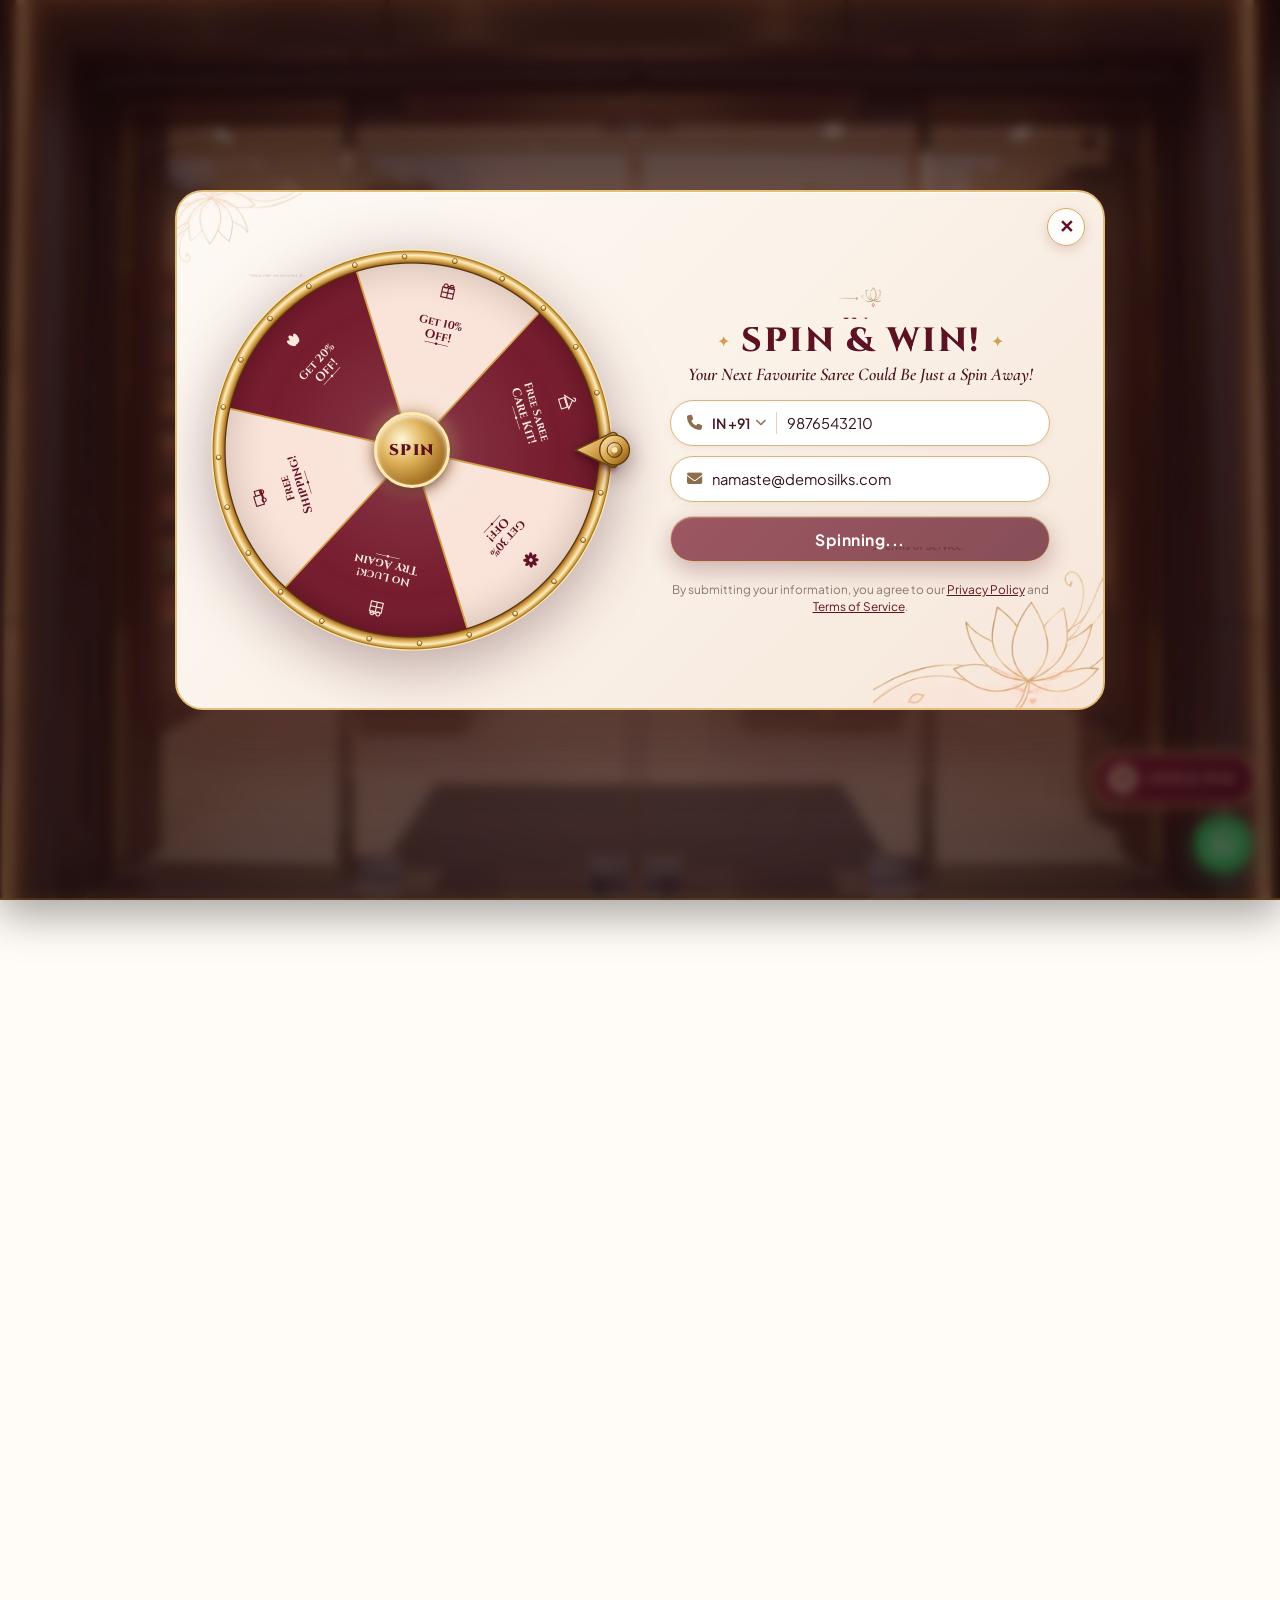
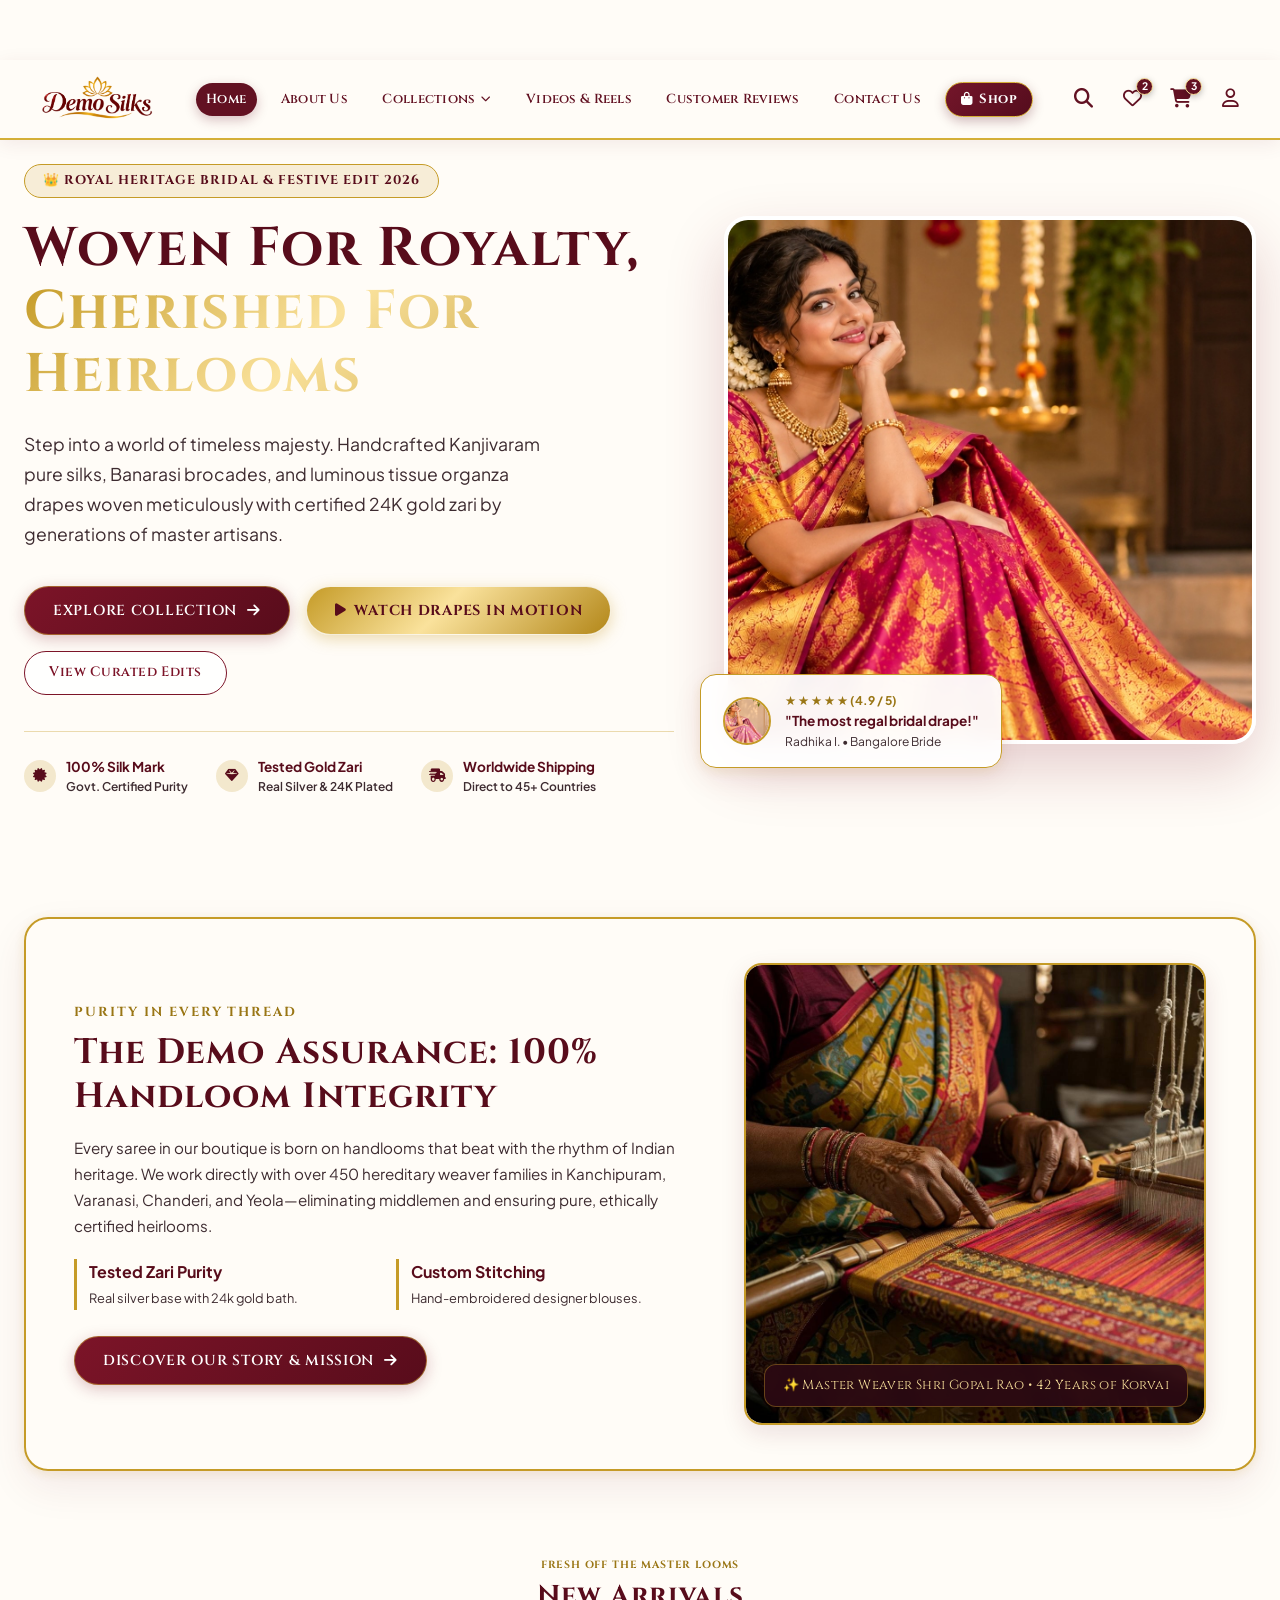
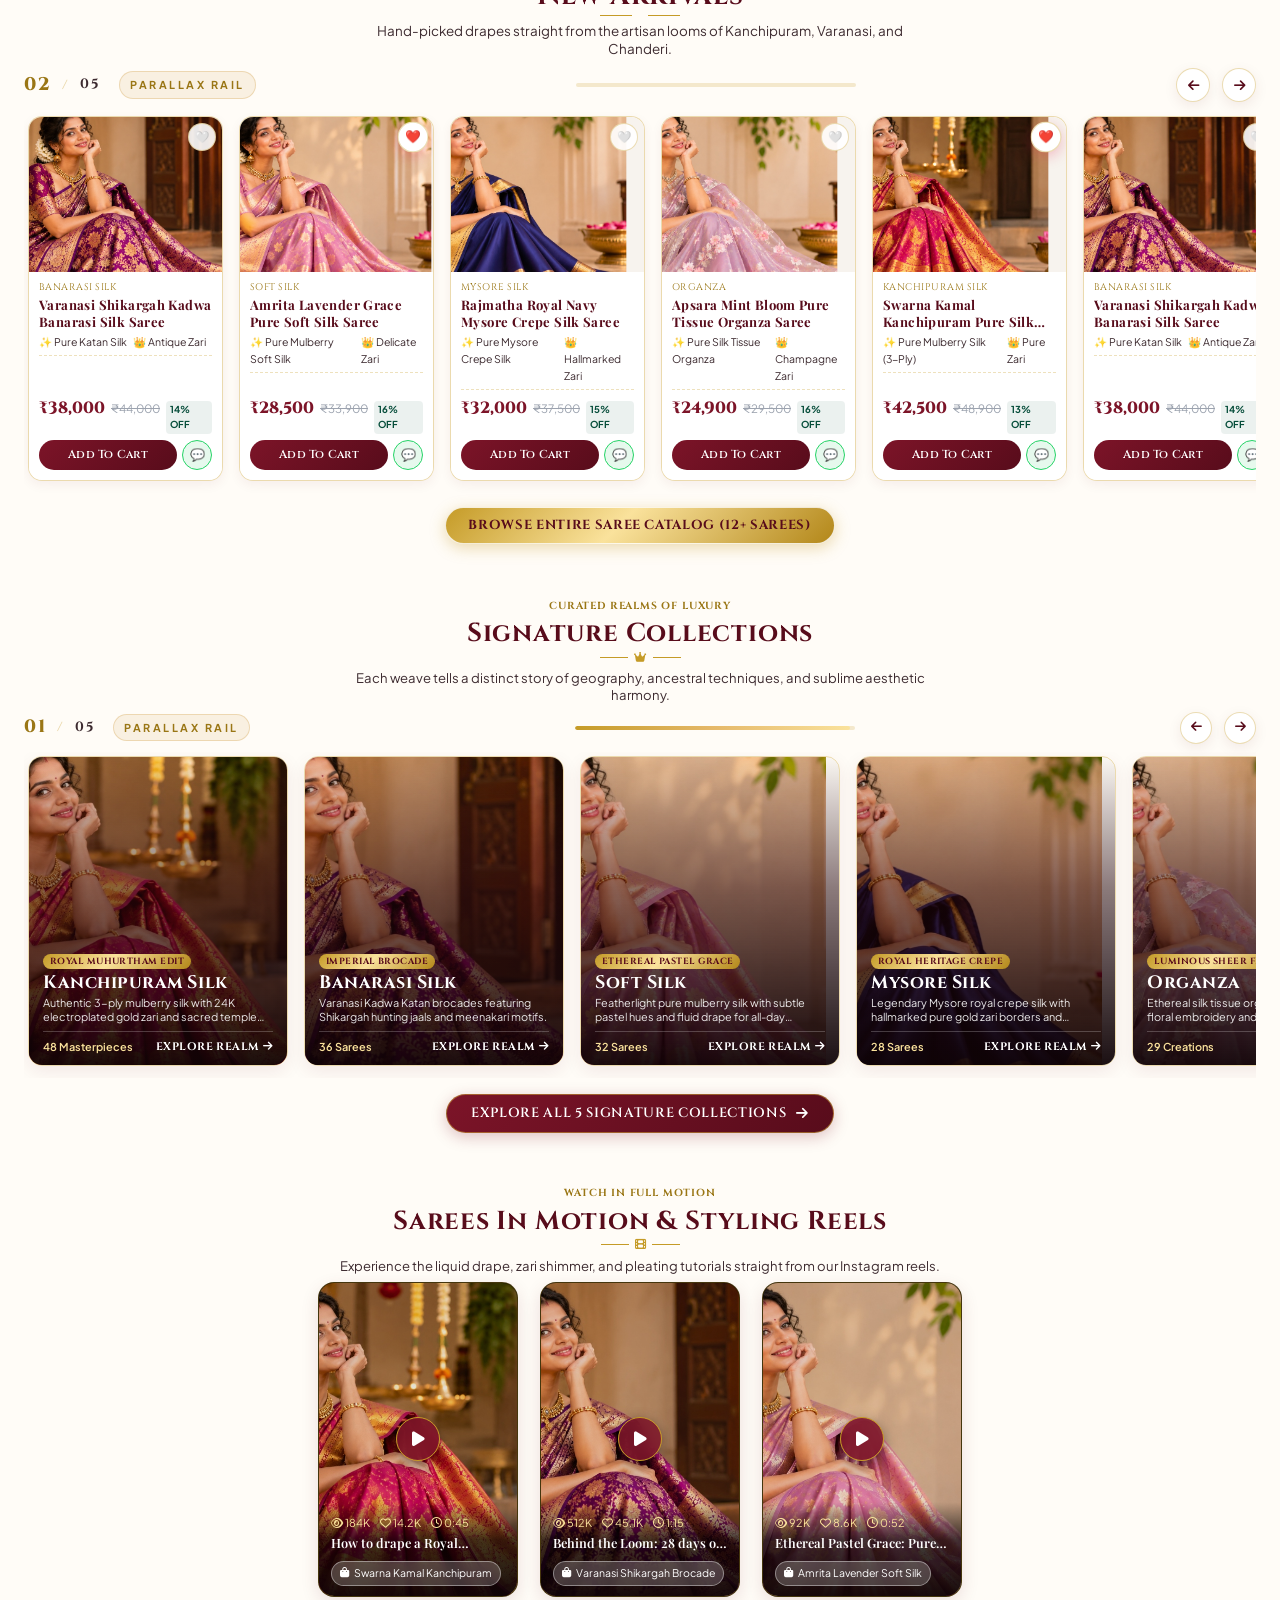
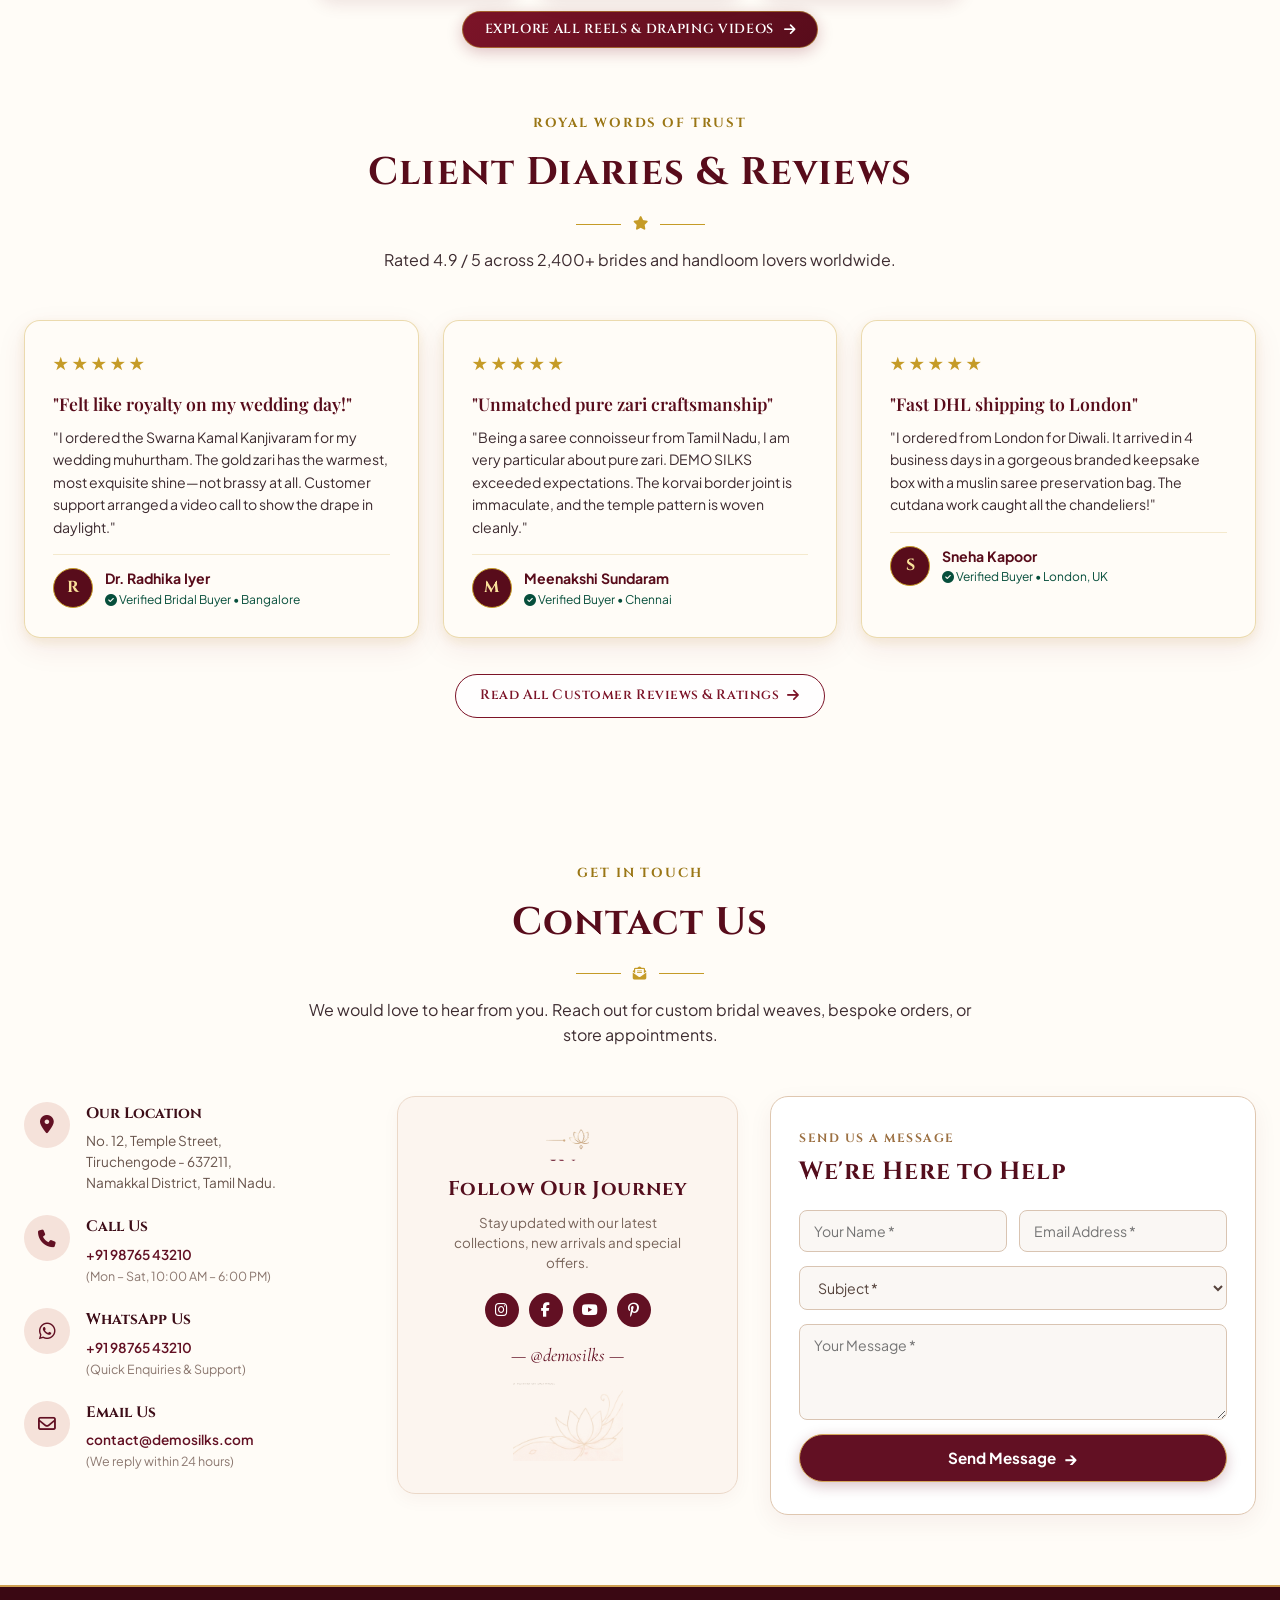
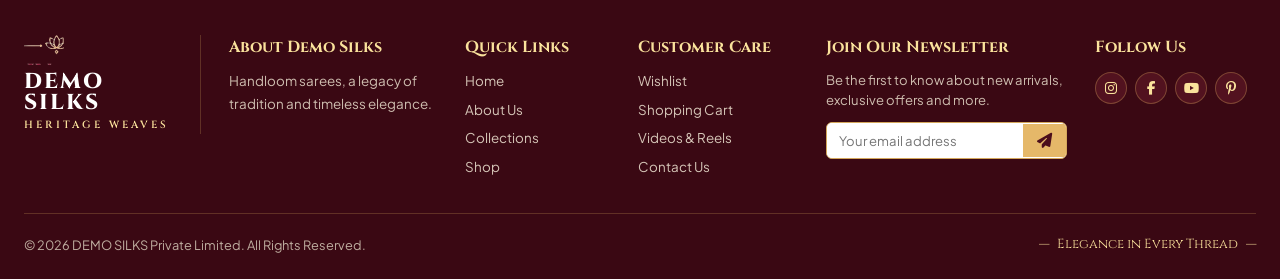
==== index.html @ 77903ec1 "Optimize Sarees In Motion section for single-viewport fit with compact reel cards" ====
<!DOCTYPE html>
<html lang="en">
<head>
  <meta charset="UTF-8">
  <meta name="viewport" content="width=device-width, initial-scale=1.0">
  <title>DEMO SILKS | Luxury Handloom Sarees, Kanjivaram & Banarasi Silk</title>
  <link rel="stylesheet" href="assets/css/style.css">
  <link rel="stylesheet" href="assets/css/spin-wheel.css">
  <!-- Preload Showroom Entrance Door Initial Frames for Instant Mobile Scrubbing -->
  <link rel="preload" as="image" href="assets/frames_showroom/frame_000.jpg">
  <link rel="preload" as="image" href="assets/frames_showroom/frame_016.jpg">
  <link rel="preload" as="image" href="assets/frames_showroom/frame_032.jpg">
  <!-- Google Fonts: Cinzel, Cormorant Garamond, Playfair Display & Plus Jakarta Sans -->
  <link rel="preconnect" href="https://fonts.googleapis.com">
  <link rel="preconnect" href="https://fonts.gstatic.com" crossorigin>
  <link href="https://fonts.googleapis.com/css2?family=Cinzel:wght@600;700;800;900&family=Cormorant+Garamond:ital,wght@1,500;1,600;1,700&family=Playfair+Display:ital,wght@0,600;0,700;1,600&family=Plus+Jakarta+Sans:wght@400;500;600;700&display=swap" rel="stylesheet">
  <link rel="stylesheet" href="https://cdnjs.cloudflare.com/ajax/libs/font-awesome/6.4.0/css/all.min.css">
</head>
<body style="background-image: url('assets/images/bg-luxury.jpg'); background-size: cover; background-position: center center; background-repeat: no-repeat; background-attachment: fixed; background-color: #fffcf7;">

  <!-- CINEMATIC SHOWROOM DOOR REVEAL SCROLL EXPERIENCE (PURE VIDEO ALONE - NO WORDS, NO BARS AT TOP) -->
  <section id="showroomScrollContainer" class="showroom-scroll-container">
    <div class="showroom-sticky-frame">
      <canvas id="showroomCanvas" class="showroom-video-bg"></canvas>
      <video id="showroomVideo" src="assets/videos/Silk_sarees_inside_shop_8653ac24_1080p.mp4" muted playsinline preload="none" class="showroom-video-element"></video>
    </div>
  </section>

        <!-- ROYAL LUXURY FULL-WIDTH NAVIGATION BAR (PURE CLEAN DESIGN - NO OVERLAYS) -->
    <!-- ROYAL LUXURY FULL-WIDTH NAVIGATION BAR -->
  <header class="main-header" id="mainHeader">
    <div class="nav-fullwidth-container">
      <!-- 1. Brand Logo -->
      <a href="index.html" class="nav-brand-logo" title="Demo Silks Royal Heritage Weaves">
        <img src="assets/images/navbar-logo-clean.png" alt="Demo Silks" class="nav-logo-img">
      </a>

      <!-- 2. Navigation Menu Items (Single Horizontal Row) -->
      <nav class="nav-menu-wrapper">
        <ul class="nav-menu-royal">
          <li class="nav-item-royal">
            <a href="index.html" class="nav-link-royal active-pill">Home</a>
          </li>
          <li class="nav-item-royal">
            <a href="about.html" class="nav-link-royal">About Us</a>
          </li>
          <li class="nav-item-royal has-dropdown">
            <a href="collections.html" class="nav-link-royal">Collections <i class="fa-solid fa-chevron-down nav-chevron"></i></a>
            <div class="nav-dropdown">
              <a href="collections.html#kanchipuram">Kanchipuram Silk</a>
              <a href="collections.html#banarasi">Banarasi Silk</a>
              <a href="collections.html#softsilk">Soft Silk</a>
              <a href="collections.html#mysoresilk">Mysore Silk</a>
              <a href="collections.html#organza">Organza</a>
              <div class="dropdown-divider"></div>
              <a href="collections.html" class="dropdown-highlight">Explore All Collections →</a>
            </div>
          </li>
          <li class="nav-item-royal">
            <a href="videos.html" class="nav-link-royal">Videos & Reels</a>
          </li>
          <li class="nav-item-royal">
            <a href="reviews.html" class="nav-link-royal">Customer Reviews</a>
          </li>
          <li class="nav-item-royal">
            <a href="contact.html" class="nav-link-royal">Contact Us</a>
          </li>
          <li class="nav-item-royal">
            <a href="shop.html" class="nav-btn-shop" title="Shop All Sarees">
              <i class="fa-solid fa-bag-shopping"></i> Shop
            </a>
          </li>
        </ul>
      </nav>

      <!-- 3. Right Action Icons -->
      <div class="nav-actions-royal">
        <button type="button" class="royal-icon-btn" onclick="openSearchModal()" title="Search Sarees">
          <i class="fa-solid fa-magnifying-glass"></i>
        </button>
        <a href="wishlist.html" class="royal-icon-btn" title="Saved Wishlist">
          <i class="fa-regular fa-heart"></i>
          <span class="badge-pill wish-badge">2</span>
        </a>
        <a href="cart.html" class="royal-icon-btn" title="Shopping Cart">
          <i class="fa-solid fa-cart-shopping"></i>
          <span class="badge-pill cart-badge">3</span>
        </a>
        <a href="contact.html" class="royal-icon-btn" title="Account / Concierge">
          <i class="fa-regular fa-user"></i>
        </a>
        <button type="button" class="mobile-menu-btn" onclick="toggleMobileNav()" aria-label="Toggle Navigation">
          <i class="fa-solid fa-bars"></i>
        </button>
      </div>
    </div>
  </header>

  <!-- Mobile Drawer Menu -->
  <div id="mobileMenu" class="mobile-nav-drawer" style="display:none;">
    <ul class="mobile-nav-list">
      <li><a href="index.html" class="active-mobile-link" onclick="closeMobileNav()">Home</a></li>
      <li><a href="about.html" onclick="closeMobileNav()">About Us</a></li>
      <li><a href="collections.html" onclick="closeMobileNav()">Collections</a></li>
      <li><a href="videos.html" onclick="closeMobileNav()">Videos & Reels</a></li>
      <li><a href="reviews.html" onclick="closeMobileNav()">Customer Reviews</a></li>
      <li><a href="contact.html" onclick="closeMobileNav()">Contact Us</a></li>
      <li style="margin-top:6px;">
        <a href="shop.html" class="nav-btn-shop mobile-shop-btn" onclick="closeMobileNav()">
          <i class="fa-solid fa-bag-shopping"></i> Shop All Sarees →
        </a>
      </li>
    </ul>
  </div>

  <!-- SECTION 1: HERO BANNER -->
  <section class="hero-section" id="heroMain">
    <div class="container hero-grid">
      <div>
        <div class="hero-tag">
          <span>👑 Royal Heritage Bridal & Festive Edit 2026</span>
        </div>
        <h1 class="hero-heading">
          <span class="hero-heading-line">Woven For Royalty,</span>
          <span class="hero-heading-line text-gold-gradient">Cherished For Heirlooms</span>
        </h1>
        <p class="hero-subheading">
          Step into a world of timeless majesty. Handcrafted Kanjivaram pure silks, Banarasi brocades, and luminous tissue organza drapes woven meticulously with certified 24K gold zari by generations of master artisans.
        </p>

        <div class="hero-cta-group">
          <a href="shop.html" class="btn-royal-primary">
            Explore Collection <i class="fa-solid fa-arrow-right"></i>
          </a>
          <a href="videos.html" class="btn-royal-gold">
            <i class="fa-solid fa-play"></i> Watch Drapes In Motion
          </a>
          <a href="collections.html" class="btn-royal-outline">
            View Curated Edits
          </a>
        </div>

        <div class="hero-badges-row">
          <div class="hero-badge-item">
            <div class="hero-badge-icon"><i class="fa-solid fa-certificate"></i></div>
            <div>
              <strong>100% Silk Mark</strong>
              <div style="font-size:0.75rem; color:var(--color-text-muted);">Govt. Certified Purity</div>
            </div>
          </div>
          <div class="hero-badge-item">
            <div class="hero-badge-icon"><i class="fa-solid fa-gem"></i></div>
            <div>
              <strong>Tested Gold Zari</strong>
              <div style="font-size:0.75rem; color:var(--color-text-muted);">Real Silver & 24K Plated</div>
            </div>
          </div>
          <div class="hero-badge-item">
            <div class="hero-badge-icon"><i class="fa-solid fa-truck-fast"></i></div>
            <div>
              <strong>Worldwide Shipping</strong>
              <div style="font-size:0.75rem; color:var(--color-text-muted);">Direct to 45+ Countries</div>
            </div>
          </div>
        </div>
      </div>

      <div class="hero-image-wrapper">
        <div class="hero-main-card">
          <img src="assets/images/collection-kanchipuram.jpg" alt="Royal Crimson Kanjivaram Bridal Saree">
        </div>
        <div class="hero-floating-card">
          <img src="assets/images/collection-softsilk.jpg" alt="Customer Drape" class="hero-floating-avatar">
          <div>
            <div style="font-size:0.75rem; color:var(--color-gold-dark); font-weight:700;">★ ★ ★ ★ ★ (4.9 / 5)</div>
            <div style="font-size:0.85rem; font-weight:700; color:var(--color-maroon-dark);">"The most regal bridal drape!"</div>
            <div style="font-size:0.75rem; color:var(--color-text-muted);">Radhika I. • Bangalore Bride</div>
          </div>
        </div>
      </div>
    </div>
  </section>

  <!-- SECTION 2: BRAND HERITAGE & MISSION (ABOUT US) -->
  <section id="aboutSection" style="padding: 60px 0;">
    <div class="container">
      <div class="royal-card home-about-card">
        <div class="home-about-grid">
          <div class="home-about-content">
            <span class="section-tag">Purity In Every Thread</span>
            <h2>
              The Demo Assurance: 100% Handloom Integrity
            </h2>
            <p style="color:var(--color-text-muted); font-size:0.95rem; line-height:1.7; margin-bottom:20px;">
              Every saree in our boutique is born on handlooms that beat with the rhythm of Indian heritage. We work directly with over 450 hereditary weaver families in Kanchipuram, Varanasi, Chanderi, and Yeola—eliminating middlemen and ensuring pure, ethically certified heirlooms.
            </p>
            <div class="home-about-features">
              <div style="border-left:3px solid var(--color-gold); padding-left:12px;">
                <strong style="color:var(--color-maroon-dark); display:block;">Tested Zari Purity</strong>
                <span style="font-size:0.8rem; color:var(--color-text-muted);">Real silver base with 24k gold bath.</span>
              </div>
              <div style="border-left:3px solid var(--color-gold); padding-left:12px;">
                <strong style="color:var(--color-maroon-dark); display:block;">Custom Stitching</strong>
                <span style="font-size:0.8rem; color:var(--color-text-muted);">Hand-embroidered designer blouses.</span>
              </div>
            </div>
            <a href="about.html" class="btn-royal-primary">
              Discover Our Story & Mission <i class="fa-solid fa-arrow-right"></i>
            </a>
          </div>

          <div class="home-about-media">
            <img src="assets/images/about-hero-pitloom.jpg" alt="Master Weaver at Work">
            <div class="home-about-badge">
              ✨ Master Weaver Shri Gopal Rao • 42 Years of Korvai
            </div>
          </div>
        </div>
      </div>
    </div>
  </section>

  <!-- SECTION 3: CURATED SHOP (NEW ARRIVALS & HEIRLOOMS) -->
  <section id="shopSection" style="padding: 18px 0 22px 0;">
    <div class="container">
      <div class="section-header">
        <span class="section-tag">Fresh Off The Master Looms</span>
        <h2 class="section-title">New Arrivals</h2>
        <div class="section-divider">
          <span></span><i class="fa-solid fa-sparkles"></i><span></span>
        </div>
        <p class="section-desc">Hand-picked drapes straight from the artisan looms of Kanchipuram, Varanasi, and Chanderi.</p>
      </div>

      <!-- Divan Raj Parallax Slider for New Arrivals -->
      <div class="divan-slider-wrapper" id="newArrivalsSlider">
        <div class="divan-slider-controls">
          <div class="divan-slider-counter">
            <span class="active-num" id="arrivalsActiveNum">01</span>
            <span class="sep">/</span>
            <span class="total-num" id="arrivalsTotalNum">12</span>
            <span class="divan-mode-label">PARALLAX RAIL</span>
          </div>
          <div class="divan-progress-rail">
            <div class="divan-progress-fill" id="arrivalsProgressFill"></div>
          </div>
          <div class="divan-slider-nav-btns">
            <button class="divan-nav-btn prev" id="arrivalsPrevBtn" title="Previous"><i class="fa-solid fa-arrow-left"></i></button>
            <button class="divan-nav-btn next" id="arrivalsNextBtn" title="Next"><i class="fa-solid fa-arrow-right"></i></button>
          </div>
        </div>

        <div class="divan-slider-viewport" id="arrivalsViewport">
          <div id="newArrivalsGrid" class="divan-slider-track">
            <!-- Rendered by JS -->
          </div>
        </div>
      </div>

      <div style="text-align: center; margin-top: 10px;">
        <a href="shop.html" class="btn-royal-gold" style="padding: 7px 22px; font-size: 0.82rem;">
          Browse Entire Saree Catalog (12+ Sarees)
        </a>
      </div>
    </div>
  </section>

  <!-- SECTION 4: SIGNATURE COLLECTIONS -->
  <section id="collectionsSection">
    <div class="container">
      <div class="section-header">
        <span class="section-tag">Curated Realms of Luxury</span>
        <h2 class="section-title">Signature Collections</h2>
        <div class="section-divider">
          <span></span><i class="fa-solid fa-crown"></i><span></span>
        </div>
        <p class="section-desc">Each weave tells a distinct story of geography, ancestral techniques, and sublime aesthetic harmony.</p>
      </div>

      <!-- Divan Raj Parallax Slider for Signature Collections -->
      <div class="divan-slider-wrapper" id="collectionsSlider">
        <div class="divan-slider-controls">
          <div class="divan-slider-counter">
            <span class="active-num" id="colActiveNum">01</span>
            <span class="sep">/</span>
            <span class="total-num" id="colTotalNum">05</span>
            <span class="divan-mode-label">PARALLAX RAIL</span>
          </div>
          <div class="divan-progress-rail">
            <div class="divan-progress-fill" id="colProgressFill"></div>
          </div>
          <div class="divan-slider-nav-btns">
            <button class="divan-nav-btn prev" id="colPrevBtn" title="Previous"><i class="fa-solid fa-arrow-left"></i></button>
            <button class="divan-nav-btn next" id="colNextBtn" title="Next"><i class="fa-solid fa-arrow-right"></i></button>
          </div>
        </div>

        <div class="divan-slider-viewport" id="colViewport">
          <div class="collections-grid divan-slider-track">
            <!-- Collection 1: Kanchipuram Silk -->
            <div class="collection-card" onclick="window.location.href='shop.html?category=kanjivaram'">
              <img src="assets/images/collection-kanchipuram.jpg" alt="Kanchipuram Silk" class="collection-bg">
              <div class="collection-overlay">
                <span class="collection-tag">Royal Muhurtham Edit</span>
                <h3 class="collection-title">Kanchipuram Silk</h3>
                <p class="collection-tagline">Authentic 3-ply mulberry silk with 24K electroplated gold zari and sacred temple spires.</p>
                <div class="collection-link-row">
                  <span class="collection-count">48 Masterpieces</span>
                  <span class="collection-explore">Explore Realm <i class="fa-solid fa-arrow-right"></i></span>
                </div>
              </div>
            </div>

            <!-- Collection 2: Banarasi Silk -->
            <div class="collection-card" onclick="window.location.href='shop.html?category=banarasi'">
              <img src="assets/images/collection-banarasi.jpg" alt="Banarasi Silk" class="collection-bg">
              <div class="collection-overlay">
                <span class="collection-tag">Imperial Brocade</span>
                <h3 class="collection-title">Banarasi Silk</h3>
                <p class="collection-tagline">Varanasi Kadwa Katan brocades featuring Shikargah hunting jaals and meenakari motifs.</p>
                <div class="collection-link-row">
                  <span class="collection-count">36 Sarees</span>
                  <span class="collection-explore">Explore Realm <i class="fa-solid fa-arrow-right"></i></span>
                </div>
              </div>
            </div>

            <!-- Collection 3: Soft Silk -->
            <div class="collection-card" onclick="window.location.href='shop.html?category=softsilk'">
              <img src="assets/images/collection-softsilk.jpg" alt="Soft Silk" class="collection-bg">
              <div class="collection-overlay">
                <span class="collection-tag">Ethereal Pastel Grace</span>
                <h3 class="collection-title">Soft Silk</h3>
                <p class="collection-tagline">Featherlight pure mulberry silk with subtle pastel hues and fluid drape for all-day comfort.</p>
                <div class="collection-link-row">
                  <span class="collection-count">32 Sarees</span>
                  <span class="collection-explore">Explore Realm <i class="fa-solid fa-arrow-right"></i></span>
                </div>
              </div>
            </div>

            <!-- Collection 4: Mysore Silk -->
            <div class="collection-card" onclick="window.location.href='shop.html?category=mysoresilk'">
              <img src="assets/images/collection-mysoresilk.jpg" alt="Mysore Silk" class="collection-bg">
              <div class="collection-overlay">
                <span class="collection-tag">Royal Heritage Crepe</span>
                <h3 class="collection-title">Mysore Silk</h3>
                <p class="collection-tagline">Legendary Mysore royal crepe silk with hallmarked pure gold zari borders and lustrous sheen.</p>
                <div class="collection-link-row">
                  <span class="collection-count">28 Sarees</span>
                  <span class="collection-explore">Explore Realm <i class="fa-solid fa-arrow-right"></i></span>
                </div>
              </div>
            </div>

            <!-- Collection 5: Organza -->
            <div class="collection-card" onclick="window.location.href='shop.html?category=organza'">
              <img src="assets/images/collection-organza.jpg" alt="Organza" class="collection-bg">
              <div class="collection-overlay">
                <span class="collection-tag">Luminous Sheer Flora</span>
                <h3 class="collection-title">Organza</h3>
                <p class="collection-tagline">Ethereal silk tissue organza with delicate floral embroidery and modern scalloped borders.</p>
                <div class="collection-link-row">
                  <span class="collection-count">29 Creations</span>
                  <span class="collection-explore">Explore Realm <i class="fa-solid fa-arrow-right"></i></span>
                </div>
              </div>
            </div>
          </div>
        </div>
      </div>

      <div style="text-align: center; margin-top: 16px;">
        <a href="collections.html" class="btn-royal-primary" style="padding: 8px 24px; font-size: 0.84rem;">
          Explore All 5 Signature Collections <i class="fa-solid fa-arrow-right"></i>
        </a>
      </div>
    </div>
  </section>

  <!-- SECTION 5: SAREES IN MOTION & STYLING REELS -->
  <section id="videosSection">
    <div class="container">
      <div class="section-header">
        <span class="section-tag">Watch In Full Motion</span>
        <h2 class="section-title">Sarees In Motion & Styling Reels</h2>
        <div class="section-divider">
          <span></span><i class="fa-solid fa-film"></i><span></span>
        </div>
        <p class="section-desc">Experience the liquid drape, zari shimmer, and pleating tutorials straight from our Instagram reels.</p>
      </div>

      <div class="reels-grid" id="homeReelsGrid">
        <!-- Rendered by JS -->
      </div>

      <div style="text-align: center; margin-top: 14px;">
        <a href="videos.html" class="btn-royal-primary" style="padding: 7px 22px; font-size: 0.82rem;">
          Explore All Reels & Draping Videos <i class="fa-solid fa-arrow-right"></i>
        </a>
      </div>
    </div>
  </section>

  <!-- SECTION 6: CLIENT DIARIES & REVIEWS -->
  <section id="reviewsSection" style="padding: 40px 0 80px 0;">
    <div class="container">
      <div class="section-header">
        <span class="section-tag">Royal Words of Trust</span>
        <h2 class="section-title">Client Diaries & Reviews</h2>
        <div class="section-divider">
          <span></span><i class="fa-solid fa-star"></i><span></span>
        </div>
        <p class="section-desc">Rated 4.9 / 5 across 2,400+ brides and handloom lovers worldwide.</p>
      </div>

      <div class="home-reviews-grid">
        <div class="royal-card" style="padding:28px;">
          <div style="color:var(--color-gold); font-size:1.1rem; margin-bottom:12px;">★ ★ ★ ★ ★</div>
          <h4 style="font-size:1.1rem; margin-bottom:8px;">"Felt like royalty on my wedding day!"</h4>
          <p style="color:var(--color-text-muted); font-size:0.88rem; line-height:1.6; margin-bottom:16px;">
            "I ordered the Swarna Kamal Kanjivaram for my wedding muhurtham. The gold zari has the warmest, most exquisite shine—not brassy at all. Customer support arranged a video call to show the drape in daylight."
          </p>
          <div style="display:flex; align-items:center; gap:12px; border-top:1px solid rgba(197, 155, 39, 0.2); padding-top:12px;">
            <div style="width:40px; height:40px; border-radius:50%; background:var(--color-maroon-dark); color:#fae29c; display:flex; align-items:center; justify-content:center; font-weight:700; font-family:var(--font-royal); border:1.5px solid var(--color-gold);">R</div>
            <div>
              <div style="font-weight:700; font-size:0.88rem; color:var(--color-maroon-dark);">Dr. Radhika Iyer</div>
              <div style="font-size:0.75rem; color:var(--color-emerald);"><i class="fa-solid fa-circle-check"></i> Verified Bridal Buyer • Bangalore</div>
            </div>
          </div>
        </div>

        <div class="royal-card" style="padding:28px;">
          <div style="color:var(--color-gold); font-size:1.1rem; margin-bottom:12px;">★ ★ ★ ★ ★</div>
          <h4 style="font-size:1.1rem; margin-bottom:8px;">"Unmatched pure zari craftsmanship"</h4>
          <p style="color:var(--color-text-muted); font-size:0.88rem; line-height:1.6; margin-bottom:16px;">
            "Being a saree connoisseur from Tamil Nadu, I am very particular about pure zari. DEMO SILKS exceeded expectations. The korvai border joint is immaculate, and the temple pattern is woven cleanly."
          </p>
          <div style="display:flex; align-items:center; gap:12px; border-top:1px solid rgba(197, 155, 39, 0.2); padding-top:12px;">
            <div style="width:40px; height:40px; border-radius:50%; background:var(--color-maroon-dark); color:#fae29c; display:flex; align-items:center; justify-content:center; font-weight:700; font-family:var(--font-royal); border:1.5px solid var(--color-gold);">M</div>
            <div>
              <div style="font-weight:700; font-size:0.88rem; color:var(--color-maroon-dark);">Meenakshi Sundaram</div>
              <div style="font-size:0.75rem; color:var(--color-emerald);"><i class="fa-solid fa-circle-check"></i> Verified Buyer • Chennai</div>
            </div>
          </div>
        </div>

        <div class="royal-card" style="padding:28px;">
          <div style="color:var(--color-gold); font-size:1.1rem; margin-bottom:12px;">★ ★ ★ ★ ★</div>
          <h4 style="font-size:1.1rem; margin-bottom:8px;">"Fast DHL shipping to London"</h4>
          <p style="color:var(--color-text-muted); font-size:0.88rem; line-height:1.6; margin-bottom:16px;">
            "I ordered from London for Diwali. It arrived in 4 business days in a gorgeous branded keepsake box with a muslin saree preservation bag. The cutdana work caught all the chandeliers!"
          </p>
          <div style="display:flex; align-items:center; gap:12px; border-top:1px solid rgba(197, 155, 39, 0.2); padding-top:12px;">
            <div style="width:40px; height:40px; border-radius:50%; background:var(--color-maroon-dark); color:#fae29c; display:flex; align-items:center; justify-content:center; font-weight:700; font-family:var(--font-royal); border:1.5px solid var(--color-gold);">S</div>
            <div>
              <div style="font-weight:700; font-size:0.88rem; color:var(--color-maroon-dark);">Sneha Kapoor</div>
              <div style="font-size:0.75rem; color:var(--color-emerald);"><i class="fa-solid fa-circle-check"></i> Verified Buyer • London, UK</div>
            </div>
          </div>
        </div>
      </div>

      <div style="text-align:center; margin-top:36px;">
        <a href="reviews.html" class="btn-royal-outline">
          Read All Customer Reviews & Ratings <i class="fa-solid fa-arrow-right"></i>
        </a>
      </div>
    </div>
  </section>

  <!-- LAST SECTION: CONTACT US -->
  <section id="contactSection" class="vnila-contact-section" style="padding: 60px 0 70px 0; background: #fffcf7;">
    <div class="container">
      <div class="section-header">
        <span class="section-tag">Get In Touch</span>
        <h2 class="section-title">Contact Us</h2>
        <div class="section-divider">
          <span></span><i class="fa-solid fa-envelope-open-text"></i><span></span>
        </div>
        <p class="section-desc">
          We would love to hear from you. Reach out for custom bridal weaves, bespoke orders, or store appointments.
        </p>
      </div>

      <!-- 3-Column Grid matching reference image -->
      <div class="vnila-contact-grid">
        <!-- Col 1: 4 Contact Info Items -->
        <div style="display:flex; flex-direction:column; gap:22px; padding-top:6px;">
          <!-- Item 1: Our Location -->
          <div style="display:flex; gap:16px; align-items:flex-start;">
            <div style="width:46px; height:46px; border-radius:50%; background:#f5e2da; display:flex; align-items:center; justify-content:center; color:#621023; font-size:1.15rem; flex-shrink:0;">
              <i class="fa-solid fa-location-dot"></i>
            </div>
            <div>
              <h4 style="font-family:'Cinzel', serif; font-size:0.95rem; font-weight:700; color:#3d0d18; margin:0 0 4px;">Our Location</h4>
              <p style="font-size:0.85rem; color:#68544c; line-height:1.55; margin:0;">
                No. 12, Temple Street,<br>
                Tiruchengode - 637211,<br>
                Namakkal District, Tamil Nadu.
              </p>
            </div>
          </div>

          <!-- Item 2: Call Us -->
          <div style="display:flex; gap:16px; align-items:flex-start;">
            <div style="width:46px; height:46px; border-radius:50%; background:#f5e2da; display:flex; align-items:center; justify-content:center; color:#621023; font-size:1.1rem; flex-shrink:0;">
              <i class="fa-solid fa-phone"></i>
            </div>
            <div>
              <h4 style="font-family:'Cinzel', serif; font-size:0.95rem; font-weight:700; color:#3d0d18; margin:0 0 4px;">Call Us</h4>
              <p style="font-size:0.85rem; color:#68544c; line-height:1.55; margin:0;">
                <a href="tel:+919876543210" style="color:#621023; font-weight:600; text-decoration:none;">+91 98765 43210</a><br>
                <span style="font-size:0.78rem; color:#8c7870;">(Mon – Sat, 10:00 AM – 6:00 PM)</span>
              </p>
            </div>
          </div>

          <!-- Item 3: WhatsApp Us -->
          <div style="display:flex; gap:16px; align-items:flex-start;">
            <div style="width:46px; height:46px; border-radius:50%; background:#f5e2da; display:flex; align-items:center; justify-content:center; color:#621023; font-size:1.2rem; flex-shrink:0;">
              <i class="fa-brands fa-whatsapp"></i>
            </div>
            <div>
              <h4 style="font-family:'Cinzel', serif; font-size:0.95rem; font-weight:700; color:#3d0d18; margin:0 0 4px;">WhatsApp Us</h4>
              <p style="font-size:0.85rem; color:#68544c; line-height:1.55; margin:0;">
                <a href="javascript:void(0)" onclick="DemoStore.openWhatsApp()" style="color:#621023; font-weight:600; text-decoration:none;">+91 98765 43210</a><br>
                <span style="font-size:0.78rem; color:#8c7870;">(Quick Enquiries & Support)</span>
              </p>
            </div>
          </div>

          <!-- Item 4: Email Us -->
          <div style="display:flex; gap:16px; align-items:flex-start;">
            <div style="width:46px; height:46px; border-radius:50%; background:#f5e2da; display:flex; align-items:center; justify-content:center; color:#621023; font-size:1.1rem; flex-shrink:0;">
              <i class="fa-regular fa-envelope"></i>
            </div>
            <div>
              <h4 style="font-family:'Cinzel', serif; font-size:0.95rem; font-weight:700; color:#3d0d18; margin:0 0 4px;">Email Us</h4>
              <p style="font-size:0.85rem; color:#68544c; line-height:1.55; margin:0;">
                <a href="mailto:contact@demosilks.com" style="color:#621023; font-weight:600; text-decoration:none;">contact@demosilks.com</a><br>
                <span style="font-size:0.78rem; color:#8c7870;">(We reply within 24 hours)</span>
              </p>
            </div>
          </div>
        </div>

        <!-- Col 2: Follow Our Journey Card -->
        <div style="background:#fcf5ef; border:1px solid #ebd8c8; border-radius:18px; padding:32px 22px; text-align:center; display:flex; flex-direction:column; align-items:center; justify-content:center; box-shadow:0 6px 18px rgba(99, 17, 36, 0.04); position:relative; overflow:hidden;">
          <img src="assets/images/spin-win-top-lotus-clean.png" alt="Lotus Motif" style="height:32px; margin-bottom:12px; opacity:0.85;">
          
          <h3 style="font-family:'Cinzel', serif; font-size:1.25rem; font-weight:700; color:#540e1d; margin:0 0 8px;">Follow Our Journey</h3>
          <p style="font-family:'Plus Jakarta Sans', sans-serif; font-size:0.84rem; color:#78645a; line-height:1.5; margin:0 0 20px; max-width:230px;">
            Stay updated with our latest collections, new arrivals and special offers.
          </p>

          <!-- Social Buttons in Burgundy Circles -->
          <div style="display:flex; justify-content:center; gap:10px; margin-bottom:14px;">
            <a href="https://instagram.com" target="_blank" style="width:34px; height:34px; border-radius:50%; background:#621023; color:#fff; display:flex; align-items:center; justify-content:center; font-size:0.9rem; text-decoration:none; transition:all 0.2s;" onmouseover="this.style.background='#d4a75b'" onmouseout="this.style.background='#621023'"><i class="fa-brands fa-instagram"></i></a>
            <a href="https://facebook.com" target="_blank" style="width:34px; height:34px; border-radius:50%; background:#621023; color:#fff; display:flex; align-items:center; justify-content:center; font-size:0.9rem; text-decoration:none; transition:all 0.2s;" onmouseover="this.style.background='#d4a75b'" onmouseout="this.style.background='#621023'"><i class="fa-brands fa-facebook-f"></i></a>
            <a href="https://youtube.com" target="_blank" style="width:34px; height:34px; border-radius:50%; background:#621023; color:#fff; display:flex; align-items:center; justify-content:center; font-size:0.9rem; text-decoration:none; transition:all 0.2s;" onmouseover="this.style.background='#d4a75b'" onmouseout="this.style.background='#621023'"><i class="fa-brands fa-youtube"></i></a>
            <a href="https://pinterest.com" target="_blank" style="width:34px; height:34px; border-radius:50%; background:#621023; color:#fff; display:flex; align-items:center; justify-content:center; font-size:0.9rem; text-decoration:none; transition:all 0.2s;" onmouseover="this.style.background='#d4a75b'" onmouseout="this.style.background='#621023'"><i class="fa-brands fa-pinterest-p"></i></a>
          </div>

          <div style="font-family:'Cormorant Garamond', Georgia, serif; font-style:italic; font-size:1.15rem; color:#621023; margin-bottom:10px;">
            — @demosilks —
          </div>

          <img src="assets/images/spin-win-lotus-br.png" alt="Lotus Flourish" style="width:110px; opacity:0.35; margin-top:2px;">
        </div>

        <!-- Col 3: We're Here to Help Form Card -->
        <div class="vnila-contact-form-col" style="background:#ffffff; border:1px solid #dfc7b0; border-radius:18px; padding:32px 28px; box-shadow:0 8px 24px rgba(99, 17, 36, 0.06);">
          <div style="font-family:'Cinzel', serif; font-size:0.75rem; font-weight:700; letter-spacing:1.5px; color:#9c7042; text-transform:uppercase; margin-bottom:4px;">
            SEND US A MESSAGE
          </div>
          <h3 style="font-family:'Cinzel', serif; font-size:1.55rem; font-weight:700; color:#540e1d; margin:0 0 18px;">
            We're Here to Help
          </h3>

          <form onsubmit="event.preventDefault(); DemoStore.showToast('✨ Thank you! Your message has been sent to our concierge team.'); this.reset();" style="display:flex; flex-direction:column; gap:14px;">
            <div class="vnila-contact-inputs-row">
              <input type="text" placeholder="Your Name *" required style="padding:11px 14px; border:1px solid #d9c4b2; border-radius:8px; font-size:0.88rem; outline:none; background:#faf7f4; font-family:'Plus Jakarta Sans', sans-serif;">
              <input type="email" placeholder="Email Address *" required style="padding:11px 14px; border:1px solid #d9c4b2; border-radius:8px; font-size:0.88rem; outline:none; background:#faf7f4; font-family:'Plus Jakarta Sans', sans-serif;">
            </div>

            <select required style="padding:11px 14px; border:1px solid #d9c4b2; border-radius:8px; font-size:0.88rem; outline:none; background:#faf7f4; color:#55433c; font-family:'Plus Jakarta Sans', sans-serif; cursor:pointer;">
              <option value="" disabled selected>Subject *</option>
              <option value="Bridal Saree Consultation">Bridal Saree Consultation</option>
              <option value="Custom Blouse Stitching">Custom Blouse Stitching</option>
              <option value="Live Video Call Enquiry">Live Video Call Enquiry</option>
              <option value="Order Tracking & Shipping">Order Tracking & Shipping</option>
              <option value="General Query">General Query</option>
            </select>

            <textarea rows="4" placeholder="Your Message *" required style="padding:11px 14px; border:1px solid #d9c4b2; border-radius:8px; font-size:0.88rem; outline:none; background:#faf7f4; font-family:'Plus Jakarta Sans', sans-serif; resize:vertical;"></textarea>

            <button type="submit" style="background:#621023; color:#ffffff; border:1px solid #d4a75b; border-radius:50px; padding:12px 28px; font-family:'Plus Jakarta Sans', sans-serif; font-size:0.95rem; font-weight:700; cursor:pointer; display:inline-flex; align-items:center; justify-content:center; gap:8px; width:100%; transition:all 0.25s; box-shadow:0 4px 14px rgba(98, 16, 35, 0.25);" onmouseover="this.style.background='#7b172f'" onmouseout="this.style.background='#621023'">
              <span>Send Message</span>
              <span style="font-size:1.1rem;">→</span>
            </button>
          </form>
        </div>
      </div>
    </div>
  </section>

  <!-- FOOTER (Exact Match to Reference Image) -->
  <footer class="vnila-site-footer" style="background: #3a0813; color: #d6c6b8; padding: 48px 0 24px; border-top: 2px solid #cfa052;">
    <div class="container">
      <div class="vnila-footer-grid">
        
        <!-- Col 1: Brand Logo -->
        <div class="vnila-footer-brand-col" style="padding-right: 18px; border-right: 1px solid rgba(212, 167, 91, 0.25); display: flex; flex-direction: column; align-items: flex-start;">
          <img src="assets/images/spin-win-top-lotus-clean.png" alt="Lotus Logo" style="height: 30px; margin-bottom: 6px; filter: brightness(1.2);">
          <div style="font-family:'Cinzel', serif; font-size:1.35rem; font-weight:800; letter-spacing:2px; color:#ffffff; line-height:1;">DEMO SILKS</div>
          <div style="font-family:'Cinzel', serif; font-size:0.65rem; font-weight:600; letter-spacing:3px; color:#fae29c; margin-top:3px;">HERITAGE WEAVES</div>
        </div>

        <!-- Col 2: Brand Tagline -->
        <div>
          <h4 style="font-family:'Cinzel', serif; font-size:1rem; font-weight:700; color:#fae29c; margin:0 0 10px;">About Demo Silks</h4>
          <p style="font-size:0.84rem; color:#cfbeb0; line-height:1.65; margin:0;">
            Handloom sarees, a legacy of tradition and timeless elegance.
          </p>
        </div>

        <!-- Col 3: Quick Links -->
        <div>
          <h4 style="font-family:'Cinzel', serif; font-size:1rem; font-weight:700; color:#fae29c; margin:0 0 10px;">Quick Links</h4>
          <ul style="list-style:none; padding:0; margin:0; display:flex; flex-direction:column; gap:7px; font-size:0.84rem;">
            <li><a href="index.html" style="color:#d6c6b8; text-decoration:none;" onmouseover="this.style.color='#fae29c'" onmouseout="this.style.color='#d6c6b8'">Home</a></li>
            <li><a href="about.html" style="color:#d6c6b8; text-decoration:none;" onmouseover="this.style.color='#fae29c'" onmouseout="this.style.color='#d6c6b8'">About Us</a></li>
            <li><a href="collections.html" style="color:#d6c6b8; text-decoration:none;" onmouseover="this.style.color='#fae29c'" onmouseout="this.style.color='#d6c6b8'">Collections</a></li>
            <li><a href="shop.html" style="color:#d6c6b8; text-decoration:none;" onmouseover="this.style.color='#fae29c'" onmouseout="this.style.color='#d6c6b8'">Shop</a></li>
          </ul>
        </div>

        <!-- Col 4: Customer Care -->
        <div>
          <h4 style="font-family:'Cinzel', serif; font-size:1rem; font-weight:700; color:#fae29c; margin:0 0 10px;">Customer Care</h4>
          <ul style="list-style:none; padding:0; margin:0; display:flex; flex-direction:column; gap:7px; font-size:0.84rem;">
            <li><a href="wishlist.html" style="color:#d6c6b8; text-decoration:none;" onmouseover="this.style.color='#fae29c'" onmouseout="this.style.color='#d6c6b8'">Wishlist</a></li>
            <li><a href="cart.html" style="color:#d6c6b8; text-decoration:none;" onmouseover="this.style.color='#fae29c'" onmouseout="this.style.color='#d6c6b8'">Shopping Cart</a></li>
            <li><a href="videos.html" style="color:#d6c6b8; text-decoration:none;" onmouseover="this.style.color='#fae29c'" onmouseout="this.style.color='#d6c6b8'">Videos & Reels</a></li>
            <li><a href="contact.html" style="color:#d6c6b8; text-decoration:none;" onmouseover="this.style.color='#fae29c'" onmouseout="this.style.color='#d6c6b8'">Contact Us</a></li>
          </ul>
        </div>

        <!-- Col 5: Join Our Newsletter -->
        <div>
          <h4 style="font-family:'Cinzel', serif; font-size:1rem; font-weight:700; color:#fae29c; margin:0 0 10px;">Join Our Newsletter</h4>
          <p style="font-size:0.82rem; color:#cfbeb0; line-height:1.5; margin:0 0 12px;">
            Be the first to know about new arrivals, exclusive offers and more.
          </p>
          <form onsubmit="event.preventDefault(); DemoStore.showToast('✨ Thank you for subscribing to DEMO SILKS!'); this.reset();" style="display:flex; align-items:center; background:#ffffff; border-radius:6px; overflow:hidden; border:1px solid #d4a75b;">
            <input type="email" placeholder="Your email address" required style="flex:1; border:none; outline:none; padding:9px 12px; font-size:0.82rem; font-family:'Plus Jakarta Sans', sans-serif; color:#333;">
            <button type="submit" style="background:#e5b869; border:none; color:#4a0e1c; padding:9px 14px; font-size:0.95rem; cursor:pointer; display:flex; align-items:center; justify-content:center; transition:background 0.2s;" onmouseover="this.style.background='#f3c97e'" onmouseout="this.style.background='#e5b869'">
              <i class="fa-solid fa-paper-plane"></i>
            </button>
          </form>
        </div>

        <!-- Col 6: Follow Us -->
        <div>
          <h4 style="font-family:'Cinzel', serif; font-size:1rem; font-weight:700; color:#fae29c; margin:0 0 12px;">Follow Us</h4>
          <div style="display:flex; gap:8px;">
            <a href="https://instagram.com" target="_blank" style="width:32px; height:32px; border-radius:50%; background:#52121f; border:1px solid rgba(212, 167, 91, 0.35); color:#fae29c; display:flex; align-items:center; justify-content:center; font-size:0.85rem; text-decoration:none; transition:all 0.2s;" onmouseover="this.style.background='#e5b869'; this.style.color='#4a0e1c';" onmouseout="this.style.background='#52121f'; this.style.color='#fae29c';"><i class="fa-brands fa-instagram"></i></a>
            <a href="https://facebook.com" target="_blank" style="width:32px; height:32px; border-radius:50%; background:#52121f; border:1px solid rgba(212, 167, 91, 0.35); color:#fae29c; display:flex; align-items:center; justify-content:center; font-size:0.85rem; text-decoration:none; transition:all 0.2s;" onmouseover="this.style.background='#e5b869'; this.style.color='#4a0e1c';" onmouseout="this.style.background='#52121f'; this.style.color='#fae29c';"><i class="fa-brands fa-facebook-f"></i></a>
            <a href="https://youtube.com" target="_blank" style="width:32px; height:32px; border-radius:50%; background:#52121f; border:1px solid rgba(212, 167, 91, 0.35); color:#fae29c; display:flex; align-items:center; justify-content:center; font-size:0.85rem; text-decoration:none; transition:all 0.2s;" onmouseover="this.style.background='#e5b869'; this.style.color='#4a0e1c';" onmouseout="this.style.background='#52121f'; this.style.color='#fae29c';"><i class="fa-brands fa-youtube"></i></a>
            <a href="https://pinterest.com" target="_blank" style="width:32px; height:32px; border-radius:50%; background:#52121f; border:1px solid rgba(212, 167, 91, 0.35); color:#fae29c; display:flex; align-items:center; justify-content:center; font-size:0.85rem; text-decoration:none; transition:all 0.2s;" onmouseover="this.style.background='#e5b869'; this.style.color='#4a0e1c';" onmouseout="this.style.background='#52121f'; this.style.color='#fae29c';"><i class="fa-brands fa-pinterest-p"></i></a>
          </div>
        </div>

      </div>

      <!-- Bottom Bar -->
      <div style="display:flex; justify-content:space-between; align-items:center; padding-top:20px; font-size:0.8rem; color:#bfaea0; flex-wrap:wrap; gap:12px;">
        <div>© 2026 DEMO SILKS Private Limited. All Rights Reserved.</div>
        <div style="display:flex; align-items:center; gap:8px; color:#fae29c; font-family:'Cinzel', serif; font-size:0.82rem;">
          <span>—</span>
          <span>Elegance in Every Thread</span>
          <span>—</span>
        </div>
      </div>
    </div>
  </footer>

  <script src="assets/js/products-data.js"></script>
  <script src="assets/js/main.js"></script>
  <script src="assets/js/spin-wheel.js"></script>
  <script src="assets/js/divan-parallax-slider.js"></script>
  <script>
    document.addEventListener('DOMContentLoaded', () => {
      renderGlobalComponents('home');

      // Populate New Arrivals (All authentic signature sarees)
      const newArrivalsGrid = document.getElementById('newArrivalsGrid');
      if (newArrivalsGrid) newArrivalsGrid.innerHTML = SAREE_PRODUCTS.map(p => createSareeCardHTML(p)).join('');

      // Initialize Divan Raj Parallel/Parallax Card Sliders
      if (window.initDivanParallaxSliders) {
        window.initDivanParallaxSliders();
      }

      // Populate Home Reels Preview (First 3 reels)
      const homeReelsGrid = document.getElementById('homeReelsGrid');
      homeReelsGrid.innerHTML = REELS_DATA.slice(0, 3).map(reel => `
        <div class="reel-card" onclick="window.location.href='videos.html'">
          <img src="${reel.videoPoster}" alt="${reel.title}" class="reel-poster">
          <div class="reel-play-btn"><i class="fa-solid fa-play"></i></div>
          <div class="reel-overlay-bottom">
            <div class="reel-stats-bar">
              <span><i class="fa-regular fa-eye"></i> ${reel.views}</span>
              <span><i class="fa-regular fa-heart"></i> ${reel.likes}</span>
              <span><i class="fa-regular fa-clock"></i> ${reel.duration}</span>
            </div>
            <h4 class="reel-title">${reel.title}</h4>
            <div class="reel-product-pill">
              <i class="fa-solid fa-bag-shopping"></i> ${reel.productName}
            </div>
          </div>
        </div>
      `).join('');


      // Cinematic Showroom Video Scroll Reveal (Instant Zero-Timelag Canvas Engine)
      initShowroomVideoScroll();

      // Real-Time Dynamic Navbar ScrollSpy & Smooth Glide
      initScrollSpy();
    });

    // Real-Time Dynamic Navbar ScrollSpy
    function initScrollSpy() {
      const sections = [
        { id: 'heroMain', key: 'heroMain' },
        { id: 'aboutSection', key: 'aboutSection' },
        { id: 'shopSection', key: 'shopSection' },
        { id: 'collectionsSection', key: 'collectionsSection' },
        { id: 'videosSection', key: 'videosSection' },
        { id: 'reviewsSection', key: 'reviewsSection' },
        { id: 'contactSection', key: 'contactSection' }
      ];

      const navLinks = document.querySelectorAll('.nav-menu-royal .nav-link-royal[data-section]');
      if (!navLinks.length) return;

      // Smooth scroll on link click
      navLinks.forEach(link => {
        link.addEventListener('click', function(e) {
          const href = this.getAttribute('href');
          if (href && href.startsWith('#')) {
            e.preventDefault();
            const target = document.getElementById(href.substring(1));
            if (target) {
              target.scrollIntoView({ behavior: 'smooth' });
              setActive(this.getAttribute('data-section'));
            }
          }
        });
      });

      function setActive(sectionKey) {
        navLinks.forEach(link => {
          if (link.getAttribute('data-section') === sectionKey) {
            link.classList.add('active-pill');
          } else {
            link.classList.remove('active-pill');
          }
        });
      }

      function onScrollSpy() {
        const scrollPos = window.scrollY + 140;
        const windowHeight = window.innerHeight;
        const docHeight = document.documentElement.scrollHeight;

        // Near bottom of page -> activate Contact Us
        if (window.scrollY + windowHeight >= docHeight - 120) {
          setActive('contactSection');
          return;
        }

        let currentKey = 'heroMain';
        for (let i = 0; i < sections.length; i++) {
          const el = document.getElementById(sections[i].id);
          if (el) {
            const top = el.offsetTop;
            if (scrollPos >= top) {
              currentKey = sections[i].key;
            }
          }
        }
        setActive(currentKey);
      }

      window.addEventListener('scroll', onScrollSpy, { passive: true });
      onScrollSpy();
    }

    function initShowroomVideoScroll() {
      const scrollContainer = document.getElementById('showroomScrollContainer');
      const canvas = document.getElementById('showroomCanvas');
      if (!scrollContainer || !canvas) return;

      const ctx = canvas.getContext('2d');
      const totalFrames = 119;
      const frames = new Array(totalFrames);
      const loadingFrames = new Set();
      let currentTargetFrame = 0;
      let currentDrawnFrame = -1;
      let isFirstFrameDrawn = false;
      let rafId = null;

      function getFrameSrc(idx) {
        return `assets/frames_showroom/frame_${String(idx).padStart(3, '0')}.jpg`;
      }

      function resizeCanvas() {
        const dpr = Math.min(window.devicePixelRatio || 1, 2);
        let targetW, targetH;
        if (window.innerWidth <= 768) {
          // Mobile: Always use full viewport dimensions directly with zero gaps or cutoffs
          const vpW = window.innerWidth || document.documentElement.clientWidth;
          const vpH = window.innerHeight || document.documentElement.clientHeight;
          targetW = Math.round(vpW * dpr);
          targetH = Math.round(vpH * dpr);
        } else {
          // Desktop: exactly keep the original desktop sizing logic
          const parent = canvas.parentElement || scrollContainer;
          targetW = Math.round(parent.clientWidth * dpr);
          targetH = Math.round(parent.clientHeight * dpr);
        }
        if (canvas.width !== targetW || canvas.height !== targetH) {
          canvas.width = targetW;
          canvas.height = targetH;
          if (currentDrawnFrame >= 0 && frames[currentDrawnFrame]) {
            renderFrame(frames[currentDrawnFrame], currentDrawnFrame);
          } else {
            drawFrame(currentTargetFrame);
          }
        }
      }

      function renderFrame(image, actualIdx) {
        if (!image || !image.complete || image.naturalWidth <= 0) return false;

        if (window.innerWidth <= 768) {
          // Mobile: proportional centered cover with zero stretch, distortion, or blank gaps
          const imgRatio = image.naturalWidth / image.naturalHeight;
          const canvasRatio = canvas.width / canvas.height;
          let renderW, renderH, offsetX, offsetY;

          if (canvasRatio > imgRatio) {
            renderW = canvas.width;
            renderH = Math.ceil(canvas.width / imgRatio);
            offsetX = 0;
            offsetY = Math.round((canvas.height - renderH) / 2);
          } else {
            renderH = canvas.height;
            renderW = Math.ceil(canvas.height * imgRatio);
            offsetX = Math.round((canvas.width - renderW) / 2);
            offsetY = 0;
          }

          ctx.imageSmoothingEnabled = true;
          ctx.imageSmoothingQuality = 'high';
          ctx.clearRect(0, 0, canvas.width, canvas.height);
          ctx.drawImage(image, offsetX, offsetY, renderW, renderH);
        } else {
          // Desktop: exactly keep the original desktop draw call
          ctx.drawImage(image, 0, 0, canvas.width, canvas.height);
        }
        currentDrawnFrame = actualIdx;
        return true;
      }

      function findNearestLoadedFrame(targetIdx) {
        if (frames[targetIdx] && frames[targetIdx].complete && frames[targetIdx].naturalWidth > 0) {
          return targetIdx;
        }
        for (let dist = 1; dist < totalFrames; dist++) {
          const prev = targetIdx - dist;
          if (prev >= 0 && frames[prev] && frames[prev].complete && frames[prev].naturalWidth > 0) {
            return prev;
          }
          const next = targetIdx + dist;
          if (next < totalFrames && frames[next] && frames[next].complete && frames[next].naturalWidth > 0) {
            return next;
          }
        }
        return -1;
      }

      function drawFrame(targetIdx) {
        targetIdx = Math.max(0, Math.min(totalFrames - 1, targetIdx));
        const nearestIdx = findNearestLoadedFrame(targetIdx);
        if (nearestIdx >= 0) {
          renderFrame(frames[nearestIdx], nearestIdx);
        }
      }

      function onFrameLoaded(frameNum, img) {
        loadingFrames.delete(frameNum);
        frames[frameNum] = img;

        if (frameNum === 0 && !isFirstFrameDrawn) {
          isFirstFrameDrawn = true;
          resizeCanvas();
          drawFrame(0);
        }

        // If this newly loaded frame brings the canvas closer to currentTargetFrame, redraw immediately!
        const currentDiff = currentDrawnFrame >= 0 ? Math.abs(currentTargetFrame - currentDrawnFrame) : 9999;
        const newDiff = Math.abs(currentTargetFrame - frameNum);
        if (newDiff < currentDiff) {
          drawFrame(currentTargetFrame);
        }
      }

      function loadSingleFrame(frameNum) {
        if (frames[frameNum] || loadingFrames.has(frameNum)) return;
        loadingFrames.add(frameNum);
        const img = new Image();
        img.onload = () => onFrameLoaded(frameNum, img);
        img.onerror = () => loadingFrames.delete(frameNum);
        img.src = getFrameSrc(frameNum);
      }

      // Priority Ladder:
      // Tier 1: Every 4th frame (31 keyframes ~2.8MB) for immediate ultra-responsive scrubbing
      const tier1 = [];
      for (let i = 0; i < totalFrames; i += 4) tier1.push(i);
      if (!tier1.includes(totalFrames - 1)) tier1.push(totalFrames - 1);

      // Tier 2: Every 2nd frame (30 frames)
      const tier2 = [];
      for (let i = 2; i < totalFrames; i += 4) tier2.push(i);

      // Tier 3: All remaining odd frames (58 frames)
      const tier3 = [];
      for (let i = 0; i < totalFrames; i++) {
        if (!tier1.includes(i) && !tier2.includes(i)) tier3.push(i);
      }

      const allPriority = [...tier1, ...tier2, ...tier3];
      let queueIdx = 0;

      function loadNextBatch() {
        const batchSize = 6;
        for (let b = 0; b < batchSize && queueIdx < allPriority.length; b++) {
          loadSingleFrame(allPriority[queueIdx++]);
        }
        if (queueIdx < allPriority.length) {
          setTimeout(loadNextBatch, 35);
        }
      }

      // 1. Immediately load frame 0 for instant visual display
      loadSingleFrame(0);
      // 2. Start background progressive ladder loading
      setTimeout(loadNextBatch, 25);

      // 3. Scroll & Touch Scrubbing Handler (Direct 60fps tracking)
      function onScroll() {
        const rect = scrollContainer.getBoundingClientRect();
        const totalScrollable = scrollContainer.offsetHeight - window.innerHeight;
        if (totalScrollable <= 0) return;

        // Skip calculations if completely out of view
        if (rect.bottom < -50 || rect.top > window.innerHeight + 50) return;

        const scrolledDistance = -rect.top;
        const progress = Math.max(0, Math.min(1, scrolledDistance / totalScrollable));
        const targetFrame = Math.min(totalFrames - 1, Math.max(0, Math.floor(progress * totalFrames)));
        currentTargetFrame = targetFrame;

        // Demand-driven prefetch: prioritize loading the frame directly under the user's thumb
        if (!frames[targetFrame]) {
          loadSingleFrame(targetFrame);
        }

        if (targetFrame !== currentDrawnFrame) {
          if (!rafId) {
            rafId = requestAnimationFrame(() => {
              rafId = null;
              drawFrame(currentTargetFrame);
            });
          }
        }
      }

      window.addEventListener('resize', resizeCanvas, { passive: true });
      window.addEventListener('orientationchange', resizeCanvas, { passive: true });
      if (window.visualViewport) {
        window.visualViewport.addEventListener('resize', resizeCanvas, { passive: true });
      }
      window.addEventListener('scroll', onScroll, { passive: true });
      window.addEventListener('touchmove', onScroll, { passive: true });
      window.addEventListener('touchstart', onScroll, { passive: true });

      resizeCanvas();
      onScroll();
    }

    function toggleMobileNav() {
      const menu = document.getElementById('mobileMenu');
      const btn = document.querySelector('.mobile-menu-btn i');
      if (menu) {
        const isHidden = window.getComputedStyle(menu).display === 'none';
        menu.style.display = isHidden ? 'block' : 'none';
        if (btn) {
          if (isHidden) {
            btn.classList.remove('fa-bars');
            btn.classList.add('fa-xmark');
          } else {
            btn.classList.remove('fa-xmark');
            btn.classList.add('fa-bars');
          }
        }
      }
    }

    function closeMobileNav() {
      const menu = document.getElementById('mobileMenu');
      const btn = document.querySelector('.mobile-menu-btn i');
      if (menu) menu.style.display = 'none';
      if (btn) {
        btn.classList.remove('fa-xmark');
        btn.classList.add('fa-bars');
      }
    }
  </script>
</body>
</html>
---- assets/css/style.css ----
/* ==========================================================================
   DEMO SILKS - LUXURY HANDLOOM SAREES MASTER STYLESHEET
   Royal Heritage Indian Aesthetic with Fixed Luxury Background
   ========================================================================== */

@import url('https://fonts.googleapis.com/css2?family=Cinzel:wght@400;600;700;800;900&family=Playfair+Display:ital,wght@0,400;0,600;0,700;1,400&family=Plus+Jakarta+Sans:wght@300;400;500;600;700&display=swap');

:root {
  --font-royal: 'Cinzel', 'Playfair Display', Georgia, serif;
  --font-serif: 'Playfair Display', Georgia, serif;
  --font-sans: 'Plus Jakarta Sans', -apple-system, BlinkMacSystemFont, "Segoe UI", Roboto, sans-serif;

  --color-primary-maroon: #7c1428;
  --color-maroon-dark: #580c1b;
  --color-maroon-light: #9e223a;
  
  --color-gold: #c59b27;
  --color-gold-light: #dfb84b;
  --color-gold-dark: #9a7615;
  --color-gold-shimmer: linear-gradient(135deg, #c59b27 0%, #fae29c 45%, #b38719 100%);
  --color-gold-border: rgba(197, 155, 39, 0.35);

  --color-emerald: #064e3b;
  --color-emerald-light: #0d7358;

  --color-cream-bg: #fbf5f7;
  --color-pearl-white: #ffffff;
  --color-card-bg: rgba(255, 252, 247, 0.96);
  --color-text-dark: #1f1215;
  --color-text-muted: #3d2b30;

  --shadow-royal: 0 10px 30px rgba(124, 20, 40, 0.08), 0 4px 12px rgba(197, 155, 39, 0.12);
  --shadow-hover: 0 18px 40px rgba(124, 20, 40, 0.15), 0 8px 20px rgba(197, 155, 39, 0.2);
  --radius-royal: 16px;
  --transition: all 0.3s cubic-bezier(0.25, 0.8, 0.25, 1);
}

/* Reset & Base */
*, *::before, *::after {
  box-sizing: border-box;
  margin: 0;
  padding: 0;
}

html {
  scroll-behavior: smooth;
  font-size: 16px;
  width: 100%;
  max-width: 100%;
  box-sizing: border-box;
}

body {
  font-family: var(--font-sans);
  color: var(--color-text-dark);
  line-height: 1.6;
  background-color: #fffcf7;
  /* User-uploaded Luxury Royal Diya, Jasmine & Silk Zari Background - Full HD 16:9 */
  background-image: url('../images/bg-luxury.jpg');
  background-size: cover;
  background-position: center center;
  background-repeat: no-repeat;
  background-attachment: fixed;
  min-height: 100vh;
  display: flex;
  flex-direction: column;
  overflow-x: clip;
  width: 100%;
  max-width: 100%;
  position: relative;
  box-sizing: border-box;
}

/* Typography Utilities */
h1, h2, h3, .font-royal {
  font-family: var(--font-royal);
  letter-spacing: 0.03em;
  font-weight: 700;
  color: var(--color-maroon-dark);
}

h4, h5, h6, .font-serif {
  font-family: var(--font-serif);
  font-weight: 600;
  color: var(--color-maroon-dark);
}

a {
  color: inherit;
  text-decoration: none;
  transition: var(--transition);
}

img {
  max-width: 100%;
  height: auto;
  display: block;
}

/* Luxury Container */
.container {
  width: 100%;
  max-width: 1280px;
  margin: 0 auto;
  padding: 0 24px;
}

/* Gold Text Gradient */
.text-gold-gradient {
  background: var(--color-gold-shimmer);
  -webkit-background-clip: text;
  -webkit-text-fill-color: transparent;
  display: inline-block;
}

/* Glassmorphism Luxury Cards */
.royal-card {
  background: var(--color-card-bg);
  backdrop-filter: blur(14px);
  -webkit-backdrop-filter: blur(14px);
  border: 1px solid var(--color-gold-border);
  border-radius: var(--radius-royal);
  box-shadow: var(--shadow-royal);
  transition: var(--transition);
}

.royal-card:hover {
  border-color: rgba(197, 155, 39, 0.65);
  box-shadow: var(--shadow-hover);
}

/* Buttons */
.btn-royal-primary {
  display: inline-flex;
  align-items: center;
  justify-content: center;
  gap: 10px;
  background: linear-gradient(135deg, var(--color-primary-maroon) 0%, var(--color-maroon-dark) 100%);
  color: #fff;
  padding: 12px 28px;
  border-radius: 9999px;
  font-family: var(--font-royal);
  font-size: 0.9rem;
  font-weight: 600;
  letter-spacing: 0.05em;
  text-transform: uppercase;
  border: 1px solid rgba(212, 175, 55, 0.5);
  box-shadow: 0 4px 15px rgba(124, 20, 40, 0.25);
  cursor: pointer;
  transition: var(--transition);
}

.btn-royal-primary:hover {
  transform: translateY(-2px);
  background: linear-gradient(135deg, var(--color-maroon-light) 0%, var(--color-primary-maroon) 100%);
  box-shadow: 0 8px 25px rgba(124, 20, 40, 0.35);
  color: #fff;
}

.btn-royal-gold {
  display: inline-flex;
  align-items: center;
  justify-content: center;
  gap: 8px;
  background: var(--color-gold-shimmer);
  color: var(--color-maroon-dark);
  padding: 12px 28px;
  border-radius: 9999px;
  font-family: var(--font-royal);
  font-size: 0.9rem;
  font-weight: 700;
  letter-spacing: 0.05em;
  text-transform: uppercase;
  border: 1px solid rgba(255, 255, 255, 0.8);
  box-shadow: 0 4px 15px rgba(197, 155, 39, 0.35);
  cursor: pointer;
  transition: var(--transition);
}

.btn-royal-gold:hover {
  transform: translateY(-2px);
  box-shadow: 0 8px 25px rgba(197, 155, 39, 0.5);
  filter: brightness(1.05);
}

.btn-royal-outline {
  display: inline-flex;
  align-items: center;
  justify-content: center;
  gap: 8px;
  background: rgba(255, 255, 255, 0.85);
  color: var(--color-primary-maroon);
  padding: 10px 24px;
  border-radius: 9999px;
  font-family: var(--font-royal);
  font-size: 0.85rem;
  font-weight: 600;
  letter-spacing: 0.04em;
  border: 1.5px solid var(--color-primary-maroon);
  cursor: pointer;
  transition: var(--transition);
}

.btn-royal-outline:hover {
  background: var(--color-primary-maroon);
  color: #fff;
}

/* ==========================================================================
   TOP ANNOUNCEMENT BAR
   ========================================================================== */
.top-bar {
  background: linear-gradient(90deg, #580c1b, #7c1428, #580c1b);
  color: #fae29c;
  font-size: 0.8rem;
  padding: 8px 0;
  border-bottom: 1px solid rgba(197, 155, 39, 0.4);
  letter-spacing: 0.05em;
  font-weight: 500;
}

.top-bar-inner {
  display: flex;
  align-items: center;
  justify-content: space-between;
}

.top-bar-links {
  display: flex;
  gap: 20px;
}

.top-bar-links a:hover {
  color: #fff;
}

/* ==========================================================================
   ROYAL LUXURY FULL-WIDTH NAVIGATION BAR (100% WIDTH, SINGLE HORIZONTAL ROW)
   ========================================================================== */
.main-header {
  position: -webkit-sticky;
  position: sticky;
  top: 0;
  z-index: 1200;
  background: #fffcf7;
  width: 100%;
  max-width: 100% !important;
  box-sizing: border-box;
  box-shadow: 0 4px 18px rgba(98, 17, 34, 0.08);
  border-bottom: 2px solid #d4af37;
  transition: box-shadow 0.25s ease;
}

/* Sticky Pinned State: guarantees navbar stays pinned at top while moving to next next stages */
.main-header.nav-sticky-pinned {
  position: fixed !important;
  top: 0 !important;
  left: 0 !important;
  right: 0 !important;
  width: 100% !important;
  max-width: 100% !important;
  z-index: 1200 !important;
  box-shadow: 0 6px 22px rgba(98, 17, 34, 0.12) !important;
}

/* Full Width Flexbox Container */
.nav-fullwidth-container {
  width: 100% !important;
  max-width: 100% !important;
  box-sizing: border-box !important;
  display: flex !important;
  flex-direction: row !important;
  align-items: center !important;
  justify-content: space-between !important;
  height: 78px;
  padding: 0 clamp(16px, 2.5vw, 36px);
  position: relative;
  z-index: 5;
}

/* Brand Logo (Original Aspect Ratio) */
.nav-brand-logo {
  display: flex !important;
  align-items: center !important;
  text-decoration: none;
  cursor: pointer;
  flex-shrink: 0 !important;
  transition: transform 0.2s ease;
  padding: 0;
  margin: 0;
}

.nav-brand-logo:hover {
  transform: scale(1.02);
}

.nav-logo-img {
  height: 52px;
  width: auto !important;
  max-width: 180px;
  object-fit: contain !important;
  display: block;
}

/* Navigation Menu Wrapper */
.nav-menu-wrapper {
  display: flex !important;
  align-items: center !important;
  justify-content: center !important;
  flex: 1 1 auto;
  margin: 0 12px;
  min-width: 0;
}

/* All Links in a Single Horizontal Row */
.nav-menu-royal {
  display: flex !important;
  flex-direction: row !important;
  align-items: center !important;
  list-style: none !important;
  margin: 0 !important;
  padding: 0 !important;
  gap: clamp(6px, 1.1vw, 18px) !important;
  flex-wrap: nowrap !important;
  white-space: nowrap !important;
}

.nav-item-royal {
  position: relative;
  display: flex !important;
  align-items: center !important;
  flex-shrink: 0 !important;
  margin: 0;
  padding: 0;
}

/* Smooth Scroll & Sticky Navbar Offset */
html {
  scroll-behavior: smooth;
}

section[id], footer[id] {
  scroll-margin-top: 88px;
}

/* Links & Typography */
.nav-link-royal {
  font-family: 'Cinzel', 'Playfair Display', Georgia, serif;
  font-size: clamp(0.82rem, 0.9vw, 0.96rem);
  font-weight: 600;
  color: #621122;
  text-decoration: none;
  padding: 6px clamp(6px, 0.8vw, 14px);
  border-radius: 20px;
  transition: background-color 0.2s ease, color 0.2s ease, box-shadow 0.2s ease;
  display: inline-flex !important;
  align-items: center !important;
  gap: 4px;
  white-space: nowrap !important;
  letter-spacing: 0.02em;
}

.nav-link-royal:hover {
  color: #c59b27;
  background: rgba(197, 155, 39, 0.08);
}

.nav-chevron {
  font-size: 0.62rem;
  margin-left: 2px;
  transition: transform 0.2s ease;
}

.nav-item-royal:hover .nav-chevron {
  transform: rotate(180deg);
}

/* Active Burgundy Pill */
.nav-link-royal.active-pill {
  background: #621122;
  color: #ffffff !important;
  box-shadow: 0 4px 12px rgba(98, 17, 34, 0.25);
}

.nav-link-royal.active-pill:hover {
  background: #7a152b;
  color: #ffffff !important;
}

/* Shop CTA Button (Item 7) */
.nav-btn-shop {
  font-family: 'Cinzel', 'Playfair Display', Georgia, serif;
  font-size: clamp(0.82rem, 0.88vw, 0.92rem);
  font-weight: 700;
  letter-spacing: 0.04em;
  color: #ffffff !important;
  background: linear-gradient(135deg, #74162a 0%, #540c1d 100%);
  border: 1.5px solid #d4af37;
  padding: 6px clamp(12px, 1.2vw, 18px);
  border-radius: 50px;
  text-decoration: none;
  white-space: nowrap !important;
  display: inline-flex !important;
  align-items: center !important;
  gap: 6px;
  box-shadow: 0 4px 12px rgba(84, 12, 29, 0.28);
  transition: all 0.25s cubic-bezier(0.2, 0.8, 0.3, 1);
  flex-shrink: 0 !important;
}

.nav-btn-shop:hover {
  background: linear-gradient(135deg, #871a32 0%, #681124 100%);
  transform: translateY(-1px);
  box-shadow: 0 6px 16px rgba(84, 12, 29, 0.4), 0 0 10px rgba(212, 175, 55, 0.35);
  color: #fae29c !important;
  border-color: #fae29c;
}

.nav-btn-shop.active-pill {
  border-color: #ffffff;
  box-shadow: 0 0 14px rgba(212, 175, 55, 0.5);
}

/* Dropdown Menus */
.nav-item-royal.has-dropdown {
  cursor: pointer;
}

.nav-dropdown {
  position: absolute;
  top: 100%;
  left: 50%;
  transform: translateX(-50%) translateY(10px);
  background: rgba(255, 255, 255, 0.98);
  backdrop-filter: blur(18px);
  border: 1.5px solid #d4af37;
  border-radius: 14px;
  box-shadow: 0 16px 36px rgba(98, 17, 34, 0.16);
  min-width: 220px;
  padding: 8px 0;
  opacity: 0;
  visibility: hidden;
  pointer-events: none;
  transition: opacity 0.2s ease, transform 0.2s ease, visibility 0.2s;
  z-index: 1050;
  white-space: nowrap !important;
}

.nav-item-royal:hover .nav-dropdown {
  opacity: 1;
  visibility: visible;
  pointer-events: auto;
  transform: translateX(-50%) translateY(4px);
}

.nav-dropdown a {
  display: block;
  padding: 9px 18px;
  font-size: 0.86rem;
  color: #621122;
  font-family: var(--font-royal);
  font-weight: 600;
  text-decoration: none;
  transition: all 0.2s;
  border-left: 3px solid transparent;
  white-space: nowrap !important;
}

.nav-dropdown a:hover {
  background: rgba(197, 155, 39, 0.08);
  color: #c59b27;
  border-left-color: #d4af37;
  padding-left: 22px;
}

.dropdown-divider {
  height: 1px;
  background: rgba(197, 155, 39, 0.25);
  margin: 5px 0;
}

.dropdown-highlight {
  color: #621122 !important;
  font-weight: 700 !important;
}

/* Right Action Icons */
.nav-actions-royal {
  display: flex !important;
  align-items: center !important;
  gap: clamp(8px, 1vw, 14px);
  flex-shrink: 0 !important;
}

.royal-icon-btn {
  background: none;
  border: none;
  color: #621122;
  font-size: 1.15rem;
  cursor: pointer;
  position: relative;
  width: 36px;
  height: 36px;
  border-radius: 50%;
  display: flex !important;
  align-items: center !important;
  justify-content: center !important;
  text-decoration: none;
  transition: all 0.2s ease;
  padding: 0;
  margin: 0;
}

.royal-icon-btn:hover {
  color: #c59b27;
  background: rgba(197, 155, 39, 0.1);
  transform: translateY(-1px);
}

.mobile-menu-btn {
  display: none;
  background: none;
  border: 1.5px solid #d4af37;
  border-radius: 8px;
  color: #621122;
  font-size: 1.15rem;
  width: 38px;
  height: 38px;
  align-items: center;
  justify-content: center;
  cursor: pointer;
  transition: all 0.2s ease;
}

.mobile-menu-btn:hover {
  background: #621122;
  color: #ffffff;
}

.royal-icon-btn {
  background: none;
  border: none;
  color: #621122;
  font-size: 1.2rem;
  cursor: pointer;
  position: relative;
  display: flex;
  align-items: center;
  justify-content: center;
  text-decoration: none;
  padding: 4px;
  transition: color 0.2s, transform 0.2s;
}

.royal-icon-btn:hover {
  color: #c59b27;
  transform: scale(1.12);
}

.royal-icon-btn .badge-pill {
  position: absolute;
  top: -3px;
  right: -3px;
  background: #621122;
  color: #ffffff;
  font-size: 0.65rem;
  font-weight: 700;
  min-width: 17px;
  height: 17px;
  border-radius: 10px;
  display: flex;
  align-items: center;
  justify-content: center;
  padding: 0 4px;
  box-shadow: 0 2px 6px rgba(0, 0, 0, 0.25);
  border: 1px solid #fae29c;
  pointer-events: none;
}

.mobile-menu-btn {
  display: none;
  background: none;
  border: none;
  font-size: 1.45rem;
  color: #621122;
  cursor: pointer;
}


.badge-count {
  position: absolute;
  top: -4px;
  right: -4px;
  background: var(--color-primary-maroon);
  color: #fff;
  font-size: 0.65rem;
  font-weight: 700;
  width: 18px;
  height: 18px;
  border-radius: 50%;
  display: flex;
  align-items: center;
  justify-content: center;
  border: 2px solid #fff;
}

.mobile-menu-btn {
  display: none;
  background: none;
  border: none;
  font-size: 1.5rem;
  color: var(--color-primary-maroon);
  cursor: pointer;
}

/* ==========================================================================
   PAGE NAVIGATOR DRAWER / JUMP PILL (For fast page browsing)
   ========================================================================== */
.demo-pages-pill {
  background: linear-gradient(90deg, #580c1b, #1f1d1a);
  color: #fae29c;
  padding: 6px 14px;
  border-radius: 30px;
  font-size: 0.78rem;
  display: flex;
  align-items: center;
  gap: 10px;
  border: 1px solid var(--color-gold);
  cursor: pointer;
  box-shadow: 0 4px 12px rgba(0,0,0,0.2);
}

.demo-pages-pill:hover {
  background: var(--color-primary-maroon);
}

/* ==========================================================================
   HERO BANNER
   ========================================================================== */
.hero-section {
  position: relative;
  padding: 24px 0 60px 0;
  overflow: hidden;
}

.hero-grid {
  display: grid;
  grid-template-columns: 1.1fr 0.9fr;
  gap: 50px;
  align-items: center;
}

.hero-tag {
  display: inline-flex;
  align-items: center;
  gap: 8px;
  background: rgba(197, 155, 39, 0.15);
  border: 1px solid var(--color-gold);
  color: var(--color-maroon-dark);
  padding: 6px 18px;
  border-radius: 30px;
  font-family: var(--font-royal);
  font-size: 0.8rem;
  font-weight: 700;
  letter-spacing: 0.08em;
  text-transform: uppercase;
  margin-bottom: 20px;
}

.hero-heading {
  font-size: 3.4rem;
  line-height: 1.15;
  margin-bottom: 24px;
  color: var(--color-maroon-dark);
}

.hero-subheading {
  font-size: 1.1rem;
  color: var(--color-text-muted);
  margin-bottom: 36px;
  max-width: 540px;
  font-weight: 400;
  line-height: 1.7;
}

.hero-cta-group {
  display: flex;
  flex-wrap: wrap;
  gap: 16px;
  margin-bottom: 36px;
}

.hero-badges-row {
  display: flex;
  gap: 28px;
  border-top: 1px solid var(--color-gold-border);
  padding-top: 24px;
}

.hero-badge-item {
  display: flex;
  align-items: center;
  gap: 10px;
  font-size: 0.85rem;
  font-weight: 600;
  color: var(--color-maroon-dark);
}

.hero-badge-icon {
  width: 32px;
  height: 32px;
  background: rgba(197, 155, 39, 0.2);
  border-radius: 50%;
  display: flex;
  align-items: center;
  justify-content: center;
  color: var(--color-maroon-dark);
  flex-shrink: 0;
}

.hero-image-wrapper {
  position: relative;
}

.hero-main-card {
  position: relative;
  border-radius: 24px;
  overflow: hidden;
  box-shadow: 0 25px 60px rgba(124, 20, 40, 0.2);
  border: 4px solid #fff;
}

.hero-main-card img {
  width: 100%;
  height: 520px;
  object-fit: cover;
  transition: transform 0.6s ease;
}

.hero-main-card:hover img {
  transform: scale(1.03);
}

.hero-floating-card {
  position: absolute;
  bottom: -24px;
  left: -24px;
  background: rgba(255, 255, 255, 0.95);
  backdrop-filter: blur(12px);
  border: 1px solid var(--color-gold);
  padding: 16px 22px;
  border-radius: 16px;
  box-shadow: var(--shadow-royal);
  display: flex;
  align-items: center;
  gap: 14px;
}

.hero-floating-avatar {
  width: 48px;
  height: 48px;
  border-radius: 50%;
  border: 2px solid var(--color-gold);
  object-fit: cover;
}

/* ==========================================================================
   SECTION HEADERS
   ========================================================================== */
.section-header {
  text-align: center;
  max-width: 680px;
  margin: 0 auto 48px auto;
}

.section-tag {
  display: inline-block;
  color: var(--color-gold-dark);
  font-family: var(--font-royal);
  font-size: 0.82rem;
  font-weight: 700;
  letter-spacing: 0.15em;
  text-transform: uppercase;
  margin-bottom: 8px;
}

.section-title {
  font-size: 2.4rem;
  color: var(--color-maroon-dark);
  margin-bottom: 14px;
}

.section-desc {
  color: var(--color-text-muted);
  font-size: 1rem;
}

.section-divider {
  display: flex;
  align-items: center;
  justify-content: center;
  gap: 12px;
  margin: 12px 0 16px 0;
}

.section-divider span {
  height: 1px;
  width: 45px;
  background: var(--color-gold);
}

.section-divider i {
  color: var(--color-gold);
  font-size: 0.85rem;
}

/* ==========================================================================
   PRODUCT CARDS & GRIDS
   ========================================================================== */
.products-grid {
  display: grid;
  grid-template-columns: repeat(auto-fill, minmax(280px, 1fr));
  gap: 28px;
}

.saree-card {
  background: var(--color-card-bg);
  backdrop-filter: blur(12px);
  border: 1px solid var(--color-gold-border);
  border-radius: var(--radius-royal);
  overflow: hidden;
  transition: var(--transition);
  display: flex;
  flex-direction: column;
  position: relative;
}

.saree-card:hover {
  transform: translateY(-6px);
  border-color: rgba(197, 155, 39, 0.7);
  box-shadow: var(--shadow-hover);
}

.saree-thumb-wrapper {
  position: relative;
  aspect-ratio: 3/4;
  overflow: hidden;
  background: #f0eae1;
}

.saree-thumb {
  width: 100%;
  height: 100%;
  object-fit: cover;
  transition: transform 0.6s ease;
}

.saree-card:hover .saree-thumb {
  transform: scale(1.06);
}

.saree-badges {
  position: absolute;
  top: 12px;
  left: 12px;
  display: flex;
  flex-direction: column;
  gap: 6px;
  z-index: 2;
}

.badge-tag {
  font-size: 0.68rem;
  font-weight: 700;
  letter-spacing: 0.05em;
  text-transform: uppercase;
  padding: 4px 10px;
  border-radius: 9999px;
  font-family: var(--font-royal);
}

.badge-bestseller {
  background: var(--color-primary-maroon);
  color: #fff;
  border: 1px solid rgba(255,255,255,0.3);
}

.badge-new {
  background: var(--color-emerald);
  color: #fff;
}

.badge-silkmark {
  background: #fff;
  color: var(--color-maroon-dark);
  border: 1px solid var(--color-gold);
  display: flex;
  align-items: center;
  gap: 4px;
}

.saree-wish-btn {
  position: absolute;
  top: 12px;
  right: 12px;
  width: 36px;
  height: 36px;
  border-radius: 50%;
  background: rgba(255, 255, 255, 0.9);
  border: 1px solid var(--color-gold-border);
  color: var(--color-text-muted);
  display: flex;
  align-items: center;
  justify-content: center;
  cursor: pointer;
  transition: var(--transition);
  z-index: 2;
}

.saree-wish-btn:hover, .saree-wish-btn.active {
  background: #fff;
  color: #e11d48;
  transform: scale(1.1);
  box-shadow: 0 4px 12px rgba(225, 29, 72, 0.25);
}

.saree-quick-view {
  position: absolute;
  bottom: 12px;
  left: 50%;
  transform: translateX(-50%) translateY(20px);
  opacity: 0;
  background: rgba(255, 255, 255, 0.95);
  border: 1px solid var(--color-gold);
  color: var(--color-maroon-dark);
  font-family: var(--font-royal);
  font-size: 0.75rem;
  font-weight: 700;
  padding: 8px 18px;
  border-radius: 30px;
  white-space: nowrap;
  box-shadow: 0 4px 15px rgba(0,0,0,0.15);
  transition: var(--transition);
  cursor: pointer;
}

.saree-card:hover .saree-quick-view {
  opacity: 1;
  transform: translateX(-50%) translateY(0);
}

.saree-content {
  padding: 18px 20px 20px 20px;
  display: flex;
  flex-direction: column;
  flex-grow: 1;
  background: #fff;
}

.saree-category {
  font-size: 0.72rem;
  font-family: var(--font-royal);
  color: var(--color-gold-dark);
  letter-spacing: 0.08em;
  text-transform: uppercase;
  margin-bottom: 4px;
}

.saree-title {
  font-family: var(--font-serif);
  font-size: 1.05rem;
  font-weight: 700;
  color: var(--color-maroon-dark);
  margin-bottom: 8px;
  line-height: 1.35;
  display: -webkit-box;
  -webkit-line-clamp: 2;
  -webkit-box-orient: vertical;
  overflow: hidden;
  height: 2.7em;
}

.saree-specs-mini {
  font-size: 0.78rem;
  color: var(--color-text-muted);
  margin-bottom: 12px;
  display: flex;
  gap: 12px;
  border-bottom: 1px dashed rgba(197, 155, 39, 0.3);
  padding-bottom: 8px;
}

.saree-price-row {
  display: flex;
  align-items: baseline;
  gap: 10px;
  margin-top: auto;
  margin-bottom: 14px;
}

.saree-current-price {
  font-family: var(--font-royal);
  font-size: 1.25rem;
  font-weight: 800;
  color: var(--color-primary-maroon);
}

.saree-original-price {
  font-size: 0.85rem;
  color: #9ca3af;
  text-decoration: line-through;
}

.saree-discount-badge {
  font-size: 0.72rem;
  color: var(--color-emerald);
  font-weight: 700;
  background: rgba(6, 78, 59, 0.08);
  padding: 2px 6px;
  border-radius: 4px;
}

.saree-actions {
  display: grid;
  grid-template-columns: 1fr auto;
  gap: 8px;
}

.btn-add-cart {
  background: linear-gradient(135deg, var(--color-primary-maroon), var(--color-maroon-dark));
  color: #fff;
  border: none;
  border-radius: 8px;
  padding: 10px;
  font-family: var(--font-royal);
  font-size: 0.8rem;
  font-weight: 700;
  letter-spacing: 0.04em;
  cursor: pointer;
  display: flex;
  align-items: center;
  justify-content: center;
  gap: 6px;
  transition: var(--transition);
}

.btn-add-cart:hover {
  background: var(--color-maroon-light);
}

.btn-wa-inquire {
  background: #25d366;
  color: #fff;
  border: none;
  border-radius: 8px;
  padding: 10px 14px;
  cursor: pointer;
  display: flex;
  align-items: center;
  justify-content: center;
  transition: var(--transition);
}

.btn-wa-inquire:hover {
  background: #1eb956;
}

/* ==========================================================================
   COLLECTIONS GRID
   ========================================================================== */
.collections-grid {
  display: grid;
  grid-template-columns: repeat(auto-fill, minmax(360px, 1fr));
  gap: 30px;
}

.collection-card {
  position: relative;
  height: 440px;
  border-radius: 20px;
  overflow: hidden;
  border: 1px solid var(--color-gold-border);
  box-shadow: var(--shadow-royal);
  transition: var(--transition);
  cursor: pointer;
}

.collection-card:hover {
  transform: translateY(-8px);
  box-shadow: var(--shadow-hover);
  border-color: var(--color-gold);
}

.collection-bg {
  width: 100%;
  height: 100%;
  object-fit: cover;
  transition: transform 0.7s ease;
}

.collection-card:hover .collection-bg {
  transform: scale(1.08);
}

.collection-overlay {
  position: absolute;
  inset: 0;
  background: linear-gradient(180deg, rgba(0,0,0,0.1) 0%, rgba(88, 12, 27, 0.4) 50%, rgba(20, 10, 12, 0.9) 100%);
  display: flex;
  flex-direction: column;
  justify-content: flex-end;
  padding: 32px;
  color: #fff;
}

.collection-tag {
  align-self: flex-start;
  background: var(--color-gold-shimmer);
  color: var(--color-maroon-dark);
  font-family: var(--font-royal);
  font-size: 0.7rem;
  font-weight: 800;
  text-transform: uppercase;
  letter-spacing: 0.08em;
  padding: 4px 12px;
  border-radius: 20px;
  margin-bottom: 12px;
}

.collection-title {
  font-family: var(--font-royal);
  font-size: 1.8rem;
  font-weight: 700;
  color: #fff;
  margin-bottom: 8px;
}

.collection-tagline {
  font-size: 0.9rem;
  color: rgba(255, 255, 255, 0.85);
  margin-bottom: 18px;
  line-height: 1.4;
}

.collection-link-row {
  display: flex;
  align-items: center;
  justify-content: space-between;
  border-top: 1px solid rgba(255, 255, 255, 0.2);
  padding-top: 14px;
}

.collection-count {
  font-size: 0.8rem;
  color: #fae29c;
  font-weight: 600;
}

.collection-explore {
  display: inline-flex;
  align-items: center;
  gap: 8px;
  font-family: var(--font-royal);
  font-size: 0.8rem;
  font-weight: 700;
  color: #fff;
  letter-spacing: 0.06em;
  text-transform: uppercase;
}

.collection-card:hover .collection-explore {
  color: #fae29c;
}

/* ==========================================================================
   OFFERS BANNER SECTION
   ========================================================================== */
.offers-section {
  margin: 60px 0;
}

.offers-card {
  background: linear-gradient(135deg, #580c1b 0%, #7c1428 50%, #400612 100%);
  border: 2px solid var(--color-gold);
  border-radius: 24px;
  padding: 48px;
  position: relative;
  overflow: hidden;
  box-shadow: 0 20px 50px rgba(88, 12, 27, 0.35);
  color: #fff;
  display: grid;
  grid-template-columns: 1.2fr 0.8fr;
  gap: 40px;
  align-items: center;
}

.offers-badge {
  background: var(--color-gold-shimmer);
  color: var(--color-maroon-dark);
  font-family: var(--font-royal);
  font-size: 0.75rem;
  font-weight: 800;
  letter-spacing: 0.1em;
  padding: 6px 16px;
  border-radius: 20px;
  display: inline-block;
  margin-bottom: 16px;
}

.offers-title {
  font-size: 2.6rem;
  color: #fff;
  margin-bottom: 16px;
  line-height: 1.2;
}

.offers-desc {
  font-size: 1rem;
  color: rgba(255, 255, 255, 0.85);
  margin-bottom: 24px;
}

.coupon-box {
  display: inline-flex;
  align-items: center;
  gap: 12px;
  background: rgba(0, 0, 0, 0.3);
  border: 1.5px dashed var(--color-gold);
  padding: 10px 20px;
  border-radius: 12px;
  margin-bottom: 24px;
}

.coupon-code {
  font-family: monospace;
  font-size: 1.3rem;
  font-weight: 700;
  color: #fae29c;
  letter-spacing: 0.1em;
}

/* ==========================================================================
   SHOP PAGE (FILTERS & CONTROLS)
   ========================================================================== */
.shop-layout {
  display: grid;
  grid-template-columns: 280px 1fr;
  gap: 36px;
  margin-top: 30px;
  margin-bottom: 60px;
}

.filter-sidebar {
  background: rgba(255, 255, 255, 0.94);
  backdrop-filter: blur(12px);
  border: 1px solid var(--color-gold-border);
  border-radius: var(--radius-royal);
  padding: 24px;
  height: fit-content;
  position: sticky;
  top: 104px;
  box-shadow: var(--shadow-royal);
}

.filter-header {
  display: flex;
  align-items: center;
  justify-content: space-between;
  padding-bottom: 16px;
  border-bottom: 1px solid var(--color-gold-border);
  margin-bottom: 20px;
}

.filter-reset-btn {
  background: none;
  border: none;
  color: var(--color-primary-maroon);
  font-size: 0.78rem;
  font-weight: 600;
  text-decoration: underline;
  cursor: pointer;
}

.filter-group {
  margin-bottom: 24px;
}

.filter-title {
  font-family: var(--font-royal);
  font-size: 0.95rem;
  font-weight: 700;
  color: var(--color-maroon-dark);
  margin-bottom: 12px;
}

.filter-options {
  display: flex;
  flex-direction: column;
  gap: 10px;
}

.filter-option {
  display: flex;
  align-items: center;
  gap: 10px;
  font-size: 0.88rem;
  color: var(--color-text-dark);
  cursor: pointer;
}

.filter-option input[type="checkbox"],
.filter-option input[type="radio"] {
  accent-color: var(--color-primary-maroon);
  width: 16px;
  height: 16px;
  cursor: pointer;
}

.color-swatches {
  display: flex;
  flex-wrap: wrap;
  gap: 10px;
}

.color-swatch-btn {
  width: 28px;
  height: 28px;
  border-radius: 50%;
  border: 2px solid #fff;
  box-shadow: 0 0 0 1px #d1d5db;
  cursor: pointer;
  transition: transform 0.2s ease;
}

.color-swatch-btn:hover, .color-swatch-btn.active {
  transform: scale(1.2);
  box-shadow: 0 0 0 2px var(--color-primary-maroon);
}

.shop-top-controls {
  display: flex;
  align-items: center;
  justify-content: space-between;
  flex-wrap: wrap;
  gap: 16px;
  background: rgba(255, 255, 255, 0.92);
  backdrop-filter: blur(12px);
  border: 1px solid var(--color-gold-border);
  border-radius: var(--radius-royal);
  padding: 16px 24px;
  margin-bottom: 28px;
}

.search-box-wrap {
  position: relative;
  min-width: 280px;
  flex: 1;
}

.search-input {
  width: 100%;
  padding: 10px 16px 10px 40px;
  border-radius: 30px;
  border: 1px solid var(--color-gold-border);
  background: #fff;
  font-family: var(--font-sans);
  font-size: 0.9rem;
  outline: none;
}

.search-input:focus {
  border-color: var(--color-primary-maroon);
  box-shadow: 0 0 0 3px rgba(124, 20, 40, 0.1);
}

.search-icon {
  position: absolute;
  left: 14px;
  top: 50%;
  transform: translateY(-50%);
  color: var(--color-text-muted);
}

.sort-select {
  padding: 10px 18px;
  border-radius: 30px;
  border: 1px solid var(--color-gold-border);
  background: #fff;
  font-family: var(--font-sans);
  font-size: 0.88rem;
  outline: none;
  cursor: pointer;
}

/* ==========================================================================
   PRODUCT DETAILS PAGE
   ========================================================================== */
.product-details-grid {
  display: grid;
  grid-template-columns: 1.05fr 0.95fr;
  gap: 48px;
  align-items: start;
  position: relative;
  margin-top: 24px;
  margin-bottom: 48px;
  width: 100%;
}

.product-gallery {
  position: sticky;
  top: 96px;
  align-self: start;
  display: flex;
  gap: 16px;
  max-height: calc(100vh - 120px);
  height: fit-content;
}

.thumbnail-column {
  display: flex;
  flex-direction: column;
  gap: 12px;
  width: 90px;
  flex-shrink: 0;
  max-height: calc(100vh - 120px);
  overflow-y: auto;
  scrollbar-width: thin;
}

.thumb-item {
  width: 80px;
  height: 105px;
  border-radius: 10px;
  overflow: hidden;
  border: 2px solid transparent;
  cursor: pointer;
  transition: var(--transition);
  flex-shrink: 0;
}

.thumb-item.active, .thumb-item:hover {
  border-color: var(--color-gold);
  transform: scale(1.04);
}

.thumb-item img {
  width: 100%;
  height: 100%;
  object-fit: cover;
  display: block;
}

.main-preview-frame {
  flex: 1;
  border-radius: 20px;
  overflow: hidden;
  border: 1px solid var(--color-gold-border);
  box-shadow: var(--shadow-royal);
  background: #fff;
  aspect-ratio: 3/4;
  max-height: calc(100vh - 120px);
  position: relative;
  display: flex;
  align-items: center;
  justify-content: center;
}

.main-preview-image {
  width: 100%;
  height: 100%;
  object-fit: cover;
  display: block;
  transition: transform 0.4s ease;
}

.main-preview-frame:hover .main-preview-image {
  transform: scale(1.08);
}

.product-info-panel {
  display: flex;
  flex-direction: column;
  gap: 20px;
  min-width: 0;
  width: 100%;
}

/* Tabbed Specifications Section */
.product-specs-section {
  width: 100%;
  clear: both;
  display: block;
  position: relative;
  z-index: 1;
  margin-top: 40px;
  margin-bottom: 60px;
  box-sizing: border-box;
}

.product-specs-tabs-header {
  display: flex;
  gap: 16px;
  border-bottom: 2px solid var(--color-gold-border);
  padding-bottom: 12px;
  margin-bottom: 28px;
  flex-wrap: wrap;
}

.product-spec-tab-btn {
  background: none;
  border: none;
  cursor: pointer;
  font-family: var(--font-royal);
  font-size: 1.05rem;
  font-weight: 600;
  color: var(--color-text-muted);
  padding: 8px 18px;
  border-radius: 30px;
  transition: var(--transition);
  position: relative;
}

.product-spec-tab-btn:hover {
  color: var(--color-primary-maroon);
  background: rgba(197, 155, 39, 0.08);
}

.product-spec-tab-btn.active {
  color: #fff !important;
  background: linear-gradient(135deg, #74162a 0%, #540c1d 100%);
  border: 1.5px solid var(--color-gold);
  box-shadow: 0 4px 14px rgba(98, 17, 34, 0.28);
  font-weight: 700;
}

.product-specs-table {
  width: 100%;
  border-collapse: collapse;
  font-size: 0.92rem;
  margin-top: 16px;
}

.product-specs-table tr {
  border-bottom: 1px solid rgba(197, 155, 39, 0.2);
}

.product-specs-table td {
  padding: 12px 16px;
  line-height: 1.6;
}

.product-specs-table td:first-child {
  font-weight: 600;
  color: var(--color-maroon-dark);
  width: 32%;
  background: rgba(197, 155, 39, 0.05);
  border-radius: 6px 0 0 6px;
}

/* ==========================================================================
   VIDEOS & REELS PAGE
   ========================================================================== */
.reels-grid {
  display: grid;
  grid-template-columns: repeat(auto-fill, minmax(290px, 1fr));
  gap: 28px;
  margin-bottom: 60px;
}

.reel-card {
  position: relative;
  aspect-ratio: 9/16;
  border-radius: 22px;
  overflow: hidden;
  border: 2px solid var(--color-gold-border);
  box-shadow: var(--shadow-royal);
  background: #000;
  cursor: pointer;
  transition: var(--transition);
}

.reel-card:hover {
  transform: translateY(-8px);
  border-color: var(--color-gold);
  box-shadow: var(--shadow-hover);
}

.reel-poster {
  width: 100%;
  height: 100%;
  object-fit: cover;
  opacity: 0.9;
  transition: transform 0.6s ease;
}

.reel-card:hover .reel-poster {
  transform: scale(1.05);
  opacity: 1;
}

.reel-play-btn {
  position: absolute;
  top: 50%;
  left: 50%;
  transform: translate(-50%, -50%);
  width: 60px;
  height: 60px;
  border-radius: 50%;
  background: rgba(124, 20, 40, 0.85);
  border: 2px solid var(--color-gold);
  color: #fff;
  display: flex;
  align-items: center;
  justify-content: center;
  font-size: 1.4rem;
  backdrop-filter: blur(8px);
  box-shadow: 0 4px 20px rgba(0,0,0,0.4);
  transition: var(--transition);
}

.reel-card:hover .reel-play-btn {
  transform: translate(-50%, -50%) scale(1.15);
  background: var(--color-primary-maroon);
}

.reel-overlay-bottom {
  position: absolute;
  bottom: 0;
  left: 0;
  right: 0;
  background: linear-gradient(180deg, transparent 0%, rgba(0,0,0,0.85) 50%, rgba(0,0,0,0.98) 100%);
  padding: 24px 18px 18px 18px;
  color: #fff;
}

.reel-stats-bar {
  display: flex;
  gap: 16px;
  font-size: 0.8rem;
  color: #fae29c;
  margin-bottom: 8px;
}

.reel-title {
  font-size: 0.95rem;
  font-weight: 600;
  line-height: 1.35;
  margin-bottom: 12px;
  color: #fff;
}

.reel-product-pill {
  display: inline-flex;
  align-items: center;
  gap: 8px;
  background: rgba(255, 255, 255, 0.2);
  backdrop-filter: blur(6px);
  border: 1px solid rgba(255, 255, 255, 0.4);
  padding: 6px 12px;
  border-radius: 20px;
  font-size: 0.75rem;
  color: #fff;
  transition: var(--transition);
}

.reel-product-pill:hover {
  background: var(--color-gold-shimmer);
  color: var(--color-maroon-dark);
}

/* ==========================================================================
   CART & WISHLIST TABLES
   ========================================================================== */
.cart-layout {
  display: grid;
  grid-template-columns: 1.4fr 0.6fr;
  gap: 36px;
  margin: 36px 0 60px 0;
}

.cart-item-row {
  display: grid;
  grid-template-columns: 100px 1fr auto;
  gap: 20px;
  align-items: center;
  padding: 18px 0;
  border-bottom: 1px solid var(--color-gold-border);
}

.cart-item-thumb {
  width: 90px;
  height: 110px;
  border-radius: 10px;
  overflow: hidden;
  object-fit: cover;
  border: 1px solid var(--color-gold-border);
}

.qty-control {
  display: inline-flex;
  align-items: center;
  border: 1px solid var(--color-gold-border);
  border-radius: 8px;
  overflow: hidden;
  background: #fff;
}

.qty-btn {
  background: none;
  border: none;
  width: 32px;
  height: 32px;
  font-weight: 700;
  color: var(--color-maroon-dark);
  cursor: pointer;
}

.qty-val {
  width: 32px;
  text-align: center;
  font-size: 0.88rem;
  font-weight: 600;
}

/* ==========================================================================
   FOOTER
   ========================================================================== */
.site-footer {
  margin-top: auto;
  background: linear-gradient(180deg, #32060f 0%, #1e0308 100%);
  color: #f3e8d9;
  border-top: 3px solid var(--color-gold);
  padding: 64px 0 28px 0;
}

.footer-grid {
  display: grid;
  grid-template-columns: 1.4fr 1fr 1fr 1.2fr;
  gap: 40px;
  margin-bottom: 48px;
}

.footer-title {
  font-family: var(--font-royal);
  font-size: 1.15rem;
  color: #fae29c;
  margin-bottom: 20px;
  letter-spacing: 0.06em;
}

.footer-links {
  list-style: none;
  display: flex;
  flex-direction: column;
  gap: 12px;
  font-size: 0.9rem;
}

.footer-links a:hover {
  color: #fae29c;
  padding-left: 6px;
}

.footer-social-row {
  display: flex;
  gap: 12px;
  margin-top: 20px;
}

.social-icon-circle {
  width: 40px;
  height: 40px;
  border-radius: 50%;
  background: rgba(255, 255, 255, 0.08);
  border: 1px solid var(--color-gold-border);
  display: flex;
  align-items: center;
  justify-content: center;
  color: #fae29c;
  transition: var(--transition);
}

.social-icon-circle:hover {
  background: var(--color-gold);
  color: var(--color-maroon-dark);
  transform: translateY(-3px);
}

.footer-bottom {
  border-top: 1px solid rgba(197, 155, 39, 0.25);
  padding-top: 24px;
  display: flex;
  align-items: center;
  justify-content: space-between;
  flex-wrap: wrap;
  gap: 16px;
  font-size: 0.82rem;
  color: #a39585;
}

/* ==========================================================================
   EDGE-TO-EDGE 100vw FULL-WIDTH CONTACT US BANNER (Zero Gaps, Zero Cropping)
   ========================================================================== */
.contact-banner-fullbleed {
  width: 100vw;
  position: relative;
  left: 50%;
  right: 50%;
  margin-left: -50vw;
  margin-right: -50vw;
  max-width: 100vw;
  box-sizing: border-box;
  height: 340px;
  background-image: url('../images/contact-banner-exact.jpg?v=2');
  background-repeat: no-repeat;
  background-position: center center;
  background-size: 100% 100%;
  margin-top: 0;
  margin-bottom: 44px;
  padding: 0;
  display: block;
  border-top: 1px solid rgba(212, 167, 91, 0.35);
  border-bottom: 1px solid rgba(212, 167, 91, 0.35);
  box-shadow: 0 4px 20px rgba(58, 8, 19, 0.06);
}

@media (max-width: 991px) {
  .contact-banner-fullbleed {
    width: 100% !important;
    max-width: 100% !important;
    left: auto !important;
    right: auto !important;
    margin-left: 0 !important;
    margin-right: 0 !important;
    height: 290px;
    background-size: 100% 100%;
    margin-bottom: 32px;
  }
}

@media (max-width: 600px) {
  .contact-banner-fullbleed {
    width: 100% !important;
    max-width: 100% !important;
    left: auto !important;
    right: auto !important;
    margin-left: 0 !important;
    margin-right: 0 !important;
    height: 230px;
    background-size: 100% 100%;
    background-position: center center;
    margin-bottom: 24px;
  }
}

/* ==========================================================================
   VNILA CONTACT SECTION & FOOTER (Matches Reference Image)
   ========================================================================== */
.vnila-contact-hero-banner {
  background: #fdf5ee url('../images/contact-banner-luxury.jpg') no-repeat right 20%;
  background-size: cover;
  min-height: 210px;
  display: flex;
  align-items: center;
  border-top: 1px solid #ebd9c8;
  border-bottom: 1px solid #ebd9c8;
  position: relative;
  overflow: hidden;
}

.vnila-contact-grid {
  display: grid;
  grid-template-columns: 1fr 1fr 1.35fr;
  gap: 32px;
  align-items: start;
}

.vnila-contact-inputs-row {
  display: grid;
  grid-template-columns: 1fr 1fr;
  gap: 12px;
}

.vnila-footer-grid {
  display: grid;
  grid-template-columns: 1.1fr 1.3fr 0.9fr 1fr 1.5fr 1fr;
  gap: 28px;
  align-items: flex-start;
  padding-bottom: 36px;
  border-bottom: 1px solid rgba(212, 167, 91, 0.25);
}

@media (max-width: 1024px) {
  .vnila-contact-grid {
    grid-template-columns: 1fr 1fr;
  }
  .vnila-contact-form-col {
    grid-column: span 2;
  }
  .vnila-footer-grid {
    grid-template-columns: repeat(3, 1fr);
    gap: 30px;
  }
}

@media (max-width: 768px) {
  .vnila-contact-grid {
    grid-template-columns: 1fr;
    gap: 24px;
  }
  .vnila-contact-form-col {
    grid-column: span 1;
  }
  .vnila-contact-inputs-row {
    grid-template-columns: 1fr !important;
  }
  .vnila-footer-grid {
    grid-template-columns: 1fr;
    gap: 28px;
  }
  .vnila-contact-hero-banner {
    min-height: 190px;
    background-position: right 18%;
  }
}

/* ==========================================================================
   FLOATING WHATSAPP & TOAST NOTIFICATION
   ========================================================================== */
.floating-wa-btn {
  position: fixed;
  bottom: 28px;
  right: 28px;
  background: #25d366;
  color: #fff;
  width: 58px;
  height: 58px;
  border-radius: 50%;
  display: flex;
  align-items: center;
  justify-content: center;
  font-size: 1.8rem;
  box-shadow: 0 8px 25px rgba(37, 211, 102, 0.45);
  z-index: 999;
  transition: var(--transition);
}

.floating-wa-btn:hover {
  transform: scale(1.12);
}

.toast-box {
  position: fixed;
  bottom: 30px;
  left: 50%;
  transform: translateX(-50%) translateY(100px);
  background: linear-gradient(135deg, #580c1b, #1f1d1a);
  color: #fff;
  border: 1px solid var(--color-gold);
  padding: 14px 26px;
  border-radius: 40px;
  font-family: var(--font-royal);
  font-size: 0.9rem;
  box-shadow: 0 10px 30px rgba(0,0,0,0.35);
  z-index: 2000;
  display: flex;
  align-items: center;
  gap: 10px;
  opacity: 0;
  transition: all 0.4s cubic-bezier(0.175, 0.885, 0.32, 1.275);
}

.toast-box.show {
  transform: translateX(-50%) translateY(0);
  opacity: 1;
}

/* ==========================================================================
   MODAL DIALOGS
   ========================================================================== */
.modal-overlay {
  position: fixed;
  inset: 0;
  background: rgba(15, 7, 9, 0.75);
  backdrop-filter: blur(8px);
  z-index: 2500;
  display: flex;
  align-items: center;
  justify-content: center;
  padding: 20px;
  opacity: 0;
  pointer-events: none;
  transition: opacity 0.3s ease;
}

.modal-overlay.active {
  opacity: 1;
  pointer-events: auto;
}

.modal-content {
  background: rgba(255, 255, 255, 0.98);
  border: 2px solid var(--color-gold);
  border-radius: 20px;
  max-width: 780px;
  width: 100%;
  max-height: 90vh;
  overflow-y: auto;
  padding: 32px;
  position: relative;
  box-shadow: 0 25px 60px rgba(0,0,0,0.4);
  transform: translateY(20px);
  transition: transform 0.3s ease;
}

.modal-overlay.active .modal-content {
  transform: translateY(0);
}

.modal-close-btn {
  position: absolute;
  top: 16px;
  right: 16px;
  background: none;
  border: none;
  font-size: 1.4rem;
  color: var(--color-text-muted);
  cursor: pointer;
  transition: var(--transition);
}

.modal-close-btn:hover {
  color: var(--color-primary-maroon);
}

/* ==========================================================================
   PAGE NAVIGATOR BAR (Evaluation Toolbar)
   ========================================================================== */
.eval-toolbar {
  background: linear-gradient(90deg, #400612, #181214);
  border-bottom: 2px solid var(--color-gold);
  padding: 8px 16px;
  color: #fff;
  font-size: 0.82rem;
  position: sticky;
  top: 0;
  z-index: 1200;
}

.eval-toolbar-inner {
  display: flex;
  align-items: center;
  justify-content: space-between;
  max-width: 1380px;
  margin: 0 auto;
  gap: 12px;
  flex-wrap: wrap;
}

.eval-pill-group {
  display: flex;
  align-items: center;
  gap: 6px;
  flex-wrap: wrap;
}

.eval-pill {
  padding: 3px 10px;
  border-radius: 14px;
  background: rgba(255, 255, 255, 0.12);
  border: 1px solid rgba(197, 155, 39, 0.4);
  color: #fae29c;
  font-size: 0.74rem;
  font-weight: 500;
  transition: var(--transition);
  white-space: nowrap;
}

.eval-pill:hover, .eval-pill.active {
  background: var(--color-gold);
  color: #380710;
  font-weight: 700;
}

/* ==========================================================================
   RESPONSIVE QUERIES
   ========================================================================== */
@media (max-width: 1024px) {
  .hero-grid {
    grid-template-columns: 1fr;
    text-align: center;
  }
  .hero-cta-group {
    justify-content: center;
  }
  .hero-badges-row {
    justify-content: center;
  }
  .shop-layout {
    grid-template-columns: 1fr;
  }
  .filter-sidebar {
    position: static;
  }
  .product-details-grid {
    grid-template-columns: 1fr;
    gap: 36px;
  }
  .product-gallery {
    position: static !important;
    max-height: none !important;
    width: 100%;
    max-width: 620px;
    margin: 0 auto;
  }
  .main-preview-frame {
    max-height: 600px;
  }
  .cart-layout {
    grid-template-columns: 1fr;
  }
  .footer-grid {
    grid-template-columns: 1fr 1fr;
  }
}

@media (max-width: 768px) {
  .product-gallery {
    flex-direction: column-reverse;
  }
  .thumbnail-column {
    flex-direction: row;
    width: 100%;
    overflow-x: auto;
  }
  .thumb-item {
    width: 64px;
    height: 84px;
  }
  .product-specs-section {
    padding: 24px 18px !important;
  }
  .product-specs-tabs-header {
    gap: 8px;
  }
  .product-spec-tab-btn {
    font-size: 0.88rem;
    padding: 6px 12px;
  }
  .nav-menu {
    display: none;
  }
  .mobile-menu-btn {
    display: block;
  }
  .hero-heading {
    font-size: 2.2rem;
  }
  .offers-card {
    grid-template-columns: 1fr;
    padding: 28px;
  }
  .footer-grid {
    grid-template-columns: 1fr;
  }
}



/* ==========================================================================
   MINI CART SLIDE-OVER DRAWER
   ========================================================================== */
.cart-drawer-overlay {
  position: fixed;
  inset: 0;
  background: rgba(15, 7, 9, 0.65);
  backdrop-filter: blur(6px);
  z-index: 3000;
  opacity: 0;
  pointer-events: none;
  transition: opacity 0.35s ease;
}

.cart-drawer-overlay.active {
  opacity: 1;
  pointer-events: auto;
}

.cart-drawer-panel {
  position: fixed;
  top: 0;
  right: 0;
  bottom: 0;
  width: 100%;
  max-width: 440px;
  background: rgba(255, 255, 255, 0.98);
  backdrop-filter: blur(16px);
  border-left: 2px solid var(--color-gold);
  box-shadow: -10px 0 40px rgba(0, 0, 0, 0.25);
  display: flex;
  flex-direction: column;
  transform: translateX(100%);
  transition: transform 0.35s cubic-bezier(0.16, 1, 0.3, 1);
  z-index: 3001;
}

.cart-drawer-overlay.active .cart-drawer-panel {
  transform: translateX(0);
}

.cart-drawer-header {
  padding: 20px 24px;
  border-bottom: 1px solid var(--color-gold-border);
  display: flex;
  align-items: center;
  justify-content: space-between;
  background: rgba(197, 155, 39, 0.06);
}

.cart-drawer-title {
  font-family: var(--font-royal);
  font-size: 1.15rem;
  color: var(--color-maroon-dark);
  font-weight: 700;
  display: flex;
  align-items: center;
  gap: 8px;
}

.cart-drawer-body {
  flex: 1;
  overflow-y: auto;
  padding: 20px 24px;
  display: flex;
  flex-direction: column;
  gap: 16px;
}

.cart-drawer-item {
  display: grid;
  grid-template-columns: 70px 1fr auto;
  gap: 14px;
  align-items: center;
  padding-bottom: 14px;
  border-bottom: 1px solid rgba(197, 155, 39, 0.2);
}

.cart-drawer-item img {
  width: 70px;
  height: 90px;
  object-fit: cover;
  border-radius: 8px;
  border: 1px solid var(--color-gold-border);
}

.cart-drawer-footer {
  padding: 20px 24px;
  border-top: 1px solid var(--color-gold-border);
  background: rgba(255, 255, 255, 0.95);
  display: flex;
  flex-direction: column;
  gap: 12px;
}

/* ==========================================================================
   LIVE SEARCH MODAL OVERLAY
   ========================================================================== */
.search-modal-overlay {
  position: fixed;
  inset: 0;
  background: rgba(15, 7, 9, 0.8);
  backdrop-filter: blur(10px);
  z-index: 3000;
  opacity: 0;
  pointer-events: none;
  transition: opacity 0.3s ease;
  display: flex;
  align-items: flex-start;
  justify-content: center;
  padding-top: 80px;
}

.search-modal-overlay.active {
  opacity: 1;
  pointer-events: auto;
}

.search-modal-box {
  width: 100%;
  max-width: 680px;
  background: #ffffff;
  border: 2px solid var(--color-gold);
  border-radius: 20px;
  overflow: hidden;
  box-shadow: 0 20px 60px rgba(0, 0, 0, 0.4);
  transform: translateY(-20px);
  transition: transform 0.3s ease;
}

.search-modal-overlay.active .search-modal-box {
  transform: translateY(0);
}

.search-modal-header {
  position: relative;
  border-bottom: 1px solid var(--color-gold-border);
  padding: 16px 20px;
  display: flex;
  align-items: center;
}

.search-modal-input {
  width: 100%;
  border: none;
  outline: none;
  font-family: var(--font-sans);
  font-size: 1.1rem;
  padding-left: 36px;
  color: var(--color-text-dark);
}

.search-modal-results {
  max-height: 420px;
  overflow-y: auto;
  padding: 16px 20px;
  display: flex;
  flex-direction: column;
  gap: 12px;
}

.search-result-item {
  display: flex;
  align-items: center;
  gap: 14px;
  padding: 10px;
  border-radius: 10px;
  transition: var(--transition);
  cursor: pointer;
}

.search-result-item:hover {
  background: rgba(197, 155, 39, 0.1);
}

.search-result-item img {
  width: 50px;
  height: 65px;
  object-fit: cover;
  border-radius: 6px;
}

/* ==========================================================================
   CURRENCY SELECTOR
   ========================================================================== */
.currency-selector {
  background: rgba(0, 0, 0, 0.35);
  border: 1px solid rgba(197, 155, 39, 0.5);
  color: #fae29c;
  padding: 3px 8px;
  border-radius: 6px;
  font-size: 0.75rem;
  font-weight: 600;
  cursor: pointer;
  outline: none;
}

.currency-selector option {
  background: #380710;
  color: #fff;
}

/* ==========================================================================
   BLOUSE CUSTOMIZATION CARDS
   ========================================================================== */
.blouse-options-grid {
  display: grid;
  grid-template-columns: repeat(auto-fit, minmax(180px, 1fr));
  gap: 12px;
  margin-top: 10px;
}

.blouse-option-card {
  border: 1.5px solid var(--color-gold-border);
  border-radius: 12px;
  padding: 14px;
  cursor: pointer;
  background: #fff;
  transition: var(--transition);
  position: relative;
}

.blouse-option-card:hover, .blouse-option-card.selected {
  border-color: var(--color-primary-maroon);
  background: rgba(124, 20, 40, 0.04);
  box-shadow: 0 4px 12px rgba(124, 20, 40, 0.1);
}

.blouse-option-card.selected::after {
  content: '✓';
  position: absolute;
  top: 8px;
  right: 8px;
  background: var(--color-primary-maroon);
  color: #fff;
  font-size: 0.7rem;
  font-weight: bold;
  width: 18px;
  height: 18px;
  border-radius: 50%;
  display: flex;
  align-items: center;
  justify-content: center;
}


/* ==========================================================================
   SHOWROOM DOOR REVEAL SCROLL EXPERIENCE
   ========================================================================== */
.showroom-scroll-container {
  position: relative;
  height: 180vh;
  margin-bottom: 40px;
}

.showroom-sticky-frame {
  position: -webkit-sticky;
  position: sticky;
  top: 0;
  height: 100vh;
  height: 100dvh;
  width: 100%;
  overflow: hidden;
  background: #0d0608;
  border-bottom: 2px solid var(--color-gold);
  box-shadow: 0 15px 40px rgba(0, 0, 0, 0.35);
  cursor: default;
}

.showroom-video-bg {
  width: 100%;
  height: 100%;
  object-fit: cover;
  display: block;
  transform: scale(1.12) translateZ(0);
  transform-origin: center center;
  filter: brightness(0.92) contrast(1.05);
  will-change: transform;
  backface-visibility: hidden;
  -webkit-backface-visibility: hidden;
}

.showroom-video-element {
  position: absolute;
  width: 1px;
  height: 1px;
  opacity: 0;
  pointer-events: none;
}

.showroom-video-overlay {
  position: absolute;
  inset: 0;
  background: radial-gradient(circle at center, rgba(0,0,0,0.18) 0%, rgba(20,5,10,0.6) 70%, rgba(10,2,5,0.85) 100%);
  display: flex;
  flex-direction: column;
  align-items: center;
  justify-content: center;
  text-align: center;
  padding: 30px;
  color: #fff;
  transition: opacity 0.4s ease;
}

.showroom-text-stage {
  max-width: 820px;
  transition: all 0.5s ease;
}

.showroom-scroll-title {
  font-family: var(--font-royal);
  font-size: 3.2rem;
  line-height: 1.15;
  color: #fff;
  text-shadow: 0 4px 20px rgba(0,0,0,0.6);
  margin-bottom: 16px;
}

.showroom-scroll-subtitle {
  font-size: 1.15rem;
  color: #fae29c;
  line-height: 1.6;
  margin-bottom: 28px;
  text-shadow: 0 2px 10px rgba(0,0,0,0.7);
}

.showroom-brand-seal {
  position: absolute;
  bottom: 24px;
  right: 28px;
  background: rgba(20, 5, 10, 0.9);
  backdrop-filter: blur(12px);
  border: 1.5px solid var(--color-gold);
  color: #fae29c;
  padding: 9px 18px;
  border-radius: 30px;
  font-family: var(--font-royal);
  font-size: 0.8rem;
  font-weight: 700;
  letter-spacing: 0.08em;
  box-shadow: 0 6px 25px rgba(0,0,0,0.6);
  display: flex;
  align-items: center;
  gap: 10px;
  z-index: 10;
}

.showroom-sound-btn {
  position: absolute;
  top: 24px;
  right: 28px;
  background: rgba(0, 0, 0, 0.65);
  backdrop-filter: blur(8px);
  border: 1px solid var(--color-gold-border);
  color: #fff;
  width: 42px;
  height: 42px;
  border-radius: 50%;
  display: flex;
  align-items: center;
  justify-content: center;
  font-size: 1rem;
  cursor: pointer;
  z-index: 10;
  transition: var(--transition);
}

.showroom-sound-btn:hover {
  background: var(--color-primary-maroon);
  border-color: var(--color-gold);
}

.scroll-indicator-mouse {
  position: absolute;
  bottom: 24px;
  left: 50%;
  transform: translateX(-50%);
  display: flex;
  flex-direction: column;
  align-items: center;
  gap: 8px;
  color: #fae29c;
  font-family: var(--font-royal);
  font-size: 0.72rem;
  letter-spacing: 0.12em;
  text-transform: uppercase;
  cursor: pointer;
  z-index: 10;
  animation: pulse 2s infinite;
}

.mouse-box {
  width: 22px;
  height: 36px;
  border: 2px solid #fae29c;
  border-radius: 18px;
  position: relative;
}

.mouse-wheel {
  position: absolute;
  top: 6px;
  left: 50%;
  transform: translateX(-50%);
  width: 3px;
  height: 6px;
  background: #fae29c;
  border-radius: 2px;
  animation: mouseWheelMove 1.8s infinite;
}

@keyframes mouseWheelMove {
  0% { top: 6px; opacity: 1; }
  100% { top: 20px; opacity: 0; }
}

/* Responsive Breakpoints for Navbar */
@media (max-width: 1200px) {
  .nav-fullwidth-container {
    padding: 0 16px;
  }
  .nav-logo-img {
    height: 46px;
    max-width: 135px;
  }
  .nav-menu-wrapper {
    margin: 0 6px;
  }
  .nav-menu-royal {
    gap: 6px !important;
  }
  .nav-link-royal {
    font-size: 0.83rem;
    padding: 5px 8px;
    letter-spacing: 0.01em;
  }
  .nav-btn-shop {
    font-size: 0.82rem;
    padding: 5px 12px;
  }
  .nav-actions-royal {
    gap: 6px;
  }
  .royal-icon-btn {
    width: 34px;
    height: 34px;
    font-size: 1.05rem;
  }
}

@media (max-width: 992px) {
  .nav-menu-wrapper {
    display: none !important;
  }
  .mobile-menu-btn {
    display: flex !important;
  }
  .nav-actions-royal {
    gap: 8px;
  }
  .nav-fullwidth-container {
    height: 70px;
    padding: 0 16px;
  }
}

@media (max-width: 768px) {
  .nav-logo-img {
    height: 46px;
    max-width: 140px;
  }
  .royal-icon-btn {
    width: 34px;
    height: 34px;
    font-size: 1.05rem;
  }
  /* Mobile Responsive Full-Viewport Hero Scrolling Effect */
  .showroom-scroll-container {
    width: 100% !important;
    height: 240vh !important; /* Ample thumb-scroll travel for smooth 60fps scrubbing */
    position: relative !important;
    margin: 0 !important;
    padding: 0 !important;
    background: #0d0608 !important;
    touch-action: pan-y !important;
  }
  .showroom-sticky-frame {
    position: -webkit-sticky !important;
    position: sticky !important;
    top: 0 !important;
    left: 0 !important;
    width: 100% !important;
    max-width: 100% !important;
    box-sizing: border-box !important;
    height: 100vh !important;
    height: 100svh !important;
    height: 100dvh !important;
    min-height: 100vh !important;
    margin: 0 !important;
    padding: 0 !important;
    border: none !important;
    box-shadow: none !important;
    overflow: hidden !important;
    background: #0d0608 !important;
    z-index: 2 !important;
    touch-action: pan-y !important;
  }
  #showroomCanvas {
    display: block !important;
    position: absolute !important;
    inset: 0 !important;
    top: 0 !important;
    left: 0 !important;
    width: 100% !important;
    max-width: 100% !important;
    box-sizing: border-box !important;
    height: 100% !important;
    height: 100vh !important;
    height: 100svh !important;
    height: 100dvh !important;
    min-height: 100vh !important;
    object-fit: cover !important;
    margin: 0 !important;
    padding: 0 !important;
    transform: none !important;
    touch-action: pan-y !important;
  }
  .showroom-video-element,
  #showroomVideo {
    display: none !important;
  }
  .showroom-scroll-title {
    font-size: 2rem;
  }
  .showroom-scroll-subtitle {
    font-size: 0.95rem;
  }
}

@media (max-width: 480px) {
  .nav-logo-img {
    height: 40px;
    max-width: 120px;
  }
  .royal-icon-btn {
    width: 30px;
    height: 30px;
    font-size: 0.95rem;
  }
  .nav-actions-royal {
    gap: 4px;
  }
  .mobile-menu-btn {
    width: 34px;
    height: 34px;
    font-size: 1rem;
  }
}

/* Mobile Navigation Drawer */
.mobile-nav-drawer {
  background: #fffcf7;
  border-bottom: 2px solid #d4af37;
  box-shadow: 0 12px 28px rgba(98, 17, 34, 0.14);
  padding: 18px 20px 24px;
  animation: mobileNavFade 0.25s ease-out;
}

@keyframes mobileNavFade {
  from { opacity: 0; transform: translateY(-8px); }
  to { opacity: 1; transform: translateY(0); }
}

.mobile-nav-list {
  list-style: none;
  padding: 0;
  margin: 0;
  display: flex;
  flex-direction: column;
  gap: 10px;
  font-family: 'Cinzel', serif;
  font-size: 1rem;
  font-weight: 600;
}

.mobile-nav-list a {
  color: #621122;
  text-decoration: none;
  display: block;
  padding: 8px 12px;
  border-radius: 8px;
  transition: all 0.2s ease;
}

.mobile-nav-list a:hover {
  background: rgba(197, 155, 39, 0.1);
  color: #c59b27;
  padding-left: 16px;
}

.mobile-shop-btn {
  text-align: center;
  justify-content: center;
  margin-top: 6px;
  padding: 10px 20px;
  font-size: 0.95rem;
}

/* ==========================================================================
   STICKY STACKING CARDS SCROLL EXPERIENCE (ABOUT PAGE)
   Adapted from modern scroll-driven stacked cards (PGNexa style with Royal Silk Heritage)
   ========================================================================== */

.stacking-cards-section {
  position: relative;
  padding: 40px 0 90px 0;
  width: 100%;
}

.stacking-cards-header {
  text-align: center;
  max-width: 760px;
  margin: 0 auto 40px auto;
}

.stacking-cards-container {
  position: relative;
  display: flex;
  flex-direction: column;
  gap: 0;
  max-width: 1140px;
  margin: 0 auto;
}

/* Card Outer Shell with Sticky Stacking */
.stack-card {
  position: sticky;
  width: 100%;
  min-height: 520px;
  border-radius: 36px;
  box-sizing: border-box;
  margin-bottom: 70px;
  transform-origin: center top;
  transition: transform 0.25s cubic-bezier(0.16, 1, 0.3, 1), 
              filter 0.25s ease, 
              box-shadow 0.25s ease;
  will-change: transform, filter;
  overflow: hidden;
}

/* 1st Card: Pure Ivory Silk Theme */
.stack-card:nth-child(1),
.stack-card.stack-card-1 {
  top: 92px;
  z-index: 10;
  background: linear-gradient(145deg, #fffcf7 0%, #fcf5ea 55%, #f6ece0 100%);
  border: 1.8px solid rgba(212, 175, 55, 0.65);
  box-shadow: 0 20px 50px rgba(98, 17, 34, 0.10), 0 2px 10px rgba(0, 0, 0, 0.04);
}

/* 2nd Card: Warm Champagne Blush Silk Theme */
.stack-card:nth-child(2),
.stack-card.stack-card-2 {
  top: 114px;
  z-index: 20;
  background: linear-gradient(145deg, #faf2e6 0%, #f6e7d4 55%, #eedcc7 100%);
  border: 1.8px solid rgba(184, 134, 11, 0.7);
  box-shadow: 0 24px 60px rgba(98, 17, 34, 0.15), 0 4px 14px rgba(0, 0, 0, 0.06);
}

/* 3rd Card: Deep Imperial Maroon / Obsidian Silk Theme (Dark Showcase Card) */
.stack-card:nth-child(3),
.stack-card.stack-card-3 {
  top: 136px;
  z-index: 30;
  background: linear-gradient(145deg, #24050e 0%, #1a030a 55%, #100105 100%);
  border: 2px solid #d4af37;
  box-shadow: 0 30px 80px rgba(0, 0, 0, 0.5), 0 0 30px rgba(212, 175, 55, 0.15);
  color: #fff9f0;
}

/* Internal Card 2-Column Grid */
.stack-card-inner {
  display: grid;
  grid-template-columns: 1.18fr 0.82fr;
  gap: 46px;
  align-items: center;
  padding: 48px 54px;
  min-height: 520px;
  box-sizing: border-box;
}

/* Left Content Column */
.stack-card-content {
  display: flex;
  flex-direction: column;
}

.stack-badge-row {
  display: flex;
  align-items: center;
  gap: 14px;
  margin-bottom: 16px;
}

.stack-card-step {
  font-family: 'Cinzel', serif;
  font-size: 0.95rem;
  font-weight: 800;
  letter-spacing: 0.12em;
  color: #8c6810;
}
.stack-card-step-dark {
  color: #fae29c;
}

.stack-card-pill {
  display: inline-flex;
  align-items: center;
  gap: 6px;
  padding: 5px 16px;
  border-radius: 30px;
  font-family: 'Cinzel', serif;
  font-size: 0.74rem;
  font-weight: 700;
  letter-spacing: 0.08em;
  text-transform: uppercase;
  background: rgba(255, 252, 247, 0.94);
  border: 1.2px solid #b8860b;
  color: #560a18;
  box-shadow: 0 2px 8px rgba(0, 0, 0, 0.04);
}

.stack-card-pill-dark {
  background: rgba(212, 175, 55, 0.15);
  border-color: #d4af37;
  color: #fae29c;
  box-shadow: 0 2px 12px rgba(0, 0, 0, 0.35);
}

.stack-card-title {
  font-family: 'Cinzel', serif;
  font-size: 2.25rem;
  line-height: 1.22;
  margin: 0 0 16px 0;
  color: #560a18;
  font-weight: 700;
  letter-spacing: -0.01em;
}

.stack-card-title-dark {
  color: #ffffff;
  text-shadow: 0 2px 14px rgba(0,0,0,0.5);
}

.stack-title-highlight {
  background: linear-gradient(135deg, #b8860b 0%, #e6ca65 50%, #9d7306 100%);
  -webkit-background-clip: text;
  -webkit-text-fill-color: transparent;
  display: inline;
}

.stack-title-highlight-gold {
  background: linear-gradient(135deg, #fae29c 0%, #ffd700 50%, #d4af37 100%);
  -webkit-background-clip: text;
  -webkit-text-fill-color: transparent;
  display: inline;
}

.stack-card-desc {
  font-size: 0.98rem;
  line-height: 1.7;
  color: #3b2228;
  font-weight: 500;
  margin: 0 0 24px 0;
}

.stack-card-desc-dark {
  color: #e8d7c8;
}

/* Feature Checklist (3 items with rounded checkmark icons) */
.stack-features-list {
  display: flex;
  flex-direction: column;
  gap: 14px;
  margin-bottom: 28px;
}

.stack-feature-item {
  display: flex;
  align-items: flex-start;
  gap: 14px;
}

.stack-feature-icon {
  width: 26px;
  height: 26px;
  border-radius: 50%;
  background: #621122;
  color: #fae29c;
  display: flex;
  align-items: center;
  justify-content: center;
  font-size: 0.72rem;
  flex-shrink: 0;
  margin-top: 2px;
  box-shadow: 0 2px 8px rgba(98, 17, 34, 0.25);
}

.stack-feature-icon-gold {
  background: linear-gradient(135deg, #fae29c 0%, #d4af37 100%);
  color: #3e0712;
  box-shadow: 0 2px 10px rgba(212, 175, 55, 0.4);
}

.stack-feature-text {
  font-size: 0.9rem;
  line-height: 1.55;
  color: #2b171c;
  font-weight: 500;
}

.stack-feature-text strong {
  color: #560a18;
  font-weight: 700;
}

.stack-feature-text-dark {
  color: #f2e6dc;
}

.stack-feature-text-dark strong {
  color: #fae29c;
  font-weight: 700;
}

.btn-stack-action {
  display: inline-flex;
  align-items: center;
  gap: 8px;
  padding: 11px 26px;
  border-radius: 30px;
  font-family: 'Cinzel', serif;
  font-size: 0.85rem;
  font-weight: 700;
  letter-spacing: 0.04em;
  background: #621122;
  color: #ffffff;
  text-decoration: none;
  border: 1.2px solid #b8860b;
  box-shadow: 0 6px 18px rgba(98, 17, 34, 0.22);
  transition: all 0.25s ease;
  width: fit-content;
}

.btn-stack-action:hover {
  background: #7a152b;
  transform: translateY(-2px);
  box-shadow: 0 10px 24px rgba(98, 17, 34, 0.32);
  color: #fae29c;
}

.btn-stack-action-gold {
  background: linear-gradient(135deg, #d4af37 0%, #b8860b 100%);
  color: #22050b;
  border: 1.2px solid #fae29c;
  box-shadow: 0 6px 20px rgba(212, 175, 55, 0.35);
}

.btn-stack-action-gold:hover {
  background: linear-gradient(135deg, #e6ca65 0%, #c99712 100%);
  transform: translateY(-2px);
  color: #120205;
  box-shadow: 0 10px 28px rgba(212, 175, 55, 0.45);
}

/* Right Visual Showcase Column */
.stack-card-visual {
  position: relative;
  display: flex;
  align-items: center;
  justify-content: center;
}

.stack-visual-frame {
  position: relative;
  width: 100%;
  max-width: 440px;
  height: 400px;
  border-radius: 28px;
  overflow: hidden;
  border: 2px solid #d4af37;
  box-shadow: 0 18px 45px rgba(98, 17, 34, 0.16);
  background: #ffffff;
}

.stack-visual-frame-dark {
  border: 2px solid #d4af37;
  box-shadow: 0 22px 55px rgba(0, 0, 0, 0.55);
  background: #140308;
}

.stack-visual-img {
  width: 100%;
  height: 100%;
  object-fit: cover;
  display: block;
  transition: transform 0.6s cubic-bezier(0.16, 1, 0.3, 1);
}

.stack-card:hover .stack-visual-img {
  transform: scale(1.05);
}

.stack-floating-badge-top {
  position: absolute;
  top: 16px;
  right: 16px;
  background: rgba(255, 252, 247, 0.94);
  backdrop-filter: blur(8px);
  border: 1.2px solid #d4af37;
  border-radius: 30px;
  padding: 6px 14px;
  font-family: 'Cinzel', serif;
  font-size: 0.72rem;
  font-weight: 700;
  color: #560a18;
  display: flex;
  align-items: center;
  gap: 6px;
  box-shadow: 0 4px 14px rgba(0, 0, 0, 0.12);
  z-index: 2;
}

.stack-floating-badge-top-dark {
  background: rgba(30, 6, 13, 0.92);
  color: #fae29c;
  border-color: #d4af37;
  box-shadow: 0 4px 16px rgba(0, 0, 0, 0.45);
}

.stack-floating-badge-bottom {
  position: absolute;
  bottom: 16px;
  left: 16px;
  right: 16px;
  background: rgba(30, 6, 13, 0.88);
  backdrop-filter: blur(8px);
  border: 1.2px solid #d4af37;
  border-radius: 14px;
  padding: 10px 14px;
  color: #fae29c;
  font-family: 'Cinzel', serif;
  font-size: 0.76rem;
  font-weight: 600;
  display: flex;
  align-items: center;
  gap: 8px;
  box-shadow: 0 6px 20px rgba(0, 0, 0, 0.25);
  z-index: 2;
}

.stack-floating-badge-bottom-dark {
  background: rgba(18, 3, 7, 0.95);
  border-color: #d4af37;
  flex-direction: column;
  align-items: flex-start;
  gap: 3px;
}

.stack-review-stars {
  color: #ffd700;
  font-size: 0.82rem;
  letter-spacing: 1px;
}
.stack-review-score {
  color: #fae29c;
  font-size: 0.72rem;
  font-weight: 700;
}
.stack-review-quote {
  font-family: 'Playfair Display', serif;
  font-style: italic;
  font-size: 0.84rem;
  color: #ffffff;
}
.stack-review-author {
  font-family: 'Plus Jakarta Sans', sans-serif;
  font-size: 0.72rem;
  color: #d6c6b4;
}

/* Responsive adjustments */
@media (max-width: 992px) {
  .stack-card-inner {
    grid-template-columns: 1fr;
    gap: 30px;
    padding: 36px 30px;
  }
  .stack-card-title {
    font-size: 1.85rem;
  }
  .stack-visual-frame {
    max-width: 100%;
    height: 300px;
  }
  .stack-card {
    min-height: auto;
  }
}

@media (max-width: 600px) {
  .stack-card {
    border-radius: 24px;
    margin-bottom: 40px;
  }
  .stack-card:nth-child(1) { top: 76px; }
  .stack-card:nth-child(2) { top: 92px; }
  .stack-card:nth-child(3) { top: 108px; }
  .stack-card-inner {
    padding: 24px 18px;
    gap: 20px;
  }
  .stack-card-title {
    font-size: 1.45rem;
  }
  .stack-card-desc {
    font-size: 0.88rem;
  }
  .stack-feature-text {
    font-size: 0.82rem;
  }
  .stack-visual-frame {
    height: 230px;
    border-radius: 18px;
  }
}


/* ==========================================================================
   DIVAN RAJ PARALLAX SLIDER ANIMATION (Dribbble Reference)
   ========================================================================== */

.divan-slider-wrapper {
  position: relative;
  width: 100%;
  margin-top: 28px;
}

.divan-slider-controls {
  display: flex;
  align-items: center;
  justify-content: space-between;
  margin-bottom: 24px;
  gap: 20px;
  flex-wrap: wrap;
}

.divan-slider-counter {
  font-family: var(--font-royal);
  font-size: 0.92rem;
  letter-spacing: 2px;
  color: var(--color-maroon-dark);
  font-weight: 700;
  display: flex;
  align-items: center;
  gap: 10px;
}

.divan-slider-counter .active-num {
  color: var(--color-gold-dark);
  font-size: 1.35rem;
  font-weight: 800;
  min-width: 28px;
}

.divan-slider-counter .sep {
  color: rgba(197, 155, 39, 0.4);
}

.divan-slider-counter .total-num {
  color: var(--color-text-muted);
  font-size: 0.95rem;
}

.divan-mode-label {
  font-size: 0.68rem;
  font-family: 'Plus Jakarta Sans', sans-serif;
  letter-spacing: 2.5px;
  font-weight: 700;
  color: var(--color-gold-dark);
  background: rgba(212, 167, 91, 0.14);
  padding: 4px 10px;
  border-radius: 999px;
  border: 1px solid rgba(212, 167, 91, 0.35);
  margin-left: 8px;
  text-transform: uppercase;
}

.divan-progress-rail {
  flex: 1;
  max-width: 280px;
  height: 4px;
  background: rgba(197, 155, 39, 0.2);
  border-radius: 999px;
  overflow: hidden;
  position: relative;
}

.divan-progress-fill {
  height: 100%;
  width: 0%;
  background: linear-gradient(90deg, #c59b27, #e5b869, #fae29c);
  border-radius: 999px;
  transition: width 0.08s linear;
}

.divan-slider-nav-btns {
  display: flex;
  gap: 12px;
}

.divan-nav-btn {
  width: 44px;
  height: 44px;
  border-radius: 50%;
  background: #ffffff;
  border: 1.5px solid var(--color-gold-border);
  color: var(--color-maroon-dark);
  display: flex;
  align-items: center;
  justify-content: center;
  cursor: pointer;
  box-shadow: 0 4px 14px rgba(88, 12, 27, 0.08);
  transition: all 0.3s cubic-bezier(0.25, 1, 0.5, 1);
  font-size: 0.95rem;
}

.divan-nav-btn:hover {
  background: var(--color-maroon-dark);
  color: #fae29c;
  border-color: var(--color-gold);
  transform: translateY(-2px);
  box-shadow: 0 6px 20px rgba(88, 12, 27, 0.18);
}

.divan-slider-viewport {
  overflow: hidden;
  position: relative;
  width: 100%;
  padding: 14px 4px 28px 4px;
  cursor: grab;
}

.divan-slider-viewport:active {
  cursor: grabbing;
}

/* Track layout */
.divan-slider-track {
  display: flex !important;
  gap: 26px !important;
  transition: transform 1.15s cubic-bezier(0.25, 1, 0.35, 1);
  will-change: transform;
  width: max-content;
}

/* ==========================================================================
   NEW ARRIVALS (#shopSection) & PRODUCT CAROUSEL OPTIMIZATION
   ========================================================================== */

#shopSection {
  padding: 18px 0 22px 0 !important;
  box-sizing: border-box;
}

#shopSection .section-header {
  margin: 0 auto 10px auto !important;
  max-width: 580px;
}

#shopSection .section-tag {
  margin-bottom: 4px !important;
  font-size: 0.65rem !important;
  padding: 2px 10px !important;
  letter-spacing: 0.08em !important;
}

#shopSection .section-title {
  font-size: 1.7rem !important;
  margin-bottom: 4px !important;
  line-height: 1.15 !important;
}

#shopSection .section-divider {
  margin: 4px auto 6px auto !important;
  gap: 8px !important;
}

#shopSection .section-divider span {
  width: 32px !important;
}

#shopSection .section-divider i {
  font-size: 0.72rem !important;
}

#shopSection .section-desc {
  font-size: 0.84rem !important;
  line-height: 1.35 !important;
  margin-bottom: 0 !important;
}

#shopSection .divan-slider-wrapper {
  margin-top: 6px !important;
}

#shopSection .divan-slider-controls {
  margin-bottom: 8px !important;
  gap: 12px;
}

#shopSection .divan-slider-counter {
  font-size: 0.82rem !important;
}

#shopSection .divan-slider-counter .active-num {
  font-size: 1.15rem !important;
  min-width: 22px !important;
}

#shopSection .divan-slider-counter .total-num {
  font-size: 0.85rem !important;
}

#shopSection .divan-nav-btn {
  width: 34px !important;
  height: 34px !important;
  font-size: 0.82rem !important;
}

#shopSection .divan-slider-viewport {
  padding: 6px 4px 16px 4px !important;
  overflow: hidden !important;
  box-sizing: border-box !important;
}

/* Card sizing inside New Arrivals track */
#newArrivalsGrid.divan-slider-track {
  gap: 16px !important;
  align-items: stretch !important;
}

#newArrivalsGrid.divan-slider-track .saree-card {
  flex: 0 0 195px !important;
  width: 195px !important;
  margin: 0 !important;
  box-sizing: border-box !important;
  display: flex !important;
  flex-direction: column !important;
  border-radius: 14px !important;
  background: var(--color-card-bg) !important;
  border: 1px solid var(--color-gold-border) !important;
  overflow: hidden !important;
  box-shadow: 0 4px 12px rgba(98, 17, 34, 0.06);
  transition: transform 0.3s ease, box-shadow 0.3s ease, border-color 0.3s ease;
}

#newArrivalsGrid.divan-slider-track .saree-card:hover {
  transform: translateY(-4px) !important;
  border-color: rgba(197, 155, 39, 0.75) !important;
  box-shadow: 0 8px 18px rgba(98, 17, 34, 0.12) !important;
}

/* Thumbnail wrapper & image in New Arrivals */
#newArrivalsGrid .saree-thumb-wrapper {
  position: relative !important;
  width: 100% !important;
  height: 155px !important;
  aspect-ratio: unset !important;
  overflow: hidden !important;
  background: #f7f3ee !important;
  flex-shrink: 0 !important;
}

#newArrivalsGrid .saree-thumb {
  width: 100% !important;
  height: 100% !important;
  object-fit: cover !important;
  display: block !important;
  transform: scale(1.15) translateX(var(--divan-img-parallax, 0px));
  transition: transform 1.15s cubic-bezier(0.25, 1, 0.35, 1);
  will-change: transform;
}

#newArrivalsGrid .saree-card:hover .saree-thumb {
  transform: scale(1.18) translateX(var(--divan-img-parallax, 0px)) !important;
}

/* Badges inside Slider Card - Hidden in New Arrivals */
#newArrivalsGrid .saree-badges {
  display: none !important;
}

/* Wishlist Button inside Slider Card */
#newArrivalsGrid .saree-wish-btn {
  top: 6px !important;
  right: 6px !important;
  width: 28px !important;
  height: 28px !important;
  font-size: 0.72rem !important;
}

/* Quick View Button inside Slider Card */
#newArrivalsGrid .saree-quick-view {
  font-size: 0.62rem !important;
  padding: 4px 10px !important;
  bottom: 6px !important;
}

/* Card Content Area inside Slider Card */
#newArrivalsGrid .saree-content {
  padding: 8px 10px 10px 10px !important;
  display: flex !important;
  flex-direction: column !important;
  justify-content: space-between !important;
  flex: 1 1 auto !important;
  background: #fff !important;
  box-sizing: border-box !important;
}

#newArrivalsGrid .saree-category {
  font-size: 0.60rem !important;
  letter-spacing: 0.05em !important;
  margin-bottom: 2px !important;
}

#newArrivalsGrid .saree-title {
  font-size: 0.82rem !important;
  line-height: 1.25 !important;
  margin-bottom: 4px !important;
  height: 2.5em !important;
  display: -webkit-box !important;
  -webkit-line-clamp: 2 !important;
  -webkit-box-orient: vertical !important;
  overflow: hidden !important;
}

#newArrivalsGrid .saree-specs-mini {
  font-size: 0.66rem !important;
  margin-bottom: 5px !important;
  padding-bottom: 4px !important;
  gap: 6px !important;
}

#newArrivalsGrid .saree-price-row {
  margin-top: auto !important;
  margin-bottom: 6px !important;
  gap: 6px !important;
  align-items: baseline !important;
}

#newArrivalsGrid .saree-current-price {
  font-size: 1.02rem !important;
  font-weight: 800 !important;
}

#newArrivalsGrid .saree-original-price {
  font-size: 0.72rem !important;
}

#newArrivalsGrid .saree-discount-badge {
  font-size: 0.60rem !important;
  padding: 1px 4px !important;
}

#newArrivalsGrid .saree-actions {
  display: grid !important;
  grid-template-columns: 1fr auto !important;
  gap: 5px !important;
}

#newArrivalsGrid .btn-add-cart {
  padding: 6px 10px !important;
  font-size: 0.72rem !important;
  font-weight: 600 !important;
  letter-spacing: 0.02em !important;
  border-radius: 9999px !important;
  white-space: nowrap !important;
}

#newArrivalsGrid .btn-wa-inquire {
  width: 30px !important;
  height: 30px !important;
  font-size: 0.76rem !important;
  border-radius: 50% !important;
  display: flex !important;
  align-items: center !important;
  justify-content: center !important;
  background: #e6f9ed !important;
  border: 1px solid #25d366 !important;
}

/* ==========================================================================
   SIGNATURE COLLECTIONS (#collectionsSection) SINGLE-VIEWPORT OPTIMIZATION
   ========================================================================== */

#collectionsSection {
  padding: 24px 0 28px 0 !important;
  box-sizing: border-box !important;
  position: relative !important;
}

#collectionsSection > .container {
  width: 100%;
}

#collectionsSection .section-header {
  margin: 0 auto 8px auto !important;
  max-width: 600px;
}

#collectionsSection .section-tag {
  margin-bottom: 3px !important;
  font-size: 0.64rem !important;
  padding: 2px 9px !important;
  letter-spacing: 0.08em !important;
}

#collectionsSection .section-title {
  font-size: 1.62rem !important;
  margin-bottom: 3px !important;
  line-height: 1.15 !important;
}

#collectionsSection .section-divider {
  margin: 3px auto 6px auto !important;
  gap: 6px !important;
}

#collectionsSection .section-divider span {
  width: 28px !important;
}

#collectionsSection .section-divider i {
  font-size: 0.70rem !important;
}

#collectionsSection .section-desc {
  font-size: 0.82rem !important;
  line-height: 1.32 !important;
  margin-bottom: 0 !important;
}

#collectionsSection .divan-slider-wrapper {
  margin-top: 6px !important;
}

#collectionsSection .divan-slider-controls {
  margin-bottom: 8px !important;
  gap: 10px;
}

#collectionsSection .divan-slider-counter {
  font-size: 0.82rem !important;
}

#collectionsSection .divan-slider-counter .active-num {
  font-size: 1.12rem !important;
  min-width: 20px !important;
}

#collectionsSection .divan-slider-counter .total-num {
  font-size: 0.84rem !important;
}

#collectionsSection .divan-nav-btn {
  width: 32px !important;
  height: 32px !important;
  font-size: 0.78rem !important;
}

#collectionsSection .divan-slider-viewport {
  padding: 4px 4px 12px 4px !important;
  overflow: hidden !important;
  box-sizing: border-box !important;
}

/* Card sizing inside Collections track */
.collections-grid.divan-slider-track {
  gap: 16px !important;
  align-items: stretch !important;
}

.collections-grid.divan-slider-track .collection-card {
  flex: 0 0 260px !important;
  width: 260px !important;
  height: 310px !important;
  margin: 0 !important;
  box-sizing: border-box !important;
  border-radius: 14px !important;
  overflow: hidden !important;
  border: 1px solid var(--color-gold-border) !important;
  box-shadow: 0 6px 18px rgba(98, 17, 34, 0.08) !important;
  position: relative !important;
  transition: transform 0.3s ease, box-shadow 0.3s ease, border-color 0.3s ease;
}

.collections-grid.divan-slider-track .collection-card:hover {
  transform: translateY(-4px) !important;
  border-color: rgba(197, 155, 39, 0.8) !important;
  box-shadow: 0 10px 22px rgba(98, 17, 34, 0.14) !important;
}

/* Parallax Layer for Collection Card Bg */
.divan-slider-track .collection-card {
  overflow: hidden !important;
}

.divan-slider-track .collection-bg {
  width: 100% !important;
  height: 100% !important;
  object-fit: cover !important;
  transform: scale(1.15) translateX(var(--divan-img-parallax, 0px)) !important;
  transition: transform 1.15s cubic-bezier(0.25, 1, 0.35, 1);
  will-change: transform;
}

.collections-grid.divan-slider-track .collection-card:hover .collection-bg {
  transform: scale(1.18) translateX(var(--divan-img-parallax, 0px)) !important;
}

.collections-grid .collection-overlay {
  padding: 12px 14px 10px 14px !important;
  background: linear-gradient(180deg, rgba(0, 0, 0, 0.02) 0%, rgba(35, 5, 12, 0.52) 42%, rgba(15, 3, 6, 0.95) 100%) !important;
  display: flex !important;
  flex-direction: column !important;
  justify-content: flex-end !important;
  box-sizing: border-box !important;
}

.collections-grid .collection-tag {
  font-size: 0.56rem !important;
  padding: 2px 7px !important;
  margin-bottom: 4px !important;
  border-radius: 999px !important;
  letter-spacing: 0.05em !important;
  align-self: flex-start !important;
  font-weight: 700 !important;
  background: var(--color-gold-shimmer) !important;
  color: var(--color-maroon-dark) !important;
  line-height: 1.2 !important;
  white-space: nowrap !important;
}

.collections-grid .collection-title {
  font-size: 1.12rem !important;
  font-weight: 700 !important;
  color: #fff !important;
  margin-bottom: 3px !important;
  line-height: 1.15 !important;
  font-family: var(--font-royal) !important;
  white-space: nowrap !important;
}

.collections-grid .collection-tagline {
  font-size: 0.68rem !important;
  line-height: 1.3 !important;
  margin-bottom: 6px !important;
  display: -webkit-box !important;
  -webkit-line-clamp: 2 !important;
  -webkit-box-orient: vertical !important;
  overflow: hidden !important;
  color: rgba(255, 255, 255, 0.9) !important;
}

.collections-grid .collection-link-row {
  display: flex !important;
  align-items: center !important;
  justify-content: space-between !important;
  border-top: 1px solid rgba(255, 255, 255, 0.22) !important;
  padding-top: 6px !important;
  gap: 6px !important;
  white-space: nowrap !important;
}

.collections-grid .collection-count {
  font-size: 0.68rem !important;
  color: #fae29c !important;
  font-weight: 600 !important;
  white-space: nowrap !important;
}

.collections-grid .collection-explore {
  font-size: 0.68rem !important;
  color: #fff !important;
  font-weight: 700 !important;
  letter-spacing: 0.04em !important;
  text-transform: uppercase !important;
  display: inline-flex !important;
  align-items: center !important;
  gap: 4px !important;
  white-space: nowrap !important;
}

/* Parallax Layer for Saree Card Thumb */
.divan-slider-track .saree-thumb-wrapper {
  overflow: hidden !important;
  position: relative;
}

.divan-slider-track .saree-thumb {
  width: 100%;
  height: 100%;
  object-fit: cover;
  transform: scale(1.18) translateX(var(--divan-img-parallax, 0px));
  transition: transform 1.15s cubic-bezier(0.25, 1, 0.35, 1);
  will-change: transform;
}

/* ==========================================================================
   SAREES IN MOTION & STYLING REELS (#videosSection) SINGLE-VIEWPORT OPTIMIZATION
   ========================================================================== */

#videosSection {
  padding: 16px 0 20px 0 !important;
  box-sizing: border-box !important;
  position: relative !important;
}

#videosSection .section-header {
  margin: 0 auto 8px auto !important;
  max-width: 620px;
}

#videosSection .section-tag {
  margin-bottom: 3px !important;
  font-size: 0.64rem !important;
  padding: 2px 9px !important;
  letter-spacing: 0.08em !important;
}

#videosSection .section-title {
  font-size: 1.62rem !important;
  margin-bottom: 3px !important;
  line-height: 1.15 !important;
}

#videosSection .section-divider {
  margin: 3px auto 6px auto !important;
  gap: 6px !important;
}

#videosSection .section-divider span {
  width: 28px !important;
}

#videosSection .section-divider i {
  font-size: 0.70rem !important;
}

#videosSection .section-desc {
  font-size: 0.82rem !important;
  line-height: 1.32 !important;
  margin-bottom: 0 !important;
}

/* Home Reels Grid & Card Sizing */
#videosSection .reels-grid,
#homeReelsGrid {
  display: flex !important;
  justify-content: center !important;
  align-items: center !important;
  gap: 22px !important;
  margin-top: 6px !important;
  margin-bottom: 0 !important;
  flex-wrap: nowrap !important;
}

#videosSection .reel-card,
#homeReelsGrid .reel-card {
  flex: 0 0 200px !important;
  width: 200px !important;
  height: 315px !important;
  aspect-ratio: unset !important;
  border-radius: 16px !important;
  overflow: hidden !important;
  border: 1.5px solid var(--color-gold-border) !important;
  box-shadow: 0 6px 18px rgba(98, 17, 34, 0.12) !important;
  position: relative !important;
  cursor: pointer !important;
  transition: transform 0.3s ease, box-shadow 0.3s ease, border-color 0.3s ease !important;
}

#videosSection .reel-card:hover,
#homeReelsGrid .reel-card:hover {
  transform: translateY(-4px) !important;
  border-color: rgba(197, 155, 39, 0.9) !important;
  box-shadow: 0 10px 24px rgba(98, 17, 34, 0.2) !important;
}

#videosSection .reel-poster,
#homeReelsGrid .reel-poster {
  width: 100% !important;
  height: 100% !important;
  object-fit: cover !important;
  display: block !important;
}

#videosSection .reel-play-btn,
#homeReelsGrid .reel-play-btn {
  width: 44px !important;
  height: 44px !important;
  font-size: 1.05rem !important;
  border: 1.5px solid var(--color-gold) !important;
  box-shadow: 0 4px 14px rgba(0, 0, 0, 0.4) !important;
}

#videosSection .reel-overlay-bottom,
#homeReelsGrid .reel-overlay-bottom {
  padding: 12px 12px 10px 12px !important;
  background: linear-gradient(180deg, transparent 0%, rgba(0, 0, 0, 0.7) 40%, rgba(15, 3, 6, 0.96) 100%) !important;
}

#videosSection .reel-stats-bar,
#homeReelsGrid .reel-stats-bar {
  gap: 10px !important;
  font-size: 0.68rem !important;
  margin-bottom: 4px !important;
}

#videosSection .reel-title,
#homeReelsGrid .reel-title {
  font-size: 0.80rem !important;
  font-weight: 600 !important;
  line-height: 1.25 !important;
  margin-bottom: 6px !important;
  color: #fff !important;
  display: -webkit-box !important;
  -webkit-line-clamp: 1 !important;
  -webkit-box-orient: vertical !important;
  overflow: hidden !important;
  white-space: normal !important;
}

#videosSection .reel-product-pill,
#homeReelsGrid .reel-product-pill {
  padding: 3px 8px !important;
  font-size: 0.66rem !important;
  gap: 5px !important;
  border-radius: 999px !important;
  white-space: nowrap !important;
  display: inline-flex !important;
}

/* Laptop Screens (1024px - 1200px) */
@media (max-width: 1200px) {
  #newArrivalsGrid.divan-slider-track .saree-card {
    flex: 0 0 190px !important;
    width: 190px !important;
  }
  #newArrivalsGrid .saree-thumb-wrapper {
    height: 150px !important;
  }
  #newArrivalsGrid .saree-title {
    font-size: 0.80rem !important;
  }
  .collections-grid.divan-slider-track .collection-card {
    flex: 0 0 240px !important;
    width: 240px !important;
    height: 275px !important;
  }
  #videosSection .reel-card,
  #homeReelsGrid .reel-card {
    flex: 0 0 190px !important;
    width: 190px !important;
    height: 300px !important;
  }
}

/* Tablet Screens (769px - 992px) */
@media (max-width: 992px) {
  #shopSection,
  #collectionsSection,
  #videosSection {
    padding: 14px 0 18px 0 !important;
  }
  #shopSection .section-title,
  #collectionsSection .section-title,
  #videosSection .section-title {
    font-size: 1.45rem !important;
  }
  #newArrivalsGrid.divan-slider-track,
  .collections-grid.divan-slider-track {
    gap: 12px !important;
  }
  #newArrivalsGrid.divan-slider-track .saree-card {
    flex: 0 0 185px !important;
    width: 185px !important;
  }
  #newArrivalsGrid .saree-thumb-wrapper {
    height: 145px !important;
  }
  #newArrivalsGrid .saree-content {
    padding: 8px 9px 9px 9px !important;
  }
  .collections-grid.divan-slider-track .collection-card {
    flex: 0 0 225px !important;
    width: 225px !important;
    height: 270px !important;
  }
  #videosSection .reels-grid,
  #homeReelsGrid {
    gap: 16px !important;
  }
  #videosSection .reel-card,
  #homeReelsGrid .reel-card {
    flex: 0 0 180px !important;
    width: 180px !important;
    height: 285px !important;
  }
}

/* Mobile & Phablet Screens (max-width: 768px) */
@media (max-width: 768px) {
  #shopSection,
  #collectionsSection,
  #videosSection {
    padding: 16px 0 20px 0 !important;
  }
  #shopSection .section-header,
  #collectionsSection .section-header,
  #videosSection .section-header {
    margin-bottom: 6px !important;
  }
  #shopSection .section-title,
  #collectionsSection .section-title,
  #videosSection .section-title {
    font-size: 1.35rem !important;
    margin-bottom: 2px !important;
  }
  #shopSection .section-desc,
  #collectionsSection .section-desc,
  #videosSection .section-desc {
    font-size: 0.78rem !important;
  }
  #shopSection .divan-slider-controls,
  #collectionsSection .divan-slider-controls {
    margin-bottom: 6px !important;
    gap: 8px !important;
  }
  #newArrivalsGrid.divan-slider-track,
  .collections-grid.divan-slider-track {
    gap: 10px !important;
  }
  #newArrivalsGrid.divan-slider-track .saree-card {
    flex: 0 0 180px !important;
    width: 180px !important;
  }
  #newArrivalsGrid .saree-thumb-wrapper {
    height: 140px !important;
  }
  .collections-grid.divan-slider-track .collection-card {
    flex: 0 0 215px !important;
    width: 215px !important;
    height: 265px !important;
  }
  .divan-progress-rail {
    max-width: 160px;
  }
  #videosSection .reels-grid,
  #homeReelsGrid {
    display: flex !important;
    justify-content: flex-start !important;
    overflow-x: auto !important;
    scroll-snap-type: x mandatory !important;
    gap: 12px !important;
    padding: 4px 16px 12px 16px !important;
    -webkit-overflow-scrolling: touch !important;
  }
  #videosSection .reel-card,
  #homeReelsGrid .reel-card {
    flex: 0 0 min(68vw, 210px) !important;
    width: min(68vw, 210px) !important;
    height: 300px !important;
    scroll-snap-align: center !important;
  }
}

/* ==========================================================================
   COMPREHENSIVE MOBILE RESPONSIVE MASTER STYLES (Tablets, Mobiles, Foldables)
   ========================================================================== */

/* Containers & Base */
@media (max-width: 768px) {
  .container {
    padding: 0 16px;
  }

  .section-header {
    margin-bottom: 32px;
  }

  .section-title {
    font-size: 1.85rem;
  }

  .section-desc {
    font-size: 0.92rem;
  }

  /* Universal button touch sizing */
  .btn-royal-primary,
  .btn-royal-gold,
  .btn-royal-outline {
    padding: 10px 18px;
    font-size: 0.85rem;
    min-height: 44px;
    display: inline-flex;
    align-items: center;
    justify-content: center;
    text-align: center;
  }
}

/* ==========================================================================
   HEADER & MOBILE NAVIGATION (Full Width, Perfect Alignment, No Overlaps)
   ========================================================================== */
@media (max-width: 992px) {
  .main-header {
    width: 100% !important;
    max-width: 100% !important;
    box-sizing: border-box !important;
  }

  .nav-fullwidth-container {
    width: 100% !important;
    max-width: 100% !important;
    height: 68px !important;
    padding: 0 16px !important;
    box-sizing: border-box !important;
    display: flex !important;
    align-items: center !important;
    justify-content: space-between !important;
  }

  .nav-brand-logo {
    display: flex !important;
    align-items: center !important;
    flex-shrink: 0 !important;
    margin: 0 !important;
    padding: 0 !important;
  }

  .nav-logo-img {
    height: 42px !important;
    width: auto !important;
    max-width: 140px !important;
    object-fit: contain !important;
  }

  .nav-actions-royal {
    display: flex !important;
    align-items: center !important;
    gap: 8px !important;
    flex-shrink: 0 !important;
    margin: 0 !important;
    padding: 0 !important;
  }

  .royal-icon-btn {
    width: 36px !important;
    height: 36px !important;
    font-size: 1.1rem !important;
    display: inline-flex !important;
    align-items: center !important;
    justify-content: center !important;
    position: relative !important;
    flex-shrink: 0 !important;
    padding: 0 !important;
    border-radius: 50% !important;
  }

  .royal-icon-btn .badge-pill {
    position: absolute !important;
    top: -2px !important;
    right: -2px !important;
    background: #621122 !important;
    color: #ffffff !important;
    font-size: 0.62rem !important;
    font-weight: 700 !important;
    min-width: 16px !important;
    height: 16px !important;
    line-height: 16px !important;
    border-radius: 50% !important;
    display: flex !important;
    align-items: center !important;
    justify-content: center !important;
    padding: 0 3px !important;
    border: 1px solid #fae29c !important;
    box-shadow: 0 1px 4px rgba(0,0,0,0.3) !important;
    pointer-events: none !important;
    z-index: 2 !important;
  }

  .mobile-menu-btn {
    display: inline-flex !important;
    align-items: center !important;
    justify-content: center !important;
    width: 38px !important;
    height: 38px !important;
    background: #621023 !important;
    color: #ffffff !important;
    border: none !important;
    border-radius: 9px !important;
    font-size: 1.1rem !important;
    cursor: pointer !important;
    flex-shrink: 0 !important;
    box-shadow: 0 2px 6px rgba(98, 16, 35, 0.2) !important;
    transition: background 0.2s ease !important;
  }

  .mobile-nav-drawer {
    position: fixed !important;
    top: 68px !important;
    left: 0 !important;
    right: 0 !important;
    z-index: 2500 !important;
    max-height: calc(100vh - 68px) !important;
    max-height: calc(100dvh - 68px) !important;
    overflow-y: auto !important;
    -webkit-overflow-scrolling: touch !important;
    width: 100% !important;
    max-width: 100% !important;
    box-sizing: border-box !important;
    background: #fffcf7 !important;
    border-bottom: 2px solid #d4af37 !important;
    box-shadow: 0 8px 24px rgba(98, 17, 34, 0.15) !important;
  }

  .mobile-nav-list a {
    min-height: 44px;
    display: flex;
    align-items: center;
    font-size: 0.95rem;
  }
}

@media (max-width: 480px) {
  .nav-fullwidth-container {
    height: 64px !important;
    padding: 0 12px !important;
  }

  .mobile-nav-drawer {
    top: 64px !important;
    max-height: calc(100vh - 64px) !important;
    max-height: calc(100dvh - 64px) !important;
  }

  .nav-logo-img {
    height: 38px !important;
    max-width: 120px !important;
  }

  .nav-actions-royal {
    gap: 7px !important;
  }

  .royal-icon-btn {
    width: 33px !important;
    height: 33px !important;
    font-size: 1.02rem !important;
  }

  .mobile-menu-btn {
    width: 35px !important;
    height: 35px !important;
    font-size: 1.02rem !important;
  }
}

@media (max-width: 390px) {
  .nav-fullwidth-container {
    height: 62px !important;
    padding: 0 10px !important;
  }

  .mobile-nav-drawer {
    top: 62px !important;
    max-height: calc(100vh - 62px) !important;
    max-height: calc(100dvh - 62px) !important;
  }

  .nav-logo-img {
    height: 36px !important;
    max-width: 110px !important;
  }

  .nav-actions-royal {
    gap: 6px !important;
  }

  .royal-icon-btn {
    width: 31px !important;
    height: 31px !important;
    font-size: 0.96rem !important;
  }

  .mobile-menu-btn {
    width: 33px !important;
    height: 33px !important;
  }
}

@media (max-width: 350px) {
  .nav-fullwidth-container {
    height: 58px !important;
    padding: 0 8px !important;
  }

  .mobile-nav-drawer {
    top: 58px !important;
    max-height: calc(100vh - 58px) !important;
    max-height: calc(100dvh - 58px) !important;
  }

  .nav-logo-img {
    height: 32px !important;
    max-width: 95px !important;
  }

  .nav-actions-royal {
    gap: 4px !important;
  }

  .royal-icon-btn {
    width: 28px !important;
    height: 28px !important;
    font-size: 0.88rem !important;
  }

  .mobile-menu-btn {
    width: 31px !important;
    height: 31px !important;
    font-size: 0.95rem !important;
  }
}

/* ==========================================================================
   HERO SECTION & FEATURES (Centering, Full-Width CTAs, Zero Overflow)
   ========================================================================== */
@media (max-width: 768px) {
  .hero-section {
    padding: 30px 0 36px 0 !important;
    width: 100% !important;
    max-width: 100% !important;
    box-sizing: border-box !important;
    overflow: hidden !important;
  }

  .hero-grid {
    grid-template-columns: 1fr !important;
    gap: 28px !important;
    width: 100% !important;
    max-width: 100% !important;
    margin: 0 auto !important;
    text-align: center !important;
    box-sizing: border-box !important;
  }

  .hero-grid > div:first-child {
    display: flex !important;
    flex-direction: column !important;
    align-items: center !important;
    justify-content: center !important;
    width: 100% !important;
    max-width: 100% !important;
    margin: 0 auto !important;
    text-align: center !important;
    box-sizing: border-box !important;
  }

  .hero-tag {
    display: inline-flex !important;
    align-items: center !important;
    justify-content: center !important;
    margin: 0 auto 16px auto !important;
    text-align: center !important;
    max-width: 100% !important;
    font-size: 0.74rem !important;
    padding: 6px 14px !important;
    box-sizing: border-box !important;
  }

  .hero-heading {
    font-size: clamp(1.55rem, 6.2vw, 2.2rem) !important;
    line-height: 1.26 !important;
    text-align: center !important;
    width: 100% !important;
    max-width: 100% !important;
    margin: 0 auto 16px auto !important;
    word-wrap: break-word !important;
    overflow-wrap: break-word !important;
    hyphens: auto !important;
    box-sizing: border-box !important;
  }

  .hero-heading .hero-heading-line {
    display: block !important;
    text-align: center !important;
    width: 100% !important;
  }

  .hero-subheading {
    font-size: 0.92rem !important;
    line-height: 1.65 !important;
    text-align: center !important;
    width: 100% !important;
    max-width: 540px !important;
    margin: 0 auto 24px auto !important;
    box-sizing: border-box !important;
  }

  .hero-cta-group {
    display: flex !important;
    flex-direction: column !important;
    align-items: center !important;
    justify-content: center !important;
    width: 100% !important;
    max-width: 360px !important;
    margin: 0 auto 24px auto !important;
    gap: 10px !important;
    box-sizing: border-box !important;
  }

  .hero-cta-group a {
    width: 100% !important;
    max-width: 100% !important;
    box-sizing: border-box !important;
    display: flex !important;
    align-items: center !important;
    justify-content: center !important;
    text-align: center !important;
    padding: 12px 20px !important;
    min-height: 46px !important;
    font-size: 0.88rem !important;
  }

  /* 4. Fix Feature Section (100% Silk Mark, Tested Gold Zari, Worldwide Shipping) */
  .hero-badges-row {
    display: flex !important;
    flex-direction: column !important;
    align-items: center !important;
    justify-content: center !important;
    width: 100% !important;
    max-width: 320px !important;
    margin: 0 auto !important;
    gap: 12px !important;
    padding-top: 20px !important;
    border-top: 1px solid var(--color-gold-border) !important;
    box-sizing: border-box !important;
  }

  .hero-badge-item {
    display: flex !important;
    align-items: center !important;
    justify-content: flex-start !important;
    width: 100% !important;
    max-width: 260px !important;
    margin: 0 auto !important;
    gap: 12px !important;
    text-align: left !important;
    box-sizing: border-box !important;
  }

  .hero-image-wrapper {
    width: 100% !important;
    max-width: 440px !important;
    margin: 20px auto 0 auto !important;
    box-sizing: border-box !important;
  }

  .hero-main-card img {
    height: 320px !important;
    width: 100% !important;
    object-fit: cover !important;
  }

  .hero-floating-card {
    position: static !important;
    margin-top: 14px !important;
    width: 100% !important;
    box-sizing: border-box !important;
    left: 0 !important;
    bottom: 0 !important;
  }
}

/* Homepage Brand Heritage / Assurance (#aboutSection) */
.home-about-card {
  padding: 44px 48px !important;
  background: rgba(255, 252, 247, 0.96) !important;
  border: 2px solid var(--color-gold) !important;
  border-radius: 24px !important;
  box-shadow: 0 16px 40px rgba(98, 17, 34, 0.08), 0 2px 12px rgba(197, 155, 39, 0.15) !important;
  box-sizing: border-box !important;
  position: relative;
  overflow: hidden;
}

.home-about-grid {
  display: grid;
  grid-template-columns: 1.15fr 0.85fr;
  gap: 44px;
  align-items: center;
  box-sizing: border-box;
}

.home-about-content {
  display: flex;
  flex-direction: column;
  justify-content: center;
  align-items: flex-start;
  box-sizing: border-box;
}

.home-about-card h2 {
  font-size: 2.2rem;
  color: var(--color-maroon-dark);
  margin-bottom: 16px;
  line-height: 1.25;
}

.home-about-features {
  display: grid;
  grid-template-columns: 1fr 1fr;
  gap: 18px;
  margin-bottom: 26px;
  width: 100%;
}

.home-about-media {
  position: relative;
  width: 100%;
  height: 100%;
  min-height: 380px;
  border-radius: 18px;
  overflow: hidden;
  border: 2px solid var(--color-gold);
  box-shadow: 0 8px 24px rgba(98, 17, 34, 0.12);
  display: flex;
}

.home-about-media img,
.home-about-grid img {
  width: 100%;
  height: 100%;
  min-height: 380px;
  object-fit: cover;
  display: block;
  border-radius: 16px;
}

.home-about-badge {
  position: absolute;
  bottom: 16px;
  right: 16px;
  background: rgba(45, 10, 20, 0.88);
  backdrop-filter: blur(8px);
  -webkit-backdrop-filter: blur(8px);
  color: #fae29c;
  padding: 10px 18px;
  border-radius: 12px;
  font-size: 0.82rem;
  font-family: var(--font-royal);
  border: 1px solid rgba(197, 155, 39, 0.4);
  letter-spacing: 0.4px;
  z-index: 2;
}

@media (max-width: 992px) {
  .home-about-card {
    padding: 32px 24px !important;
    border-radius: 20px !important;
  }

  .home-about-grid {
    grid-template-columns: 1fr !important;
    gap: 28px !important;
  }

  .home-about-card h2 {
    font-size: 1.8rem;
  }

  .home-about-media {
    min-height: auto;
  }

  .home-about-media img,
  .home-about-grid img {
    min-height: auto;
    height: 280px !important;
  }
}

@media (max-width: 576px) {
  .home-about-card {
    padding: 24px 18px !important;
    border-radius: 16px !important;
  }

  .home-about-card h2 {
    font-size: 1.45rem;
    margin-bottom: 12px;
  }

  .home-about-features {
    grid-template-columns: 1fr !important;
    gap: 12px !important;
    margin-bottom: 22px;
  }

  .home-about-media img,
  .home-about-grid img {
    height: 220px !important;
  }

  .home-about-badge {
    bottom: 10px !important;
    right: 10px !important;
    left: 10px !important;
    text-align: center;
    font-size: 0.74rem !important;
    padding: 8px 12px !important;
  }

  .home-about-card .btn-royal-primary {
    width: 100%;
    text-align: center;
    justify-content: center;
  }
}

/* Divan Card Parallax Sliders Controls & Sizing */
@media (max-width: 768px) {
  .divan-slider-controls {
    gap: 10px;
    margin-bottom: 8px !important;
  }

  .divan-progress-rail {
    max-width: 110px;
  }

  #newArrivalsGrid.divan-slider-track {
    gap: 12px !important;
  }

  #newArrivalsGrid.divan-slider-track .saree-card {
    flex: 0 0 180px !important;
    width: 180px !important;
  }

  #newArrivalsGrid .saree-thumb-wrapper {
    height: 140px !important;
  }

  .collections-grid.divan-slider-track .collection-card {
    flex: 0 0 215px !important;
    width: 215px !important;
    height: 265px !important;
  }
}

@media (max-width: 480px) {
  .divan-slider-controls {
    justify-content: space-between;
    margin-bottom: 6px !important;
  }

  .divan-mode-label {
    display: none;
  }

  .divan-progress-rail {
    display: none;
  }

  #newArrivalsGrid.divan-slider-track,
  .collections-grid.divan-slider-track {
    gap: 10px !important;
  }

  #newArrivalsGrid.divan-slider-track .saree-card {
    flex: 0 0 min(76vw, 220px) !important;
    width: min(76vw, 220px) !important;
  }

  #newArrivalsGrid .saree-thumb-wrapper {
    height: 155px !important;
  }

  .collections-grid.divan-slider-track .collection-card {
    flex: 0 0 min(78vw, 250px) !important;
    width: min(78vw, 250px) !important;
    height: 275px !important;
  }
}

/* Client Diaries / Reviews on Homepage & Reviews Page */
.home-reviews-grid {
  display: grid;
  grid-template-columns: repeat(auto-fill, minmax(300px, 1fr));
  gap: 24px;
}

@media (max-width: 600px) {
  .home-reviews-grid {
    grid-template-columns: 1fr !important;
    gap: 16px !important;
  }
}

/* Reviews Page Specific */
.reviews-overview-grid {
  display: grid;
  grid-template-columns: 280px 1fr 220px;
  gap: 40px;
  align-items: center;
}

.reviews-score-box {
  text-align: center;
  border-right: 1px solid var(--color-gold-border);
  padding-right: 20px;
}

.reviews-page-grid {
  display: grid;
  grid-template-columns: repeat(auto-fill, minmax(320px, 1fr));
  gap: 28px;
  margin-bottom: 60px;
}

.review-form-row {
  display: grid;
  grid-template-columns: 1fr 1fr;
  gap: 14px;
  margin-bottom: 14px;
}

@media (max-width: 900px) {
  .reviews-overview-card {
    padding: 28px 18px !important;
  }

  .reviews-overview-grid {
    grid-template-columns: 1fr !important;
    gap: 24px !important;
  }

  .reviews-score-box {
    border-right: none !important;
    border-bottom: 1px solid var(--color-gold-border);
    padding-right: 0 !important;
    padding-bottom: 18px !important;
  }
}

@media (max-width: 600px) {
  .reviews-page-grid {
    grid-template-columns: 1fr !important;
    gap: 16px !important;
  }

  .review-form-row {
    grid-template-columns: 1fr !important;
  }
}

/* Reels & Videos */
@media (max-width: 768px) {
  .reels-grid {
    grid-template-columns: repeat(auto-fill, minmax(240px, 1fr));
    gap: 18px;
    margin-bottom: 40px;
  }
}

@media (max-width: 500px) {
  .reels-grid {
    grid-template-columns: 1fr;
    gap: 16px;
  }
}

/* Drape Estimator on videos.html */
.drape-estimator-grid {
  display: grid;
  grid-template-columns: 1fr 1fr;
  gap: 36px;
  align-items: start;
}

.drape-results-grid {
  display: grid;
  grid-template-columns: 1fr 1fr;
  gap: 14px;
  margin-bottom: 18px;
}

.documentary-spotlight-grid {
  display: grid;
  grid-template-columns: 1.1fr 0.9fr;
  gap: 40px;
  align-items: center;
}

@media (max-width: 992px) {
  .drape-estimator-grid {
    grid-template-columns: 1fr !important;
    gap: 24px !important;
  }

  .documentary-spotlight-card {
    padding: 28px 18px !important;
  }

  .documentary-spotlight-grid {
    grid-template-columns: 1fr !important;
    gap: 24px !important;
  }
}

@media (max-width: 540px) {
  .drape-results-grid {
    grid-template-columns: 1fr !important;
    gap: 10px !important;
  }

  .documentary-spotlight-grid div[style*="display:flex"] {
    flex-direction: column;
    gap: 10px;
  }

  .documentary-spotlight-grid .btn-royal-primary,
  .documentary-spotlight-grid .btn-royal-outline {
    width: 100%;
  }
}

/* Shop Page Layout & Mobile Filters */
.mobile-filter-bar {
  display: none;
  margin-bottom: 20px;
  gap: 12px;
}

.btn-mobile-filter-toggle {
  flex: 1;
  background: #fffcf7;
  border: 1.5px solid var(--color-gold);
  border-radius: 10px;
  padding: 10px 16px;
  font-family: var(--font-royal);
  font-size: 0.88rem;
  font-weight: 700;
  color: var(--color-maroon-dark);
  cursor: pointer;
  display: flex;
  align-items: center;
  justify-content: center;
  gap: 8px;
  box-shadow: 0 4px 12px rgba(98, 17, 34, 0.06);
}

.sort-select-mobile {
  padding: 10px 12px;
  border-radius: 10px;
  border: 1.5px solid var(--color-gold);
  background: #fffcf7;
  color: var(--color-maroon-dark);
  font-family: var(--font-sans);
  font-size: 0.84rem;
  font-weight: 600;
  outline: none;
}

@media (max-width: 992px) {
  .mobile-filter-bar {
    display: flex;
  }

  .filter-sidebar {
    display: none;
    margin-bottom: 24px;
    animation: mobileNavFade 0.25s ease-out;
  }

  .filter-sidebar.mobile-open {
    display: block !important;
  }

  .shop-toolbar {
    margin-bottom: 16px;
  }
}

@media (max-width: 600px) {
  .products-grid {
    grid-template-columns: repeat(auto-fill, minmax(260px, 1fr));
    gap: 16px;
  }
}

/* Product Details Page Responsive Overhaul */
.product-info-card {
  padding: 32px;
}

.p-price-row {
  display: flex;
  align-items: baseline;
  gap: 14px;
  margin-bottom: 20px;
  border-bottom: 1px solid var(--color-gold-border);
  padding-bottom: 18px;
  flex-wrap: wrap;
}

.p-highlights-grid {
  background: rgba(197, 155, 39, 0.08);
  border: 1px solid var(--color-gold-border);
  border-radius: 12px;
  padding: 16px;
  margin-bottom: 20px;
  display: grid;
  grid-template-columns: 1fr 1fr;
  gap: 12px;
  font-size: 0.88rem;
}

.p-action-row {
  display: flex;
  align-items: center;
  gap: 16px;
  margin-bottom: 24px;
}

.p-enquiry-row {
  display: grid;
  grid-template-columns: 1fr 1fr;
  gap: 12px;
  margin-bottom: 24px;
}

.p-trust-badges {
  border-top: 1px solid var(--color-gold-border);
  padding-top: 18px;
  display: flex;
  justify-content: space-between;
  font-size: 0.78rem;
  color: var(--color-text-muted);
}

.delivery-tab-grid {
  display: grid;
  grid-template-columns: 1fr 1fr;
  gap: 24px;
  color: var(--color-text-muted);
  font-size: 0.95rem;
  line-height: 1.7;
}

@media (max-width: 768px) {
  .product-info-card {
    padding: 22px 16px !important;
  }

  #pTitle {
    font-size: 1.5rem !important;
  }

  .p-action-row {
    flex-direction: column;
    align-items: stretch;
    gap: 12px;
  }

  .p-action-row .qty-control,
  .p-action-row div[style*="border-radius:30px"] {
    align-self: center;
  }

  .p-action-row #btnAddToCartMain {
    width: 100%;
    min-height: 48px;
    font-size: 0.92rem;
  }

  .p-action-row #btnWishlistMain {
    position: absolute;
    top: 16px;
    right: 16px;
  }

  .p-enquiry-row {
    grid-template-columns: 1fr !important;
    gap: 10px !important;
  }

  .p-trust-badges {
    flex-direction: column;
    gap: 8px;
  }

  .product-specs-tabs-header {
    display: flex;
    overflow-x: auto;
    white-space: nowrap;
    -webkit-overflow-scrolling: touch;
    scrollbar-width: none;
    padding-bottom: 8px;
    gap: 8px;
  }

  .product-specs-tabs-header::-webkit-scrollbar {
    display: none;
  }

  .product-spec-tab-btn {
    flex-shrink: 0;
    padding: 8px 14px;
    font-size: 0.82rem;
  }

  .delivery-tab-grid {
    grid-template-columns: 1fr !important;
  }

  .product-specs-table {
    display: block;
    width: 100%;
    overflow-x: auto;
    -webkit-overflow-scrolling: touch;
  }
}

@media (max-width: 480px) {
  .p-highlights-grid {
    grid-template-columns: 1fr !important;
    gap: 8px !important;
  }
}

/* Cart Page Responsive */
.cart-summary-card {
  padding: 32px;
}

.checkout-form-row {
  display: grid;
  grid-template-columns: 1fr 1fr;
  gap: 14px;
  margin-bottom: 14px;
}

@media (max-width: 992px) {
  .cart-summary-card {
    position: static !important;
    top: auto !important;
    margin-top: 24px;
    padding: 24px 18px !important;
  }
}

@media (max-width: 600px) {
  .cart-layout .royal-card {
    padding: 20px 14px !important;
  }

  .cart-item-row {
    grid-template-columns: 75px 1fr !important;
    gap: 14px !important;
    position: relative;
    padding: 16px 0 !important;
  }

  .cart-item-thumb {
    width: 75px !important;
    height: 95px !important;
  }

  .cart-item-row > div:last-child {
    grid-column: 1 / -1;
    flex-direction: row !important;
    justify-content: space-between !important;
    align-items: center !important;
    padding-top: 8px;
    border-top: 1px dashed rgba(197, 155, 39, 0.25);
  }

  .checkout-form-row {
    grid-template-columns: 1fr !important;
  }

  .modal-content {
    padding: 20px 14px !important;
    border-radius: 16px !important;
  }
}

/* Wishlist Page Responsive */
.wishlist-actions-bar {
  display: flex;
  justify-content: space-between;
  align-items: center;
  background: rgba(255, 255, 255, 0.92);
  border: 1px solid var(--color-gold-border);
  border-radius: 12px;
  padding: 12px 24px;
  margin-bottom: 28px;
}

.wishlist-actions-btns {
  display: flex;
  gap: 12px;
}

@media (max-width: 768px) {
  .wishlist-actions-bar {
    flex-direction: column !important;
    align-items: stretch !important;
    gap: 12px !important;
    padding: 16px !important;
  }

  .wishlist-actions-btns {
    flex-direction: column !important;
    width: 100% !important;
    gap: 8px !important;
  }

  .wishlist-actions-btns button {
    width: 100% !important;
  }
}

/* Collections Page Responsive */
.collections-page-grid {
  display: grid;
  grid-template-columns: repeat(auto-fill, minmax(320px, 1fr));
  gap: 32px;
}

.palette-selectors-grid {
  display: grid;
  grid-template-columns: 1fr 1fr;
  gap: 20px;
  max-width: 760px;
  margin: 0 auto 24px auto;
}

.trousseau-split-grid {
  display: grid;
  grid-template-columns: 1fr 1fr;
  gap: 40px;
  align-items: center;
}

.trousseau-images-grid {
  display: grid;
  grid-template-columns: 1fr 1fr;
  gap: 14px;
}

@media (max-width: 992px) {
  .trousseau-split-grid {
    grid-template-columns: 1fr !important;
    gap: 28px !important;
  }
}

@media (max-width: 768px) {
  .collections-page-grid {
    grid-template-columns: 1fr !important;
    gap: 20px !important;
  }

  .palette-selectors-grid {
    grid-template-columns: 1fr !important;
    gap: 12px !important;
  }
}

@media (max-width: 480px) {
  .trousseau-images-grid {
    grid-template-columns: 1fr 1fr !important;
    gap: 8px !important;
  }

  .trousseau-images-grid img {
    height: 140px !important;
  }
}

/* Contact Page Responsive */
.contact-page-layout {
  display: grid;
  grid-template-columns: 1fr 1.2fr;
  gap: 40px;
  margin-bottom: 60px;
}

.contact-form-row {
  display: grid;
  grid-template-columns: 1fr 1fr;
  gap: 16px;
  margin-bottom: 16px;
}

@media (max-width: 992px) {
  .contact-page-layout {
    grid-template-columns: 1fr !important;
    gap: 32px !important;
  }
}

@media (max-width: 600px) {
  .contact-form-row {
    grid-template-columns: 1fr !important;
  }

  .contact-page-layout .royal-card {
    padding: 22px 16px !important;
  }
}

/* Footer Responsive Overhaul */
@media (max-width: 768px) {
  .vnila-footer-grid > div:first-child,
  .vnila-footer-brand-col {
    padding-right: 0 !important;
    border-right: none !important;
    border-bottom: 1px solid rgba(212, 167, 91, 0.25) !important;
    padding-bottom: 18px !important;
    width: 100% !important;
  }

  .vnila-site-footer {
    padding: 36px 0 20px !important;
  }
}

/* Floating WhatsApp & Spin to Win Non-Overlapping */
@media (max-width: 768px) {
  .floating-wa-btn {
    bottom: 20px !important;
    right: 18px !important;
    width: 48px !important;
    height: 48px !important;
    font-size: 1.45rem !important;
    z-index: 1500 !important;
  }

  .spin-floating-trigger {
    bottom: 78px !important;
    right: 18px !important;
    padding: 7px 12px 7px 8px !important;
    font-size: 0.76rem !important;
    z-index: 1500 !important;
  }
}
---- assets/css/spin-wheel.css ----
/* ==========================================================================
   DEMO SILKS - ROYAL "SPIN & WIN" LUXURY POPUP & REALISTIC WHEEL
   Matches Reference: Soft ivory/blush watercolor, golden lotus flourish,
   authentic physics wheel, mechanical pointer ticker, and celebratory reward
   ========================================================================== */

@import url('https://fonts.googleapis.com/css2?family=Cinzel:wght@600;700;800;900&family=Cormorant+Garamond:ital,wght@1,500;1,600;1,700&family=Playfair+Display:ital,wght@0,600;0,700;1,600&family=Plus+Jakarta+Sans:wght@400;500;600;700&display=swap');

/* --- Backdrop Overlay (Smooth Slide & Blur) --- */
.spin-popup-backdrop {
  position: fixed;
  inset: 0;
  z-index: 999999;
  background: rgba(36, 10, 16, 0.6);
  backdrop-filter: blur(6px);
  -webkit-backdrop-filter: blur(6px);
  display: flex;
  align-items: center;
  justify-content: center;
  padding: 16px;
  opacity: 0;
  visibility: hidden;
  transition: opacity 0.4s cubic-bezier(0.16, 1, 0.3, 1), visibility 0.4s;
}

.spin-popup-backdrop.active {
  opacity: 1;
  visibility: visible;
}

/* --- Slide-in from Side Modal Card --- */
.spin-popup-card {
  position: relative;
  width: 930px;
  max-width: 96vw;
  height: 520px;
  max-height: 92vh;
  box-sizing: border-box;
  background: linear-gradient(135deg, #fdf9f4 0%, #fbf3ea 45%, #f6e6da 100%);
  border-radius: 28px;
  border: 2px solid #e2be79;
  box-shadow: 
    0 25px 70px rgba(50, 8, 16, 0.45),
    0 0 50px rgba(226, 190, 121, 0.25),
    inset 0 1px 0 rgba(255, 255, 255, 0.9);
  display: flex;
  overflow: hidden;
  transform: translateX(60px) scale(0.95);
  opacity: 0;
  transition: transform 0.5s cubic-bezier(0.2, 0.9, 0.3, 1.1), opacity 0.4s ease;
}

.spin-popup-backdrop.active .spin-popup-card {
  transform: translateX(0) scale(1);
  opacity: 1;
}

/* Luxury Lotus Corner Background Art */
.spin-corner-art {
  position: absolute;
  pointer-events: none;
  z-index: 1;
  opacity: 0.85;
}

.spin-corner-br {
  bottom: -10px;
  right: -10px;
  width: 240px;
  max-height: 190px;
  object-fit: contain;
}

.spin-corner-tl {
  top: -15px;
  left: -15px;
  width: 140px;
  opacity: 0.4;
  transform: rotate(180deg);
}

/* --- Close Button --- */
.spin-close-btn {
  position: absolute;
  top: 16px;
  right: 18px;
  width: 38px;
  height: 38px;
  border-radius: 50%;
  border: 1.5px solid #d4a85e;
  background: rgba(255, 255, 255, 0.85);
  color: #631124;
  font-size: 1.1rem;
  font-weight: 700;
  display: flex;
  align-items: center;
  justify-content: center;
  cursor: pointer;
  z-index: 20;
  box-shadow: 0 4px 12px rgba(99, 17, 36, 0.15);
  transition: all 0.25s ease;
}

.spin-close-btn:hover {
  background: #631124;
  color: #fce7ba;
  transform: rotate(90deg) scale(1.08);
  border-color: #fce7ba;
}

/* --- Left Column: The Wheel Container --- */
.spin-wheel-col {
  flex: 1.05;
  position: relative;
  display: flex;
  align-items: center;
  justify-content: center;
  padding: 20px 10px 20px 20px;
  z-index: 2;
  overflow: visible;
  height: 100%;
  box-sizing: border-box;
}

.spin-wheel-stage {
  position: relative;
  width: 430px;
  height: 430px;
  max-width: 100%;
  display: flex;
  align-items: center;
  justify-content: center;
  cursor: pointer;
}

/* Canvas Wheel */
#spinCanvas {
  width: 420px;
  height: 420px;
  max-width: 100%;
  max-height: 100%;
  border-radius: 50%;
  filter: drop-shadow(0 15px 30px rgba(70, 15, 25, 0.35));
  will-change: transform;
  user-select: none;
  cursor: pointer;
  transition: filter 0.3s ease;
}

#spinCanvas:hover {
  filter: drop-shadow(0 18px 36px rgba(114, 21, 40, 0.45)) drop-shadow(0 0 16px rgba(226, 190, 121, 0.55));
}

/* Interactive Metallic Golden Center Spin Button */
.spin-center-btn {
  position: absolute;
  top: 50%;
  left: 50%;
  transform: translate(-50%, -50%);
  width: 76px;
  height: 76px;
  border-radius: 50%;
  background: radial-gradient(circle at 35% 35%, #fff6d6 0%, #e0b45d 35%, #966116 80%, #543306 100%);
  border: 3.5px solid #ffe9af;
  color: #5c0f1e;
  font-family: 'Cinzel', serif;
  font-weight: 900;
  font-size: 0.96rem;
  letter-spacing: 1.5px;
  display: flex;
  align-items: center;
  justify-content: center;
  cursor: pointer;
  z-index: 12;
  box-shadow: 
    0 4px 15px rgba(50, 8, 16, 0.45),
    0 0 20px rgba(226, 190, 121, 0.75),
    inset 0 2px 4px rgba(255, 255, 255, 0.85);
  transition: all 0.25s cubic-bezier(0.2, 0.8, 0.3, 1);
  animation: spinBtnPulse 2.2s infinite ease-in-out;
  outline: none;
}

.spin-center-btn:hover {
  transform: translate(-50%, -50%) scale(1.08);
  box-shadow: 
    0 6px 20px rgba(50, 8, 16, 0.6),
    0 0 30px rgba(245, 215, 140, 0.95),
    inset 0 2px 6px rgba(255, 255, 255, 0.95);
  color: #3b0610;
}

.spin-center-btn:active {
  transform: translate(-50%, -50%) scale(0.96);
}

@keyframes spinBtnPulse {
  0%, 100% {
    transform: translate(-50%, -50%) scale(1);
    box-shadow: 0 4px 15px rgba(50, 8, 16, 0.45), 0 0 14px rgba(226, 190, 121, 0.65);
  }
  50% {
    transform: translate(-50%, -50%) scale(1.04);
    box-shadow: 0 4px 20px rgba(50, 8, 16, 0.55), 0 0 26px rgba(245, 215, 140, 0.95);
  }
}

/* Realistic Golden Pointer Mounted at 3 O'Clock */
.spin-pointer-wrap {
  position: absolute;
  right: -8px;
  top: 50%;
  transform: translateY(-50%);
  width: 65px;
  height: 52px;
  z-index: 15;
  filter: drop-shadow(0 6px 12px rgba(60, 10, 20, 0.45));
  pointer-events: none;
  transform-origin: 48px 26px; /* pivots on golden rivet */
  transition: transform 0.08s ease-out;
}

.spin-pointer-wrap.tick-wobble {
  animation: pointerFlutter 0.12s ease-in-out;
}

@keyframes pointerFlutter {
  0%   { transform: translateY(-50%) rotate(0deg); }
  35%  { transform: translateY(-50%) rotate(-16deg); }
  70%  { transform: translateY(-50%) rotate(8deg); }
  100% { transform: translateY(-50%) rotate(0deg); }
}

.spin-pointer-svg {
  width: 100%;
  height: 100%;
  display: block;
}

/* --- Right Column: Brand & Form Content --- */
.spin-form-col {
  flex: 1.15;
  position: relative;
  z-index: 3;
  padding: 20px 36px 18px 16px;
  display: flex;
  flex-direction: column;
  justify-content: center;
  align-items: center;
  text-align: center;
  height: 100%;
  box-sizing: border-box;
}

/* Lotus Top Emblem */
.spin-header-lotus {
  display: flex;
  align-items: center;
  justify-content: center;
  gap: 12px;
  margin-bottom: 4px;
}

.spin-header-lotus .lotus-line {
  flex: 1;
  max-width: 55px;
  height: 1px;
  background: linear-gradient(to right, transparent, #cfa052, #8e6224);
}

.spin-header-lotus .lotus-line.right {
  background: linear-gradient(to left, transparent, #cfa052, #8e6224);
}

.spin-header-lotus img {
  height: 32px;
  width: auto;
  object-fit: contain;
}

/* Heading with Radiating Sunburst */
.spin-title-wrap {
  position: relative;
  display: inline-block;
  margin: 0 auto 3px;
}

.spin-title {
  font-family: 'Cinzel', 'Playfair Display', Georgia, serif;
  font-size: 2.1rem;
  font-weight: 800;
  letter-spacing: 2px;
  color: #5d1222;
  text-transform: uppercase;
  line-height: 1.1;
  margin: 0;
  text-shadow: 0 1px 2px rgba(255, 255, 255, 0.8);
}

.spin-sunburst-l,
.spin-sunburst-r {
  position: absolute;
  top: 50%;
  font-size: 1rem;
  color: #cfa052;
  transform: translateY(-50%);
  user-select: none;
}

.spin-sunburst-l { left: -24px; }
.spin-sunburst-r { right: -24px; }

/* Subtitle in Calligraphic Serif Italic */
.spin-subtitle {
  font-family: 'Cormorant Garamond', 'Playfair Display', Georgia, serif;
  font-style: italic;
  font-size: 1.12rem;
  font-weight: 600;
  color: #4b1420;
  margin: 0 0 14px;
  line-height: 1.3;
}

/* Form Container */
.spin-form-wrap {
  display: flex;
  flex-direction: column;
  gap: 10px;
  width: 100%;
  max-width: 380px;
  margin: 0 auto;
}

/* Form Input Row */
.spin-input-group {
  display: flex;
  align-items: center;
  background: #ffffff;
  border: 1.5px solid #d8b479;
  border-radius: 50px;
  height: 46px;
  padding: 0 16px;
  box-shadow: 0 3px 8px rgba(99, 17, 36, 0.05), inset 0 1px 2px rgba(0,0,0,0.03);
  transition: all 0.25s ease;
}

.spin-input-group:focus-within {
  border-color: #631124;
  box-shadow: 0 0 0 3px rgba(99, 17, 36, 0.15), 0 4px 12px rgba(99, 17, 36, 0.1);
}

.spin-input-icon {
  color: #8c6e4e;
  font-size: 0.95rem;
  margin-right: 10px;
  display: flex;
  align-items: center;
}

/* Country Selector */
.spin-country-select {
  display: flex;
  align-items: center;
  gap: 4px;
  font-family: 'Plus Jakarta Sans', sans-serif;
  font-size: 0.88rem;
  font-weight: 600;
  color: #4b1420;
  padding-right: 10px;
  border-right: 1.5px solid #e5d2b8;
  margin-right: 10px;
  white-space: nowrap;
  user-select: none;
  cursor: pointer;
}

.spin-country-select select {
  border: none;
  background: transparent;
  outline: none;
  font-family: inherit;
  font-size: inherit;
  font-weight: inherit;
  color: inherit;
  cursor: pointer;
}

.spin-input {
  flex: 1;
  border: none;
  outline: none;
  background: transparent;
  font-family: 'Plus Jakarta Sans', sans-serif;
  font-size: 0.92rem;
  color: #331118;
}

.spin-input::placeholder {
  color: #9c8a82;
  font-size: 0.9rem;
}

/* CTA Pill Button (Deep Burgundy with Gold Glow) */
.spin-btn-submit {
  position: relative;
  overflow: hidden;
  height: 46px;
  border-radius: 50px;
  border: 1.5px solid #d4a75b;
  background: linear-gradient(135deg, #74162a 0%, #580d1e 100%);
  color: #ffffff;
  font-family: 'Plus Jakarta Sans', sans-serif;
  font-size: 0.98rem;
  font-weight: 700;
  letter-spacing: 0.5px;
  display: flex;
  align-items: center;
  justify-content: center;
  gap: 10px;
  cursor: pointer;
  box-shadow: 
    0 8px 24px rgba(88, 13, 30, 0.4),
    inset 0 1px 1px rgba(255, 255, 255, 0.25);
  transition: all 0.25s cubic-bezier(0.2, 0.8, 0.3, 1);
  margin-top: 4px;
}

.spin-btn-submit:hover {
  background: linear-gradient(135deg, #871a32 0%, #681124 100%);
  transform: translateY(-2px);
  box-shadow: 
    0 12px 28px rgba(88, 13, 30, 0.55),
    0 0 20px rgba(212, 167, 91, 0.4);
}

.spin-btn-submit:active {
  transform: translateY(0);
}

.spin-btn-submit:disabled {
  opacity: 0.7;
  cursor: not-allowed;
  transform: none;
}

/* Shimmer shine effect */
.spin-btn-submit::after {
  content: '';
  position: absolute;
  top: -50%;
  left: -60%;
  width: 40%;
  height: 200%;
  background: linear-gradient(
    60deg,
    rgba(255, 255, 255, 0) 20%,
    rgba(255, 255, 255, 0.35) 50%,
    rgba(255, 255, 255, 0) 80%
  );
  transform: rotate(25deg);
  animation: spinBtnShine 3.5s infinite;
}

@keyframes spinBtnShine {
  0%   { left: -60%; }
  30%  { left: 140%; }
  100% { left: 140%; }
}

.spin-btn-icon {
  font-size: 1.15rem;
}

.spin-btn-arrow {
  font-size: 1.15rem;
  transition: transform 0.2s ease;
}

.spin-btn-submit:hover .spin-btn-arrow {
  transform: translateX(4px);
}

/* Legal disclaimer */
.spin-disclaimer {
  font-family: 'Plus Jakarta Sans', sans-serif;
  font-size: 0.74rem;
  line-height: 1.4;
  color: #8c7870;
  margin: 10px 0 0;
}

.spin-disclaimer a {
  color: #631124;
  text-decoration: underline;
}

/* ==========================================================================
   WINNER REVEAL CONTAINER (Fades in when wheel settles on a prize)
   ========================================================================== */
.spin-winner-card {
  display: none;
  flex-direction: column;
  align-items: center;
  justify-content: center;
  text-align: center;
  width: 100%;
  max-width: 380px;
  margin: 0 auto;
  animation: winnerSlideUp 0.4s cubic-bezier(0.16, 1, 0.3, 1) forwards;
}

@keyframes winnerSlideUp {
  0% {
    opacity: 0;
    transform: translateY(12px) scale(0.98);
  }
  100% {
    opacity: 1;
    transform: translateY(0) scale(1);
  }
}

.spin-winner-badge {
  display: inline-flex;
  align-items: center;
  gap: 6px;
  background: linear-gradient(135deg, #74162a, #540c1d);
  color: #fce7ba;
  padding: 4px 14px;
  border-radius: 50px;
  font-family: 'Cinzel', serif;
  font-size: 0.74rem;
  font-weight: 700;
  letter-spacing: 1px;
  border: 1px solid #d4a75b;
  box-shadow: 0 3px 10px rgba(84, 12, 29, 0.25);
  margin-bottom: 6px;
}

.spin-winner-title {
  font-family: 'Cinzel', 'Playfair Display', Georgia, serif;
  font-size: 1.6rem;
  font-weight: 800;
  color: #5d1222;
  margin: 0 0 4px;
  letter-spacing: 0.5px;
  line-height: 1.15;
}

.spin-winner-desc {
  font-family: 'Cormorant Garamond', Georgia, serif;
  font-style: italic;
  font-size: 1.1rem;
  font-weight: 600;
  color: #3f101a;
  margin: 0 0 10px;
  line-height: 1.25;
}

/* Royal Coupon Ticket Box */
.spin-coupon-ticket {
  background: #ffffff;
  border: 1.5px dashed #cfa052;
  border-radius: 12px;
  padding: 8px 16px;
  display: flex;
  align-items: center;
  justify-content: space-between;
  gap: 12px;
  width: 100%;
  max-width: 360px;
  box-sizing: border-box;
  box-shadow: 0 4px 14px rgba(99, 17, 36, 0.06);
  margin-bottom: 10px;
}

.spin-coupon-code {
  font-family: 'Cinzel', monospace, sans-serif;
  font-size: 1.3rem;
  font-weight: 800;
  letter-spacing: 2.5px;
  color: #631124;
}

.spin-coupon-copy-btn {
  background: #fbf3ea;
  border: 1.5px solid #d4a75b;
  color: #631124;
  padding: 6px 12px;
  border-radius: 6px;
  font-family: 'Plus Jakarta Sans', sans-serif;
  font-size: 0.78rem;
  font-weight: 700;
  cursor: pointer;
  display: flex;
  align-items: center;
  gap: 5px;
  transition: all 0.2s ease;
}

.spin-coupon-copy-btn:hover {
  background: #631124;
  color: #ffffff;
  border-color: #631124;
}

.spin-winner-cta-btn {
  width: 100%;
  max-width: 360px;
  height: 44px;
  border-radius: 50px;
  border: 1.5px solid #d4a75b;
  background: linear-gradient(135deg, #74162a 0%, #580d1e 100%);
  color: #ffffff;
  font-family: 'Plus Jakarta Sans', sans-serif;
  font-size: 0.94rem;
  font-weight: 700;
  letter-spacing: 0.5px;
  display: flex;
  align-items: center;
  justify-content: center;
  gap: 8px;
  text-decoration: none;
  cursor: pointer;
  box-shadow: 0 6px 18px rgba(88, 13, 30, 0.35);
  transition: all 0.25s ease;
  margin-bottom: 8px;
}

.spin-winner-cta-btn:hover {
  background: linear-gradient(135deg, #871a32 0%, #681124 100%);
  transform: translateY(-2px);
  color: #ffffff;
}

.spin-winner-footer-row {
  display: flex;
  align-items: center;
  justify-content: center;
  gap: 14px;
  width: 100%;
  max-width: 360px;
}

.spin-again-btn {
  display: inline-flex;
  align-items: center;
  justify-content: center;
  gap: 6px;
  background: #ffffff;
  border: 1.5px solid #d4a75b;
  color: #631124;
  font-family: 'Cinzel', serif;
  font-weight: 700;
  font-size: 0.8rem;
  padding: 5px 16px;
  border-radius: 50px;
  cursor: pointer;
  transition: all 0.25s ease;
  margin-bottom: 0;
}

.spin-again-btn:hover {
  background: #631124;
  color: #fae29c;
  border-color: #631124;
  transform: translateY(-1px);
  box-shadow: 0 3px 10px rgba(99, 17, 36, 0.2);
}

/* 15 Minute Countdown Urgency */
.spin-timer-badge {
  font-family: 'Plus Jakarta Sans', sans-serif;
  font-size: 0.78rem;
  font-weight: 600;
  color: #8c6e4e;
  display: flex;
  align-items: center;
  gap: 5px;
}

.spin-timer-badge span {
  color: #c0293e;
  font-weight: 700;
  font-family: monospace;
  font-size: 0.9rem;
}

/* --- Floating Side Trigger (Docked at edge so users can open anytime) --- */
.spin-floating-trigger {
  position: fixed;
  right: 24px;
  bottom: 95px; /* Sits right above WhatsApp button */
  z-index: 999990;
  background: linear-gradient(135deg, #74162a 0%, #540c1d 100%);
  color: #fde8bc;
  border: 2px solid #e2be79;
  border-radius: 50px;
  padding: 10px 18px 10px 14px;
  display: flex;
  align-items: center;
  gap: 10px;
  cursor: pointer;
  box-shadow: 
    0 10px 28px rgba(70, 10, 20, 0.4),
    0 0 20px rgba(226, 190, 121, 0.35);
  transition: all 0.3s cubic-bezier(0.2, 0.8, 0.3, 1);
  user-select: none;
  animation: floatingBounce 4s ease-in-out infinite;
}

.spin-floating-trigger:hover {
  transform: translateY(-4px) scale(1.05);
  box-shadow: 
    0 14px 34px rgba(70, 10, 20, 0.55),
    0 0 28px rgba(226, 190, 121, 0.6);
  color: #ffffff;
}

.spin-floating-wheel-icon {
  width: 28px;
  height: 28px;
  border-radius: 50%;
  background: #fce7ba;
  color: #631124;
  display: flex;
  align-items: center;
  justify-content: center;
  font-size: 0.95rem;
  box-shadow: 0 2px 6px rgba(0,0,0,0.2);
  animation: iconSpin 8s linear infinite;
}

@keyframes iconSpin {
  0% { transform: rotate(0deg); }
  100% { transform: rotate(360deg); }
}

@keyframes floatingBounce {
  0%, 100% { transform: translateY(0); }
  50% { transform: translateY(-6px); }
}

.spin-floating-text {
  font-family: 'Cinzel', serif;
  font-size: 0.82rem;
  font-weight: 700;
  letter-spacing: 1px;
}

/* --- Confetti & Silk Petals Canvas --- */
#spinConfettiCanvas {
  position: absolute;
  inset: 0;
  width: 100%;
  height: 100%;
  pointer-events: none;
  z-index: 100;
}

/* ==========================================================================
   RESPONSIVE DESIGN (Tablets & Mobile Phones)
   ========================================================================== */
/* ==========================================================================
   RESPONSIVE DESIGN (Tablets & Mobile Phones - Perfectly Centered, Never Clipped)
   ========================================================================== */
@media (max-width: 880px) {
  /* Keep background overlay covering the entire viewport */
  .spin-popup-backdrop {
    position: fixed !important;
    inset: 0 !important;
    width: 100% !important;
    height: 100% !important;
    height: 100vh !important;
    height: 100dvh !important;
    padding: 0 !important;
    margin: 0 !important;
    display: block !important;
    overflow: hidden !important;
    z-index: 999999 !important;
  }

  /* Fixed positioning exactly in center of mobile screen */
  .spin-popup-card {
    position: fixed !important;
    top: 50% !important;
    left: 50% !important;
    transform: translate(-50%, -50%) !important;
    width: calc(100% - 32px) !important;
    max-width: 520px !important;
    max-height: calc(100vh - 40px) !important;
    max-height: calc(100dvh - 40px) !important;
    height: auto !important;
    overflow-y: auto !important;
    -webkit-overflow-scrolling: touch !important;
    display: flex !important;
    flex-direction: column !important;
    border-radius: 20px !important;
    margin: 0 !important;
    box-sizing: border-box !important;
    opacity: 0;
    pointer-events: none;
    transition: transform 0.35s cubic-bezier(0.16, 1, 0.3, 1), opacity 0.3s ease;
  }

  .spin-popup-backdrop.active .spin-popup-card {
    transform: translate(-50%, -50%) !important;
    opacity: 1 !important;
    pointer-events: auto !important;
  }

  /* Close button visible at top-right corner */
  .spin-close-btn {
    position: absolute !important;
    top: 12px !important;
    right: 12px !important;
    z-index: 100 !important;
    width: 36px !important;
    height: 36px !important;
    font-size: 1.05rem !important;
    background: rgba(255, 255, 255, 0.95) !important;
    box-shadow: 0 2px 8px rgba(99, 17, 36, 0.2) !important;
  }

  /* Wheel Container column */
  .spin-wheel-col {
    width: 100% !important;
    padding: 24px 14px 10px 14px !important;
    display: flex !important;
    align-items: center !important;
    justify-content: center !important;
    height: auto !important;
    flex: none !important;
    box-sizing: border-box !important;
  }

  /* Wheel responsive using width: min(100%, 340px) and aspect-ratio: 1 */
  .spin-wheel-stage {
    width: min(100%, 340px) !important;
    height: auto !important;
    aspect-ratio: 1 !important;
    margin: 0 auto !important;
    position: relative !important;
    display: flex !important;
    align-items: center !important;
    justify-content: center !important;
  }

  #spinCanvas {
    width: 100% !important;
    height: 100% !important;
    aspect-ratio: 1 !important;
    display: block !important;
  }

  .spin-center-btn {
    width: 56px !important;
    height: 56px !important;
    font-size: 0.78rem !important;
    letter-spacing: 1px !important;
    border-width: 2.5px !important;
  }

  .spin-pointer-wrap {
    right: -4px !important;
    width: 48px !important;
    height: 38px !important;
    transform-origin: 36px 19px !important;
  }

  /* Form & Rewards column */
  .spin-form-col {
    width: 100% !important;
    padding: 10px 20px 26px 20px !important;
    text-align: center !important;
    box-sizing: border-box !important;
    flex: none !important;
  }

  .spin-header-lotus {
    margin-bottom: 8px !important;
    justify-content: center !important;
  }

  .spin-title-wrap {
    justify-content: center !important;
  }

  .spin-title {
    font-size: 1.65rem !important;
    text-align: center !important;
  }

  .spin-subtitle {
    font-size: 0.98rem !important;
    margin-bottom: 16px !important;
    text-align: center !important;
  }

  .spin-form-wrap {
    width: 100% !important;
    max-width: 360px !important;
    margin: 0 auto !important;
  }

  .spin-input-group {
    height: 44px !important;
  }

  .spin-btn-submit {
    height: 46px !important;
    font-size: 0.95rem !important;
    width: 100% !important;
  }

  /* Centered Winner Details */
  .spin-winner-card {
    width: 100% !important;
    max-width: 420px !important;
    margin: 0 auto !important;
    text-align: center !important;
  }

  .spin-winner-badge {
    margin: 0 auto 10px auto !important;
    display: inline-flex !important;
  }

  .spin-winner-title {
    font-size: 1.45rem !important;
    text-align: center !important;
    margin-bottom: 8px !important;
  }

  .spin-winner-desc {
    font-size: 0.92rem !important;
    text-align: center !important;
    margin-bottom: 14px !important;
  }

  .spin-coupon-ticket {
    justify-content: center !important;
    margin: 12px auto !important;
    max-width: 300px !important;
  }

  .spin-winner-cta-btn {
    width: 100% !important;
    margin: 0 auto 14px auto !important;
  }

  .spin-winner-footer-row {
    justify-content: center !important;
    gap: 8px !important;
  }

  .spin-corner-br {
    width: 120px !important;
  }

  .spin-floating-trigger {
    right: 14px !important;
    bottom: 82px !important;
    padding: 8px 13px 8px 10px !important;
  }
}

@media (max-width: 480px) {
  .spin-popup-card {
    width: calc(100% - 24px) !important;
    max-height: calc(100vh - 28px) !important;
    max-height: calc(100dvh - 28px) !important;
    border-radius: 18px !important;
  }

  .spin-wheel-col {
    padding: 20px 10px 8px 10px !important;
  }

  .spin-wheel-stage {
    width: min(100%, 290px) !important;
    height: auto !important;
    aspect-ratio: 1 !important;
  }

  .spin-form-col {
    padding: 8px 16px 22px 16px !important;
  }

  .spin-title {
    font-size: 1.42rem !important;
  }

  .spin-subtitle {
    font-size: 0.88rem !important;
    margin-bottom: 12px !important;
  }

  .spin-floating-trigger {
    bottom: 78px !important;
    right: 14px !important;
  }
}

@media (max-width: 360px) {
  .spin-popup-card {
    width: calc(100% - 16px) !important;
    max-height: calc(100vh - 20px) !important;
    max-height: calc(100dvh - 20px) !important;
    border-radius: 16px !important;
  }

  .spin-wheel-stage {
    width: min(100%, 240px) !important;
  }

  .spin-form-col {
    padding: 6px 12px 18px 12px !important;
  }

  .spin-title {
    font-size: 1.25rem !important;
  }

  .spin-subtitle {
    font-size: 0.82rem !important;
  }
}
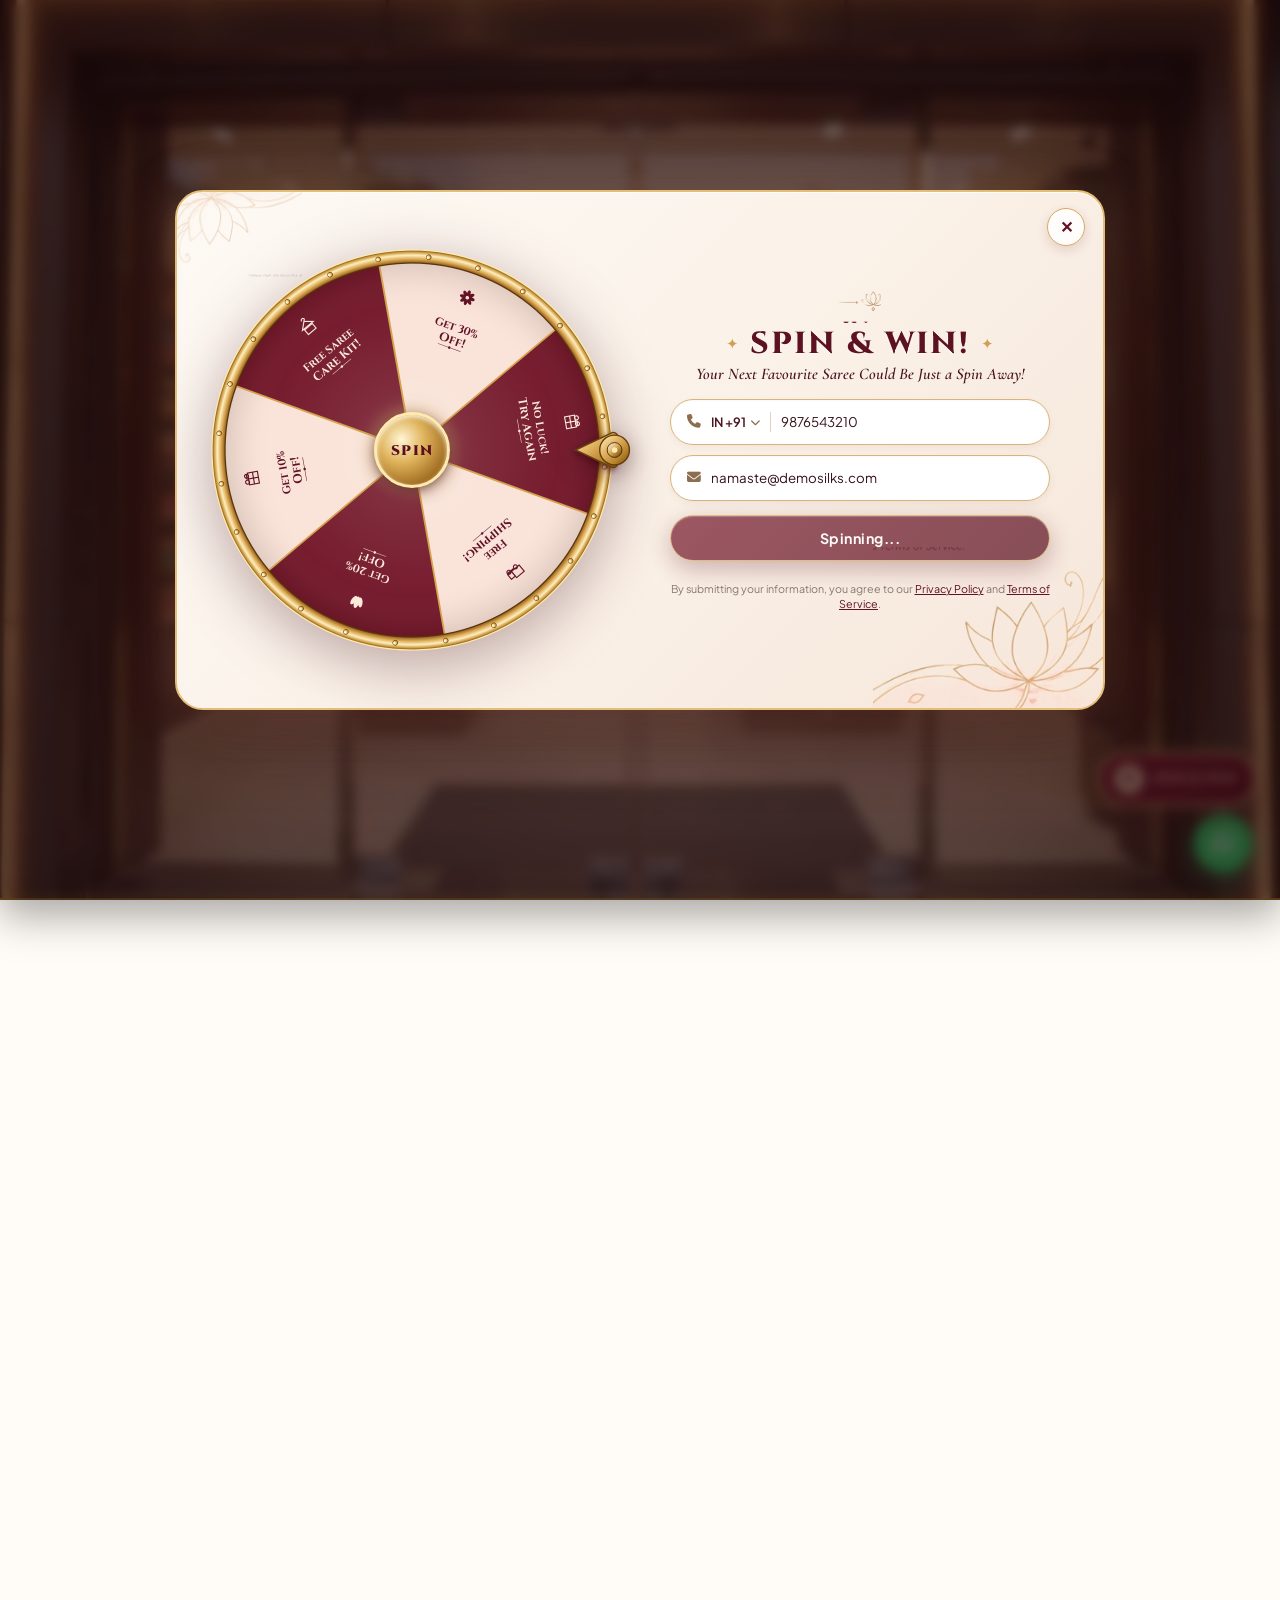
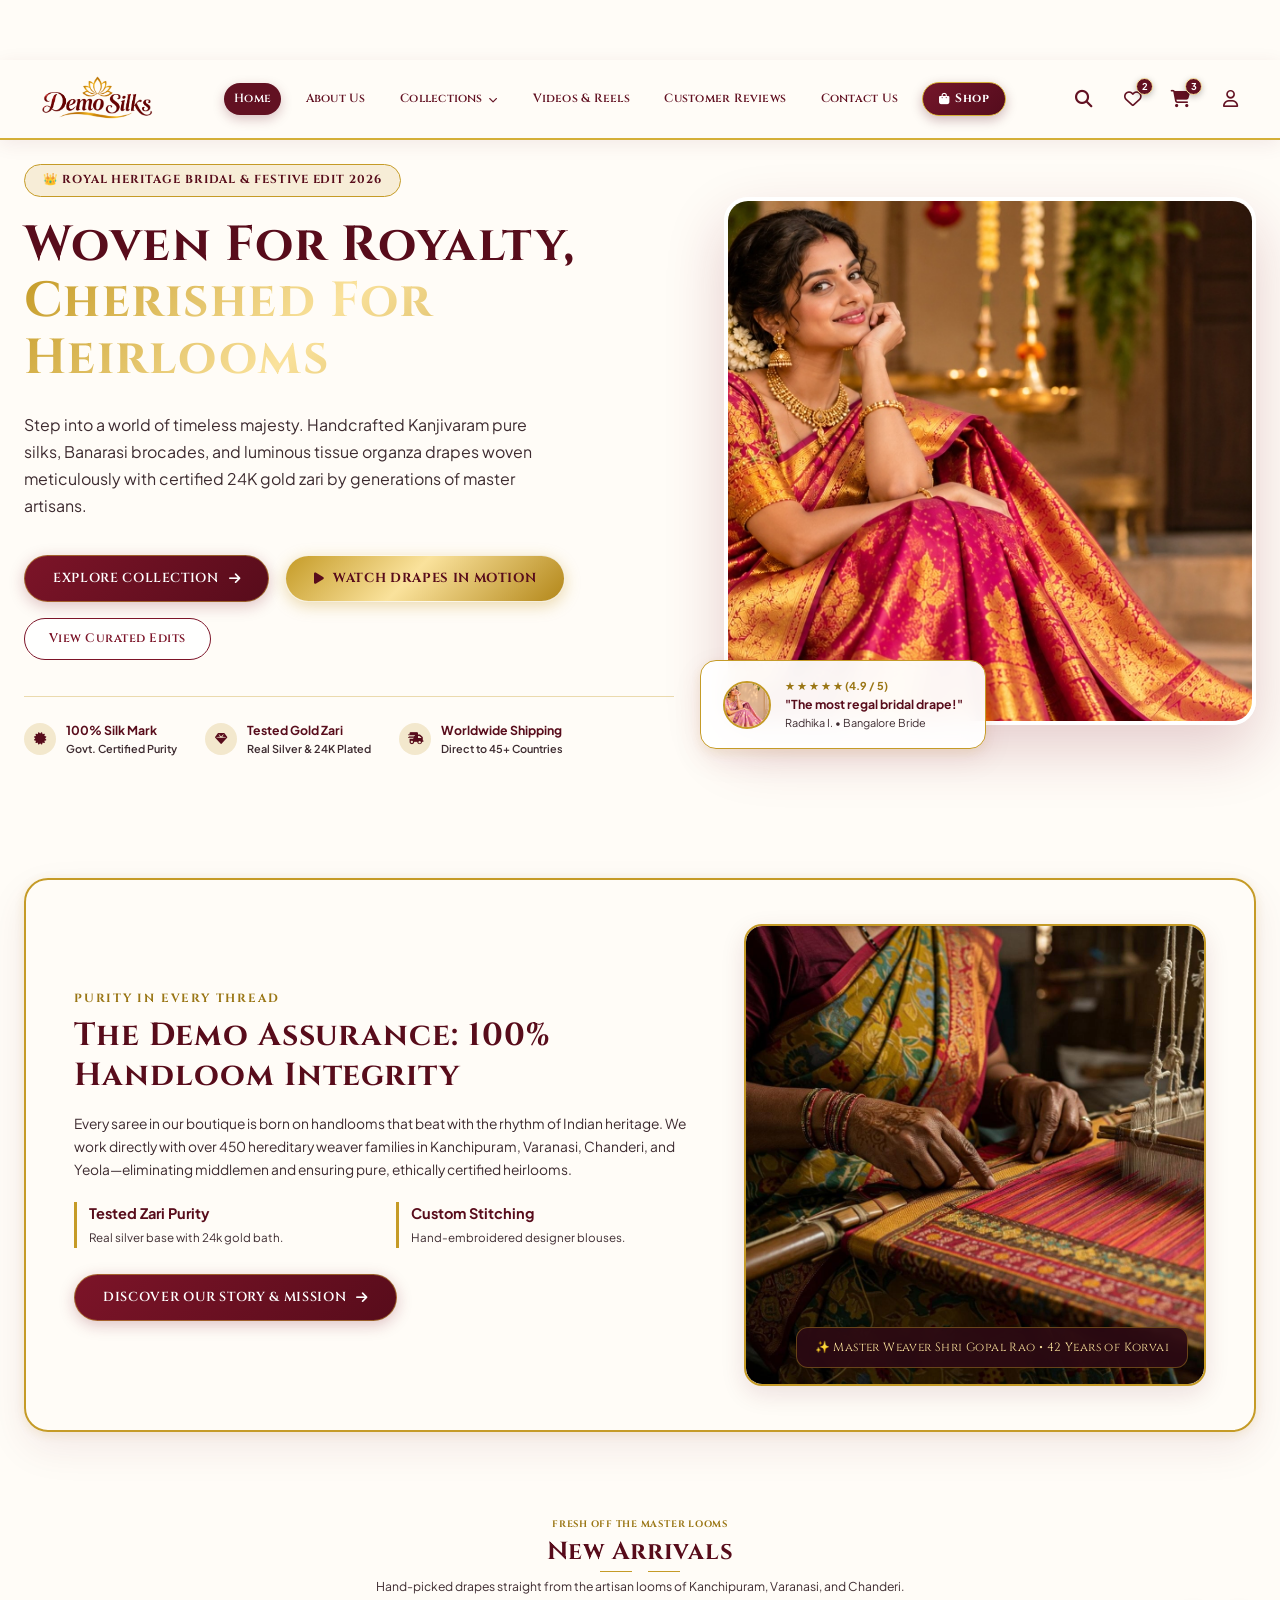
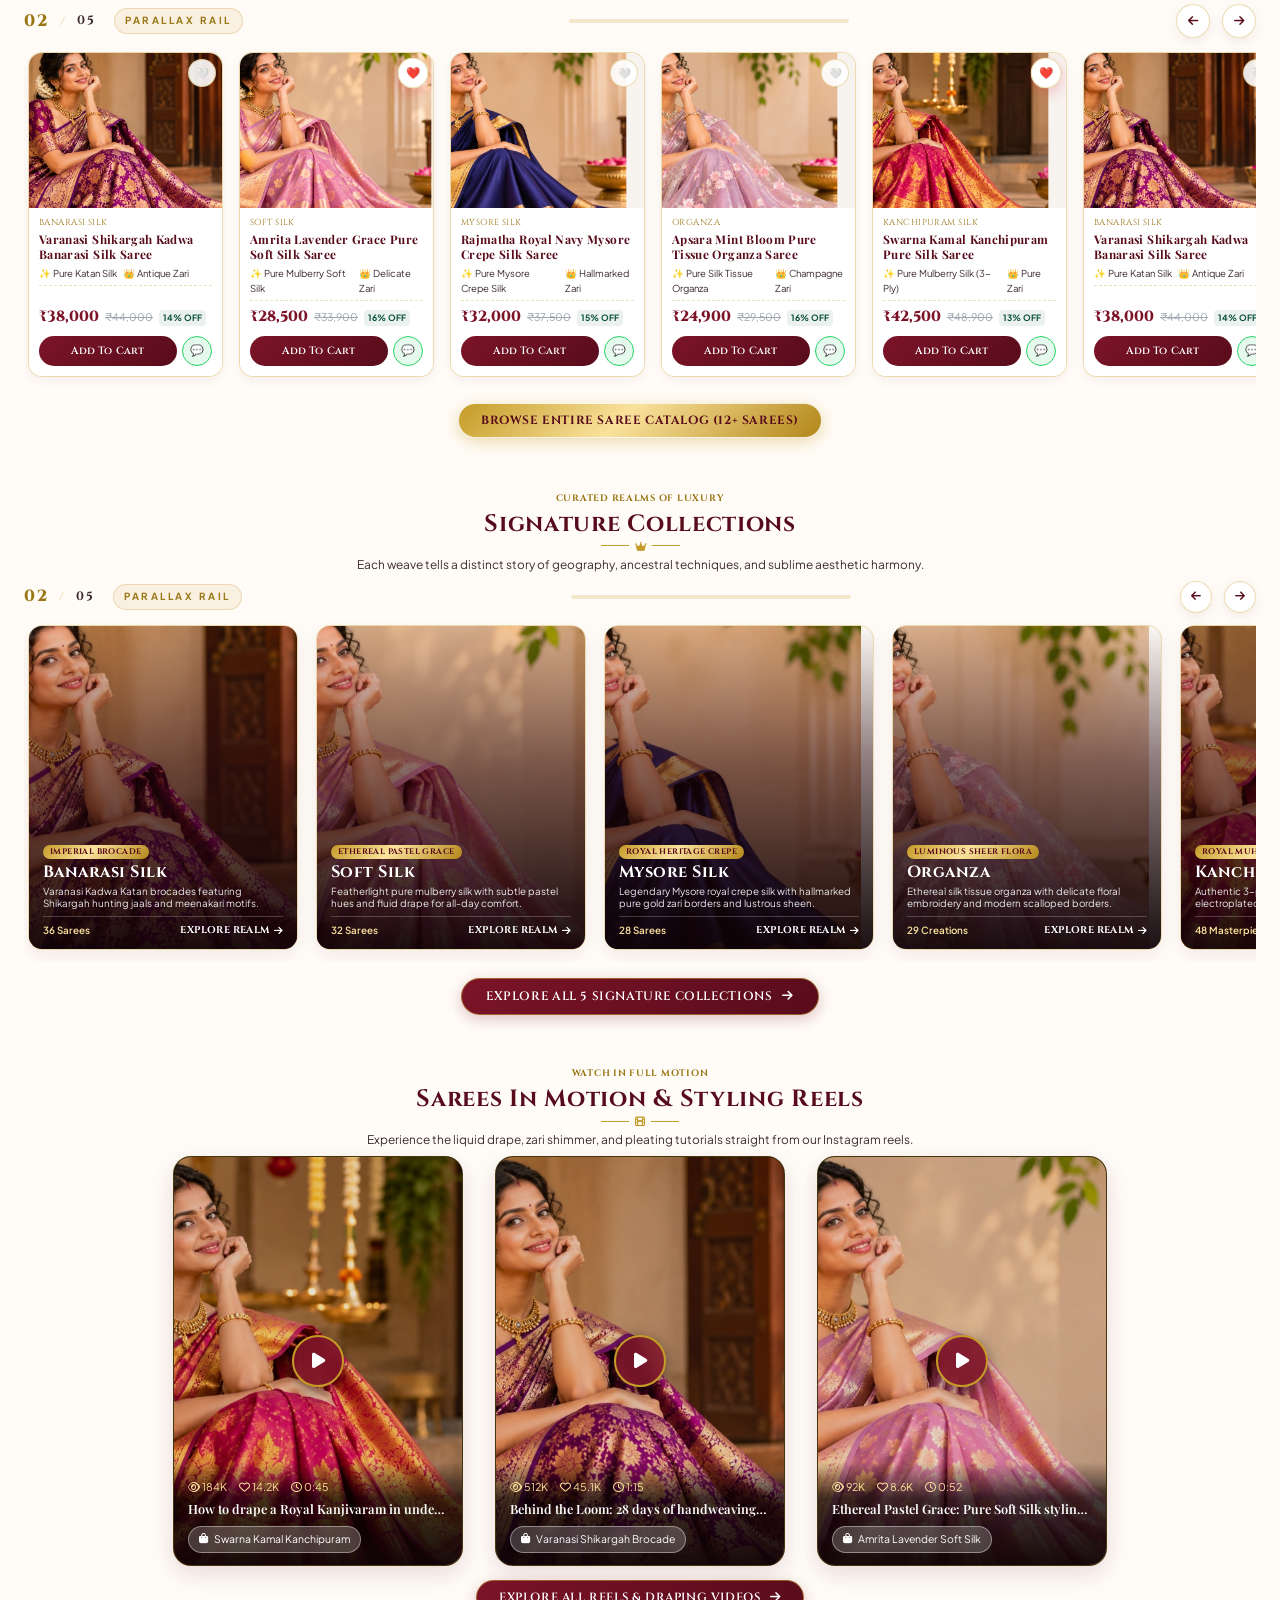
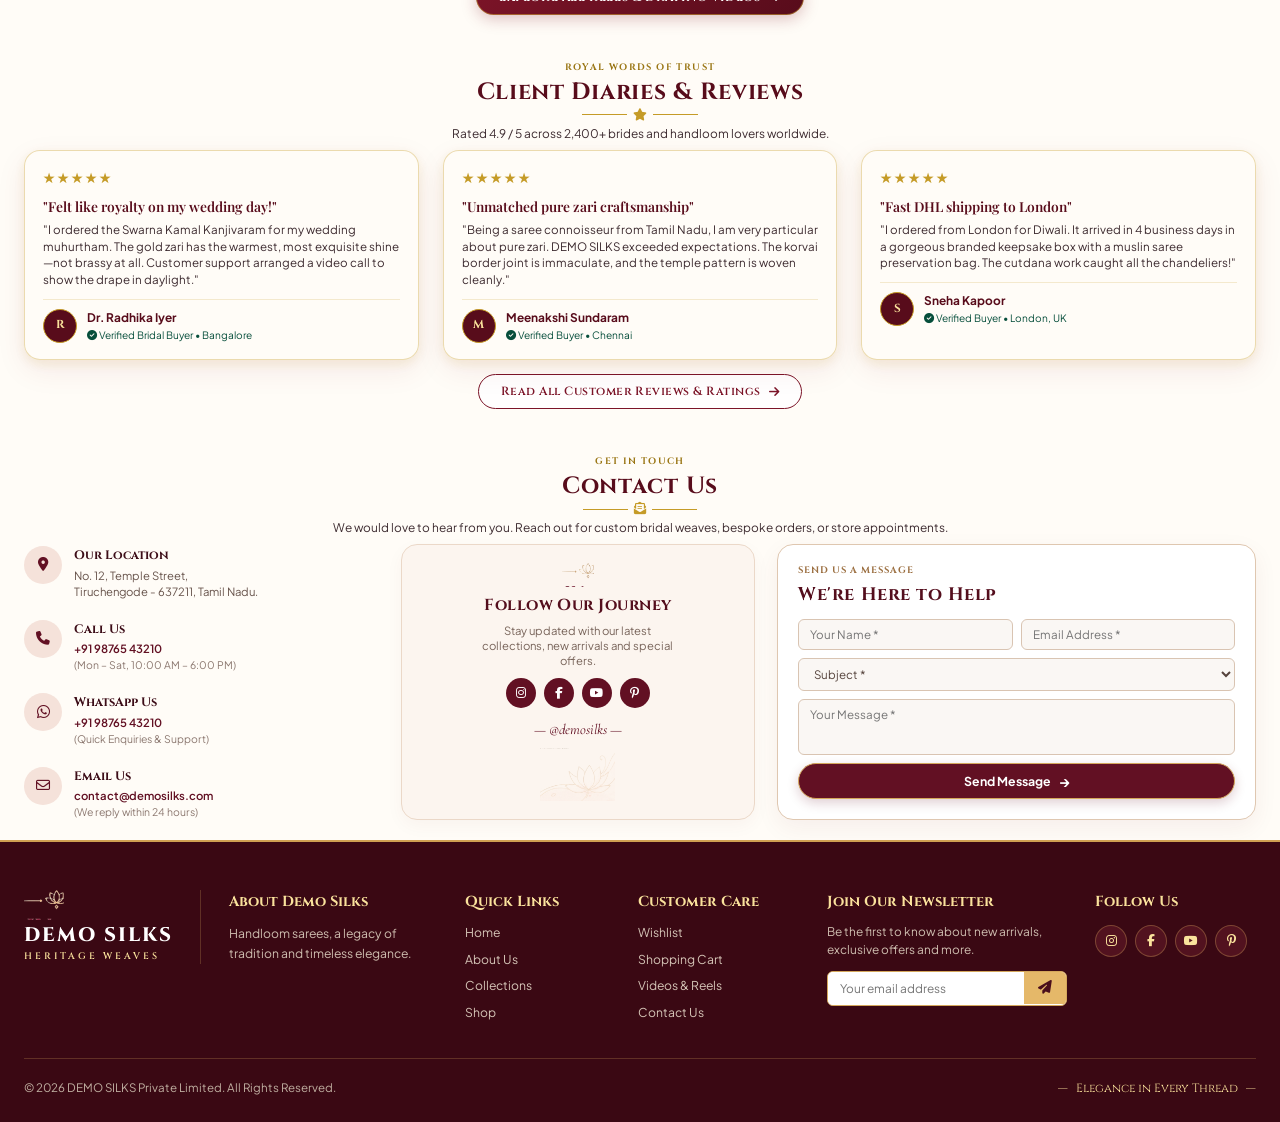
==== commit 2807d8aa: "Reduce overall website scale and compact Contact Us and Reviews sections for single-viewport fit" ====
--- a/index.html
+++ b/index.html
@@ -403,66 +403,66 @@
   </section>
 
   <!-- SECTION 6: CLIENT DIARIES & REVIEWS -->
-  <section id="reviewsSection" style="padding: 40px 0 80px 0;">
+  <section id="reviewsSection" style="padding: 18px 0 22px 0;">
     <div class="container">
-      <div class="section-header">
-        <span class="section-tag">Royal Words of Trust</span>
-        <h2 class="section-title">Client Diaries & Reviews</h2>
-        <div class="section-divider">
+      <div class="section-header" style="margin: 0 auto 8px auto;">
+        <span class="section-tag" style="margin-bottom: 2px; font-size: 0.64rem; padding: 2px 9px;">Royal Words of Trust</span>
+        <h2 class="section-title" style="font-size: 1.62rem; margin-bottom: 3px; line-height: 1.15;">Client Diaries & Reviews</h2>
+        <div class="section-divider" style="margin: 3px auto 5px auto; gap: 6px;">
           <span></span><i class="fa-solid fa-star"></i><span></span>
         </div>
-        <p class="section-desc">Rated 4.9 / 5 across 2,400+ brides and handloom lovers worldwide.</p>
+        <p class="section-desc" style="font-size: 0.82rem; line-height: 1.32; margin-bottom: 0;">Rated 4.9 / 5 across 2,400+ brides and handloom lovers worldwide.</p>
       </div>
 
       <div class="home-reviews-grid">
-        <div class="royal-card" style="padding:28px;">
-          <div style="color:var(--color-gold); font-size:1.1rem; margin-bottom:12px;">★ ★ ★ ★ ★</div>
-          <h4 style="font-size:1.1rem; margin-bottom:8px;">"Felt like royalty on my wedding day!"</h4>
-          <p style="color:var(--color-text-muted); font-size:0.88rem; line-height:1.6; margin-bottom:16px;">
+        <div class="royal-card" style="padding:16px 18px;">
+          <div style="color:var(--color-gold); font-size:0.95rem; margin-bottom:6px;">★ ★ ★ ★ ★</div>
+          <h4 style="font-size:0.95rem; margin-bottom:5px;">"Felt like royalty on my wedding day!"</h4>
+          <p style="color:var(--color-text-muted); font-size:0.80rem; line-height:1.45; margin-bottom:10px;">
             "I ordered the Swarna Kamal Kanjivaram for my wedding muhurtham. The gold zari has the warmest, most exquisite shine—not brassy at all. Customer support arranged a video call to show the drape in daylight."
           </p>
-          <div style="display:flex; align-items:center; gap:12px; border-top:1px solid rgba(197, 155, 39, 0.2); padding-top:12px;">
-            <div style="width:40px; height:40px; border-radius:50%; background:var(--color-maroon-dark); color:#fae29c; display:flex; align-items:center; justify-content:center; font-weight:700; font-family:var(--font-royal); border:1.5px solid var(--color-gold);">R</div>
+          <div style="display:flex; align-items:center; gap:10px; border-top:1px solid rgba(197, 155, 39, 0.2); padding-top:8px;">
+            <div style="width:34px; height:34px; border-radius:50%; background:var(--color-maroon-dark); color:#fae29c; display:flex; align-items:center; justify-content:center; font-weight:700; font-family:var(--font-royal); border:1.5px solid var(--color-gold); font-size:0.80rem;">R</div>
             <div>
-              <div style="font-weight:700; font-size:0.88rem; color:var(--color-maroon-dark);">Dr. Radhika Iyer</div>
-              <div style="font-size:0.75rem; color:var(--color-emerald);"><i class="fa-solid fa-circle-check"></i> Verified Bridal Buyer • Bangalore</div>
-            </div>
-          </div>
-        </div>
-
-        <div class="royal-card" style="padding:28px;">
-          <div style="color:var(--color-gold); font-size:1.1rem; margin-bottom:12px;">★ ★ ★ ★ ★</div>
-          <h4 style="font-size:1.1rem; margin-bottom:8px;">"Unmatched pure zari craftsmanship"</h4>
-          <p style="color:var(--color-text-muted); font-size:0.88rem; line-height:1.6; margin-bottom:16px;">
+              <div style="font-weight:700; font-size:0.82rem; color:var(--color-maroon-dark);">Dr. Radhika Iyer</div>
+              <div style="font-size:0.70rem; color:var(--color-emerald);"><i class="fa-solid fa-circle-check"></i> Verified Bridal Buyer • Bangalore</div>
+            </div>
+          </div>
+        </div>
+
+        <div class="royal-card" style="padding:16px 18px;">
+          <div style="color:var(--color-gold); font-size:0.95rem; margin-bottom:6px;">★ ★ ★ ★ ★</div>
+          <h4 style="font-size:0.95rem; margin-bottom:5px;">"Unmatched pure zari craftsmanship"</h4>
+          <p style="color:var(--color-text-muted); font-size:0.80rem; line-height:1.45; margin-bottom:10px;">
             "Being a saree connoisseur from Tamil Nadu, I am very particular about pure zari. DEMO SILKS exceeded expectations. The korvai border joint is immaculate, and the temple pattern is woven cleanly."
           </p>
-          <div style="display:flex; align-items:center; gap:12px; border-top:1px solid rgba(197, 155, 39, 0.2); padding-top:12px;">
-            <div style="width:40px; height:40px; border-radius:50%; background:var(--color-maroon-dark); color:#fae29c; display:flex; align-items:center; justify-content:center; font-weight:700; font-family:var(--font-royal); border:1.5px solid var(--color-gold);">M</div>
+          <div style="display:flex; align-items:center; gap:10px; border-top:1px solid rgba(197, 155, 39, 0.2); padding-top:8px;">
+            <div style="width:34px; height:34px; border-radius:50%; background:var(--color-maroon-dark); color:#fae29c; display:flex; align-items:center; justify-content:center; font-weight:700; font-family:var(--font-royal); border:1.5px solid var(--color-gold); font-size:0.80rem;">M</div>
             <div>
-              <div style="font-weight:700; font-size:0.88rem; color:var(--color-maroon-dark);">Meenakshi Sundaram</div>
-              <div style="font-size:0.75rem; color:var(--color-emerald);"><i class="fa-solid fa-circle-check"></i> Verified Buyer • Chennai</div>
-            </div>
-          </div>
-        </div>
-
-        <div class="royal-card" style="padding:28px;">
-          <div style="color:var(--color-gold); font-size:1.1rem; margin-bottom:12px;">★ ★ ★ ★ ★</div>
-          <h4 style="font-size:1.1rem; margin-bottom:8px;">"Fast DHL shipping to London"</h4>
-          <p style="color:var(--color-text-muted); font-size:0.88rem; line-height:1.6; margin-bottom:16px;">
+              <div style="font-weight:700; font-size:0.82rem; color:var(--color-maroon-dark);">Meenakshi Sundaram</div>
+              <div style="font-size:0.70rem; color:var(--color-emerald);"><i class="fa-solid fa-circle-check"></i> Verified Buyer • Chennai</div>
+            </div>
+          </div>
+        </div>
+
+        <div class="royal-card" style="padding:16px 18px;">
+          <div style="color:var(--color-gold); font-size:0.95rem; margin-bottom:6px;">★ ★ ★ ★ ★</div>
+          <h4 style="font-size:0.95rem; margin-bottom:5px;">"Fast DHL shipping to London"</h4>
+          <p style="color:var(--color-text-muted); font-size:0.80rem; line-height:1.45; margin-bottom:10px;">
             "I ordered from London for Diwali. It arrived in 4 business days in a gorgeous branded keepsake box with a muslin saree preservation bag. The cutdana work caught all the chandeliers!"
           </p>
-          <div style="display:flex; align-items:center; gap:12px; border-top:1px solid rgba(197, 155, 39, 0.2); padding-top:12px;">
-            <div style="width:40px; height:40px; border-radius:50%; background:var(--color-maroon-dark); color:#fae29c; display:flex; align-items:center; justify-content:center; font-weight:700; font-family:var(--font-royal); border:1.5px solid var(--color-gold);">S</div>
+          <div style="display:flex; align-items:center; gap:10px; border-top:1px solid rgba(197, 155, 39, 0.2); padding-top:8px;">
+            <div style="width:34px; height:34px; border-radius:50%; background:var(--color-maroon-dark); color:#fae29c; display:flex; align-items:center; justify-content:center; font-weight:700; font-family:var(--font-royal); border:1.5px solid var(--color-gold); font-size:0.80rem;">S</div>
             <div>
-              <div style="font-weight:700; font-size:0.88rem; color:var(--color-maroon-dark);">Sneha Kapoor</div>
-              <div style="font-size:0.75rem; color:var(--color-emerald);"><i class="fa-solid fa-circle-check"></i> Verified Buyer • London, UK</div>
-            </div>
-          </div>
-        </div>
-      </div>
-
-      <div style="text-align:center; margin-top:36px;">
-        <a href="reviews.html" class="btn-royal-outline">
+              <div style="font-weight:700; font-size:0.82rem; color:var(--color-maroon-dark);">Sneha Kapoor</div>
+              <div style="font-size:0.70rem; color:var(--color-emerald);"><i class="fa-solid fa-circle-check"></i> Verified Buyer • London, UK</div>
+            </div>
+          </div>
+        </div>
+      </div>
+
+      <div style="text-align:center; margin-top:14px;">
+        <a href="reviews.html" class="btn-royal-outline" style="padding: 7px 22px; font-size: 0.82rem;">
           Read All Customer Reviews & Ratings <i class="fa-solid fa-arrow-right"></i>
         </a>
       </div>
@@ -470,121 +470,120 @@
   </section>
 
   <!-- LAST SECTION: CONTACT US -->
-  <section id="contactSection" class="vnila-contact-section" style="padding: 60px 0 70px 0; background: #fffcf7;">
+  <section id="contactSection" class="vnila-contact-section" style="padding: 16px 0 20px 0; background: #fffcf7;">
     <div class="container">
-      <div class="section-header">
-        <span class="section-tag">Get In Touch</span>
-        <h2 class="section-title">Contact Us</h2>
-        <div class="section-divider">
+      <div class="section-header" style="margin: 0 auto 8px auto;">
+        <span class="section-tag" style="margin-bottom: 2px; font-size: 0.64rem; padding: 2px 9px;">Get In Touch</span>
+        <h2 class="section-title" style="font-size: 1.62rem; margin-bottom: 3px; line-height: 1.15;">Contact Us</h2>
+        <div class="section-divider" style="margin: 3px auto 5px auto; gap: 6px;">
           <span></span><i class="fa-solid fa-envelope-open-text"></i><span></span>
         </div>
-        <p class="section-desc">
+        <p class="section-desc" style="font-size: 0.82rem; line-height: 1.32; margin-bottom: 0;">
           We would love to hear from you. Reach out for custom bridal weaves, bespoke orders, or store appointments.
         </p>
       </div>
 
       <!-- 3-Column Grid matching reference image -->
-      <div class="vnila-contact-grid">
+      <div class="vnila-contact-grid" style="gap: 22px; align-items: stretch;">
         <!-- Col 1: 4 Contact Info Items -->
-        <div style="display:flex; flex-direction:column; gap:22px; padding-top:6px;">
+        <div style="display:flex; flex-direction:column; gap:10px; padding-top:2px; justify-content:space-between;">
           <!-- Item 1: Our Location -->
-          <div style="display:flex; gap:16px; align-items:flex-start;">
-            <div style="width:46px; height:46px; border-radius:50%; background:#f5e2da; display:flex; align-items:center; justify-content:center; color:#621023; font-size:1.15rem; flex-shrink:0;">
+          <div style="display:flex; gap:12px; align-items:flex-start;">
+            <div style="width:38px; height:38px; border-radius:50%; background:#f5e2da; display:flex; align-items:center; justify-content:center; color:#621023; font-size:0.95rem; flex-shrink:0;">
               <i class="fa-solid fa-location-dot"></i>
             </div>
             <div>
-              <h4 style="font-family:'Cinzel', serif; font-size:0.95rem; font-weight:700; color:#3d0d18; margin:0 0 4px;">Our Location</h4>
-              <p style="font-size:0.85rem; color:#68544c; line-height:1.55; margin:0;">
+              <h4 style="font-family:'Cinzel', serif; font-size:0.85rem; font-weight:700; color:#3d0d18; margin:0 0 2px;">Our Location</h4>
+              <p style="font-size:0.78rem; color:#68544c; line-height:1.4; margin:0;">
                 No. 12, Temple Street,<br>
-                Tiruchengode - 637211,<br>
-                Namakkal District, Tamil Nadu.
+                Tiruchengode - 637211, Tamil Nadu.
               </p>
             </div>
           </div>
 
           <!-- Item 2: Call Us -->
-          <div style="display:flex; gap:16px; align-items:flex-start;">
-            <div style="width:46px; height:46px; border-radius:50%; background:#f5e2da; display:flex; align-items:center; justify-content:center; color:#621023; font-size:1.1rem; flex-shrink:0;">
+          <div style="display:flex; gap:12px; align-items:flex-start;">
+            <div style="width:38px; height:38px; border-radius:50%; background:#f5e2da; display:flex; align-items:center; justify-content:center; color:#621023; font-size:0.95rem; flex-shrink:0;">
               <i class="fa-solid fa-phone"></i>
             </div>
             <div>
-              <h4 style="font-family:'Cinzel', serif; font-size:0.95rem; font-weight:700; color:#3d0d18; margin:0 0 4px;">Call Us</h4>
-              <p style="font-size:0.85rem; color:#68544c; line-height:1.55; margin:0;">
+              <h4 style="font-family:'Cinzel', serif; font-size:0.85rem; font-weight:700; color:#3d0d18; margin:0 0 2px;">Call Us</h4>
+              <p style="font-size:0.78rem; color:#68544c; line-height:1.4; margin:0;">
                 <a href="tel:+919876543210" style="color:#621023; font-weight:600; text-decoration:none;">+91 98765 43210</a><br>
-                <span style="font-size:0.78rem; color:#8c7870;">(Mon – Sat, 10:00 AM – 6:00 PM)</span>
+                <span style="font-size:0.72rem; color:#8c7870;">(Mon – Sat, 10:00 AM – 6:00 PM)</span>
               </p>
             </div>
           </div>
 
           <!-- Item 3: WhatsApp Us -->
-          <div style="display:flex; gap:16px; align-items:flex-start;">
-            <div style="width:46px; height:46px; border-radius:50%; background:#f5e2da; display:flex; align-items:center; justify-content:center; color:#621023; font-size:1.2rem; flex-shrink:0;">
+          <div style="display:flex; gap:12px; align-items:flex-start;">
+            <div style="width:38px; height:38px; border-radius:50%; background:#f5e2da; display:flex; align-items:center; justify-content:center; color:#621023; font-size:1.0rem; flex-shrink:0;">
               <i class="fa-brands fa-whatsapp"></i>
             </div>
             <div>
-              <h4 style="font-family:'Cinzel', serif; font-size:0.95rem; font-weight:700; color:#3d0d18; margin:0 0 4px;">WhatsApp Us</h4>
-              <p style="font-size:0.85rem; color:#68544c; line-height:1.55; margin:0;">
+              <h4 style="font-family:'Cinzel', serif; font-size:0.85rem; font-weight:700; color:#3d0d18; margin:0 0 2px;">WhatsApp Us</h4>
+              <p style="font-size:0.78rem; color:#68544c; line-height:1.4; margin:0;">
                 <a href="javascript:void(0)" onclick="DemoStore.openWhatsApp()" style="color:#621023; font-weight:600; text-decoration:none;">+91 98765 43210</a><br>
-                <span style="font-size:0.78rem; color:#8c7870;">(Quick Enquiries & Support)</span>
+                <span style="font-size:0.72rem; color:#8c7870;">(Quick Enquiries & Support)</span>
               </p>
             </div>
           </div>
 
           <!-- Item 4: Email Us -->
-          <div style="display:flex; gap:16px; align-items:flex-start;">
-            <div style="width:46px; height:46px; border-radius:50%; background:#f5e2da; display:flex; align-items:center; justify-content:center; color:#621023; font-size:1.1rem; flex-shrink:0;">
+          <div style="display:flex; gap:12px; align-items:flex-start;">
+            <div style="width:38px; height:38px; border-radius:50%; background:#f5e2da; display:flex; align-items:center; justify-content:center; color:#621023; font-size:0.95rem; flex-shrink:0;">
               <i class="fa-regular fa-envelope"></i>
             </div>
             <div>
-              <h4 style="font-family:'Cinzel', serif; font-size:0.95rem; font-weight:700; color:#3d0d18; margin:0 0 4px;">Email Us</h4>
-              <p style="font-size:0.85rem; color:#68544c; line-height:1.55; margin:0;">
+              <h4 style="font-family:'Cinzel', serif; font-size:0.85rem; font-weight:700; color:#3d0d18; margin:0 0 2px;">Email Us</h4>
+              <p style="font-size:0.78rem; color:#68544c; line-height:1.4; margin:0;">
                 <a href="mailto:contact@demosilks.com" style="color:#621023; font-weight:600; text-decoration:none;">contact@demosilks.com</a><br>
-                <span style="font-size:0.78rem; color:#8c7870;">(We reply within 24 hours)</span>
+                <span style="font-size:0.72rem; color:#8c7870;">(We reply within 24 hours)</span>
               </p>
             </div>
           </div>
         </div>
 
         <!-- Col 2: Follow Our Journey Card -->
-        <div style="background:#fcf5ef; border:1px solid #ebd8c8; border-radius:18px; padding:32px 22px; text-align:center; display:flex; flex-direction:column; align-items:center; justify-content:center; box-shadow:0 6px 18px rgba(99, 17, 36, 0.04); position:relative; overflow:hidden;">
-          <img src="assets/images/spin-win-top-lotus-clean.png" alt="Lotus Motif" style="height:32px; margin-bottom:12px; opacity:0.85;">
+        <div style="background:#fcf5ef; border:1px solid #ebd8c8; border-radius:16px; padding:18px 16px; text-align:center; display:flex; flex-direction:column; align-items:center; justify-content:center; box-shadow:0 6px 18px rgba(99, 17, 36, 0.04); position:relative; overflow:hidden;">
+          <img src="assets/images/spin-win-top-lotus-clean.png" alt="Lotus Motif" style="height:24px; margin-bottom:6px; opacity:0.85;">
           
-          <h3 style="font-family:'Cinzel', serif; font-size:1.25rem; font-weight:700; color:#540e1d; margin:0 0 8px;">Follow Our Journey</h3>
-          <p style="font-family:'Plus Jakarta Sans', sans-serif; font-size:0.84rem; color:#78645a; line-height:1.5; margin:0 0 20px; max-width:230px;">
+          <h3 style="font-family:'Cinzel', serif; font-size:1.1rem; font-weight:700; color:#540e1d; margin:0 0 4px;">Follow Our Journey</h3>
+          <p style="font-family:'Plus Jakarta Sans', sans-serif; font-size:0.78rem; color:#78645a; line-height:1.35; margin:0 0 10px; max-width:210px;">
             Stay updated with our latest collections, new arrivals and special offers.
           </p>
 
           <!-- Social Buttons in Burgundy Circles -->
-          <div style="display:flex; justify-content:center; gap:10px; margin-bottom:14px;">
-            <a href="https://instagram.com" target="_blank" style="width:34px; height:34px; border-radius:50%; background:#621023; color:#fff; display:flex; align-items:center; justify-content:center; font-size:0.9rem; text-decoration:none; transition:all 0.2s;" onmouseover="this.style.background='#d4a75b'" onmouseout="this.style.background='#621023'"><i class="fa-brands fa-instagram"></i></a>
-            <a href="https://facebook.com" target="_blank" style="width:34px; height:34px; border-radius:50%; background:#621023; color:#fff; display:flex; align-items:center; justify-content:center; font-size:0.9rem; text-decoration:none; transition:all 0.2s;" onmouseover="this.style.background='#d4a75b'" onmouseout="this.style.background='#621023'"><i class="fa-brands fa-facebook-f"></i></a>
-            <a href="https://youtube.com" target="_blank" style="width:34px; height:34px; border-radius:50%; background:#621023; color:#fff; display:flex; align-items:center; justify-content:center; font-size:0.9rem; text-decoration:none; transition:all 0.2s;" onmouseover="this.style.background='#d4a75b'" onmouseout="this.style.background='#621023'"><i class="fa-brands fa-youtube"></i></a>
-            <a href="https://pinterest.com" target="_blank" style="width:34px; height:34px; border-radius:50%; background:#621023; color:#fff; display:flex; align-items:center; justify-content:center; font-size:0.9rem; text-decoration:none; transition:all 0.2s;" onmouseover="this.style.background='#d4a75b'" onmouseout="this.style.background='#621023'"><i class="fa-brands fa-pinterest-p"></i></a>
-          </div>
-
-          <div style="font-family:'Cormorant Garamond', Georgia, serif; font-style:italic; font-size:1.15rem; color:#621023; margin-bottom:10px;">
+          <div style="display:flex; justify-content:center; gap:8px; margin-bottom:10px;">
+            <a href="https://instagram.com" target="_blank" style="width:30px; height:30px; border-radius:50%; background:#621023; color:#fff; display:flex; align-items:center; justify-content:center; font-size:0.82rem; text-decoration:none; transition:all 0.2s;" onmouseover="this.style.background='#d4a75b'" onmouseout="this.style.background='#621023'"><i class="fa-brands fa-instagram"></i></a>
+            <a href="https://facebook.com" target="_blank" style="width:30px; height:30px; border-radius:50%; background:#621023; color:#fff; display:flex; align-items:center; justify-content:center; font-size:0.82rem; text-decoration:none; transition:all 0.2s;" onmouseover="this.style.background='#d4a75b'" onmouseout="this.style.background='#621023'"><i class="fa-brands fa-facebook-f"></i></a>
+            <a href="https://youtube.com" target="_blank" style="width:30px; height:30px; border-radius:50%; background:#621023; color:#fff; display:flex; align-items:center; justify-content:center; font-size:0.82rem; text-decoration:none; transition:all 0.2s;" onmouseover="this.style.background='#d4a75b'" onmouseout="this.style.background='#621023'"><i class="fa-brands fa-youtube"></i></a>
+            <a href="https://pinterest.com" target="_blank" style="width:30px; height:30px; border-radius:50%; background:#621023; color:#fff; display:flex; align-items:center; justify-content:center; font-size:0.82rem; text-decoration:none; transition:all 0.2s;" onmouseover="this.style.background='#d4a75b'" onmouseout="this.style.background='#621023'"><i class="fa-brands fa-pinterest-p"></i></a>
+          </div>
+
+          <div style="font-family:'Cormorant Garamond', Georgia, serif; font-style:italic; font-size:1.0rem; color:#621023; margin-bottom:6px;">
             — @demosilks —
           </div>
 
-          <img src="assets/images/spin-win-lotus-br.png" alt="Lotus Flourish" style="width:110px; opacity:0.35; margin-top:2px;">
+          <img src="assets/images/spin-win-lotus-br.png" alt="Lotus Flourish" style="width:75px; opacity:0.3; margin-top:0;">
         </div>
 
         <!-- Col 3: We're Here to Help Form Card -->
-        <div class="vnila-contact-form-col" style="background:#ffffff; border:1px solid #dfc7b0; border-radius:18px; padding:32px 28px; box-shadow:0 8px 24px rgba(99, 17, 36, 0.06);">
-          <div style="font-family:'Cinzel', serif; font-size:0.75rem; font-weight:700; letter-spacing:1.5px; color:#9c7042; text-transform:uppercase; margin-bottom:4px;">
+        <div class="vnila-contact-form-col" style="background:#ffffff; border:1px solid #dfc7b0; border-radius:16px; padding:18px 20px; box-shadow:0 8px 24px rgba(99, 17, 36, 0.06);">
+          <div style="font-family:'Cinzel', serif; font-size:0.65rem; font-weight:700; letter-spacing:1px; color:#9c7042; text-transform:uppercase; margin-bottom:2px;">
             SEND US A MESSAGE
           </div>
-          <h3 style="font-family:'Cinzel', serif; font-size:1.55rem; font-weight:700; color:#540e1d; margin:0 0 18px;">
+          <h3 style="font-family:'Cinzel', serif; font-size:1.25rem; font-weight:700; color:#540e1d; margin:0 0 10px;">
             We're Here to Help
           </h3>
 
-          <form onsubmit="event.preventDefault(); DemoStore.showToast('✨ Thank you! Your message has been sent to our concierge team.'); this.reset();" style="display:flex; flex-direction:column; gap:14px;">
-            <div class="vnila-contact-inputs-row">
-              <input type="text" placeholder="Your Name *" required style="padding:11px 14px; border:1px solid #d9c4b2; border-radius:8px; font-size:0.88rem; outline:none; background:#faf7f4; font-family:'Plus Jakarta Sans', sans-serif;">
-              <input type="email" placeholder="Email Address *" required style="padding:11px 14px; border:1px solid #d9c4b2; border-radius:8px; font-size:0.88rem; outline:none; background:#faf7f4; font-family:'Plus Jakarta Sans', sans-serif;">
-            </div>
-
-            <select required style="padding:11px 14px; border:1px solid #d9c4b2; border-radius:8px; font-size:0.88rem; outline:none; background:#faf7f4; color:#55433c; font-family:'Plus Jakarta Sans', sans-serif; cursor:pointer;">
+          <form onsubmit="event.preventDefault(); DemoStore.showToast('✨ Thank you! Your message has been sent to our concierge team.'); this.reset();" style="display:flex; flex-direction:column; gap:8px;">
+            <div class="vnila-contact-inputs-row" style="gap: 8px;">
+              <input type="text" placeholder="Your Name *" required style="padding:7px 11px; border:1px solid #d9c4b2; border-radius:6px; font-size:0.80rem; outline:none; background:#faf7f4; font-family:'Plus Jakarta Sans', sans-serif;">
+              <input type="email" placeholder="Email Address *" required style="padding:7px 11px; border:1px solid #d9c4b2; border-radius:6px; font-size:0.80rem; outline:none; background:#faf7f4; font-family:'Plus Jakarta Sans', sans-serif;">
+            </div>
+
+            <select required style="padding:7px 11px; border:1px solid #d9c4b2; border-radius:6px; font-size:0.80rem; outline:none; background:#faf7f4; color:#55433c; font-family:'Plus Jakarta Sans', sans-serif; cursor:pointer;">
               <option value="" disabled selected>Subject *</option>
               <option value="Bridal Saree Consultation">Bridal Saree Consultation</option>
               <option value="Custom Blouse Stitching">Custom Blouse Stitching</option>
@@ -593,11 +592,11 @@
               <option value="General Query">General Query</option>
             </select>
 
-            <textarea rows="4" placeholder="Your Message *" required style="padding:11px 14px; border:1px solid #d9c4b2; border-radius:8px; font-size:0.88rem; outline:none; background:#faf7f4; font-family:'Plus Jakarta Sans', sans-serif; resize:vertical;"></textarea>
-
-            <button type="submit" style="background:#621023; color:#ffffff; border:1px solid #d4a75b; border-radius:50px; padding:12px 28px; font-family:'Plus Jakarta Sans', sans-serif; font-size:0.95rem; font-weight:700; cursor:pointer; display:inline-flex; align-items:center; justify-content:center; gap:8px; width:100%; transition:all 0.25s; box-shadow:0 4px 14px rgba(98, 16, 35, 0.25);" onmouseover="this.style.background='#7b172f'" onmouseout="this.style.background='#621023'">
+            <textarea rows="2" placeholder="Your Message *" required style="height:56px; padding:7px 11px; border:1px solid #d9c4b2; border-radius:6px; font-size:0.80rem; outline:none; background:#faf7f4; font-family:'Plus Jakarta Sans', sans-serif; resize:none;"></textarea>
+
+            <button type="submit" style="background:#621023; color:#ffffff; border:1px solid #d4a75b; border-radius:50px; padding:8px 22px; font-family:'Plus Jakarta Sans', sans-serif; font-size:0.85rem; font-weight:700; cursor:pointer; display:inline-flex; align-items:center; justify-content:center; gap:8px; width:100%; transition:all 0.25s; box-shadow:0 4px 12px rgba(98, 16, 35, 0.2);" onmouseover="this.style.background='#7b172f'" onmouseout="this.style.background='#621023'">
               <span>Send Message</span>
-              <span style="font-size:1.1rem;">→</span>
+              <span style="font-size:1.0rem;">→</span>
             </button>
           </form>
         </div>
--- a/assets/css/style.css
+++ b/assets/css/style.css
@@ -44,10 +44,22 @@
 
 html {
   scroll-behavior: smooth;
-  font-size: 16px;
+  font-size: 15px;
   width: 100%;
   max-width: 100%;
   box-sizing: border-box;
+}
+
+@media (max-width: 1440px) {
+  html {
+    font-size: 14.5px;
+  }
+}
+
+@media (max-width: 1200px) {
+  html {
+    font-size: 14px;
+  }
 }
 
 body {
@@ -1871,14 +1883,14 @@
 .vnila-contact-grid {
   display: grid;
   grid-template-columns: 1fr 1fr 1.35fr;
-  gap: 32px;
-  align-items: start;
+  gap: 22px;
+  align-items: stretch;
 }
 
 .vnila-contact-inputs-row {
   display: grid;
   grid-template-columns: 1fr 1fr;
-  gap: 12px;
+  gap: 8px;
 }
 
 .vnila-footer-grid {
@@ -3658,14 +3670,14 @@
 
 /* Card sizing inside Collections track */
 .collections-grid.divan-slider-track {
-  gap: 16px !important;
+  gap: 18px !important;
   align-items: stretch !important;
 }
 
 .collections-grid.divan-slider-track .collection-card {
-  flex: 0 0 260px !important;
-  width: 260px !important;
-  height: 310px !important;
+  flex: 0 0 270px !important;
+  width: 270px !important;
+  height: 325px !important;
   margin: 0 !important;
   box-sizing: border-box !important;
   border-radius: 14px !important;
@@ -3841,22 +3853,22 @@
   display: flex !important;
   justify-content: center !important;
   align-items: center !important;
-  gap: 22px !important;
-  margin-top: 6px !important;
+  gap: 32px !important;
+  margin-top: 8px !important;
   margin-bottom: 0 !important;
   flex-wrap: nowrap !important;
 }
 
 #videosSection .reel-card,
 #homeReelsGrid .reel-card {
-  flex: 0 0 200px !important;
-  width: 200px !important;
-  height: 315px !important;
+  flex: 0 0 290px !important;
+  width: 290px !important;
+  height: 410px !important;
   aspect-ratio: unset !important;
-  border-radius: 16px !important;
+  border-radius: 18px !important;
   overflow: hidden !important;
   border: 1.5px solid var(--color-gold-border) !important;
-  box-shadow: 0 6px 18px rgba(98, 17, 34, 0.12) !important;
+  box-shadow: 0 8px 24px rgba(98, 17, 34, 0.14) !important;
   position: relative !important;
   cursor: pointer !important;
   transition: transform 0.3s ease, box-shadow 0.3s ease, border-color 0.3s ease !important;
@@ -3864,9 +3876,9 @@
 
 #videosSection .reel-card:hover,
 #homeReelsGrid .reel-card:hover {
-  transform: translateY(-4px) !important;
-  border-color: rgba(197, 155, 39, 0.9) !important;
-  box-shadow: 0 10px 24px rgba(98, 17, 34, 0.2) !important;
+  transform: translateY(-5px) !important;
+  border-color: rgba(197, 155, 39, 0.95) !important;
+  box-shadow: 0 12px 28px rgba(98, 17, 34, 0.22) !important;
 }
 
 #videosSection .reel-poster,
@@ -3879,32 +3891,32 @@
 
 #videosSection .reel-play-btn,
 #homeReelsGrid .reel-play-btn {
-  width: 44px !important;
-  height: 44px !important;
-  font-size: 1.05rem !important;
-  border: 1.5px solid var(--color-gold) !important;
-  box-shadow: 0 4px 14px rgba(0, 0, 0, 0.4) !important;
+  width: 52px !important;
+  height: 52px !important;
+  font-size: 1.22rem !important;
+  border: 2px solid var(--color-gold) !important;
+  box-shadow: 0 4px 16px rgba(0, 0, 0, 0.45) !important;
 }
 
 #videosSection .reel-overlay-bottom,
 #homeReelsGrid .reel-overlay-bottom {
-  padding: 12px 12px 10px 12px !important;
-  background: linear-gradient(180deg, transparent 0%, rgba(0, 0, 0, 0.7) 40%, rgba(15, 3, 6, 0.96) 100%) !important;
+  padding: 16px 14px 12px 14px !important;
+  background: linear-gradient(180deg, transparent 0%, rgba(0, 0, 0, 0.7) 35%, rgba(15, 3, 6, 0.96) 100%) !important;
 }
 
 #videosSection .reel-stats-bar,
 #homeReelsGrid .reel-stats-bar {
-  gap: 10px !important;
-  font-size: 0.68rem !important;
-  margin-bottom: 4px !important;
+  gap: 12px !important;
+  font-size: 0.74rem !important;
+  margin-bottom: 5px !important;
 }
 
 #videosSection .reel-title,
 #homeReelsGrid .reel-title {
-  font-size: 0.80rem !important;
+  font-size: 0.88rem !important;
   font-weight: 600 !important;
-  line-height: 1.25 !important;
-  margin-bottom: 6px !important;
+  line-height: 1.3 !important;
+  margin-bottom: 8px !important;
   color: #fff !important;
   display: -webkit-box !important;
   -webkit-line-clamp: 1 !important;
@@ -3915,9 +3927,9 @@
 
 #videosSection .reel-product-pill,
 #homeReelsGrid .reel-product-pill {
-  padding: 3px 8px !important;
-  font-size: 0.66rem !important;
-  gap: 5px !important;
+  padding: 4px 10px !important;
+  font-size: 0.72rem !important;
+  gap: 6px !important;
   border-radius: 999px !important;
   white-space: nowrap !important;
   display: inline-flex !important;
@@ -3936,15 +3948,15 @@
     font-size: 0.80rem !important;
   }
   .collections-grid.divan-slider-track .collection-card {
-    flex: 0 0 240px !important;
-    width: 240px !important;
-    height: 275px !important;
+    flex: 0 0 250px !important;
+    width: 250px !important;
+    height: 300px !important;
   }
   #videosSection .reel-card,
   #homeReelsGrid .reel-card {
-    flex: 0 0 190px !important;
-    width: 190px !important;
-    height: 300px !important;
+    flex: 0 0 260px !important;
+    width: 260px !important;
+    height: 375px !important;
   }
 }
 
@@ -3975,19 +3987,19 @@
     padding: 8px 9px 9px 9px !important;
   }
   .collections-grid.divan-slider-track .collection-card {
-    flex: 0 0 225px !important;
-    width: 225px !important;
-    height: 270px !important;
+    flex: 0 0 235px !important;
+    width: 235px !important;
+    height: 285px !important;
   }
   #videosSection .reels-grid,
   #homeReelsGrid {
-    gap: 16px !important;
+    gap: 20px !important;
   }
   #videosSection .reel-card,
   #homeReelsGrid .reel-card {
-    flex: 0 0 180px !important;
-    width: 180px !important;
-    height: 285px !important;
+    flex: 0 0 230px !important;
+    width: 230px !important;
+    height: 335px !important;
   }
 }
 
@@ -4031,9 +4043,9 @@
     height: 140px !important;
   }
   .collections-grid.divan-slider-track .collection-card {
-    flex: 0 0 215px !important;
-    width: 215px !important;
-    height: 265px !important;
+    flex: 0 0 225px !important;
+    width: 225px !important;
+    height: 280px !important;
   }
   .divan-progress-rail {
     max-width: 160px;
@@ -4050,9 +4062,9 @@
   }
   #videosSection .reel-card,
   #homeReelsGrid .reel-card {
-    flex: 0 0 min(68vw, 210px) !important;
-    width: min(68vw, 210px) !important;
-    height: 300px !important;
+    flex: 0 0 min(72vw, 240px) !important;
+    width: min(72vw, 240px) !important;
+    height: 340px !important;
     scroll-snap-align: center !important;
   }
 }
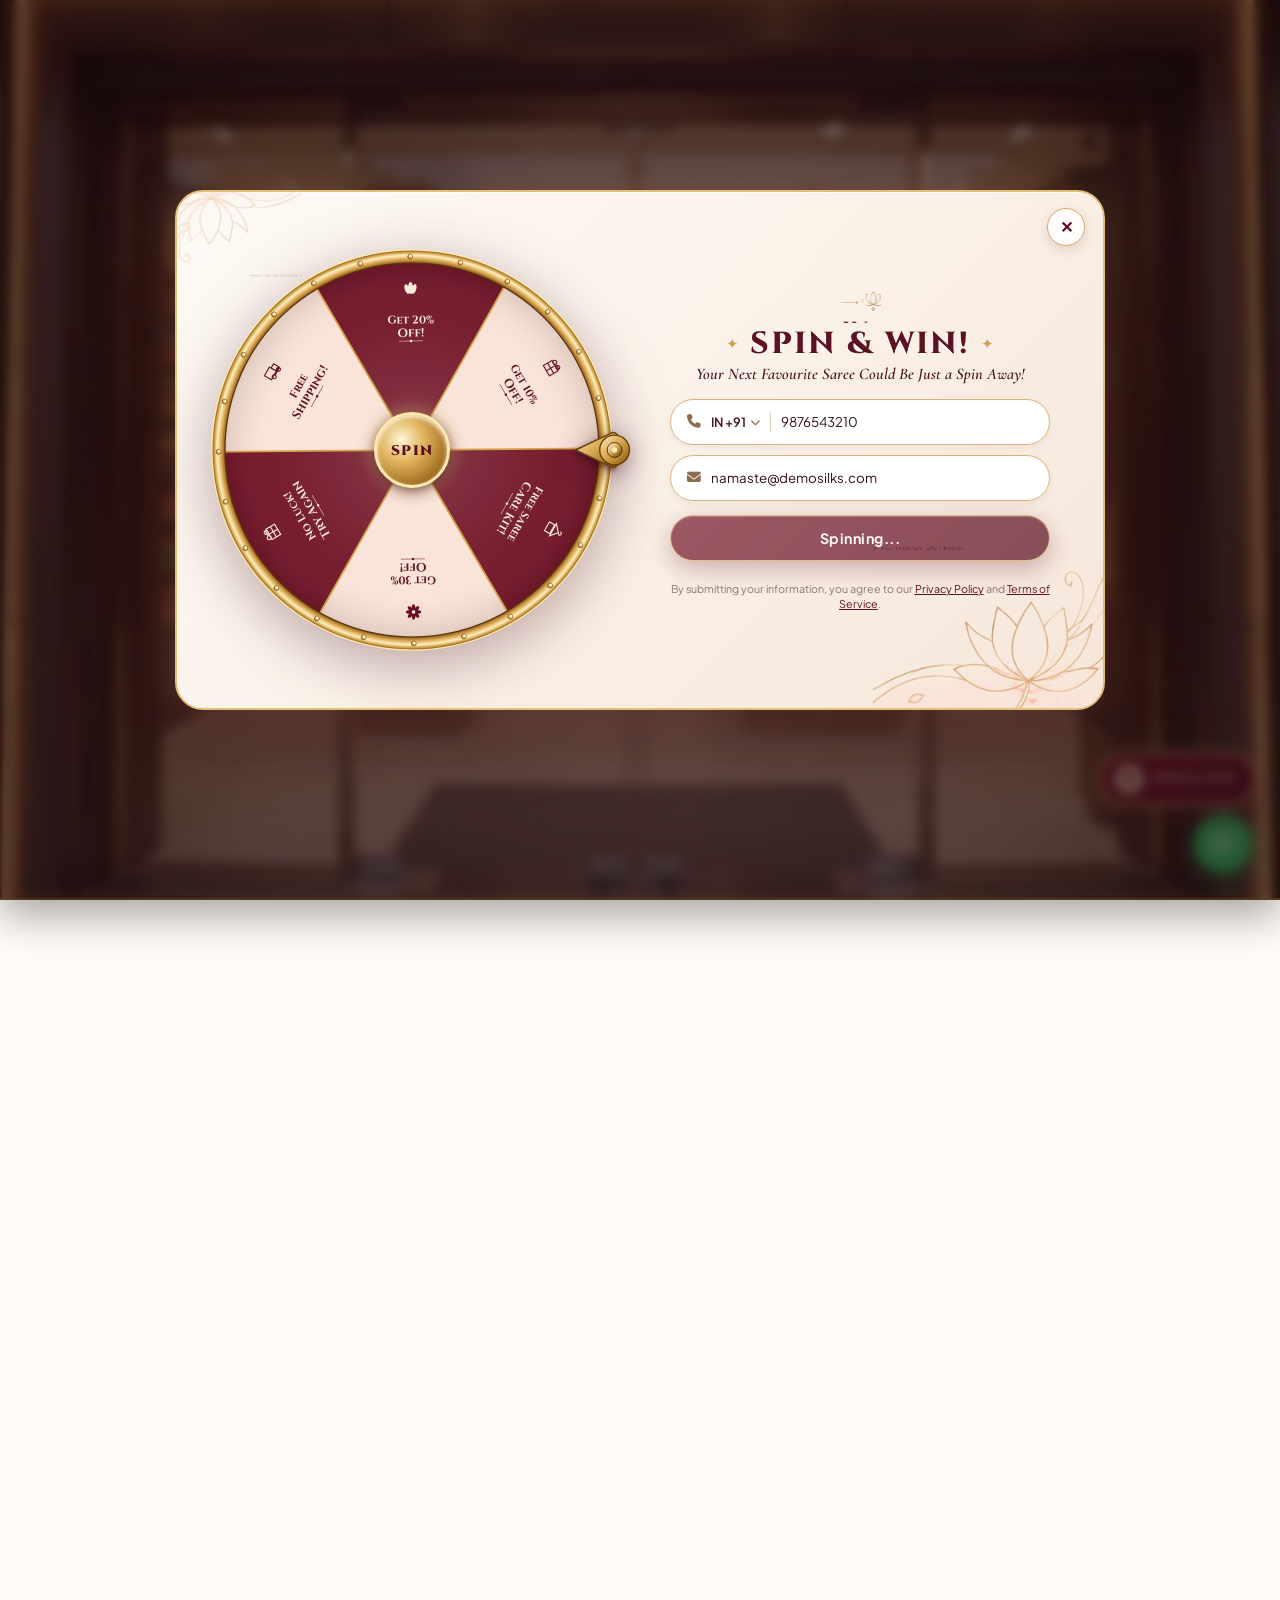
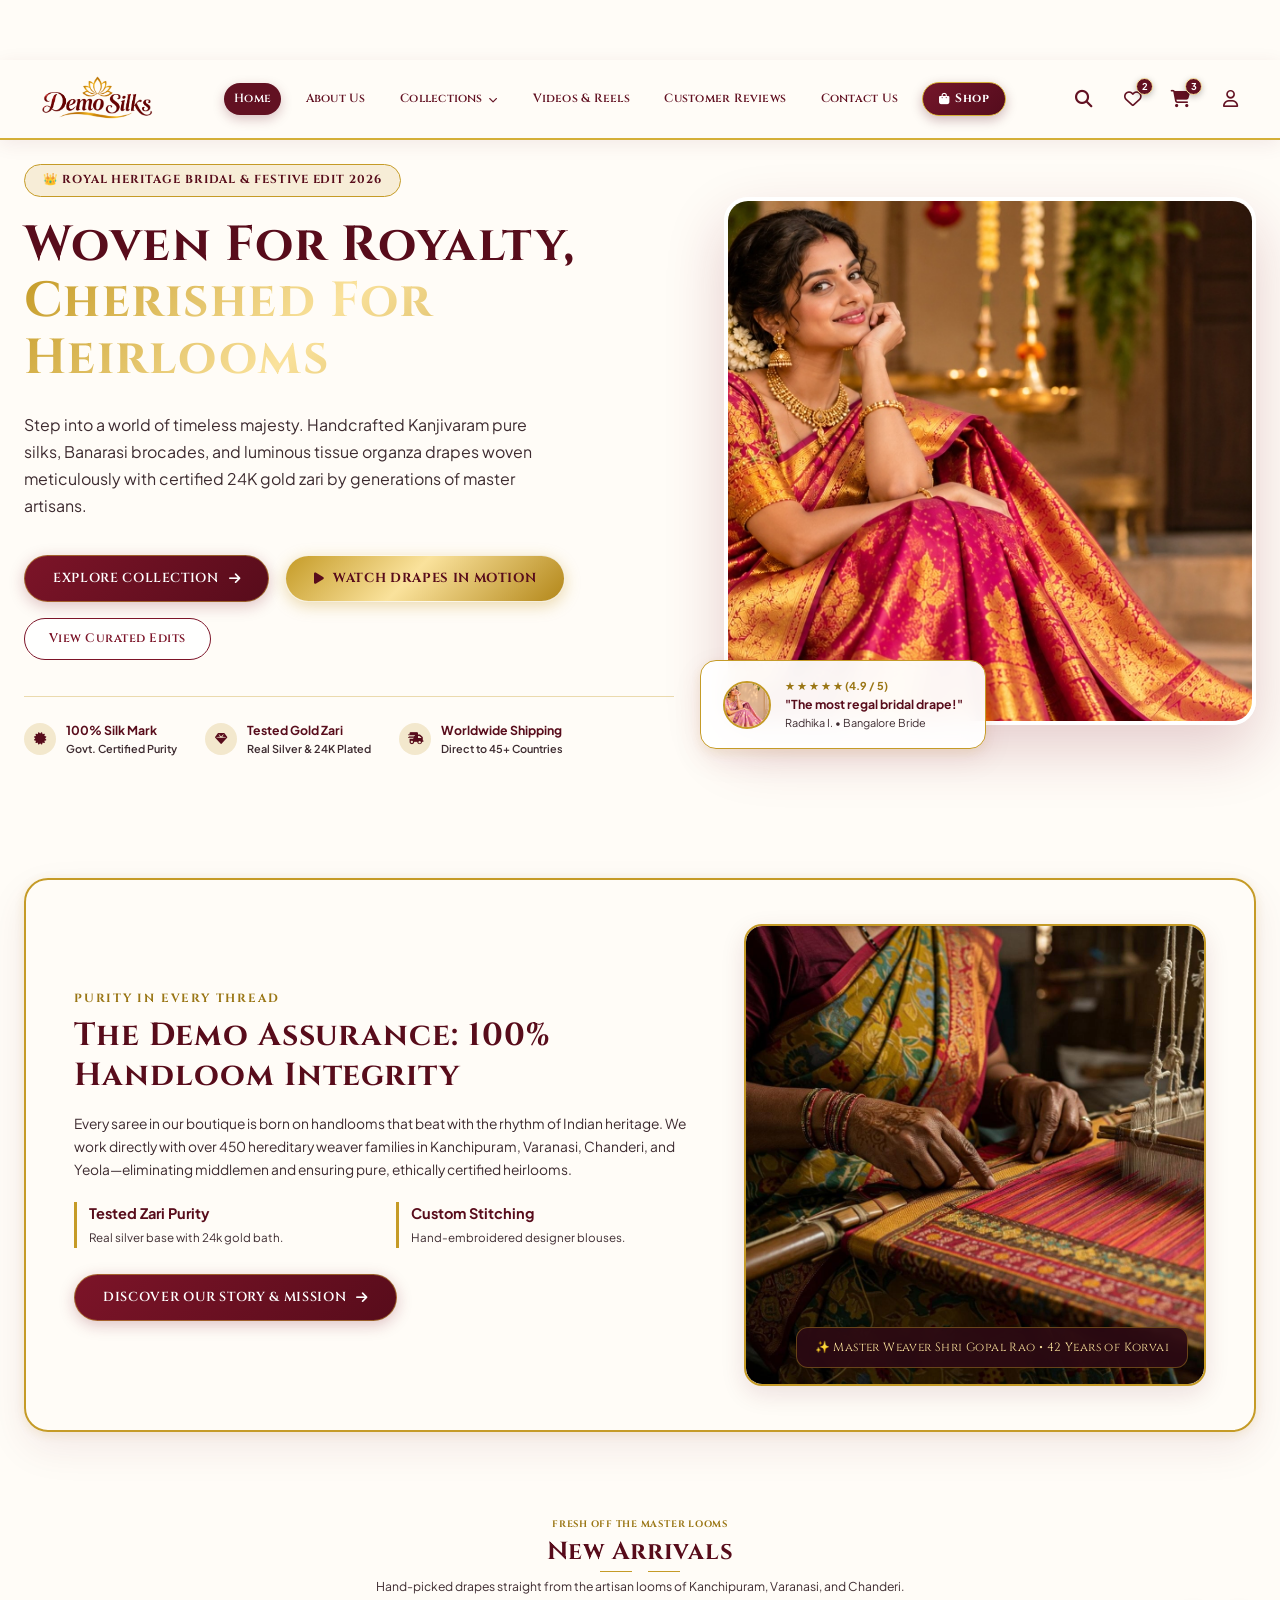
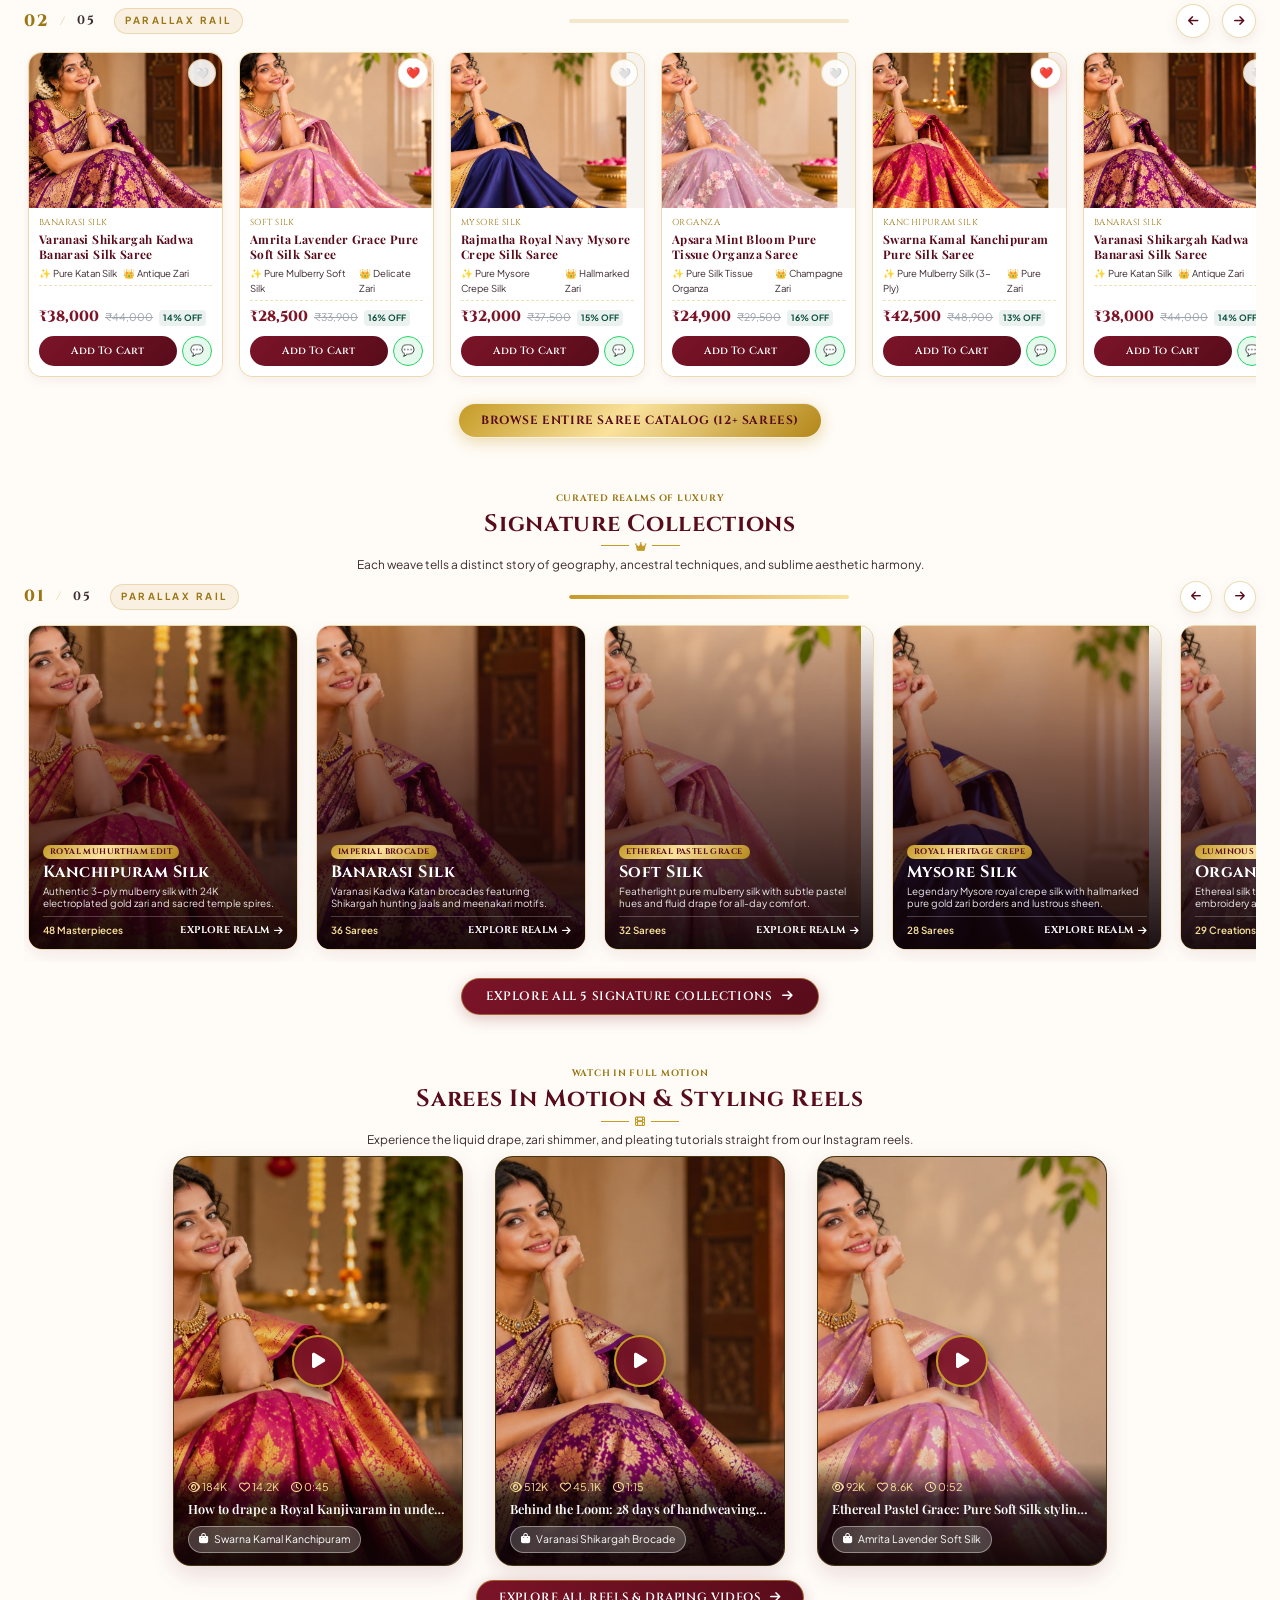
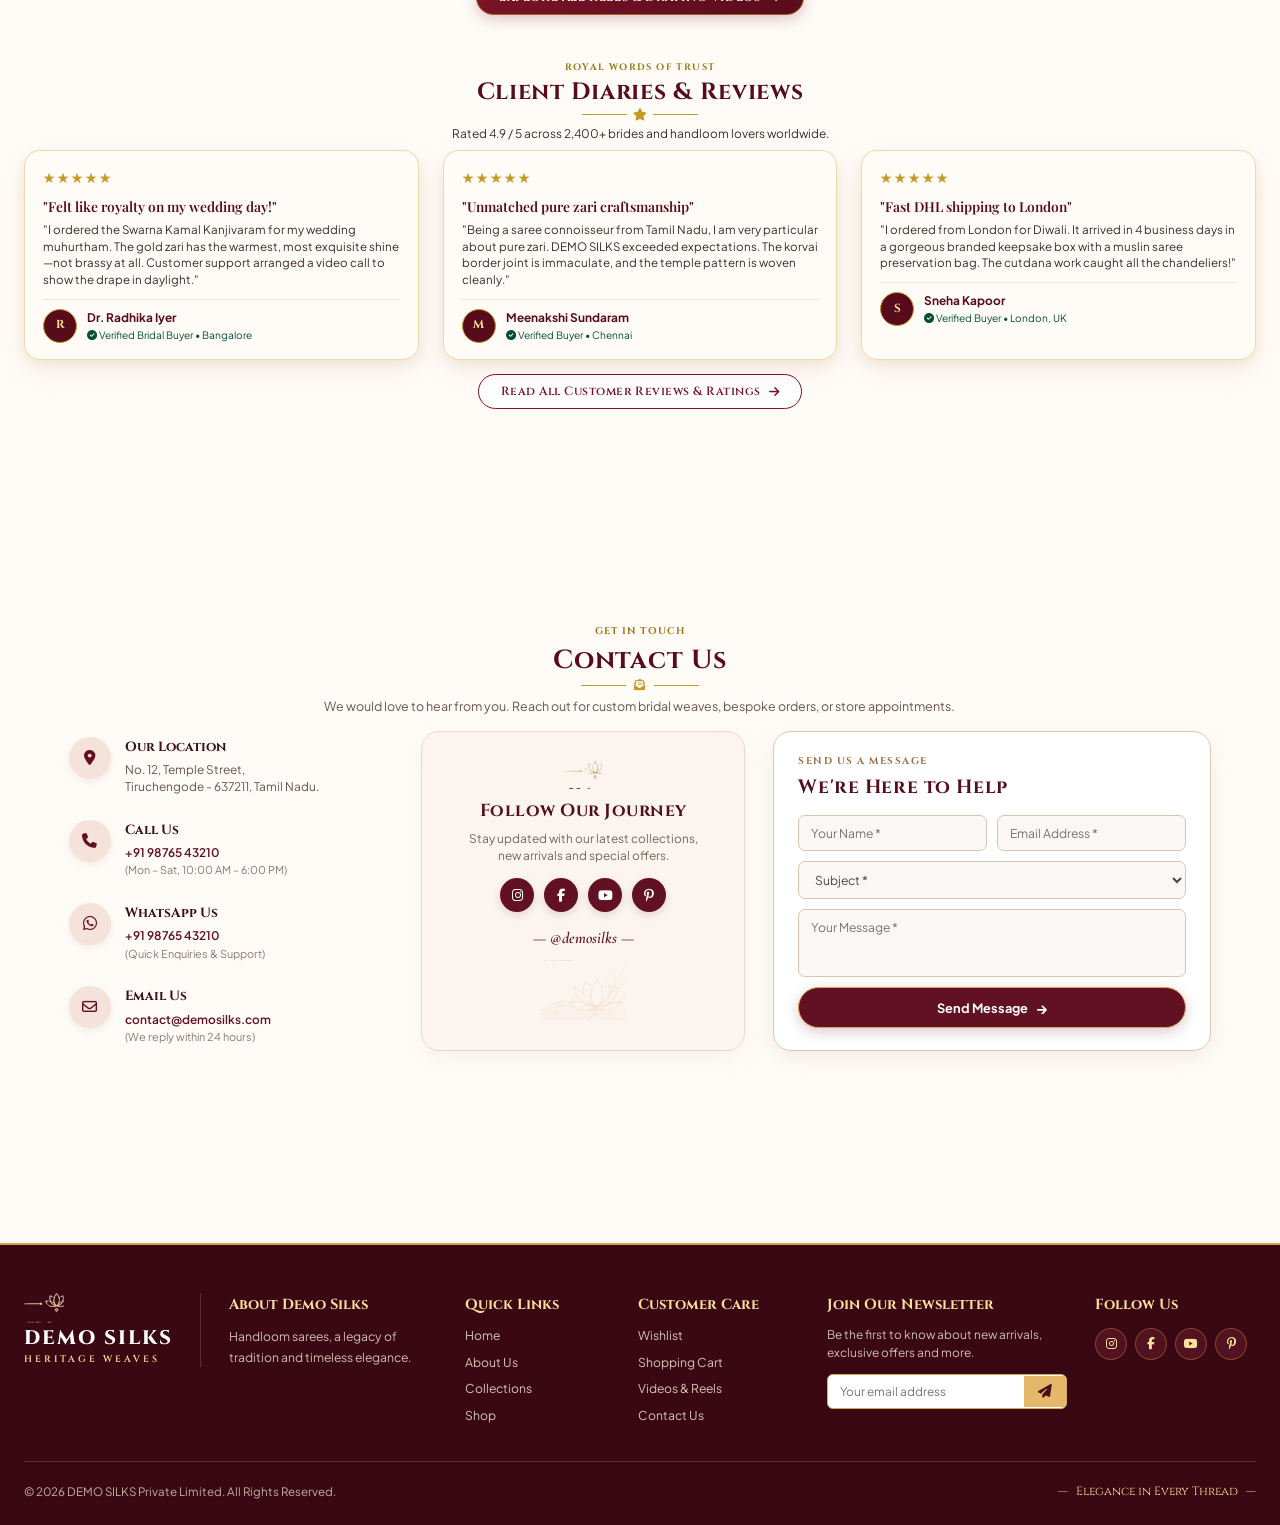
==== commit 64d3d078: "Enhance Contact Us section into a majestic full-page viewport stage with balanced spacing" ====
--- a/index.html
+++ b/index.html
@@ -469,32 +469,32 @@
     </div>
   </section>
 
-  <!-- LAST SECTION: CONTACT US -->
-  <section id="contactSection" class="vnila-contact-section" style="padding: 16px 0 20px 0; background: #fffcf7;">
-    <div class="container">
-      <div class="section-header" style="margin: 0 auto 8px auto;">
-        <span class="section-tag" style="margin-bottom: 2px; font-size: 0.64rem; padding: 2px 9px;">Get In Touch</span>
-        <h2 class="section-title" style="font-size: 1.62rem; margin-bottom: 3px; line-height: 1.15;">Contact Us</h2>
-        <div class="section-divider" style="margin: 3px auto 5px auto; gap: 6px;">
-          <span></span><i class="fa-solid fa-envelope-open-text"></i><span></span>
-        </div>
-        <p class="section-desc" style="font-size: 0.82rem; line-height: 1.32; margin-bottom: 0;">
+  <!-- LAST SECTION: CONTACT US (FULL PAGE VIEWPORT STAGE) -->
+  <section id="contactSection" class="vnila-contact-section">
+    <div class="container" style="max-width: 1340px; width: 93%;">
+      <div class="section-header" style="margin: 0 auto 16px auto; text-align: center;">
+        <span class="section-tag" style="margin-bottom: 3px; font-size: 0.68rem; padding: 3px 12px; letter-spacing: 0.1em;">Get In Touch</span>
+        <h2 class="section-title" style="font-size: 1.8rem; margin-bottom: 3px; line-height: 1.18;">Contact Us</h2>
+        <div class="section-divider" style="margin: 3px auto 6px auto; gap: 8px;">
+          <span></span><i class="fa-solid fa-envelope-open-text" style="font-size: 0.80rem;"></i><span></span>
+        </div>
+        <p class="section-desc" style="font-size: 0.86rem; line-height: 1.38; margin-bottom: 0; color: #68544c;">
           We would love to hear from you. Reach out for custom bridal weaves, bespoke orders, or store appointments.
         </p>
       </div>
 
-      <!-- 3-Column Grid matching reference image -->
-      <div class="vnila-contact-grid" style="gap: 22px; align-items: stretch;">
+      <!-- 3-Column Grid matching reference image (Full Page Width) -->
+      <div class="vnila-contact-grid">
         <!-- Col 1: 4 Contact Info Items -->
-        <div style="display:flex; flex-direction:column; gap:10px; padding-top:2px; justify-content:space-between;">
+        <div style="display:flex; flex-direction:column; justify-content:space-between; gap:14px; padding:6px 0;">
           <!-- Item 1: Our Location -->
-          <div style="display:flex; gap:12px; align-items:flex-start;">
-            <div style="width:38px; height:38px; border-radius:50%; background:#f5e2da; display:flex; align-items:center; justify-content:center; color:#621023; font-size:0.95rem; flex-shrink:0;">
+          <div style="display:flex; gap:14px; align-items:flex-start;">
+            <div style="width:42px; height:42px; border-radius:50%; background:#f5e2da; display:flex; align-items:center; justify-content:center; color:#621023; font-size:1.05rem; flex-shrink:0; box-shadow:0 3px 8px rgba(98, 16, 35, 0.08);">
               <i class="fa-solid fa-location-dot"></i>
             </div>
             <div>
-              <h4 style="font-family:'Cinzel', serif; font-size:0.85rem; font-weight:700; color:#3d0d18; margin:0 0 2px;">Our Location</h4>
-              <p style="font-size:0.78rem; color:#68544c; line-height:1.4; margin:0;">
+              <h4 style="font-family:'Cinzel', serif; font-size:0.92rem; font-weight:700; color:#3d0d18; margin:0 0 3px;">Our Location</h4>
+              <p style="font-size:0.82rem; color:#68544c; line-height:1.45; margin:0;">
                 No. 12, Temple Street,<br>
                 Tiruchengode - 637211, Tamil Nadu.
               </p>
@@ -502,88 +502,88 @@
           </div>
 
           <!-- Item 2: Call Us -->
-          <div style="display:flex; gap:12px; align-items:flex-start;">
-            <div style="width:38px; height:38px; border-radius:50%; background:#f5e2da; display:flex; align-items:center; justify-content:center; color:#621023; font-size:0.95rem; flex-shrink:0;">
+          <div style="display:flex; gap:14px; align-items:flex-start;">
+            <div style="width:42px; height:42px; border-radius:50%; background:#f5e2da; display:flex; align-items:center; justify-content:center; color:#621023; font-size:1.02rem; flex-shrink:0; box-shadow:0 3px 8px rgba(98, 16, 35, 0.08);">
               <i class="fa-solid fa-phone"></i>
             </div>
             <div>
-              <h4 style="font-family:'Cinzel', serif; font-size:0.85rem; font-weight:700; color:#3d0d18; margin:0 0 2px;">Call Us</h4>
-              <p style="font-size:0.78rem; color:#68544c; line-height:1.4; margin:0;">
+              <h4 style="font-family:'Cinzel', serif; font-size:0.92rem; font-weight:700; color:#3d0d18; margin:0 0 3px;">Call Us</h4>
+              <p style="font-size:0.82rem; color:#68544c; line-height:1.45; margin:0;">
                 <a href="tel:+919876543210" style="color:#621023; font-weight:600; text-decoration:none;">+91 98765 43210</a><br>
-                <span style="font-size:0.72rem; color:#8c7870;">(Mon – Sat, 10:00 AM – 6:00 PM)</span>
+                <span style="font-size:0.75rem; color:#8c7870;">(Mon – Sat, 10:00 AM – 6:00 PM)</span>
               </p>
             </div>
           </div>
 
           <!-- Item 3: WhatsApp Us -->
-          <div style="display:flex; gap:12px; align-items:flex-start;">
-            <div style="width:38px; height:38px; border-radius:50%; background:#f5e2da; display:flex; align-items:center; justify-content:center; color:#621023; font-size:1.0rem; flex-shrink:0;">
+          <div style="display:flex; gap:14px; align-items:flex-start;">
+            <div style="width:42px; height:42px; border-radius:50%; background:#f5e2da; display:flex; align-items:center; justify-content:center; color:#621023; font-size:1.1rem; flex-shrink:0; box-shadow:0 3px 8px rgba(98, 16, 35, 0.08);">
               <i class="fa-brands fa-whatsapp"></i>
             </div>
             <div>
-              <h4 style="font-family:'Cinzel', serif; font-size:0.85rem; font-weight:700; color:#3d0d18; margin:0 0 2px;">WhatsApp Us</h4>
-              <p style="font-size:0.78rem; color:#68544c; line-height:1.4; margin:0;">
+              <h4 style="font-family:'Cinzel', serif; font-size:0.92rem; font-weight:700; color:#3d0d18; margin:0 0 3px;">WhatsApp Us</h4>
+              <p style="font-size:0.82rem; color:#68544c; line-height:1.45; margin:0;">
                 <a href="javascript:void(0)" onclick="DemoStore.openWhatsApp()" style="color:#621023; font-weight:600; text-decoration:none;">+91 98765 43210</a><br>
-                <span style="font-size:0.72rem; color:#8c7870;">(Quick Enquiries & Support)</span>
+                <span style="font-size:0.75rem; color:#8c7870;">(Quick Enquiries & Support)</span>
               </p>
             </div>
           </div>
 
           <!-- Item 4: Email Us -->
-          <div style="display:flex; gap:12px; align-items:flex-start;">
-            <div style="width:38px; height:38px; border-radius:50%; background:#f5e2da; display:flex; align-items:center; justify-content:center; color:#621023; font-size:0.95rem; flex-shrink:0;">
+          <div style="display:flex; gap:14px; align-items:flex-start;">
+            <div style="width:42px; height:42px; border-radius:50%; background:#f5e2da; display:flex; align-items:center; justify-content:center; color:#621023; font-size:1.02rem; flex-shrink:0; box-shadow:0 3px 8px rgba(98, 16, 35, 0.08);">
               <i class="fa-regular fa-envelope"></i>
             </div>
             <div>
-              <h4 style="font-family:'Cinzel', serif; font-size:0.85rem; font-weight:700; color:#3d0d18; margin:0 0 2px;">Email Us</h4>
-              <p style="font-size:0.78rem; color:#68544c; line-height:1.4; margin:0;">
+              <h4 style="font-family:'Cinzel', serif; font-size:0.92rem; font-weight:700; color:#3d0d18; margin:0 0 3px;">Email Us</h4>
+              <p style="font-size:0.82rem; color:#68544c; line-height:1.45; margin:0;">
                 <a href="mailto:contact@demosilks.com" style="color:#621023; font-weight:600; text-decoration:none;">contact@demosilks.com</a><br>
-                <span style="font-size:0.72rem; color:#8c7870;">(We reply within 24 hours)</span>
+                <span style="font-size:0.75rem; color:#8c7870;">(We reply within 24 hours)</span>
               </p>
             </div>
           </div>
         </div>
 
         <!-- Col 2: Follow Our Journey Card -->
-        <div style="background:#fcf5ef; border:1px solid #ebd8c8; border-radius:16px; padding:18px 16px; text-align:center; display:flex; flex-direction:column; align-items:center; justify-content:center; box-shadow:0 6px 18px rgba(99, 17, 36, 0.04); position:relative; overflow:hidden;">
-          <img src="assets/images/spin-win-top-lotus-clean.png" alt="Lotus Motif" style="height:24px; margin-bottom:6px; opacity:0.85;">
+        <div style="background:#fcf5ef; border:1px solid #ebd8c8; border-radius:18px; padding:24px 20px; text-align:center; display:flex; flex-direction:column; align-items:center; justify-content:center; box-shadow:0 8px 24px rgba(99, 17, 36, 0.05); position:relative; overflow:hidden;">
+          <img src="assets/images/spin-win-top-lotus-clean.png" alt="Lotus Motif" style="height:28px; margin-bottom:8px; opacity:0.9;">
           
-          <h3 style="font-family:'Cinzel', serif; font-size:1.1rem; font-weight:700; color:#540e1d; margin:0 0 4px;">Follow Our Journey</h3>
-          <p style="font-family:'Plus Jakarta Sans', sans-serif; font-size:0.78rem; color:#78645a; line-height:1.35; margin:0 0 10px; max-width:210px;">
+          <h3 style="font-family:'Cinzel', serif; font-size:1.2rem; font-weight:700; color:#540e1d; margin:0 0 6px;">Follow Our Journey</h3>
+          <p style="font-family:'Plus Jakarta Sans', sans-serif; font-size:0.82rem; color:#78645a; line-height:1.4; margin:0 0 14px; max-width:240px;">
             Stay updated with our latest collections, new arrivals and special offers.
           </p>
 
           <!-- Social Buttons in Burgundy Circles -->
-          <div style="display:flex; justify-content:center; gap:8px; margin-bottom:10px;">
-            <a href="https://instagram.com" target="_blank" style="width:30px; height:30px; border-radius:50%; background:#621023; color:#fff; display:flex; align-items:center; justify-content:center; font-size:0.82rem; text-decoration:none; transition:all 0.2s;" onmouseover="this.style.background='#d4a75b'" onmouseout="this.style.background='#621023'"><i class="fa-brands fa-instagram"></i></a>
-            <a href="https://facebook.com" target="_blank" style="width:30px; height:30px; border-radius:50%; background:#621023; color:#fff; display:flex; align-items:center; justify-content:center; font-size:0.82rem; text-decoration:none; transition:all 0.2s;" onmouseover="this.style.background='#d4a75b'" onmouseout="this.style.background='#621023'"><i class="fa-brands fa-facebook-f"></i></a>
-            <a href="https://youtube.com" target="_blank" style="width:30px; height:30px; border-radius:50%; background:#621023; color:#fff; display:flex; align-items:center; justify-content:center; font-size:0.82rem; text-decoration:none; transition:all 0.2s;" onmouseover="this.style.background='#d4a75b'" onmouseout="this.style.background='#621023'"><i class="fa-brands fa-youtube"></i></a>
-            <a href="https://pinterest.com" target="_blank" style="width:30px; height:30px; border-radius:50%; background:#621023; color:#fff; display:flex; align-items:center; justify-content:center; font-size:0.82rem; text-decoration:none; transition:all 0.2s;" onmouseover="this.style.background='#d4a75b'" onmouseout="this.style.background='#621023'"><i class="fa-brands fa-pinterest-p"></i></a>
-          </div>
-
-          <div style="font-family:'Cormorant Garamond', Georgia, serif; font-style:italic; font-size:1.0rem; color:#621023; margin-bottom:6px;">
+          <div style="display:flex; justify-content:center; gap:10px; margin-bottom:14px;">
+            <a href="https://instagram.com" target="_blank" style="width:34px; height:34px; border-radius:50%; background:#621023; color:#fff; display:flex; align-items:center; justify-content:center; font-size:0.9rem; text-decoration:none; transition:all 0.2s; box-shadow:0 3px 8px rgba(98, 16, 35, 0.15);" onmouseover="this.style.background='#d4a75b'" onmouseout="this.style.background='#621023'"><i class="fa-brands fa-instagram"></i></a>
+            <a href="https://facebook.com" target="_blank" style="width:34px; height:34px; border-radius:50%; background:#621023; color:#fff; display:flex; align-items:center; justify-content:center; font-size:0.9rem; text-decoration:none; transition:all 0.2s; box-shadow:0 3px 8px rgba(98, 16, 35, 0.15);" onmouseover="this.style.background='#d4a75b'" onmouseout="this.style.background='#621023'"><i class="fa-brands fa-facebook-f"></i></a>
+            <a href="https://youtube.com" target="_blank" style="width:34px; height:34px; border-radius:50%; background:#621023; color:#fff; display:flex; align-items:center; justify-content:center; font-size:0.9rem; text-decoration:none; transition:all 0.2s; box-shadow:0 3px 8px rgba(98, 16, 35, 0.15);" onmouseover="this.style.background='#d4a75b'" onmouseout="this.style.background='#621023'"><i class="fa-brands fa-youtube"></i></a>
+            <a href="https://pinterest.com" target="_blank" style="width:34px; height:34px; border-radius:50%; background:#621023; color:#fff; display:flex; align-items:center; justify-content:center; font-size:0.9rem; text-decoration:none; transition:all 0.2s; box-shadow:0 3px 8px rgba(98, 16, 35, 0.15);" onmouseover="this.style.background='#d4a75b'" onmouseout="this.style.background='#621023'"><i class="fa-brands fa-pinterest-p"></i></a>
+          </div>
+
+          <div style="font-family:'Cormorant Garamond', Georgia, serif; font-style:italic; font-size:1.1rem; color:#621023; margin-bottom:8px; font-weight:600;">
             — @demosilks —
           </div>
 
-          <img src="assets/images/spin-win-lotus-br.png" alt="Lotus Flourish" style="width:75px; opacity:0.3; margin-top:0;">
+          <img src="assets/images/spin-win-lotus-br.png" alt="Lotus Flourish" style="width:85px; opacity:0.32; margin-top:0;">
         </div>
 
         <!-- Col 3: We're Here to Help Form Card -->
-        <div class="vnila-contact-form-col" style="background:#ffffff; border:1px solid #dfc7b0; border-radius:16px; padding:18px 20px; box-shadow:0 8px 24px rgba(99, 17, 36, 0.06);">
-          <div style="font-family:'Cinzel', serif; font-size:0.65rem; font-weight:700; letter-spacing:1px; color:#9c7042; text-transform:uppercase; margin-bottom:2px;">
+        <div class="vnila-contact-form-col" style="background:#ffffff; border:1px solid #dfc7b0; border-radius:18px; padding:22px 24px; box-shadow:0 8px 26px rgba(99, 17, 36, 0.07);">
+          <div style="font-family:'Cinzel', serif; font-size:0.68rem; font-weight:700; letter-spacing:1.5px; color:#9c7042; text-transform:uppercase; margin-bottom:3px;">
             SEND US A MESSAGE
           </div>
-          <h3 style="font-family:'Cinzel', serif; font-size:1.25rem; font-weight:700; color:#540e1d; margin:0 0 10px;">
+          <h3 style="font-family:'Cinzel', serif; font-size:1.32rem; font-weight:700; color:#540e1d; margin:0 0 12px;">
             We're Here to Help
           </h3>
 
-          <form onsubmit="event.preventDefault(); DemoStore.showToast('✨ Thank you! Your message has been sent to our concierge team.'); this.reset();" style="display:flex; flex-direction:column; gap:8px;">
-            <div class="vnila-contact-inputs-row" style="gap: 8px;">
-              <input type="text" placeholder="Your Name *" required style="padding:7px 11px; border:1px solid #d9c4b2; border-radius:6px; font-size:0.80rem; outline:none; background:#faf7f4; font-family:'Plus Jakarta Sans', sans-serif;">
-              <input type="email" placeholder="Email Address *" required style="padding:7px 11px; border:1px solid #d9c4b2; border-radius:6px; font-size:0.80rem; outline:none; background:#faf7f4; font-family:'Plus Jakarta Sans', sans-serif;">
-            </div>
-
-            <select required style="padding:7px 11px; border:1px solid #d9c4b2; border-radius:6px; font-size:0.80rem; outline:none; background:#faf7f4; color:#55433c; font-family:'Plus Jakarta Sans', sans-serif; cursor:pointer;">
+          <form onsubmit="event.preventDefault(); DemoStore.showToast('✨ Thank you! Your message has been sent to our concierge team.'); this.reset();" style="display:flex; flex-direction:column; gap:10px;">
+            <div class="vnila-contact-inputs-row" style="gap: 10px;">
+              <input type="text" placeholder="Your Name *" required style="padding:9px 12px; border:1px solid #d9c4b2; border-radius:7px; font-size:0.84rem; outline:none; background:#faf7f4; font-family:'Plus Jakarta Sans', sans-serif;">
+              <input type="email" placeholder="Email Address *" required style="padding:9px 12px; border:1px solid #d9c4b2; border-radius:7px; font-size:0.84rem; outline:none; background:#faf7f4; font-family:'Plus Jakarta Sans', sans-serif;">
+            </div>
+
+            <select required style="padding:9px 12px; border:1px solid #d9c4b2; border-radius:7px; font-size:0.84rem; outline:none; background:#faf7f4; color:#55433c; font-family:'Plus Jakarta Sans', sans-serif; cursor:pointer;">
               <option value="" disabled selected>Subject *</option>
               <option value="Bridal Saree Consultation">Bridal Saree Consultation</option>
               <option value="Custom Blouse Stitching">Custom Blouse Stitching</option>
@@ -592,11 +592,11 @@
               <option value="General Query">General Query</option>
             </select>
 
-            <textarea rows="2" placeholder="Your Message *" required style="height:56px; padding:7px 11px; border:1px solid #d9c4b2; border-radius:6px; font-size:0.80rem; outline:none; background:#faf7f4; font-family:'Plus Jakarta Sans', sans-serif; resize:none;"></textarea>
-
-            <button type="submit" style="background:#621023; color:#ffffff; border:1px solid #d4a75b; border-radius:50px; padding:8px 22px; font-family:'Plus Jakarta Sans', sans-serif; font-size:0.85rem; font-weight:700; cursor:pointer; display:inline-flex; align-items:center; justify-content:center; gap:8px; width:100%; transition:all 0.25s; box-shadow:0 4px 12px rgba(98, 16, 35, 0.2);" onmouseover="this.style.background='#7b172f'" onmouseout="this.style.background='#621023'">
+            <textarea rows="3" placeholder="Your Message *" required style="height:68px; padding:9px 12px; border:1px solid #d9c4b2; border-radius:7px; font-size:0.84rem; outline:none; background:#faf7f4; font-family:'Plus Jakarta Sans', sans-serif; resize:none;"></textarea>
+
+            <button type="submit" style="background:#621023; color:#ffffff; border:1px solid #d4a75b; border-radius:50px; padding:10px 24px; font-family:'Plus Jakarta Sans', sans-serif; font-size:0.88rem; font-weight:700; cursor:pointer; display:inline-flex; align-items:center; justify-content:center; gap:8px; width:100%; transition:all 0.25s; box-shadow:0 4px 14px rgba(98, 16, 35, 0.22);" onmouseover="this.style.background='#7b172f'" onmouseout="this.style.background='#621023'">
               <span>Send Message</span>
-              <span style="font-size:1.0rem;">→</span>
+              <span style="font-size:1.05rem;">→</span>
             </button>
           </form>
         </div>
--- a/assets/css/style.css
+++ b/assets/css/style.css
@@ -1880,17 +1880,33 @@
   overflow: hidden;
 }
 
+.vnila-contact-section {
+  min-height: calc(100vh - 88px);
+  display: flex;
+  flex-direction: column;
+  justify-content: center;
+  box-sizing: border-box;
+  padding: 32px 0 38px 0;
+  background: #fffcf7;
+  position: relative;
+}
+
+.vnila-contact-section > .container {
+  max-width: 1340px;
+  width: 93%;
+}
+
 .vnila-contact-grid {
   display: grid;
   grid-template-columns: 1fr 1fr 1.35fr;
-  gap: 22px;
+  gap: 28px;
   align-items: stretch;
 }
 
 .vnila-contact-inputs-row {
   display: grid;
   grid-template-columns: 1fr 1fr;
-  gap: 8px;
+  gap: 10px;
 }
 
 .vnila-footer-grid {
@@ -1903,8 +1919,13 @@
 }
 
 @media (max-width: 1024px) {
+  .vnila-contact-section {
+    min-height: auto;
+    padding: 28px 0 32px 0;
+  }
   .vnila-contact-grid {
     grid-template-columns: 1fr 1fr;
+    gap: 22px;
   }
   .vnila-contact-form-col {
     grid-column: span 2;
@@ -1916,9 +1937,13 @@
 }
 
 @media (max-width: 768px) {
+  .vnila-contact-section {
+    min-height: auto;
+    padding: 22px 0 26px 0;
+  }
   .vnila-contact-grid {
     grid-template-columns: 1fr;
-    gap: 24px;
+    gap: 20px;
   }
   .vnila-contact-form-col {
     grid-column: span 1;
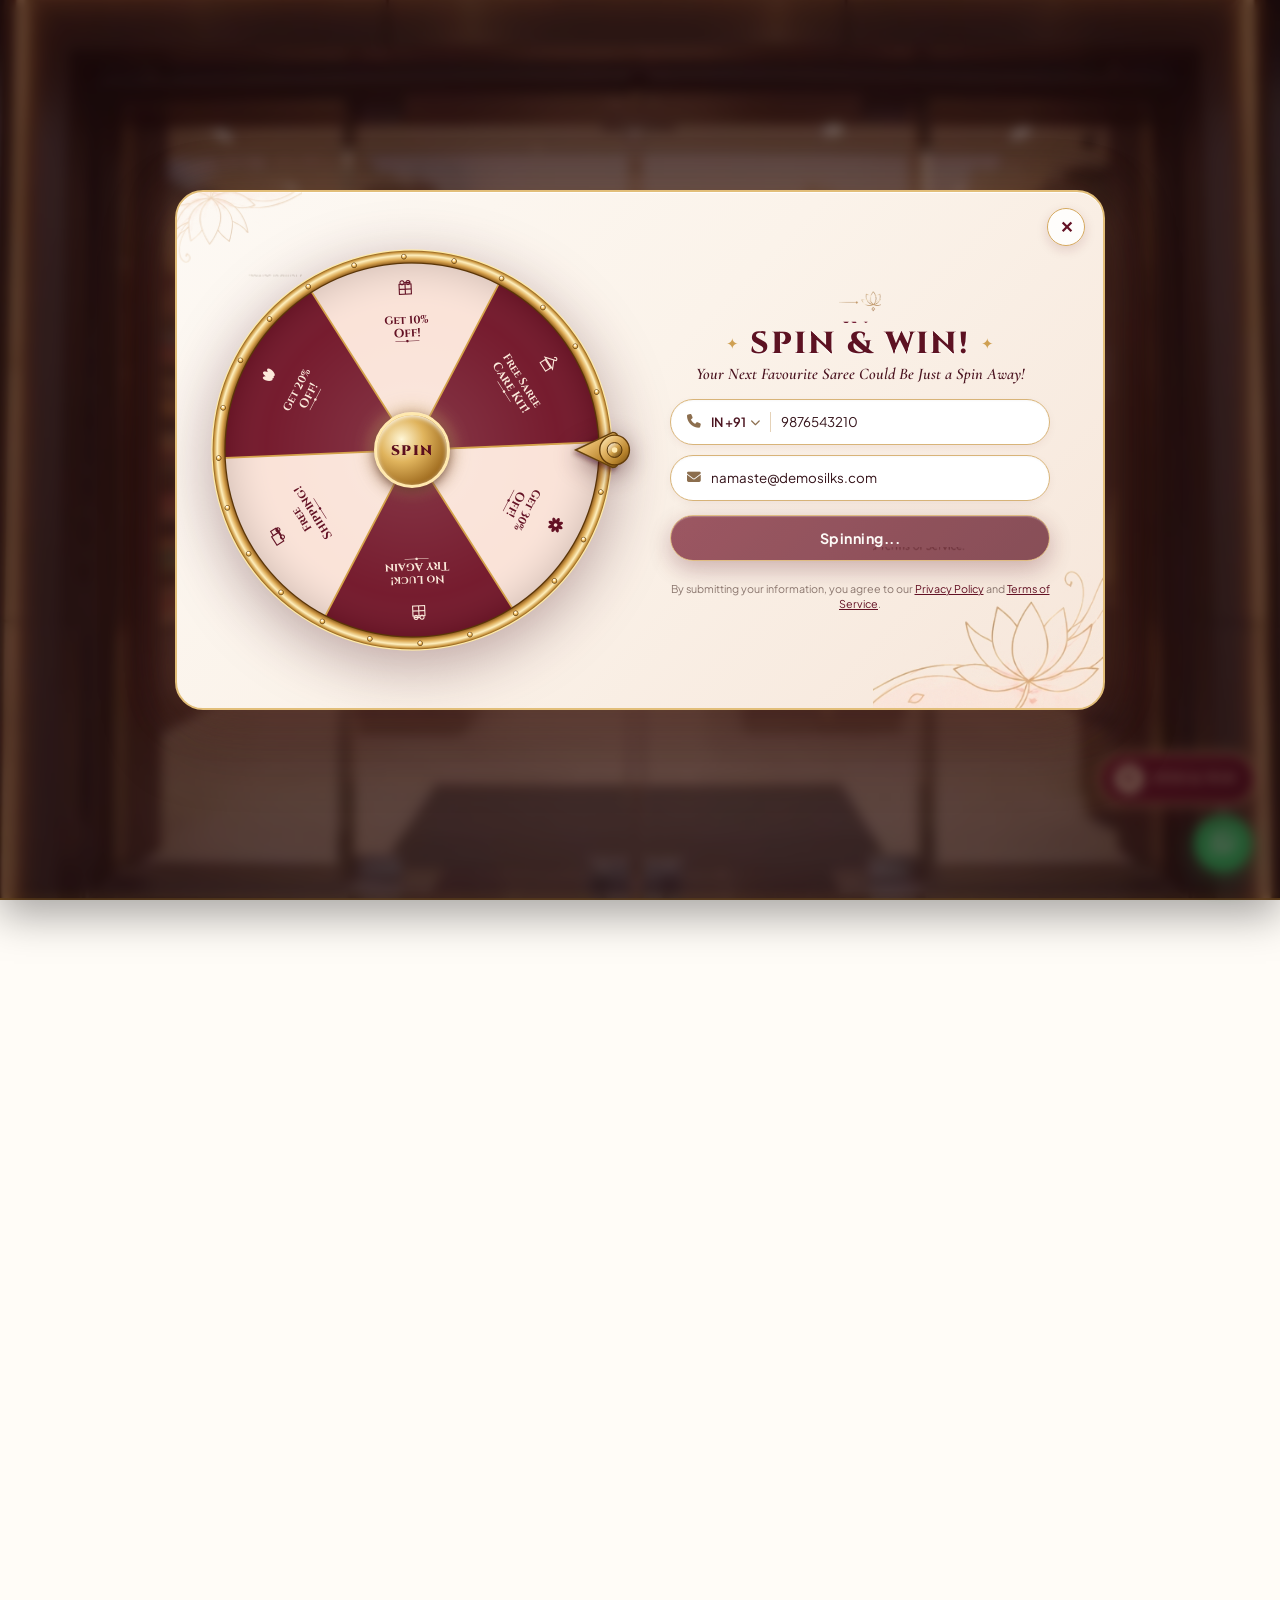
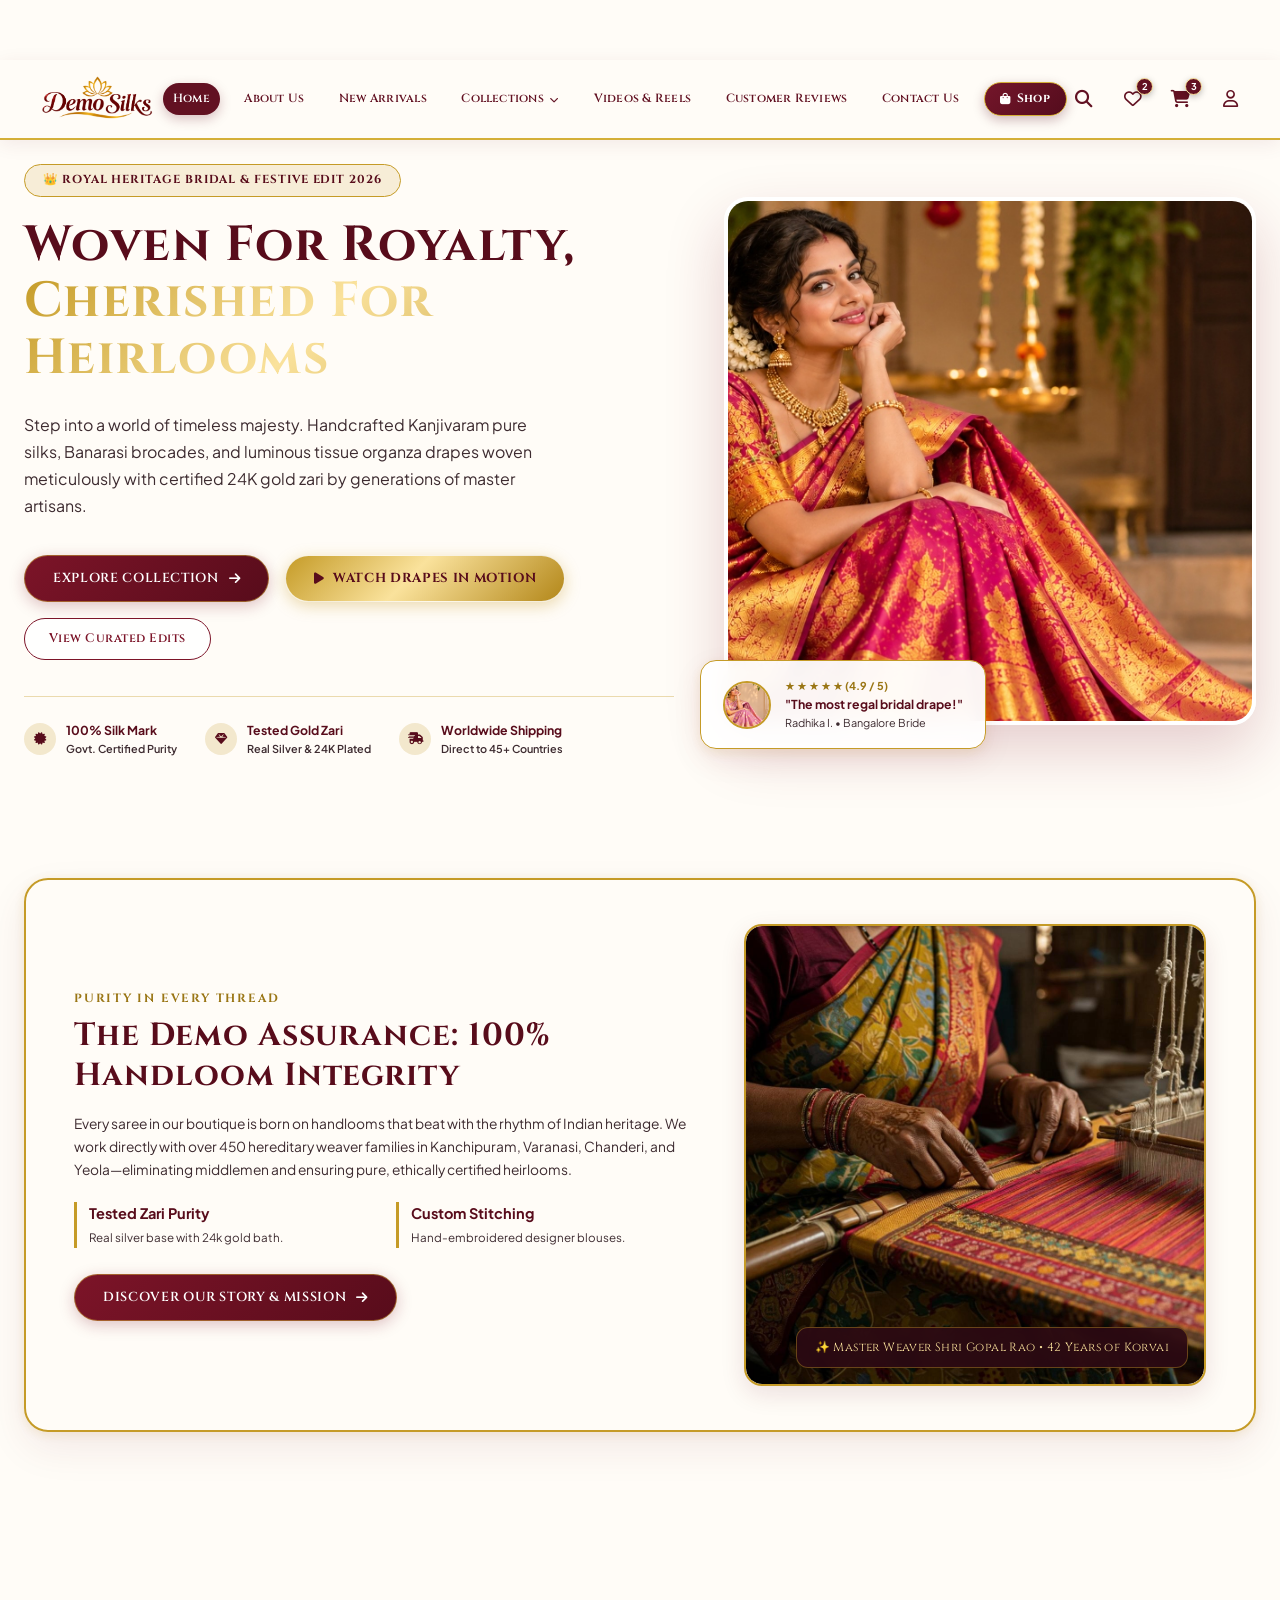
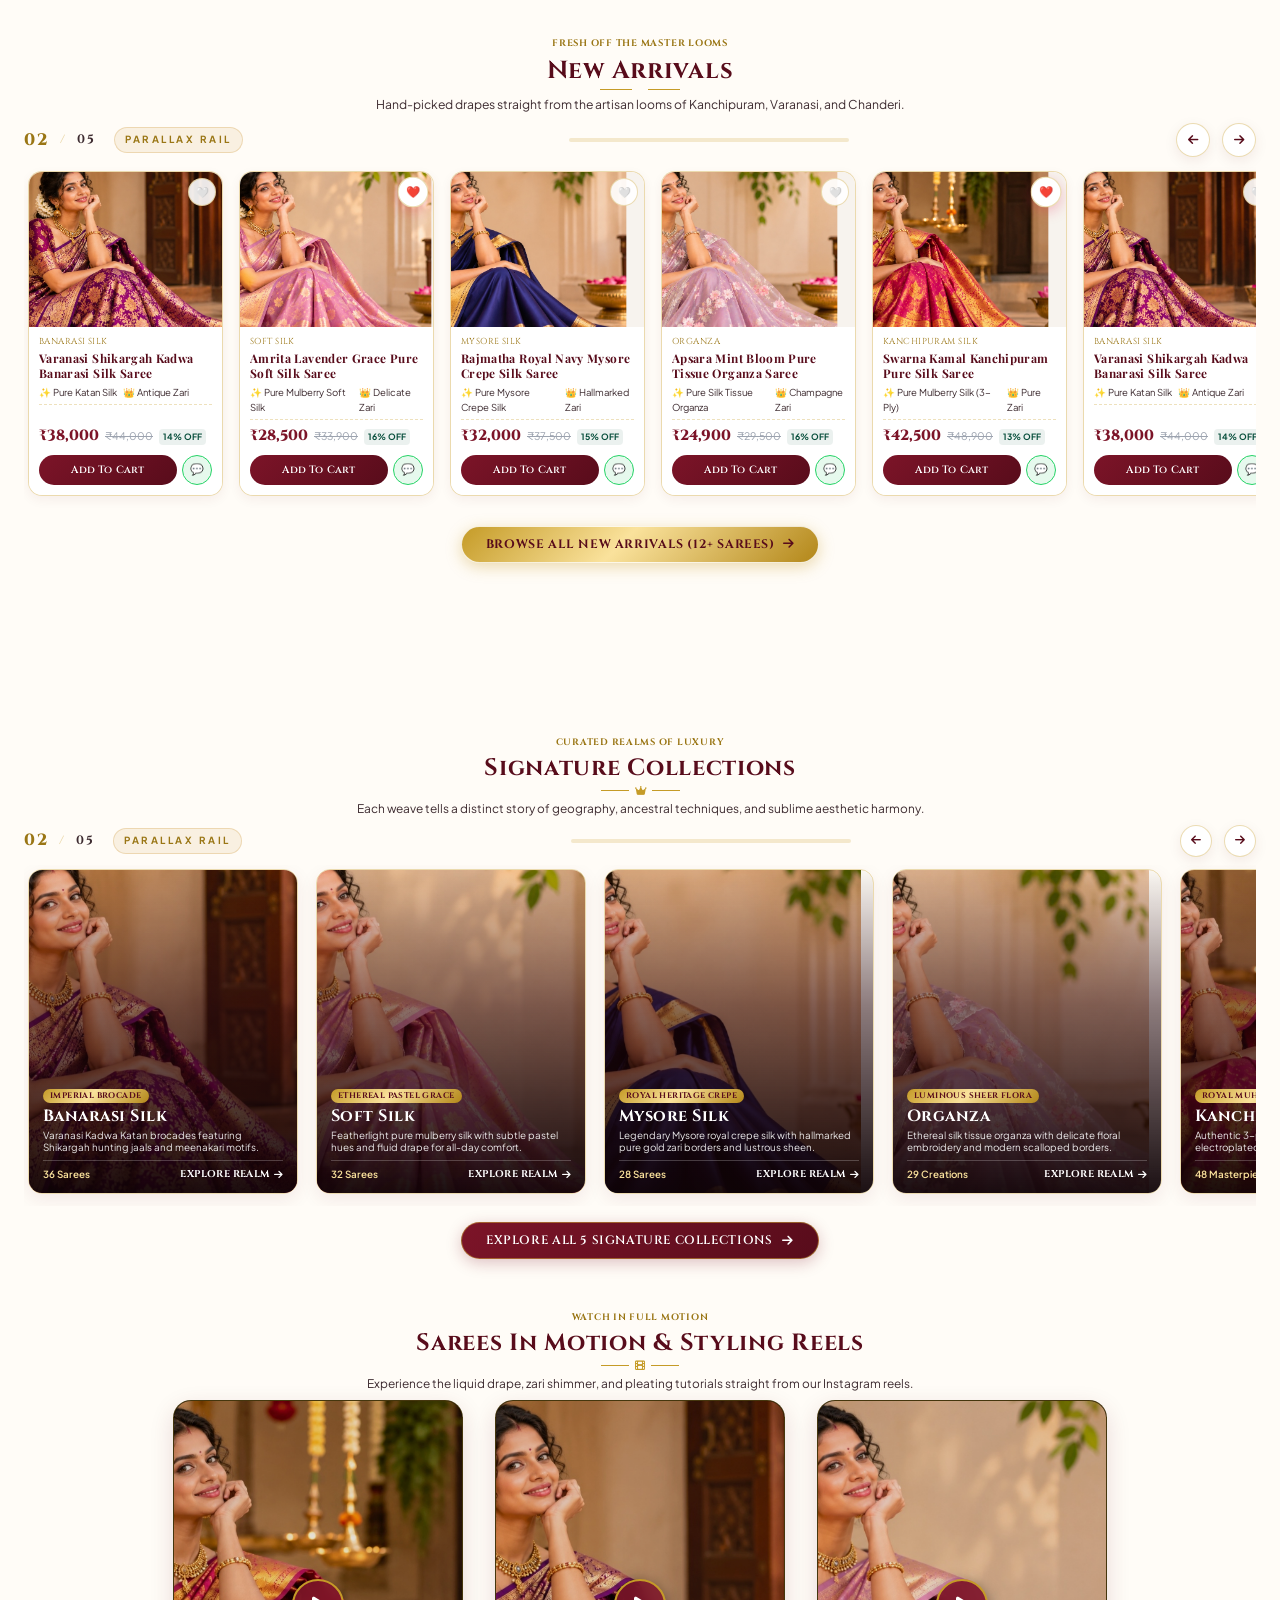
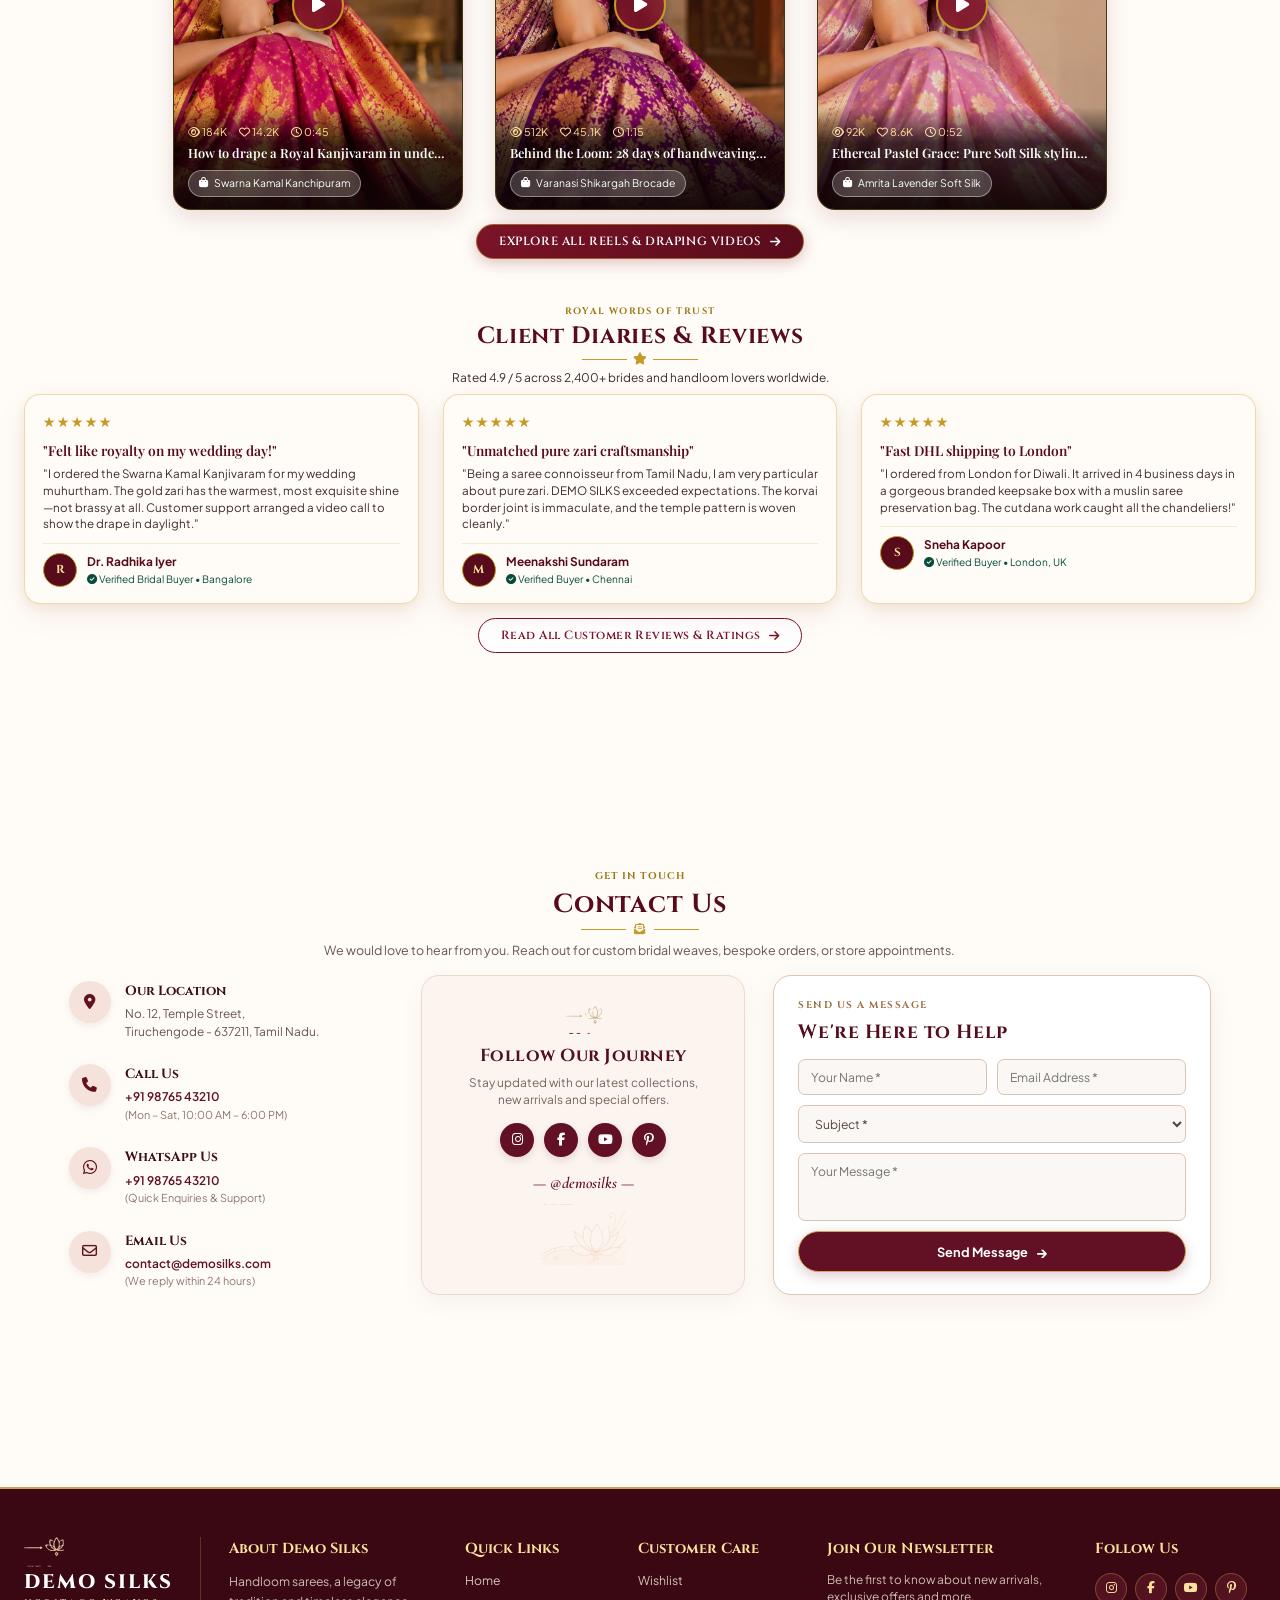
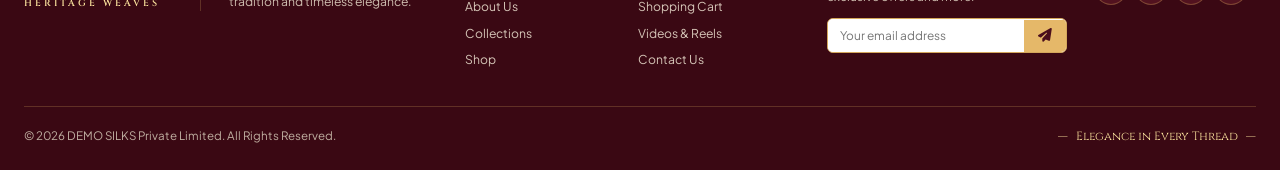
==== commit d61d4920: "Add dedicated New Arrivals page and format New Arrivals section as a standalone single-viewport stag" ====
--- a/index.html
+++ b/index.html
@@ -44,6 +44,9 @@
           <li class="nav-item-royal">
             <a href="about.html" class="nav-link-royal">About Us</a>
           </li>
+          <li class="nav-item-royal">
+            <a href="new-arrivals.html" class="nav-link-royal">New Arrivals</a>
+          </li>
           <li class="nav-item-royal has-dropdown">
             <a href="collections.html" class="nav-link-royal">Collections <i class="fa-solid fa-chevron-down nav-chevron"></i></a>
             <div class="nav-dropdown">
@@ -101,6 +104,7 @@
     <ul class="mobile-nav-list">
       <li><a href="index.html" class="active-mobile-link" onclick="closeMobileNav()">Home</a></li>
       <li><a href="about.html" onclick="closeMobileNav()">About Us</a></li>
+      <li><a href="new-arrivals.html" onclick="closeMobileNav()">New Arrivals</a></li>
       <li><a href="collections.html" onclick="closeMobileNav()">Collections</a></li>
       <li><a href="videos.html" onclick="closeMobileNav()">Videos & Reels</a></li>
       <li><a href="reviews.html" onclick="closeMobileNav()">Customer Reviews</a></li>
@@ -220,8 +224,8 @@
     </div>
   </section>
 
-  <!-- SECTION 3: CURATED SHOP (NEW ARRIVALS & HEIRLOOMS) -->
-  <section id="shopSection" style="padding: 18px 0 22px 0;">
+  <!-- SECTION 3: CURATED SHOP (NEW ARRIVALS & HEIRLOOMS - FULL VIEWPORT STAGE) -->
+  <section id="shopSection">
     <div class="container">
       <div class="section-header">
         <span class="section-tag">Fresh Off The Master Looms</span>
@@ -257,9 +261,9 @@
         </div>
       </div>
 
-      <div style="text-align: center; margin-top: 10px;">
-        <a href="shop.html" class="btn-royal-gold" style="padding: 7px 22px; font-size: 0.82rem;">
-          Browse Entire Saree Catalog (12+ Sarees)
+      <div style="text-align: center; margin-top: 14px;">
+        <a href="new-arrivals.html" class="btn-royal-gold" style="padding: 8px 24px; font-size: 0.84rem;">
+          Browse All New Arrivals (12+ Sarees) <i class="fa-solid fa-arrow-right"></i>
         </a>
       </div>
     </div>
--- a/assets/css/style.css
+++ b/assets/css/style.css
@@ -3377,8 +3377,31 @@
    ========================================================================== */
 
 #shopSection {
-  padding: 18px 0 22px 0 !important;
+  min-height: calc(100vh - 88px);
+  display: flex;
+  flex-direction: column;
+  justify-content: center;
   box-sizing: border-box;
+  padding: 24px 0 28px 0 !important;
+  position: relative !important;
+}
+
+#shopSection > .container {
+  width: 100%;
+}
+
+@media (max-width: 1024px) {
+  #shopSection {
+    min-height: auto;
+    padding: 20px 0 24px 0 !important;
+  }
+}
+
+@media (max-width: 768px) {
+  #shopSection {
+    min-height: auto;
+    padding: 16px 0 20px 0 !important;
+  }
 }
 
 #shopSection .section-header {
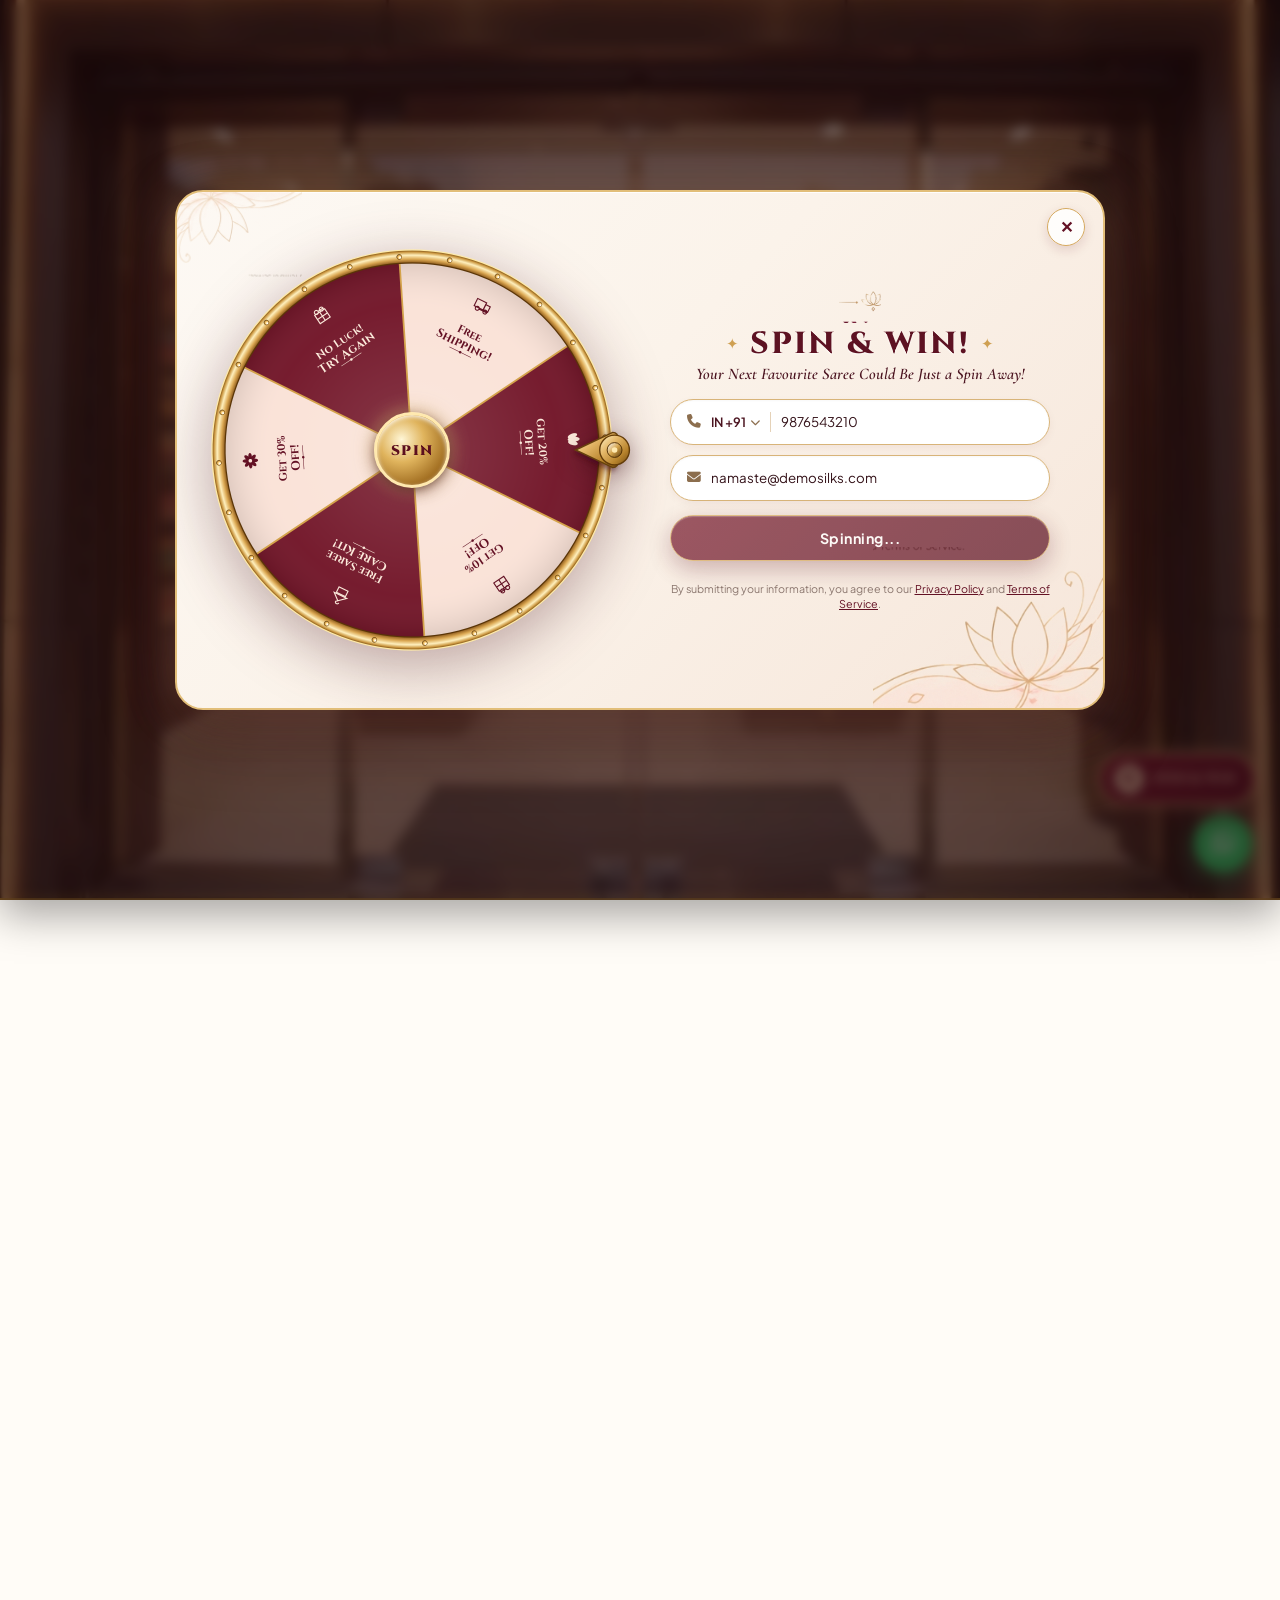
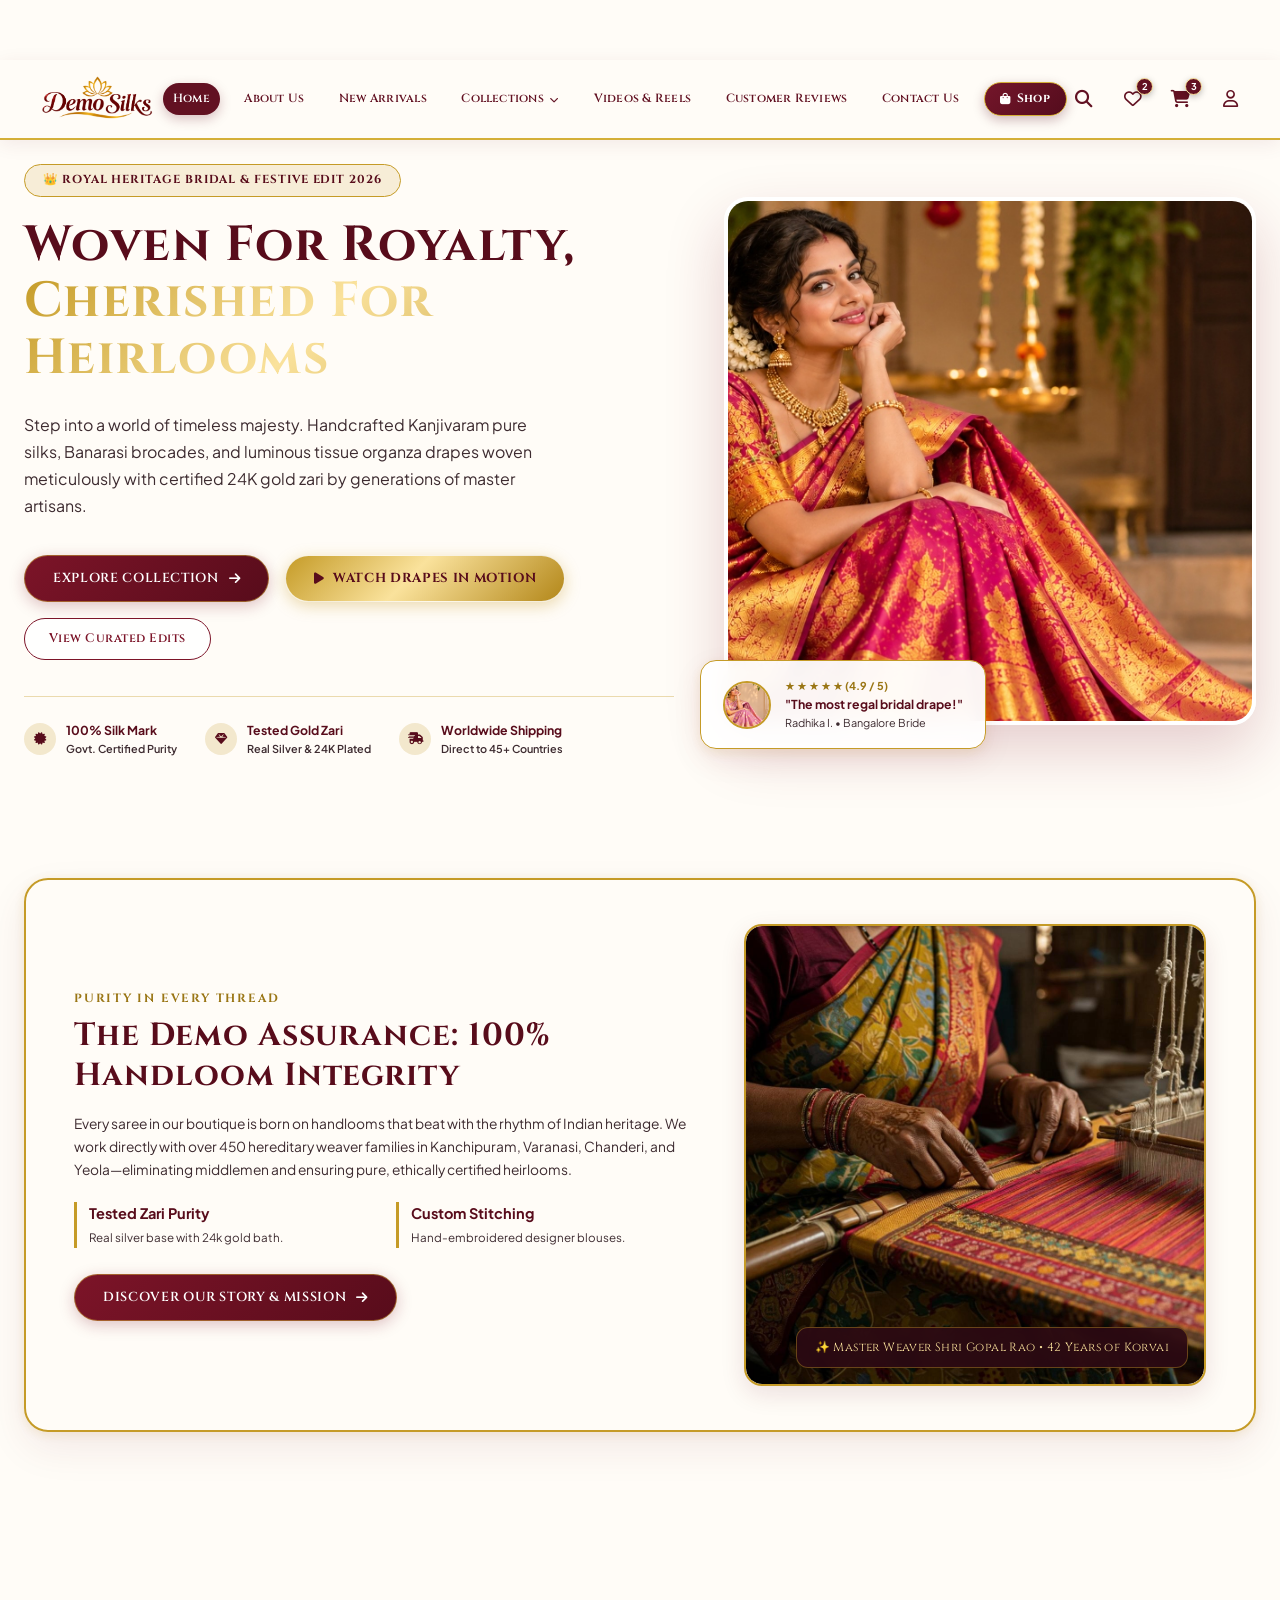
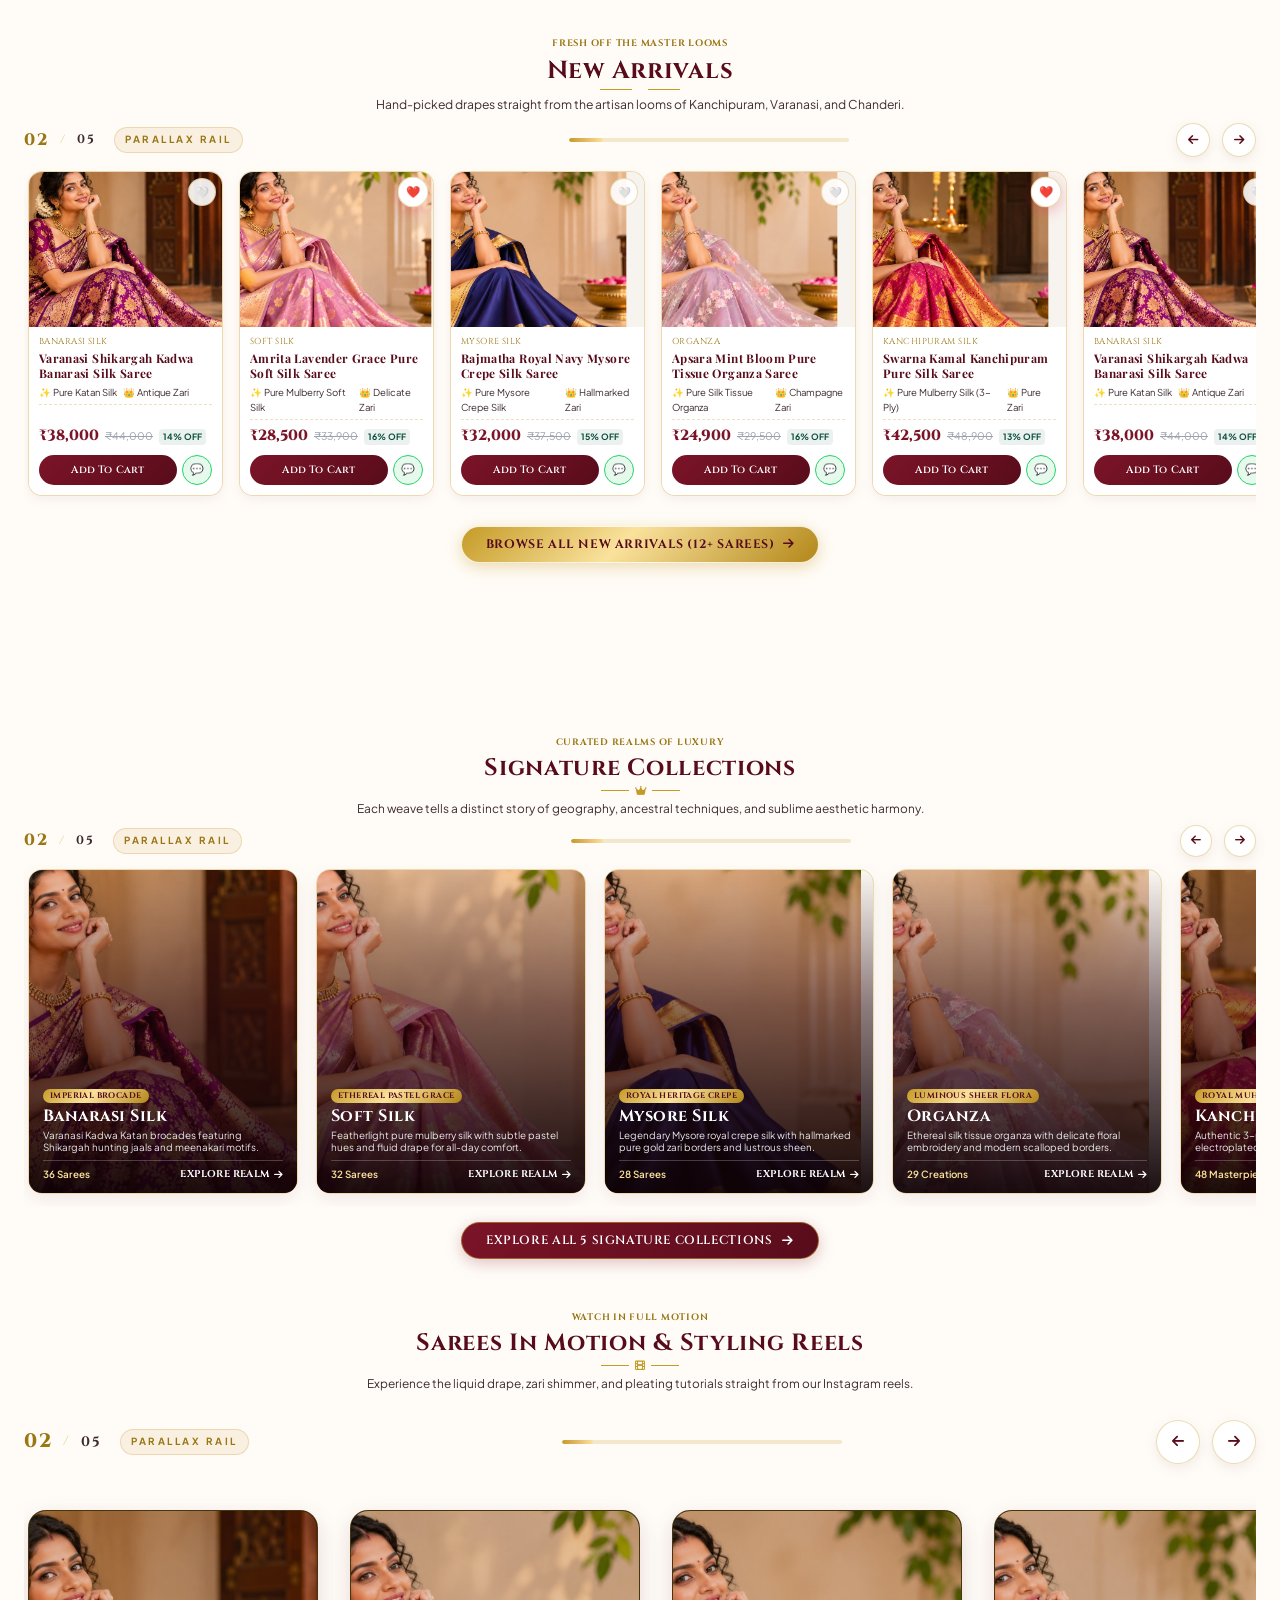
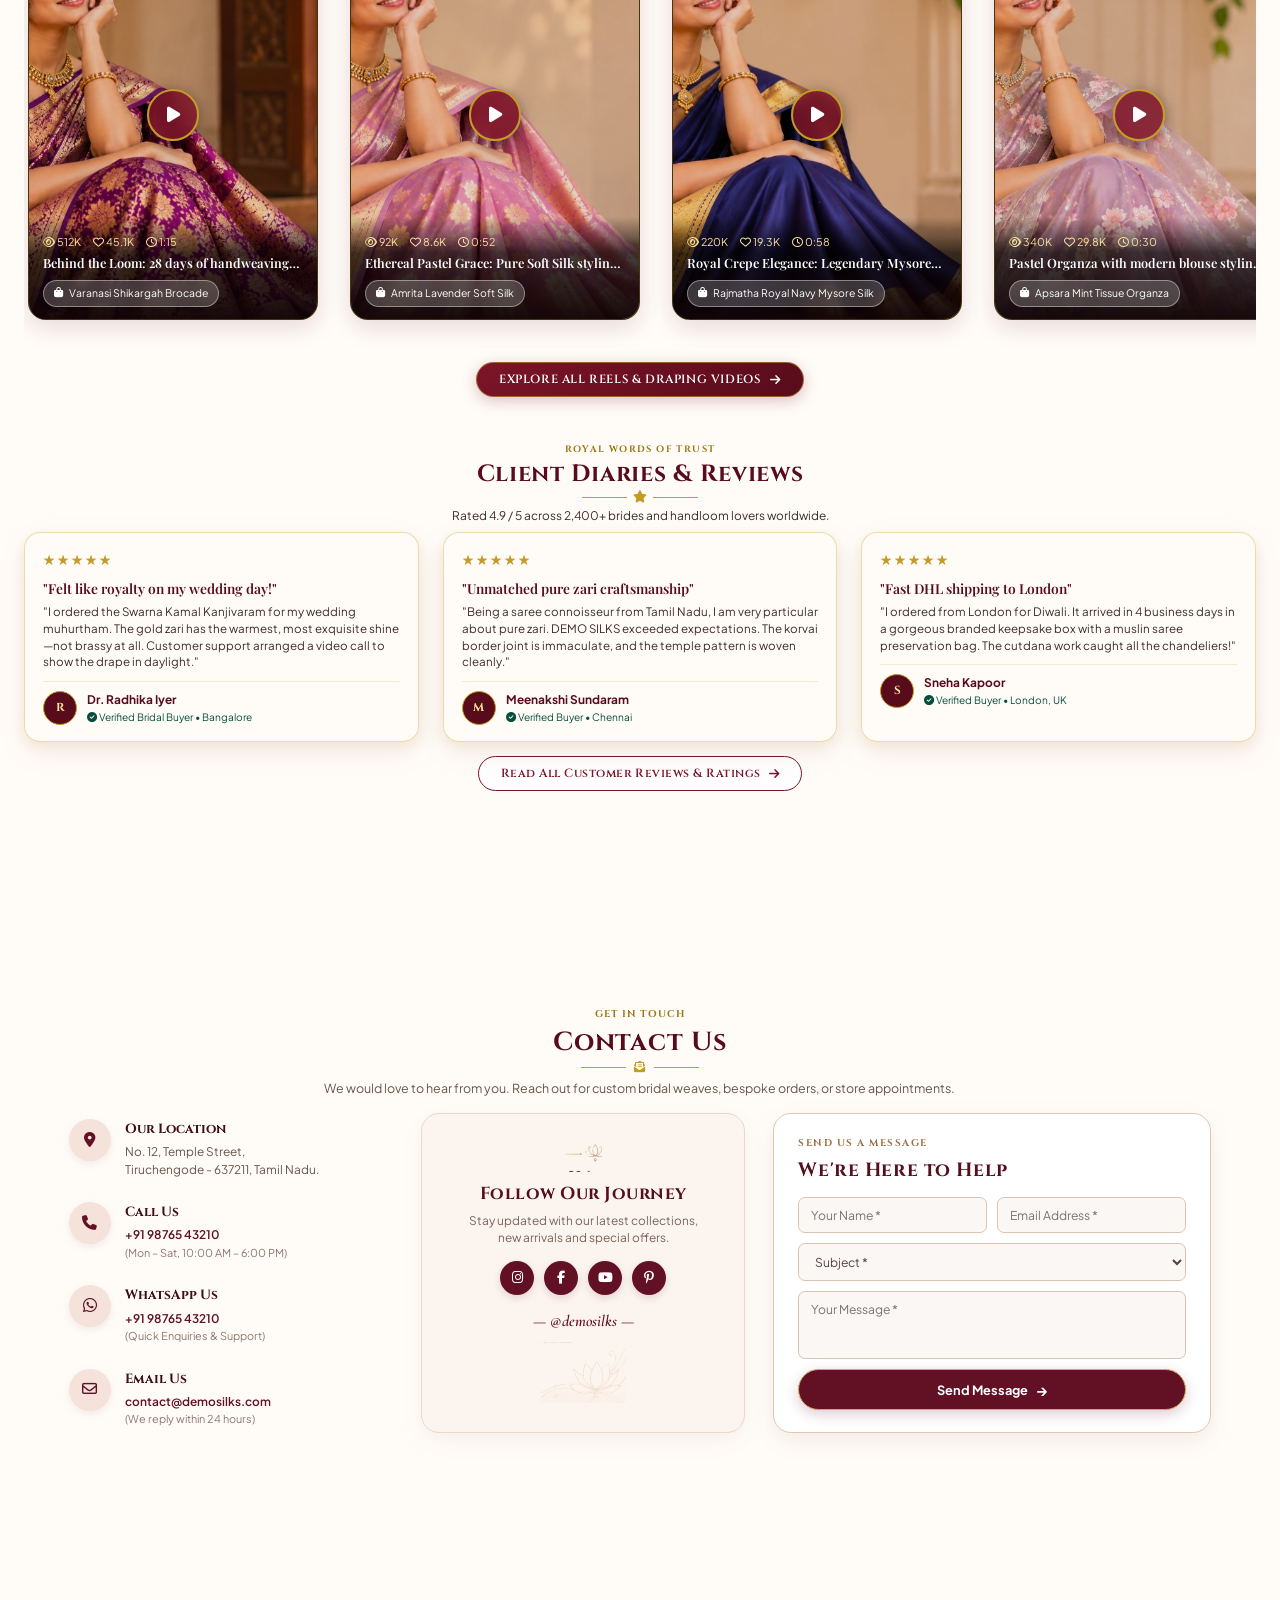
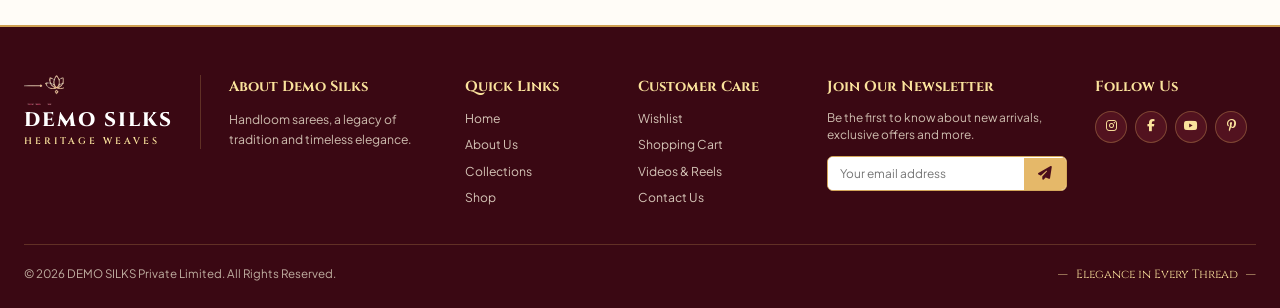
==== commit 69785026: "Configure mobile sliders for New Arrivals, Collections, and Reels to display exactly one card alone " ====
--- a/index.html
+++ b/index.html
@@ -394,8 +394,29 @@
         <p class="section-desc">Experience the liquid drape, zari shimmer, and pleating tutorials straight from our Instagram reels.</p>
       </div>
 
-      <div class="reels-grid" id="homeReelsGrid">
-        <!-- Rendered by JS -->
+      <!-- Divan Raj Parallax Slider for Sarees in Motion & Styling Reels -->
+      <div class="divan-slider-wrapper" id="reelsSlider">
+        <div class="divan-slider-controls">
+          <div class="divan-slider-counter">
+            <span class="active-num" id="reelsActiveNum">01</span>
+            <span class="sep">/</span>
+            <span class="total-num" id="reelsTotalNum">05</span>
+            <span class="divan-mode-label">PARALLAX RAIL</span>
+          </div>
+          <div class="divan-progress-rail">
+            <div class="divan-progress-fill" id="reelsProgressFill"></div>
+          </div>
+          <div class="divan-slider-nav-btns">
+            <button class="divan-nav-btn prev" id="reelsPrevBtn" title="Previous"><i class="fa-solid fa-arrow-left"></i></button>
+            <button class="divan-nav-btn next" id="reelsNextBtn" title="Next"><i class="fa-solid fa-arrow-right"></i></button>
+          </div>
+        </div>
+
+        <div class="divan-slider-viewport" id="reelsViewport">
+          <div class="reels-grid divan-slider-track" id="homeReelsGrid">
+            <!-- Rendered by JS -->
+          </div>
+        </div>
       </div>
 
       <div style="text-align: center; margin-top: 14px;">
@@ -701,30 +722,32 @@
       const newArrivalsGrid = document.getElementById('newArrivalsGrid');
       if (newArrivalsGrid) newArrivalsGrid.innerHTML = SAREE_PRODUCTS.map(p => createSareeCardHTML(p)).join('');
 
-      // Initialize Divan Raj Parallel/Parallax Card Sliders
+      // Populate Home Reels Preview (First 5 reels)
+      const homeReelsGrid = document.getElementById('homeReelsGrid');
+      if (homeReelsGrid) {
+        homeReelsGrid.innerHTML = REELS_DATA.slice(0, 5).map(reel => `
+          <div class="reel-card" onclick="window.location.href='videos.html'">
+            <img src="${reel.videoPoster}" alt="${reel.title}" class="reel-poster">
+            <div class="reel-play-btn"><i class="fa-solid fa-play"></i></div>
+            <div class="reel-overlay-bottom">
+              <div class="reel-stats-bar">
+                <span><i class="fa-regular fa-eye"></i> ${reel.views}</span>
+                <span><i class="fa-regular fa-heart"></i> ${reel.likes}</span>
+                <span><i class="fa-regular fa-clock"></i> ${reel.duration}</span>
+              </div>
+              <h4 class="reel-title">${reel.title}</h4>
+              <div class="reel-product-pill">
+                <i class="fa-solid fa-bag-shopping"></i> ${reel.productName}
+              </div>
+            </div>
+          </div>
+        `).join('');
+      }
+
+      // Initialize Divan Raj Parallel/Parallax Card Sliders for all 3 sections
       if (window.initDivanParallaxSliders) {
         window.initDivanParallaxSliders();
       }
-
-      // Populate Home Reels Preview (First 3 reels)
-      const homeReelsGrid = document.getElementById('homeReelsGrid');
-      homeReelsGrid.innerHTML = REELS_DATA.slice(0, 3).map(reel => `
-        <div class="reel-card" onclick="window.location.href='videos.html'">
-          <img src="${reel.videoPoster}" alt="${reel.title}" class="reel-poster">
-          <div class="reel-play-btn"><i class="fa-solid fa-play"></i></div>
-          <div class="reel-overlay-bottom">
-            <div class="reel-stats-bar">
-              <span><i class="fa-regular fa-eye"></i> ${reel.views}</span>
-              <span><i class="fa-regular fa-heart"></i> ${reel.likes}</span>
-              <span><i class="fa-regular fa-clock"></i> ${reel.duration}</span>
-            </div>
-            <h4 class="reel-title">${reel.title}</h4>
-            <div class="reel-product-pill">
-              <i class="fa-solid fa-bag-shopping"></i> ${reel.productName}
-            </div>
-          </div>
-        </div>
-      `).join('');
 
 
       // Cinematic Showroom Video Scroll Reveal (Instant Zero-Timelag Canvas Engine)
--- a/assets/css/style.css
+++ b/assets/css/style.css
@@ -4051,7 +4051,7 @@
   }
 }
 
-/* Mobile & Phablet Screens (max-width: 768px) */
+/* Mobile & Phablet Screens (max-width: 768px) - Single Card Alone Display */
 @media (max-width: 768px) {
   #shopSection,
   #collectionsSection,
@@ -4061,12 +4061,12 @@
   #shopSection .section-header,
   #collectionsSection .section-header,
   #videosSection .section-header {
-    margin-bottom: 6px !important;
+    margin-bottom: 8px !important;
   }
   #shopSection .section-title,
   #collectionsSection .section-title,
   #videosSection .section-title {
-    font-size: 1.35rem !important;
+    font-size: 1.4rem !important;
     margin-bottom: 2px !important;
   }
   #shopSection .section-desc,
@@ -4075,45 +4075,117 @@
     font-size: 0.78rem !important;
   }
   #shopSection .divan-slider-controls,
-  #collectionsSection .divan-slider-controls {
+  #collectionsSection .divan-slider-controls,
+  #reelsSlider .divan-slider-controls {
+    margin-bottom: 8px !important;
+    gap: 8px !important;
+    display: flex !important;
+    align-items: center !important;
+    justify-content: space-between !important;
+  }
+  #shopSection .divan-slider-counter,
+  #collectionsSection .divan-slider-counter,
+  #reelsSlider .divan-slider-counter {
+    font-size: 0.84rem !important;
+  }
+  #shopSection .divan-nav-btn,
+  #collectionsSection .divan-nav-btn,
+  #reelsSlider .divan-nav-btn {
+    width: 36px !important;
+    height: 36px !important;
+    font-size: 0.88rem !important;
+  }
+  .divan-progress-rail {
+    max-width: 140px !important;
+    flex: 1 1 auto !important;
+  }
+
+  /* Viewport and Tracks for 1 Card Alone */
+  #newArrivalsSlider .divan-slider-viewport,
+  #collectionsSlider .divan-slider-viewport,
+  #reelsSlider .divan-slider-viewport {
+    width: 100% !important;
+    overflow: hidden !important;
+    padding: 4px 0 14px 0 !important;
+    box-sizing: border-box !important;
+  }
+
+  #newArrivalsGrid.divan-slider-track,
+  .collections-grid.divan-slider-track,
+  #homeReelsGrid.divan-slider-track {
+    gap: 0px !important;
+    display: flex !important;
+    flex-wrap: nowrap !important;
+    width: max-content !important;
+    overflow: visible !important;
+    scroll-snap-type: none !important;
+    padding: 0 !important;
+    margin: 0 !important;
+  }
+
+  /* 1. NEW ARRIVALS: ONE CARD ALONE */
+  #newArrivalsGrid.divan-slider-track .saree-card {
+    flex: 0 0 var(--divan-card-w, calc(100vw - 32px)) !important;
+    width: var(--divan-card-w, calc(100vw - 32px)) !important;
+    max-width: var(--divan-card-w, calc(100vw - 32px)) !important;
+    min-width: var(--divan-card-w, calc(100vw - 32px)) !important;
+    margin: 0 !important;
+    box-sizing: border-box !important;
+    border-radius: 16px !important;
+  }
+  #newArrivalsGrid .saree-thumb-wrapper {
+    height: 250px !important;
+  }
+  #newArrivalsGrid .saree-content {
+    padding: 12px 14px 14px 14px !important;
+  }
+  #newArrivalsGrid .saree-title {
+    font-size: 0.98rem !important;
+    line-height: 1.35 !important;
+    height: auto !important;
     margin-bottom: 6px !important;
-    gap: 8px !important;
-  }
-  #newArrivalsGrid.divan-slider-track,
-  .collections-grid.divan-slider-track {
-    gap: 10px !important;
-  }
-  #newArrivalsGrid.divan-slider-track .saree-card {
-    flex: 0 0 180px !important;
-    width: 180px !important;
-  }
-  #newArrivalsGrid .saree-thumb-wrapper {
-    height: 140px !important;
-  }
+  }
+  #newArrivalsGrid .saree-specs-mini {
+    font-size: 0.74rem !important;
+    margin-bottom: 8px !important;
+  }
+  #newArrivalsGrid .saree-current-price {
+    font-size: 1.25rem !important;
+  }
+  #newArrivalsGrid .saree-add-cart-btn {
+    padding: 10px 16px !important;
+    font-size: 0.82rem !important;
+  }
+
+  /* 2. SIGNATURE COLLECTIONS: ONE CARD ALONE */
   .collections-grid.divan-slider-track .collection-card {
-    flex: 0 0 225px !important;
-    width: 225px !important;
-    height: 280px !important;
-  }
-  .divan-progress-rail {
-    max-width: 160px;
-  }
-  #videosSection .reels-grid,
-  #homeReelsGrid {
-    display: flex !important;
-    justify-content: flex-start !important;
-    overflow-x: auto !important;
-    scroll-snap-type: x mandatory !important;
-    gap: 12px !important;
-    padding: 4px 16px 12px 16px !important;
-    -webkit-overflow-scrolling: touch !important;
-  }
-  #videosSection .reel-card,
-  #homeReelsGrid .reel-card {
-    flex: 0 0 min(72vw, 240px) !important;
-    width: min(72vw, 240px) !important;
-    height: 340px !important;
-    scroll-snap-align: center !important;
+    flex: 0 0 var(--divan-card-w, calc(100vw - 32px)) !important;
+    width: var(--divan-card-w, calc(100vw - 32px)) !important;
+    max-width: var(--divan-card-w, calc(100vw - 32px)) !important;
+    min-width: var(--divan-card-w, calc(100vw - 32px)) !important;
+    height: 390px !important;
+    margin: 0 !important;
+    box-sizing: border-box !important;
+    border-radius: 18px !important;
+  }
+
+  /* 3. SAREES IN MOTION & STYLING REELS: ONE CARD ALONE */
+  #homeReelsGrid.divan-slider-track .reel-card {
+    flex: 0 0 var(--divan-card-w, calc(100vw - 32px)) !important;
+    width: var(--divan-card-w, calc(100vw - 32px)) !important;
+    max-width: var(--divan-card-w, calc(100vw - 32px)) !important;
+    min-width: var(--divan-card-w, calc(100vw - 32px)) !important;
+    height: 440px !important;
+    margin: 0 !important;
+    box-sizing: border-box !important;
+    border-radius: 18px !important;
+  }
+  #homeReelsGrid .reel-overlay-bottom {
+    padding: 18px 16px 14px 16px !important;
+  }
+  #homeReelsGrid .reel-title {
+    font-size: 0.96rem !important;
+    line-height: 1.35 !important;
   }
 }
 
@@ -4673,69 +4745,35 @@
   }
 }
 
-/* Divan Card Parallax Sliders Controls & Sizing */
+/* Divan Card Parallax Sliders Mobile Consistency */
 @media (max-width: 768px) {
   .divan-slider-controls {
-    gap: 10px;
     margin-bottom: 8px !important;
   }
-
+  #newArrivalsGrid.divan-slider-track,
+  .collections-grid.divan-slider-track,
+  #homeReelsGrid.divan-slider-track {
+    gap: 0px !important;
+  }
+  #newArrivalsGrid.divan-slider-track .saree-card,
+  .collections-grid.divan-slider-track .collection-card,
+  #homeReelsGrid.divan-slider-track .reel-card {
+    margin: 0 !important;
+  }
+}
+
+@media (max-width: 480px) {
+  .divan-mode-label {
+    display: none !important;
+  }
   .divan-progress-rail {
-    max-width: 110px;
-  }
-
-  #newArrivalsGrid.divan-slider-track {
-    gap: 12px !important;
-  }
-
-  #newArrivalsGrid.divan-slider-track .saree-card {
-    flex: 0 0 180px !important;
-    width: 180px !important;
-  }
-
-  #newArrivalsGrid .saree-thumb-wrapper {
-    height: 140px !important;
-  }
-
-  .collections-grid.divan-slider-track .collection-card {
-    flex: 0 0 215px !important;
-    width: 215px !important;
-    height: 265px !important;
-  }
-}
-
-@media (max-width: 480px) {
-  .divan-slider-controls {
-    justify-content: space-between;
-    margin-bottom: 6px !important;
-  }
-
-  .divan-mode-label {
-    display: none;
-  }
-
-  .divan-progress-rail {
-    display: none;
-  }
-
+    display: block !important;
+    max-width: 100px !important;
+  }
   #newArrivalsGrid.divan-slider-track,
-  .collections-grid.divan-slider-track {
-    gap: 10px !important;
-  }
-
-  #newArrivalsGrid.divan-slider-track .saree-card {
-    flex: 0 0 min(76vw, 220px) !important;
-    width: min(76vw, 220px) !important;
-  }
-
-  #newArrivalsGrid .saree-thumb-wrapper {
-    height: 155px !important;
-  }
-
-  .collections-grid.divan-slider-track .collection-card {
-    flex: 0 0 min(78vw, 250px) !important;
-    width: min(78vw, 250px) !important;
-    height: 275px !important;
+  .collections-grid.divan-slider-track,
+  #homeReelsGrid.divan-slider-track {
+    gap: 0px !important;
   }
 }
 
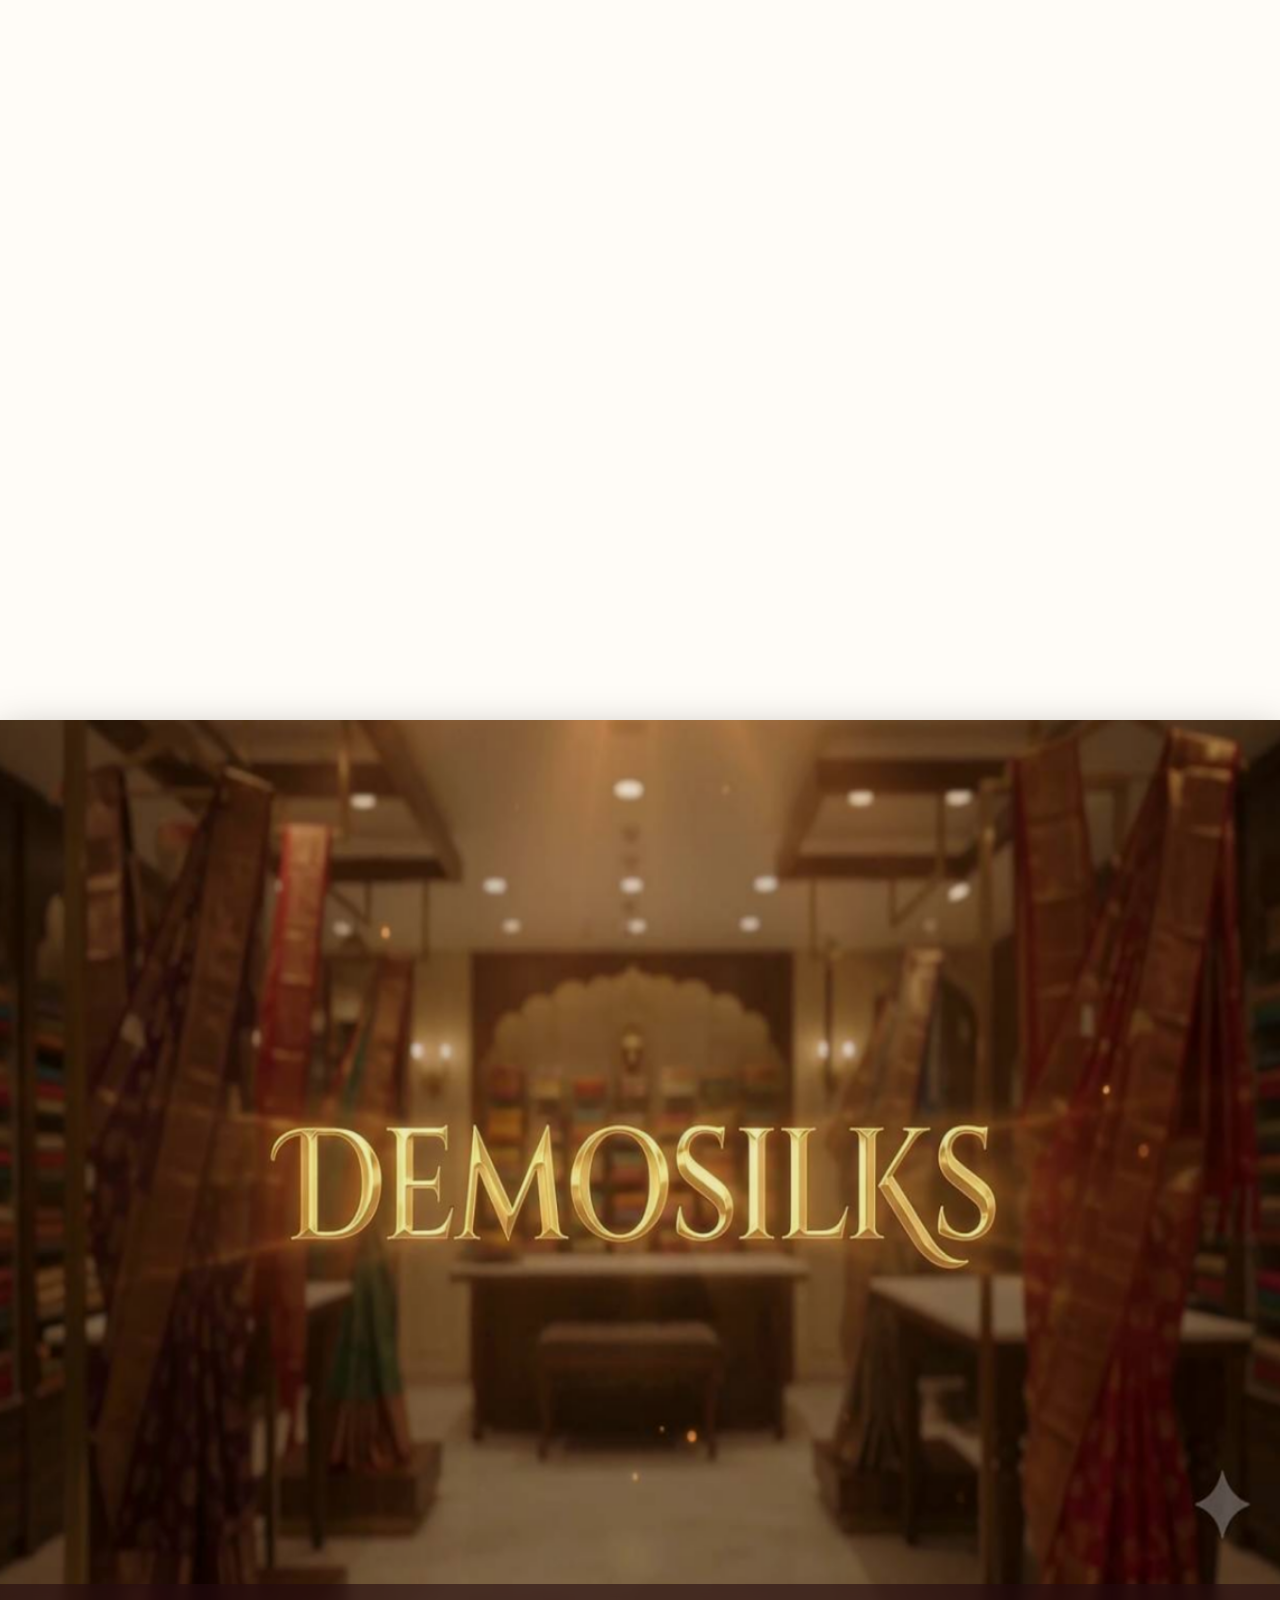
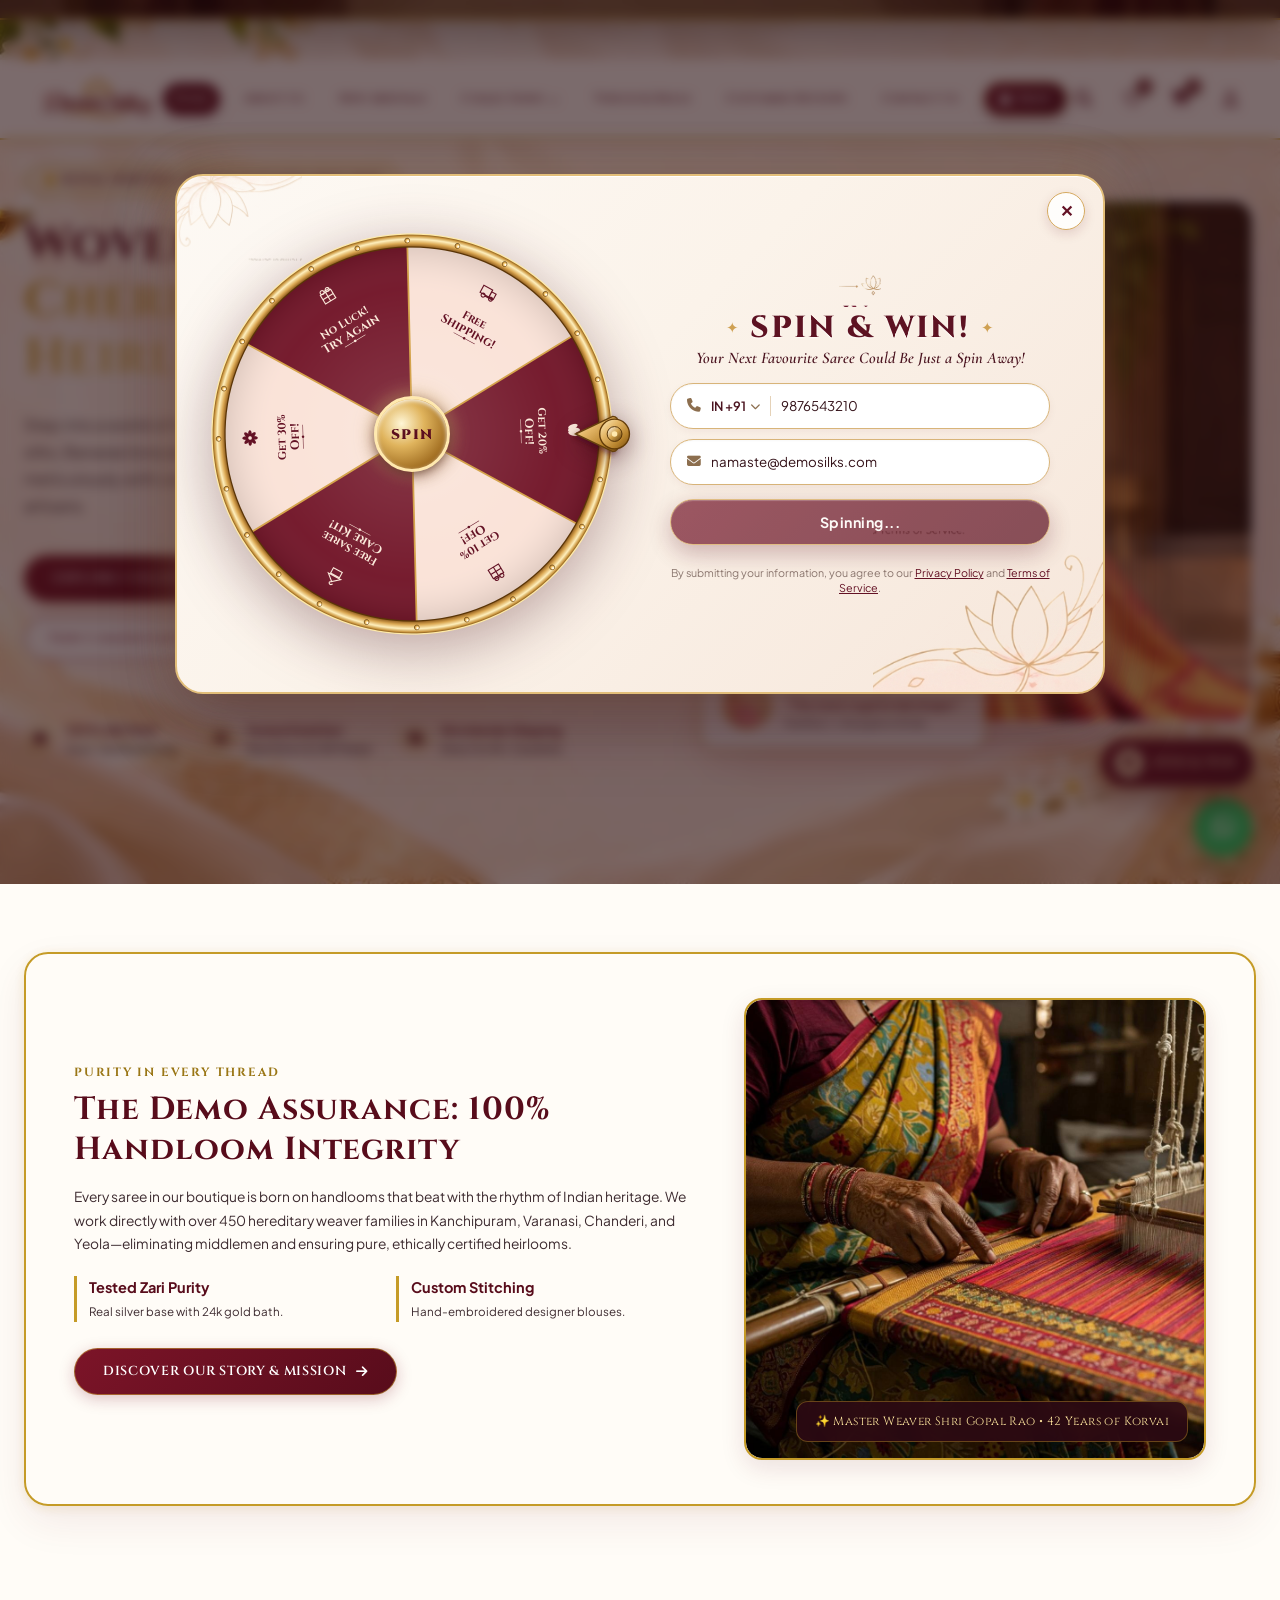
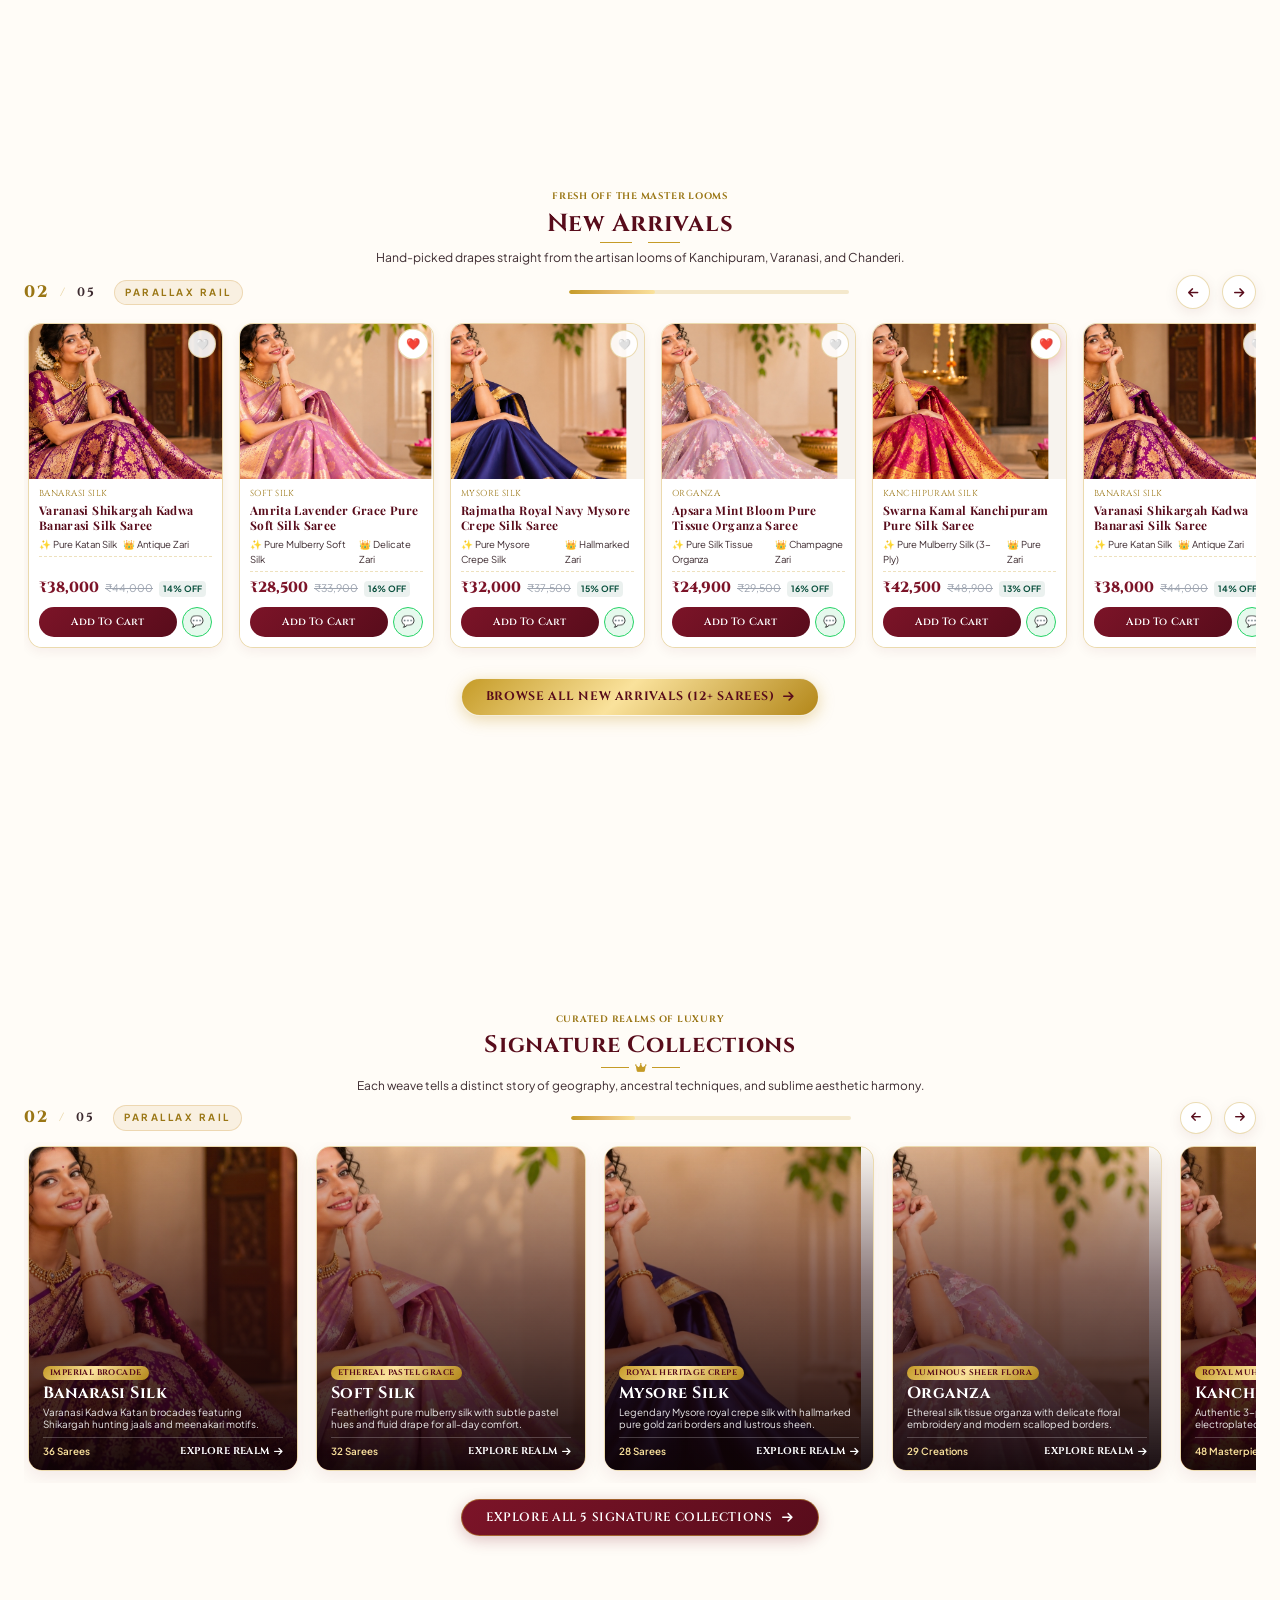
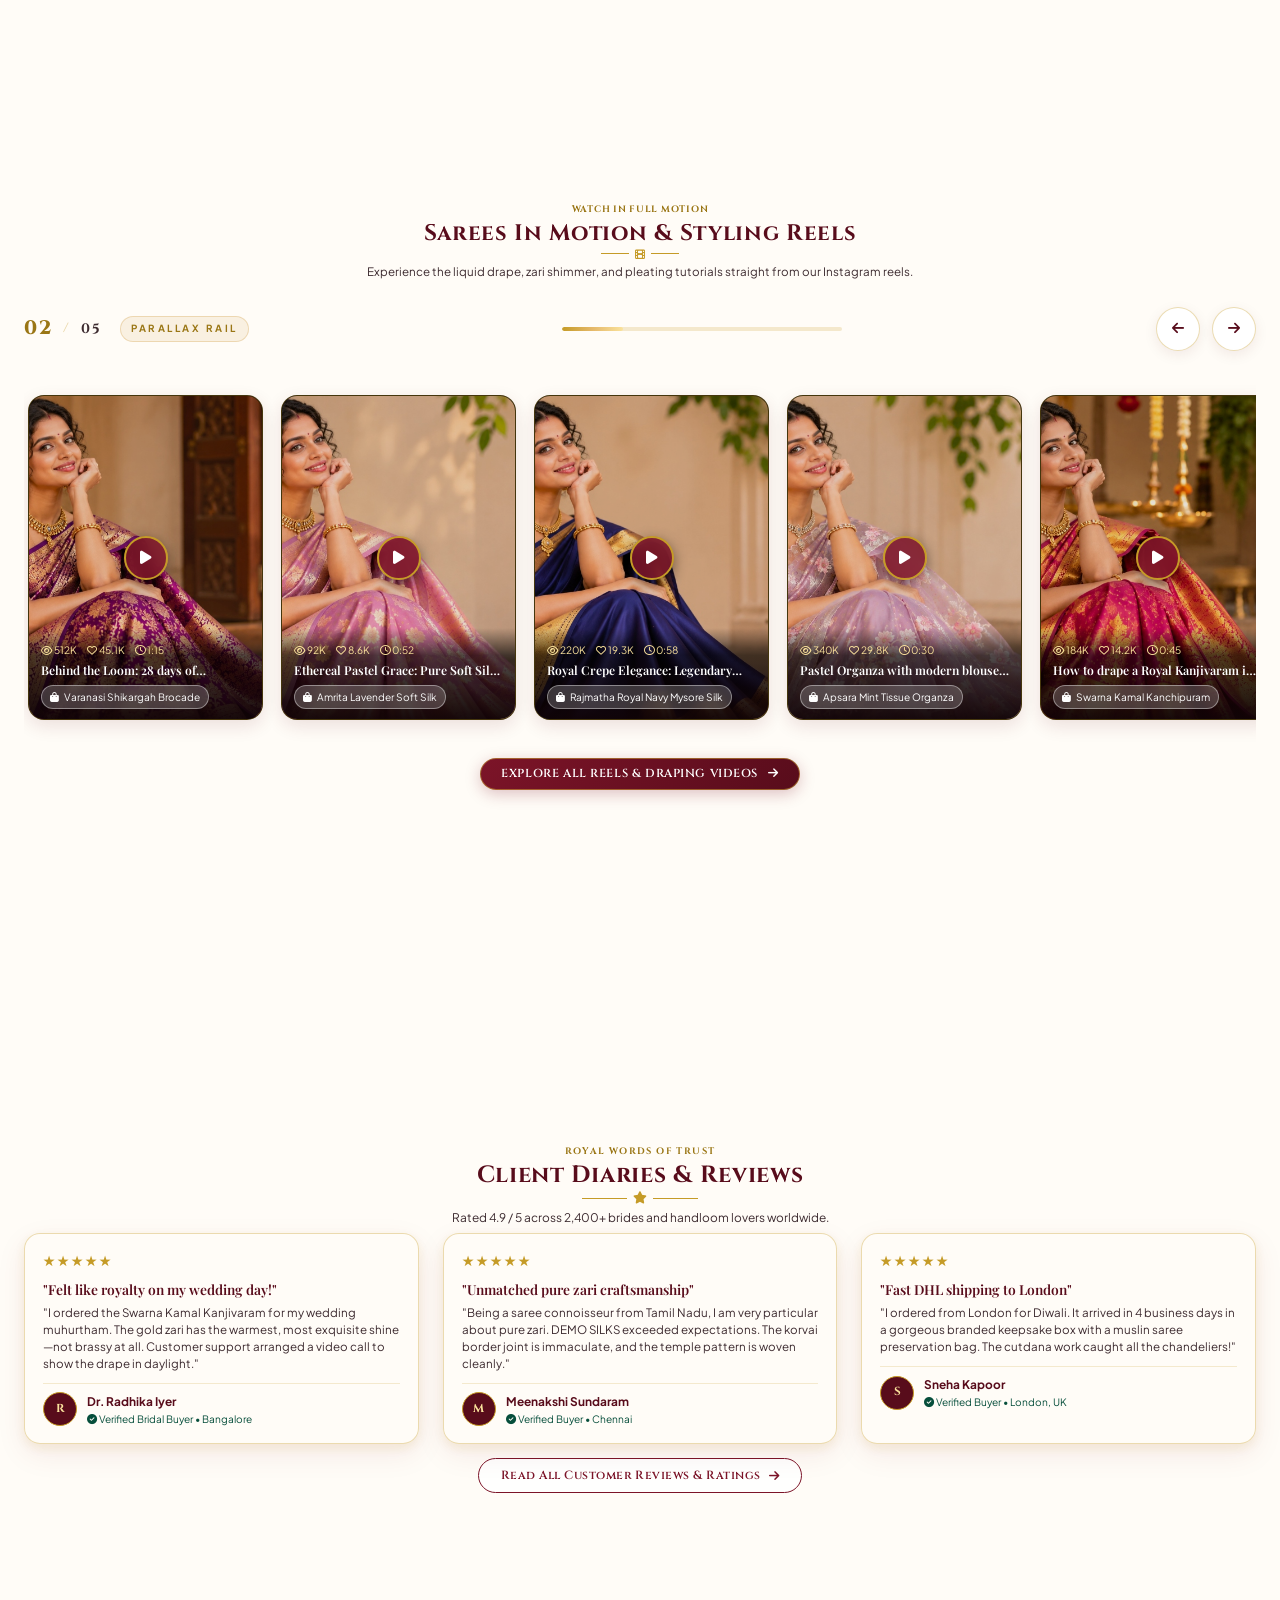
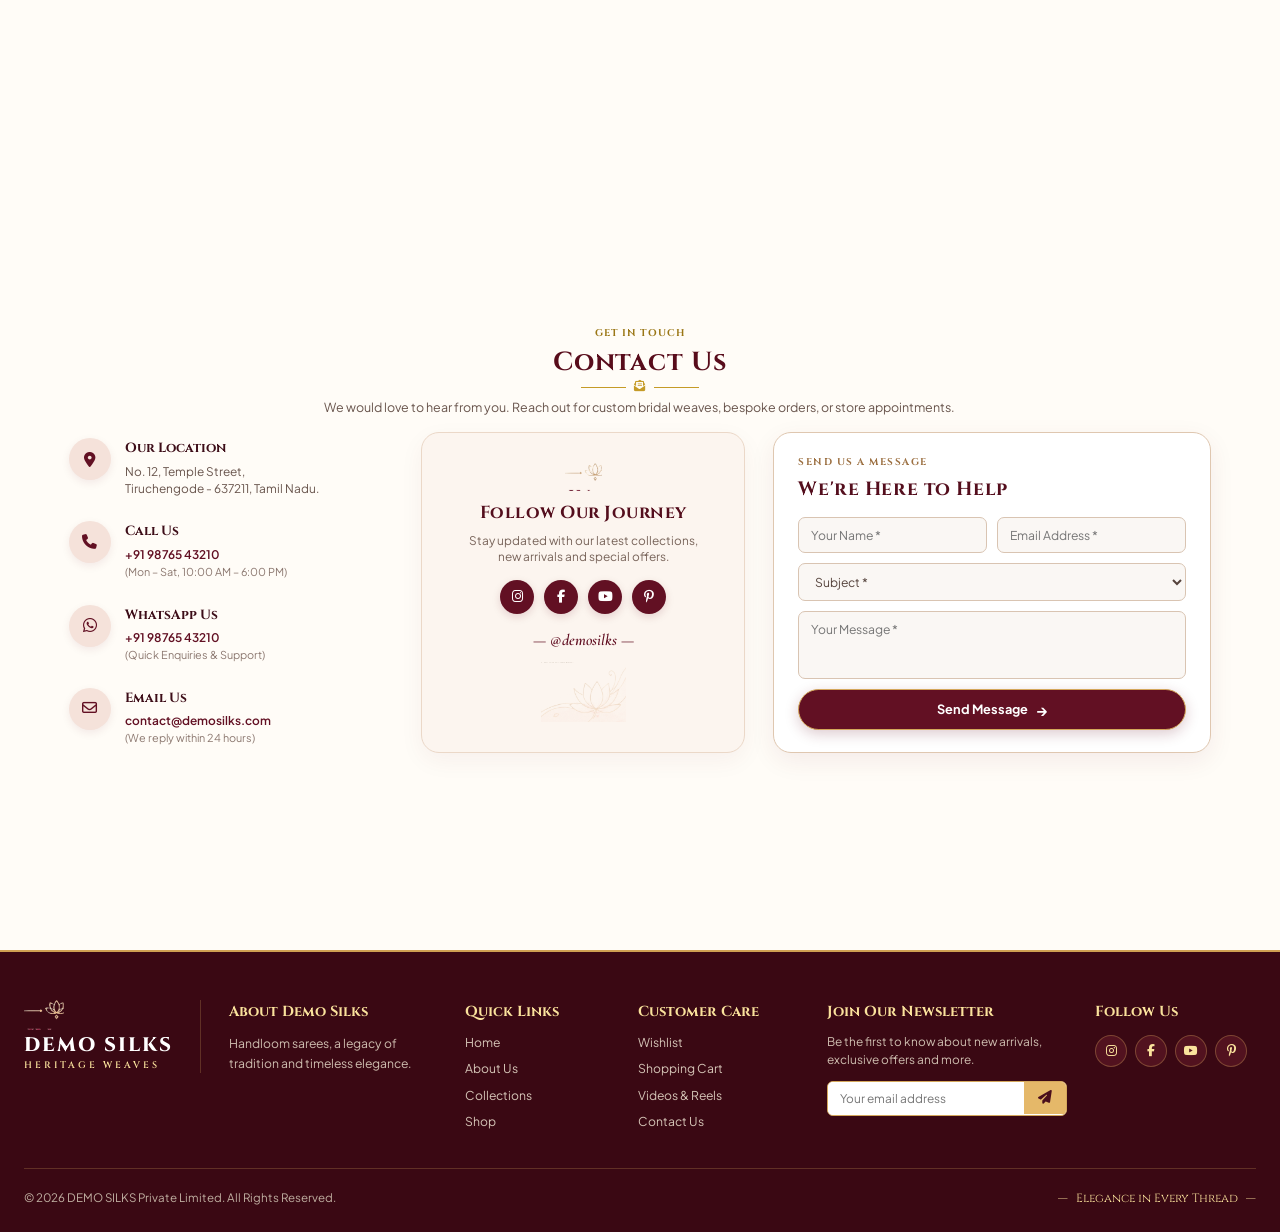
==== commit a3ae849a: "Configure full-page one-section layout with scroll snap stop and lightly reduced reels card size" ====
--- a/index.html
+++ b/index.html
@@ -186,7 +186,7 @@
   </section>
 
   <!-- SECTION 2: BRAND HERITAGE & MISSION (ABOUT US) -->
-  <section id="aboutSection" style="padding: 60px 0;">
+  <section id="aboutSection">
     <div class="container">
       <div class="royal-card home-about-card">
         <div class="home-about-grid">
@@ -419,8 +419,8 @@
         </div>
       </div>
 
-      <div style="text-align: center; margin-top: 14px;">
-        <a href="videos.html" class="btn-royal-primary" style="padding: 7px 22px; font-size: 0.82rem;">
+      <div style="text-align: center; margin-top: 10px;">
+        <a href="videos.html" class="btn-royal-primary" style="padding: 6px 20px; font-size: 0.80rem;">
           Explore All Reels & Draping Videos <i class="fa-solid fa-arrow-right"></i>
         </a>
       </div>
@@ -428,7 +428,7 @@
   </section>
 
   <!-- SECTION 6: CLIENT DIARIES & REVIEWS -->
-  <section id="reviewsSection" style="padding: 18px 0 22px 0;">
+  <section id="reviewsSection">
     <div class="container">
       <div class="section-header" style="margin: 0 auto 8px auto;">
         <span class="section-tag" style="margin-bottom: 2px; font-size: 0.64rem; padding: 2px 9px;">Royal Words of Trust</span>
--- a/assets/css/style.css
+++ b/assets/css/style.css
@@ -346,13 +346,17 @@
   padding: 0;
 }
 
-/* Smooth Scroll & Sticky Navbar Offset */
+/* Smooth Scroll & One-Page-One-Section Scroll-Snap */
 html {
-  scroll-behavior: smooth;
+  scroll-behavior: smooth !important;
+  scroll-padding-top: 78px;
+  scroll-snap-type: y proximity;
 }
 
 section[id], footer[id] {
-  scroll-margin-top: 88px;
+  scroll-margin-top: 78px !important;
+  scroll-snap-align: start;
+  scroll-snap-stop: always;
 }
 
 /* Links & Typography */
@@ -653,6 +657,9 @@
   position: relative;
   padding: 24px 0 60px 0;
   overflow: hidden;
+  scroll-snap-align: start !important;
+  scroll-snap-stop: always !important;
+  scroll-margin-top: 78px !important;
 }
 
 .hero-grid {
@@ -1881,14 +1888,17 @@
 }
 
 .vnila-contact-section {
-  min-height: calc(100vh - 88px);
+  min-height: calc(100vh - 78px);
   display: flex;
   flex-direction: column;
   justify-content: center;
   box-sizing: border-box;
-  padding: 32px 0 38px 0;
+  padding: 24px 0 30px 0;
   background: #fffcf7;
   position: relative;
+  scroll-snap-align: start !important;
+  scroll-snap-stop: always !important;
+  scroll-margin-top: 78px !important;
 }
 
 .vnila-contact-section > .container {
@@ -3377,13 +3387,16 @@
    ========================================================================== */
 
 #shopSection {
-  min-height: calc(100vh - 88px);
-  display: flex;
-  flex-direction: column;
-  justify-content: center;
-  box-sizing: border-box;
-  padding: 24px 0 28px 0 !important;
+  min-height: calc(100vh - 78px) !important;
+  display: flex !important;
+  flex-direction: column !important;
+  justify-content: center !important;
+  box-sizing: border-box !important;
+  padding: 16px 0 20px 0 !important;
   position: relative !important;
+  scroll-snap-align: start !important;
+  scroll-snap-stop: always !important;
+  scroll-margin-top: 78px !important;
 }
 
 #shopSection > .container {
@@ -3636,9 +3649,16 @@
    ========================================================================== */
 
 #collectionsSection {
-  padding: 24px 0 28px 0 !important;
+  min-height: calc(100vh - 78px) !important;
+  display: flex !important;
+  flex-direction: column !important;
+  justify-content: center !important;
   box-sizing: border-box !important;
+  padding: 16px 0 20px 0 !important;
   position: relative !important;
+  scroll-snap-align: start !important;
+  scroll-snap-stop: always !important;
+  scroll-margin-top: 78px !important;
 }
 
 #collectionsSection > .container {
@@ -3853,31 +3873,42 @@
    ========================================================================== */
 
 #videosSection {
-  padding: 16px 0 20px 0 !important;
+  min-height: calc(100vh - 78px) !important;
+  display: flex !important;
+  flex-direction: column !important;
+  justify-content: center !important;
   box-sizing: border-box !important;
+  padding: 14px 0 18px 0 !important;
   position: relative !important;
+  scroll-snap-align: start !important;
+  scroll-snap-stop: always !important;
+  scroll-margin-top: 78px !important;
+}
+
+#videosSection > .container {
+  width: 100%;
 }
 
 #videosSection .section-header {
-  margin: 0 auto 8px auto !important;
+  margin: 0 auto 6px auto !important;
   max-width: 620px;
 }
 
 #videosSection .section-tag {
-  margin-bottom: 3px !important;
+  margin-bottom: 2px !important;
   font-size: 0.64rem !important;
   padding: 2px 9px !important;
   letter-spacing: 0.08em !important;
 }
 
 #videosSection .section-title {
-  font-size: 1.62rem !important;
-  margin-bottom: 3px !important;
+  font-size: 1.55rem !important;
+  margin-bottom: 2px !important;
   line-height: 1.15 !important;
 }
 
 #videosSection .section-divider {
-  margin: 3px auto 6px auto !important;
+  margin: 2px auto 5px auto !important;
   gap: 6px !important;
 }
 
@@ -3890,33 +3921,33 @@
 }
 
 #videosSection .section-desc {
-  font-size: 0.82rem !important;
-  line-height: 1.32 !important;
+  font-size: 0.80rem !important;
+  line-height: 1.30 !important;
   margin-bottom: 0 !important;
 }
 
-/* Home Reels Grid & Card Sizing */
+/* Home Reels Grid & Lightly Reduced Card Sizing for One-Page-One-Section */
 #videosSection .reels-grid,
 #homeReelsGrid {
   display: flex !important;
-  justify-content: center !important;
+  justify-content: flex-start !important;
   align-items: center !important;
-  gap: 32px !important;
-  margin-top: 8px !important;
+  gap: 18px !important;
+  margin-top: 6px !important;
   margin-bottom: 0 !important;
   flex-wrap: nowrap !important;
 }
 
 #videosSection .reel-card,
 #homeReelsGrid .reel-card {
-  flex: 0 0 290px !important;
-  width: 290px !important;
-  height: 410px !important;
+  flex: 0 0 235px !important;
+  width: 235px !important;
+  height: 325px !important;
   aspect-ratio: unset !important;
-  border-radius: 18px !important;
+  border-radius: 16px !important;
   overflow: hidden !important;
   border: 1.5px solid var(--color-gold-border) !important;
-  box-shadow: 0 8px 24px rgba(98, 17, 34, 0.14) !important;
+  box-shadow: 0 6px 18px rgba(98, 17, 34, 0.12) !important;
   position: relative !important;
   cursor: pointer !important;
   transition: transform 0.3s ease, box-shadow 0.3s ease, border-color 0.3s ease !important;
@@ -3924,9 +3955,9 @@
 
 #videosSection .reel-card:hover,
 #homeReelsGrid .reel-card:hover {
-  transform: translateY(-5px) !important;
+  transform: translateY(-4px) !important;
   border-color: rgba(197, 155, 39, 0.95) !important;
-  box-shadow: 0 12px 28px rgba(98, 17, 34, 0.22) !important;
+  box-shadow: 0 10px 22px rgba(98, 17, 34, 0.18) !important;
 }
 
 #videosSection .reel-poster,
@@ -3939,32 +3970,32 @@
 
 #videosSection .reel-play-btn,
 #homeReelsGrid .reel-play-btn {
-  width: 52px !important;
-  height: 52px !important;
-  font-size: 1.22rem !important;
+  width: 44px !important;
+  height: 44px !important;
+  font-size: 1.05rem !important;
   border: 2px solid var(--color-gold) !important;
-  box-shadow: 0 4px 16px rgba(0, 0, 0, 0.45) !important;
+  box-shadow: 0 4px 14px rgba(0, 0, 0, 0.45) !important;
 }
 
 #videosSection .reel-overlay-bottom,
 #homeReelsGrid .reel-overlay-bottom {
-  padding: 16px 14px 12px 14px !important;
-  background: linear-gradient(180deg, transparent 0%, rgba(0, 0, 0, 0.7) 35%, rgba(15, 3, 6, 0.96) 100%) !important;
+  padding: 14px 12px 10px 12px !important;
+  background: linear-gradient(180deg, transparent 0%, rgba(0, 0, 0, 0.65) 30%, rgba(15, 3, 6, 0.96) 100%) !important;
 }
 
 #videosSection .reel-stats-bar,
 #homeReelsGrid .reel-stats-bar {
-  gap: 12px !important;
-  font-size: 0.74rem !important;
-  margin-bottom: 5px !important;
+  gap: 10px !important;
+  font-size: 0.70rem !important;
+  margin-bottom: 4px !important;
 }
 
 #videosSection .reel-title,
 #homeReelsGrid .reel-title {
-  font-size: 0.88rem !important;
+  font-size: 0.84rem !important;
   font-weight: 600 !important;
-  line-height: 1.3 !important;
-  margin-bottom: 8px !important;
+  line-height: 1.25 !important;
+  margin-bottom: 6px !important;
   color: #fff !important;
   display: -webkit-box !important;
   -webkit-line-clamp: 1 !important;
@@ -3975,9 +4006,9 @@
 
 #videosSection .reel-product-pill,
 #homeReelsGrid .reel-product-pill {
-  padding: 4px 10px !important;
-  font-size: 0.72rem !important;
-  gap: 6px !important;
+  padding: 3px 8px !important;
+  font-size: 0.70rem !important;
+  gap: 5px !important;
   border-radius: 999px !important;
   white-space: nowrap !important;
   display: inline-flex !important;
@@ -3985,26 +4016,32 @@
 
 /* Laptop Screens (1024px - 1200px) */
 @media (max-width: 1200px) {
+  #shopSection,
+  #collectionsSection,
+  #videosSection {
+    min-height: calc(100vh - 78px) !important;
+    padding: 12px 0 16px 0 !important;
+  }
   #newArrivalsGrid.divan-slider-track .saree-card {
-    flex: 0 0 190px !important;
-    width: 190px !important;
+    flex: 0 0 185px !important;
+    width: 185px !important;
   }
   #newArrivalsGrid .saree-thumb-wrapper {
-    height: 150px !important;
+    height: 145px !important;
   }
   #newArrivalsGrid .saree-title {
     font-size: 0.80rem !important;
   }
   .collections-grid.divan-slider-track .collection-card {
-    flex: 0 0 250px !important;
-    width: 250px !important;
-    height: 300px !important;
+    flex: 0 0 240px !important;
+    width: 240px !important;
+    height: 295px !important;
   }
   #videosSection .reel-card,
   #homeReelsGrid .reel-card {
-    flex: 0 0 260px !important;
-    width: 260px !important;
-    height: 375px !important;
+    flex: 0 0 220px !important;
+    width: 220px !important;
+    height: 305px !important;
   }
 }
 
@@ -4013,7 +4050,8 @@
   #shopSection,
   #collectionsSection,
   #videosSection {
-    padding: 14px 0 18px 0 !important;
+    min-height: calc(100vh - 78px) !important;
+    padding: 10px 0 14px 0 !important;
   }
   #shopSection .section-title,
   #collectionsSection .section-title,
@@ -4025,29 +4063,29 @@
     gap: 12px !important;
   }
   #newArrivalsGrid.divan-slider-track .saree-card {
-    flex: 0 0 185px !important;
-    width: 185px !important;
+    flex: 0 0 175px !important;
+    width: 175px !important;
   }
   #newArrivalsGrid .saree-thumb-wrapper {
-    height: 145px !important;
+    height: 135px !important;
   }
   #newArrivalsGrid .saree-content {
     padding: 8px 9px 9px 9px !important;
   }
   .collections-grid.divan-slider-track .collection-card {
-    flex: 0 0 235px !important;
-    width: 235px !important;
-    height: 285px !important;
+    flex: 0 0 220px !important;
+    width: 220px !important;
+    height: 275px !important;
   }
   #videosSection .reels-grid,
   #homeReelsGrid {
-    gap: 20px !important;
+    gap: 14px !important;
   }
   #videosSection .reel-card,
   #homeReelsGrid .reel-card {
-    flex: 0 0 230px !important;
-    width: 230px !important;
-    height: 335px !important;
+    flex: 0 0 205px !important;
+    width: 205px !important;
+    height: 285px !important;
   }
 }
 
@@ -4600,6 +4638,23 @@
 }
 
 /* Homepage Brand Heritage / Assurance (#aboutSection) */
+#aboutSection {
+  min-height: calc(100vh - 78px) !important;
+  display: flex !important;
+  flex-direction: column !important;
+  justify-content: center !important;
+  box-sizing: border-box !important;
+  padding: 24px 0 !important;
+  position: relative !important;
+  scroll-snap-align: start !important;
+  scroll-snap-stop: always !important;
+  scroll-margin-top: 78px !important;
+}
+
+#aboutSection > .container {
+  width: 100%;
+}
+
 .home-about-card {
   padding: 44px 48px !important;
   background: rgba(255, 252, 247, 0.96) !important;
@@ -4778,6 +4833,23 @@
 }
 
 /* Client Diaries / Reviews on Homepage & Reviews Page */
+#reviewsSection {
+  min-height: calc(100vh - 78px) !important;
+  display: flex !important;
+  flex-direction: column !important;
+  justify-content: center !important;
+  box-sizing: border-box !important;
+  padding: 16px 0 20px 0 !important;
+  position: relative !important;
+  scroll-snap-align: start !important;
+  scroll-snap-stop: always !important;
+  scroll-margin-top: 78px !important;
+}
+
+#reviewsSection > .container {
+  width: 100%;
+}
+
 .home-reviews-grid {
   display: grid;
   grid-template-columns: repeat(auto-fill, minmax(300px, 1fr));
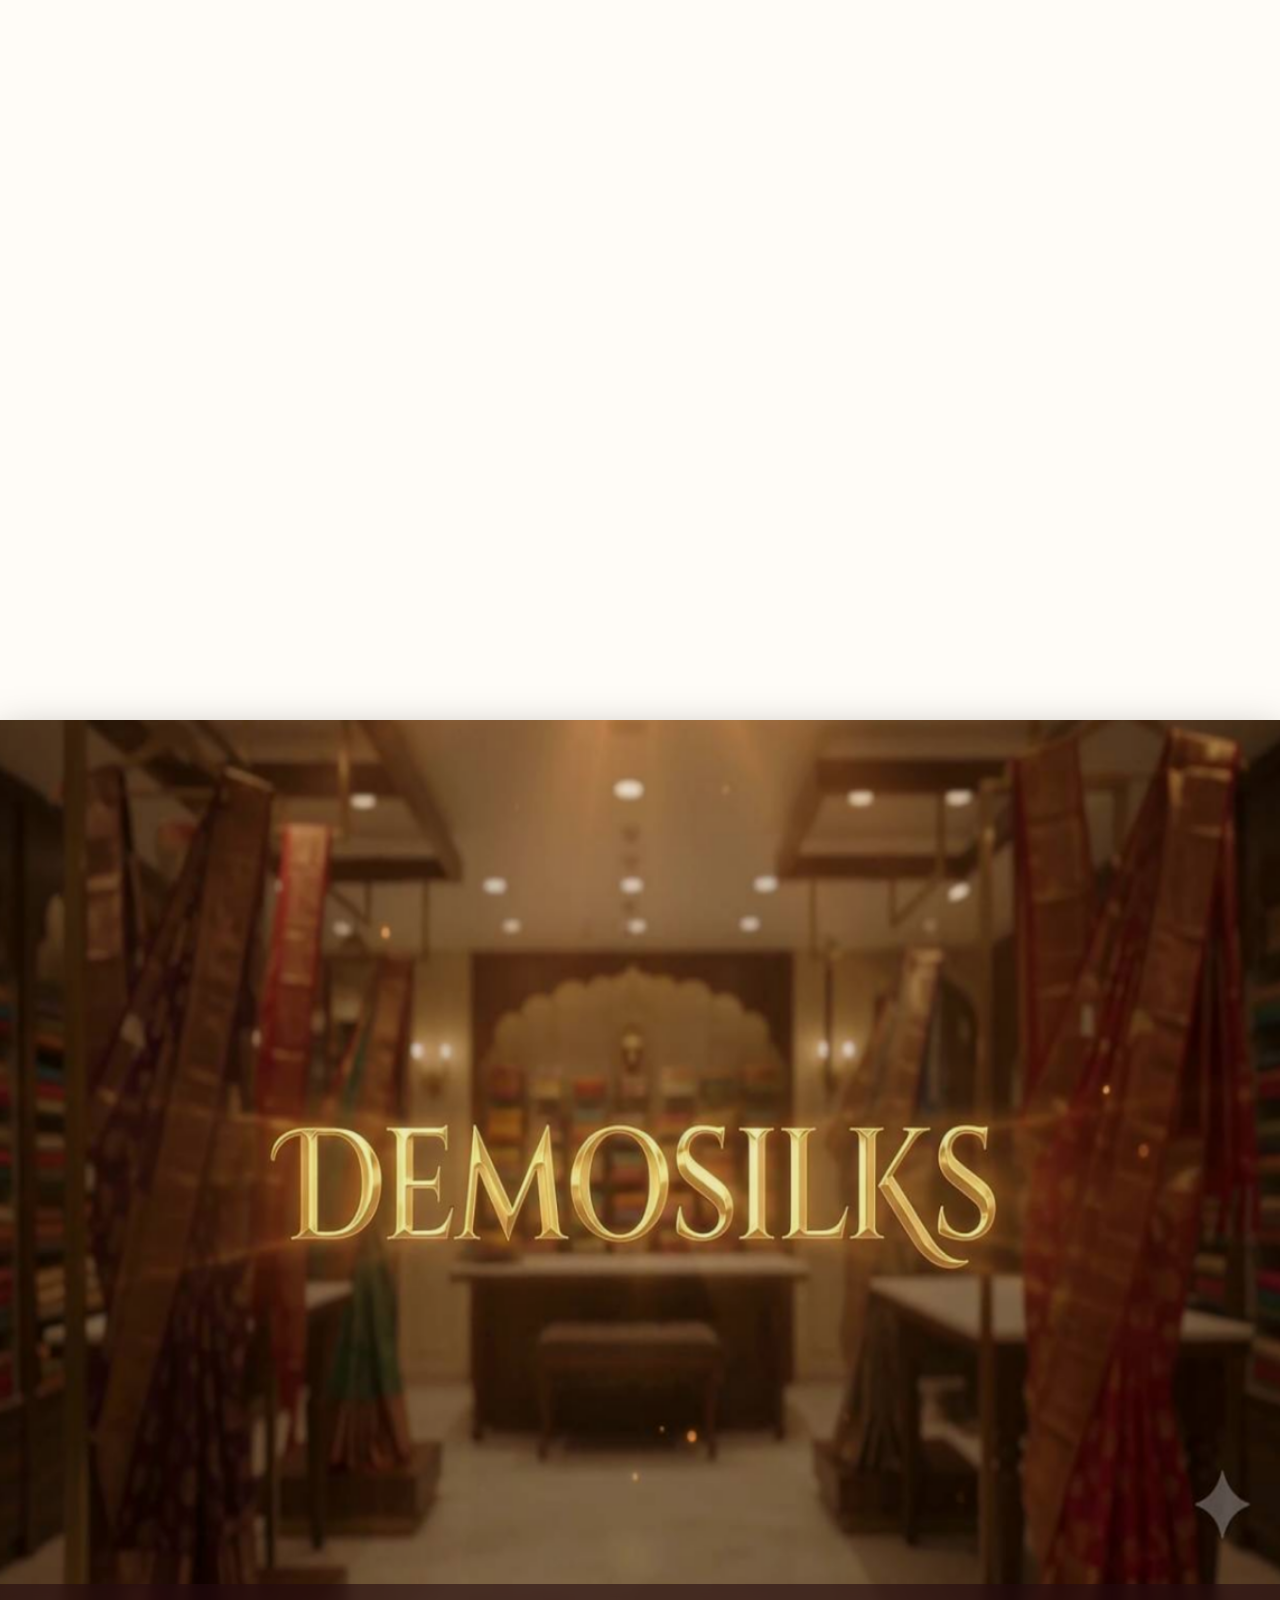
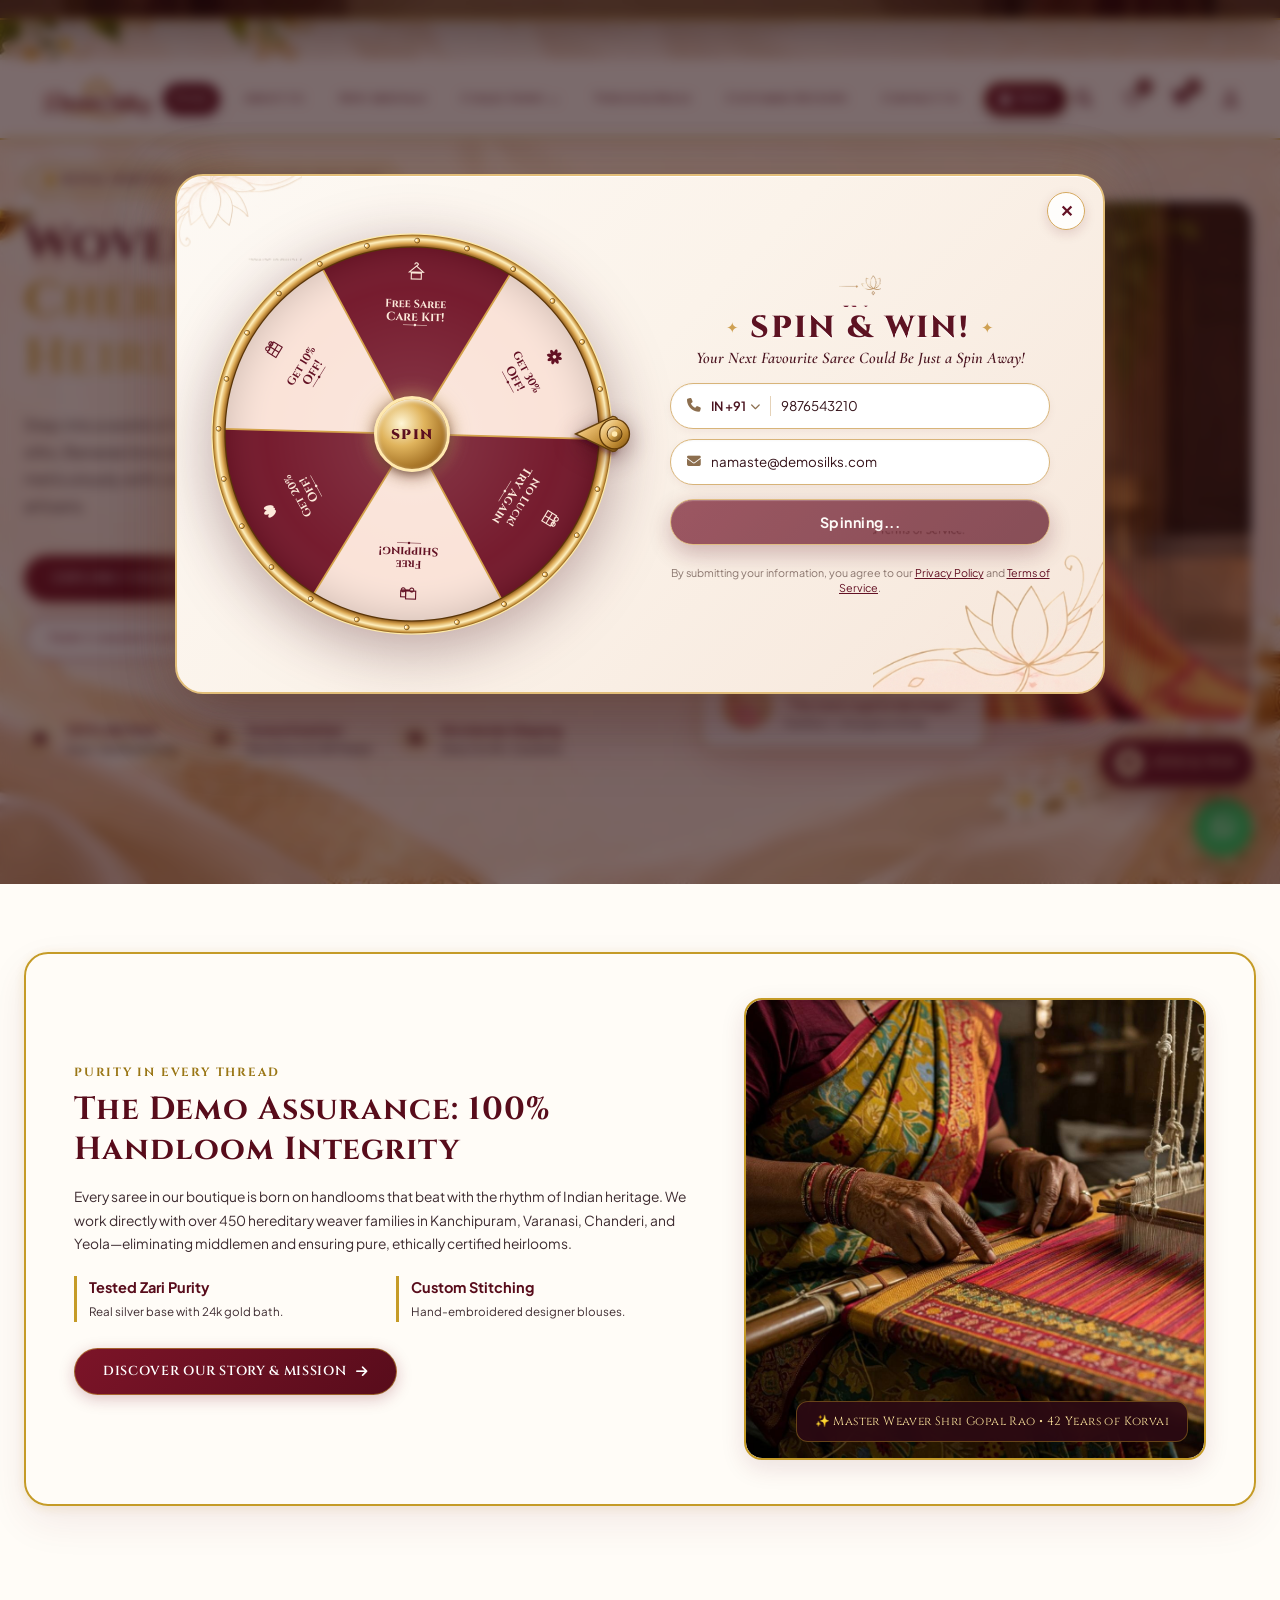
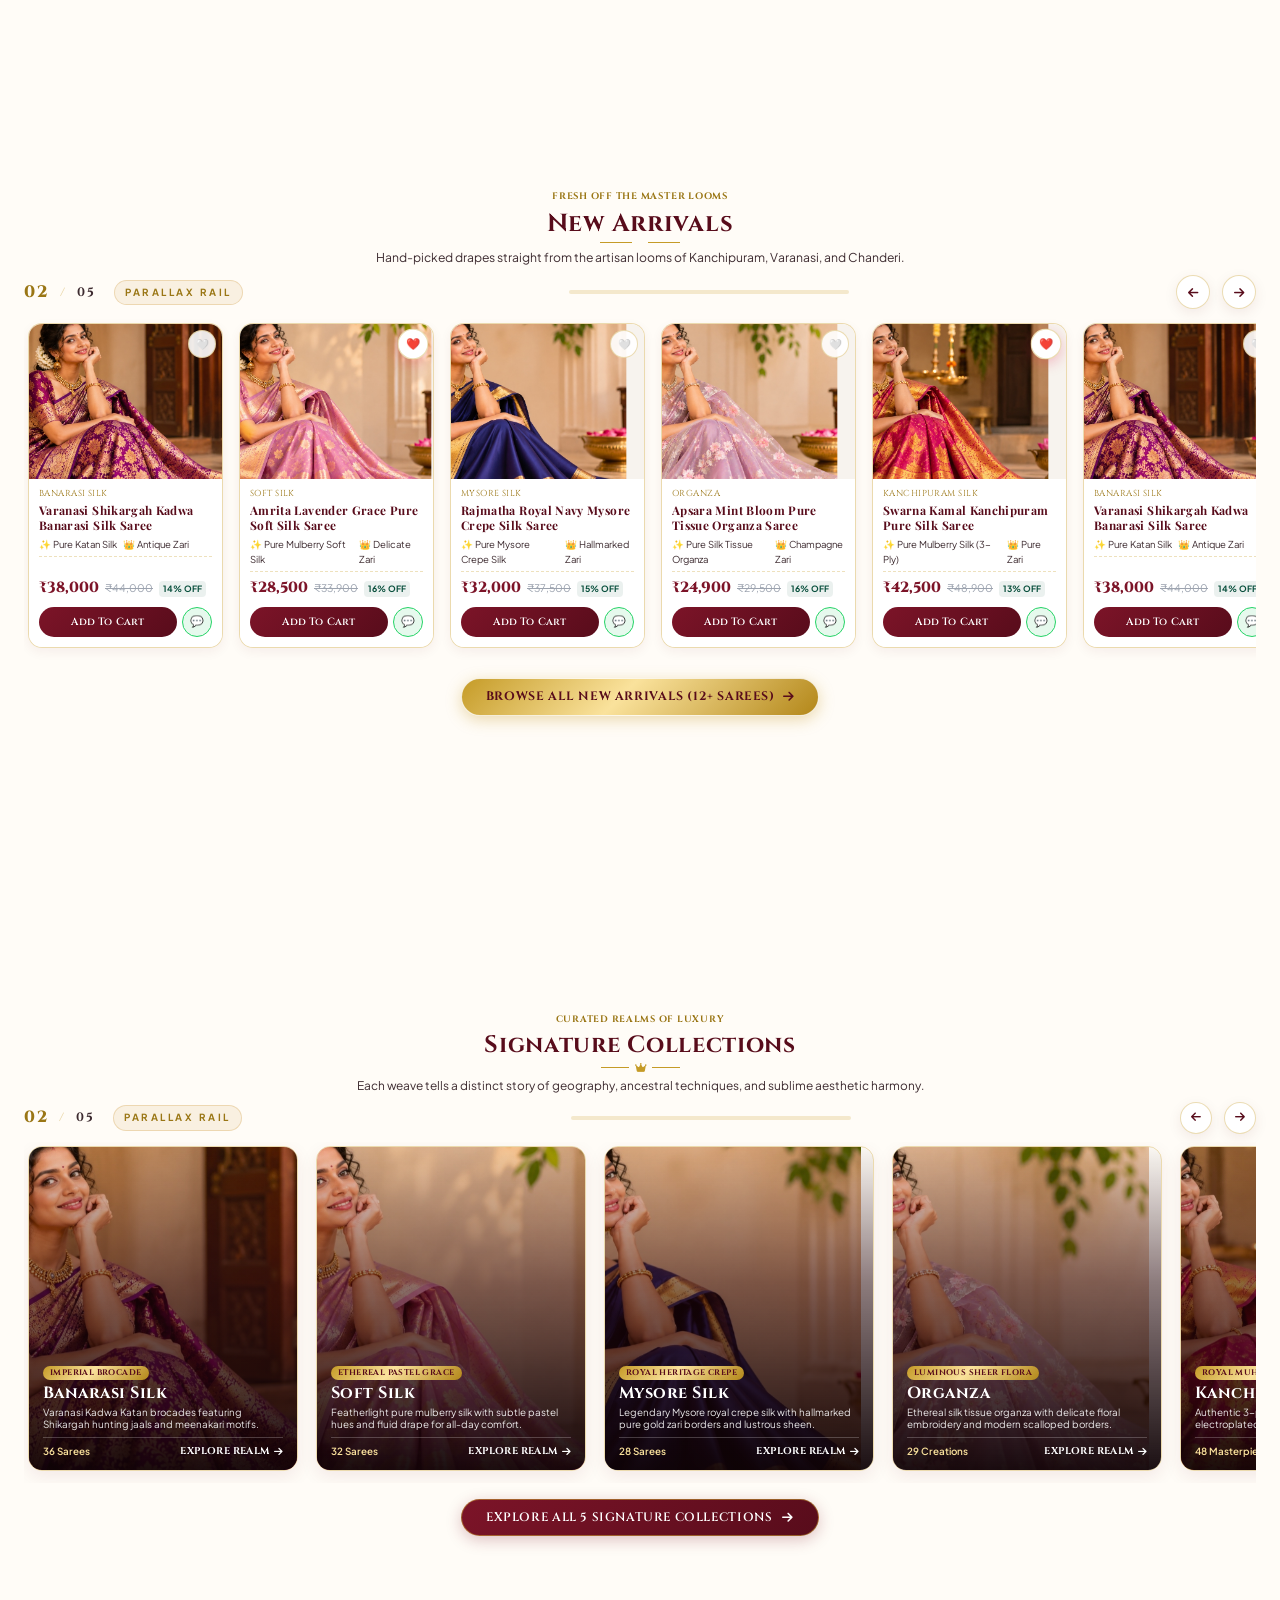
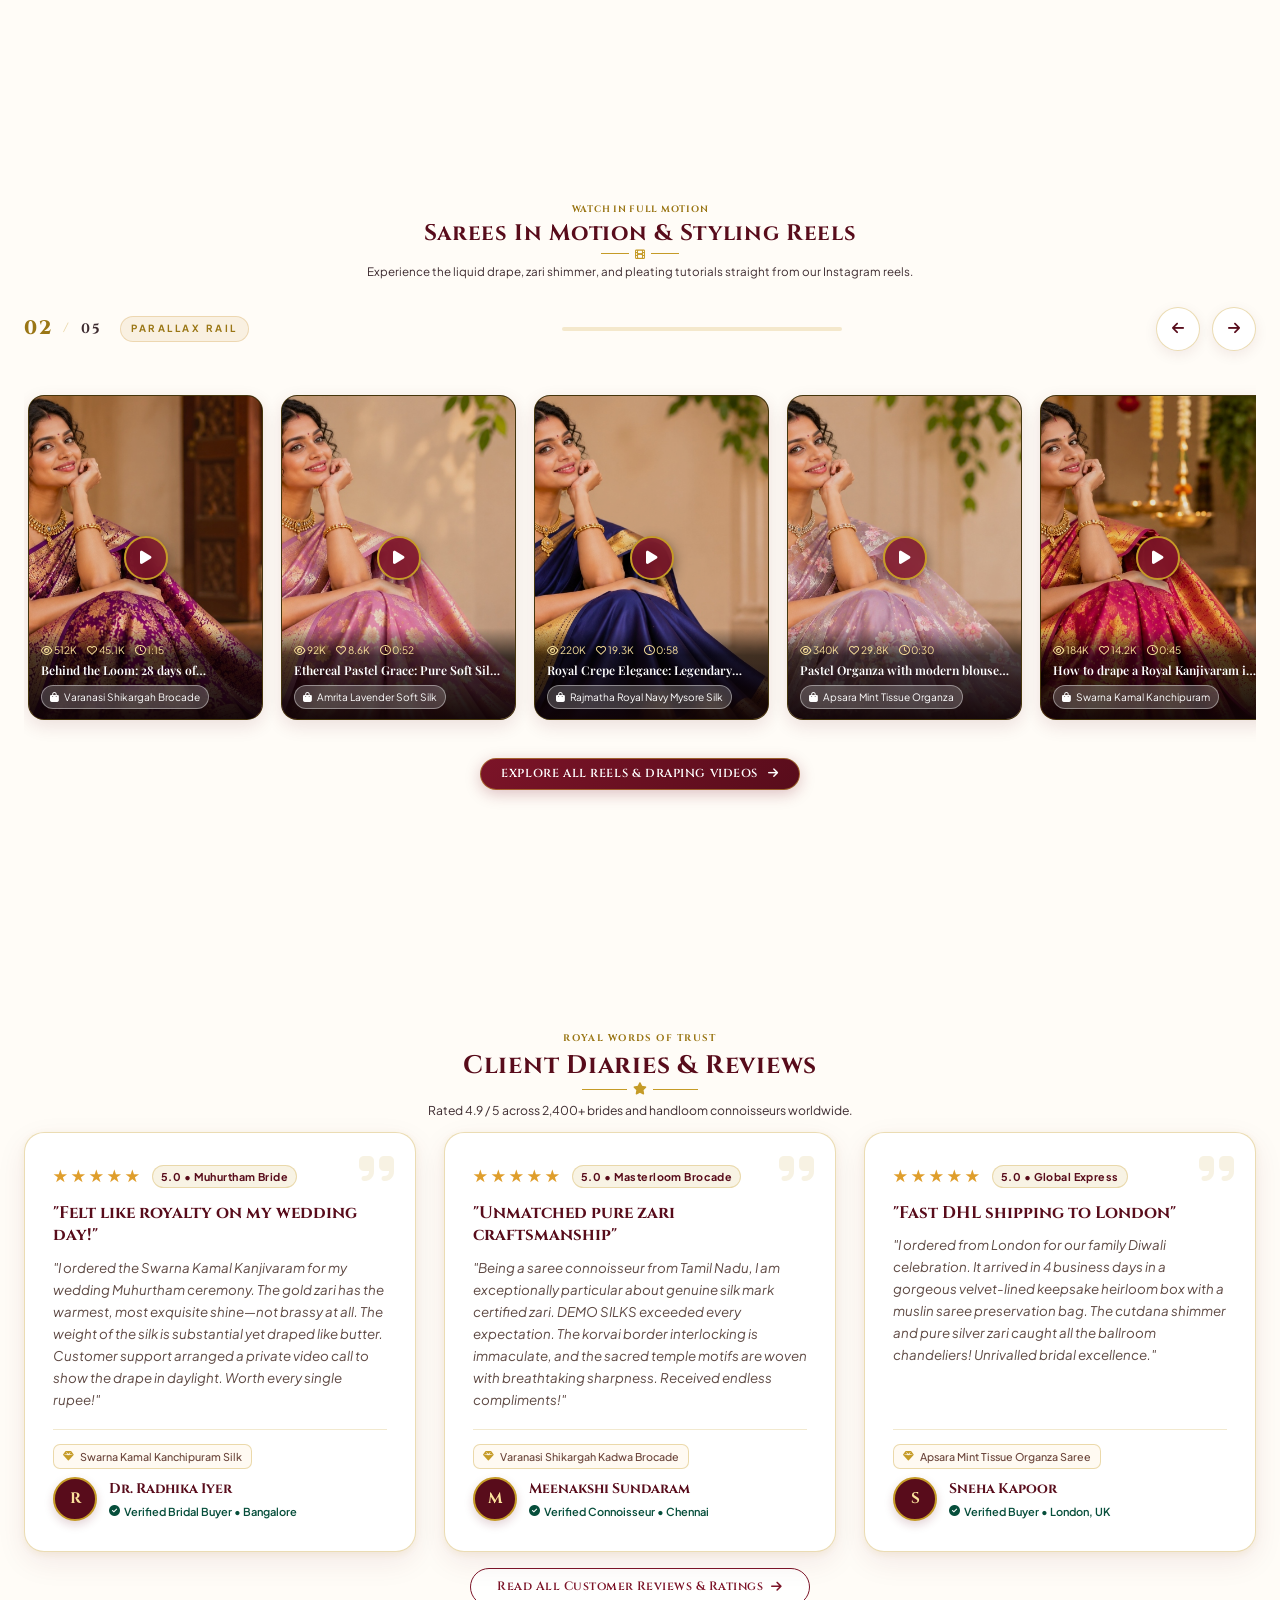
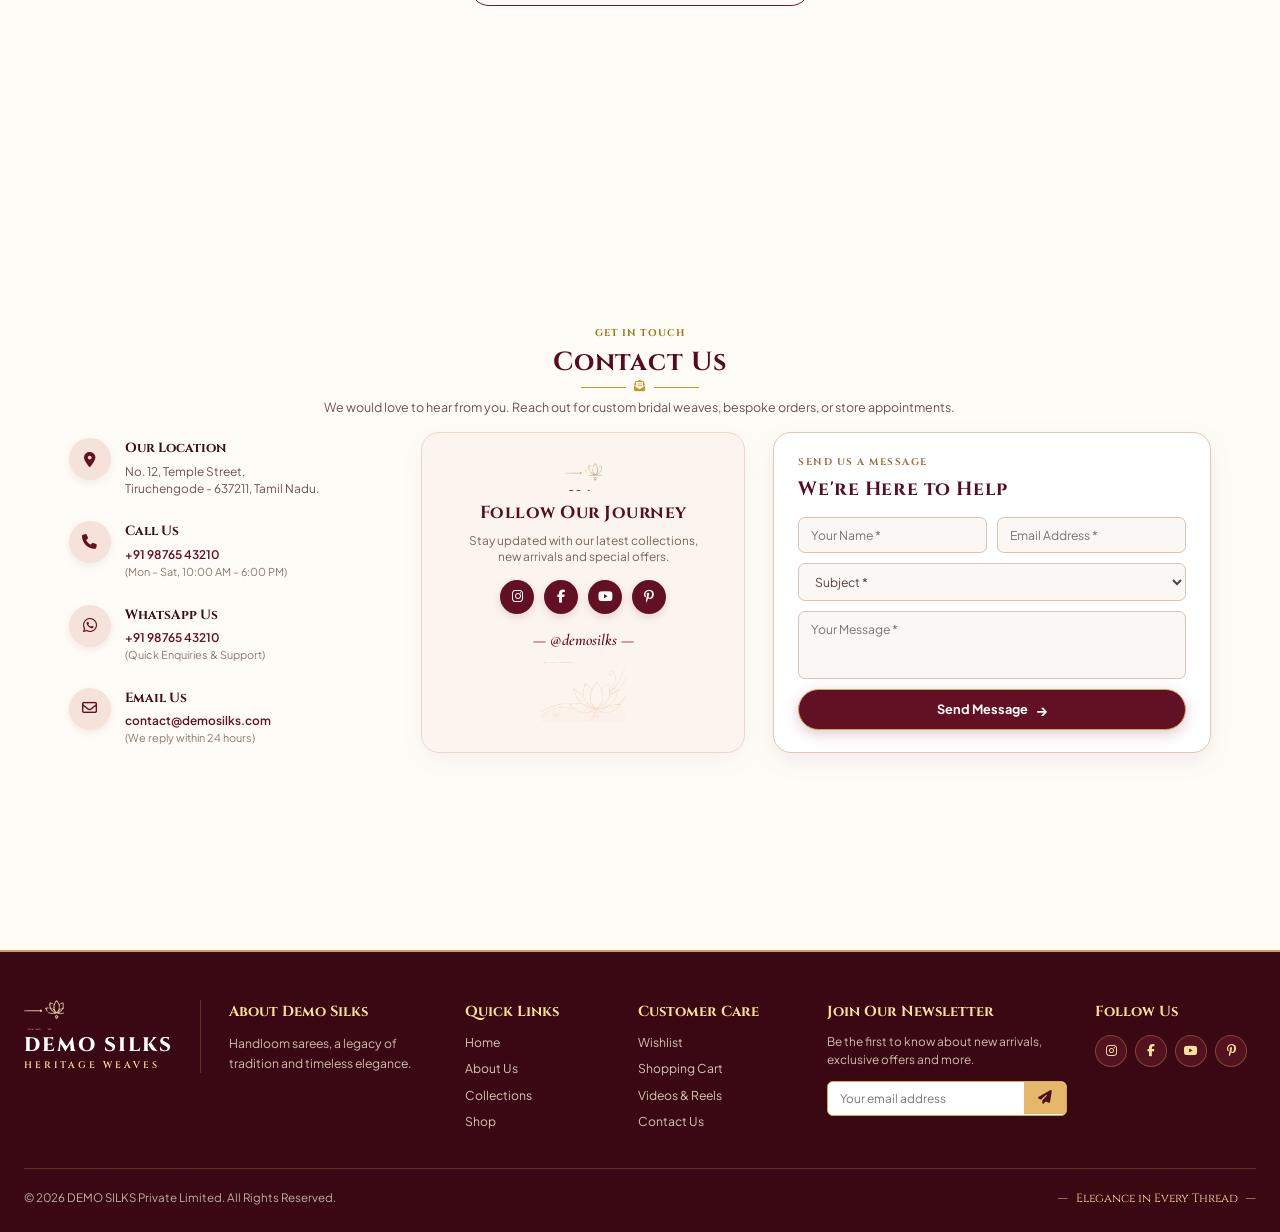
==== commit f80f5baf: "Enhance Client Diaries & Reviews section with large luxury review cards, rich typography, and expand" ====
--- a/index.html
+++ b/index.html
@@ -430,64 +430,106 @@
   <!-- SECTION 6: CLIENT DIARIES & REVIEWS -->
   <section id="reviewsSection">
     <div class="container">
-      <div class="section-header" style="margin: 0 auto 8px auto;">
-        <span class="section-tag" style="margin-bottom: 2px; font-size: 0.64rem; padding: 2px 9px;">Royal Words of Trust</span>
-        <h2 class="section-title" style="font-size: 1.62rem; margin-bottom: 3px; line-height: 1.15;">Client Diaries & Reviews</h2>
-        <div class="section-divider" style="margin: 3px auto 5px auto; gap: 6px;">
+      <div class="section-header" style="margin: 0 auto 12px auto;">
+        <span class="section-tag" style="margin-bottom: 3px; font-size: 0.66rem; padding: 2px 10px;">Royal Words of Trust</span>
+        <h2 class="section-title" style="font-size: 1.75rem; margin-bottom: 3px; line-height: 1.15;">Client Diaries & Reviews</h2>
+        <div class="section-divider" style="margin: 3px auto 6px auto; gap: 6px;">
           <span></span><i class="fa-solid fa-star"></i><span></span>
         </div>
-        <p class="section-desc" style="font-size: 0.82rem; line-height: 1.32; margin-bottom: 0;">Rated 4.9 / 5 across 2,400+ brides and handloom lovers worldwide.</p>
+        <p class="section-desc" style="font-size: 0.84rem; line-height: 1.32; margin-bottom: 0;">Rated 4.9 / 5 across 2,400+ brides and handloom connoisseurs worldwide.</p>
       </div>
 
       <div class="home-reviews-grid">
-        <div class="royal-card" style="padding:16px 18px;">
-          <div style="color:var(--color-gold); font-size:0.95rem; margin-bottom:6px;">★ ★ ★ ★ ★</div>
-          <h4 style="font-size:0.95rem; margin-bottom:5px;">"Felt like royalty on my wedding day!"</h4>
-          <p style="color:var(--color-text-muted); font-size:0.80rem; line-height:1.45; margin-bottom:10px;">
-            "I ordered the Swarna Kamal Kanjivaram for my wedding muhurtham. The gold zari has the warmest, most exquisite shine—not brassy at all. Customer support arranged a video call to show the drape in daylight."
-          </p>
-          <div style="display:flex; align-items:center; gap:10px; border-top:1px solid rgba(197, 155, 39, 0.2); padding-top:8px;">
-            <div style="width:34px; height:34px; border-radius:50%; background:var(--color-maroon-dark); color:#fae29c; display:flex; align-items:center; justify-content:center; font-weight:700; font-family:var(--font-royal); border:1.5px solid var(--color-gold); font-size:0.80rem;">R</div>
-            <div>
-              <div style="font-weight:700; font-size:0.82rem; color:var(--color-maroon-dark);">Dr. Radhika Iyer</div>
-              <div style="font-size:0.70rem; color:var(--color-emerald);"><i class="fa-solid fa-circle-check"></i> Verified Bridal Buyer • Bangalore</div>
-            </div>
-          </div>
-        </div>
-
-        <div class="royal-card" style="padding:16px 18px;">
-          <div style="color:var(--color-gold); font-size:0.95rem; margin-bottom:6px;">★ ★ ★ ★ ★</div>
-          <h4 style="font-size:0.95rem; margin-bottom:5px;">"Unmatched pure zari craftsmanship"</h4>
-          <p style="color:var(--color-text-muted); font-size:0.80rem; line-height:1.45; margin-bottom:10px;">
-            "Being a saree connoisseur from Tamil Nadu, I am very particular about pure zari. DEMO SILKS exceeded expectations. The korvai border joint is immaculate, and the temple pattern is woven cleanly."
-          </p>
-          <div style="display:flex; align-items:center; gap:10px; border-top:1px solid rgba(197, 155, 39, 0.2); padding-top:8px;">
-            <div style="width:34px; height:34px; border-radius:50%; background:var(--color-maroon-dark); color:#fae29c; display:flex; align-items:center; justify-content:center; font-weight:700; font-family:var(--font-royal); border:1.5px solid var(--color-gold); font-size:0.80rem;">M</div>
-            <div>
-              <div style="font-weight:700; font-size:0.82rem; color:var(--color-maroon-dark);">Meenakshi Sundaram</div>
-              <div style="font-size:0.70rem; color:var(--color-emerald);"><i class="fa-solid fa-circle-check"></i> Verified Buyer • Chennai</div>
-            </div>
-          </div>
-        </div>
-
-        <div class="royal-card" style="padding:16px 18px;">
-          <div style="color:var(--color-gold); font-size:0.95rem; margin-bottom:6px;">★ ★ ★ ★ ★</div>
-          <h4 style="font-size:0.95rem; margin-bottom:5px;">"Fast DHL shipping to London"</h4>
-          <p style="color:var(--color-text-muted); font-size:0.80rem; line-height:1.45; margin-bottom:10px;">
-            "I ordered from London for Diwali. It arrived in 4 business days in a gorgeous branded keepsake box with a muslin saree preservation bag. The cutdana work caught all the chandeliers!"
-          </p>
-          <div style="display:flex; align-items:center; gap:10px; border-top:1px solid rgba(197, 155, 39, 0.2); padding-top:8px;">
-            <div style="width:34px; height:34px; border-radius:50%; background:var(--color-maroon-dark); color:#fae29c; display:flex; align-items:center; justify-content:center; font-weight:700; font-family:var(--font-royal); border:1.5px solid var(--color-gold); font-size:0.80rem;">S</div>
-            <div>
-              <div style="font-weight:700; font-size:0.82rem; color:var(--color-maroon-dark);">Sneha Kapoor</div>
-              <div style="font-size:0.70rem; color:var(--color-emerald);"><i class="fa-solid fa-circle-check"></i> Verified Buyer • London, UK</div>
-            </div>
-          </div>
-        </div>
-      </div>
-
-      <div style="text-align:center; margin-top:14px;">
-        <a href="reviews.html" class="btn-royal-outline" style="padding: 7px 22px; font-size: 0.82rem;">
+        <!-- Big Review Card 1 -->
+        <div class="home-review-card">
+          <div class="quote-watermark"><i class="fa-solid fa-quote-right"></i></div>
+          <div>
+            <div class="review-stars-row">
+              <span>★ ★ ★ ★ ★</span>
+              <span class="rating-pill">5.0 • Muhurtham Bride</span>
+            </div>
+            <h4 class="review-headline">"Felt like royalty on my wedding day!"</h4>
+            <p class="review-body">
+              "I ordered the Swarna Kamal Kanjivaram for my wedding Muhurtham ceremony. The gold zari has the warmest, most exquisite shine—not brassy at all. The weight of the silk is substantial yet draped like butter. Customer support arranged a private video call to show the drape in daylight. Worth every single rupee!"
+            </p>
+          </div>
+          <div class="review-footer">
+            <div class="saree-bought-tag">
+              <i class="fa-solid fa-gem"></i> Swarna Kamal Kanchipuram Silk
+            </div>
+            <div class="reviewer-profile">
+              <div class="reviewer-avatar">R</div>
+              <div>
+                <div class="reviewer-name">Dr. Radhika Iyer</div>
+                <div class="reviewer-verified">
+                  <i class="fa-solid fa-circle-check"></i> Verified Bridal Buyer • Bangalore
+                </div>
+              </div>
+            </div>
+          </div>
+        </div>
+
+        <!-- Big Review Card 2 -->
+        <div class="home-review-card">
+          <div class="quote-watermark"><i class="fa-solid fa-quote-right"></i></div>
+          <div>
+            <div class="review-stars-row">
+              <span>★ ★ ★ ★ ★</span>
+              <span class="rating-pill">5.0 • Masterloom Brocade</span>
+            </div>
+            <h4 class="review-headline">"Unmatched pure zari craftsmanship"</h4>
+            <p class="review-body">
+              "Being a saree connoisseur from Tamil Nadu, I am exceptionally particular about genuine silk mark certified zari. DEMO SILKS exceeded every expectation. The korvai border interlocking is immaculate, and the sacred temple motifs are woven with breathtaking sharpness. Received endless compliments!"
+            </p>
+          </div>
+          <div class="review-footer">
+            <div class="saree-bought-tag">
+              <i class="fa-solid fa-gem"></i> Varanasi Shikargah Kadwa Brocade
+            </div>
+            <div class="reviewer-profile">
+              <div class="reviewer-avatar">M</div>
+              <div>
+                <div class="reviewer-name">Meenakshi Sundaram</div>
+                <div class="reviewer-verified">
+                  <i class="fa-solid fa-circle-check"></i> Verified Connoisseur • Chennai
+                </div>
+              </div>
+            </div>
+          </div>
+        </div>
+
+        <!-- Big Review Card 3 -->
+        <div class="home-review-card">
+          <div class="quote-watermark"><i class="fa-solid fa-quote-right"></i></div>
+          <div>
+            <div class="review-stars-row">
+              <span>★ ★ ★ ★ ★</span>
+              <span class="rating-pill">5.0 • Global Express</span>
+            </div>
+            <h4 class="review-headline">"Fast DHL shipping to London"</h4>
+            <p class="review-body">
+              "I ordered from London for our family Diwali celebration. It arrived in 4 business days in a gorgeous velvet-lined keepsake heirloom box with a muslin saree preservation bag. The cutdana shimmer and pure silver zari caught all the ballroom chandeliers! Unrivalled bridal excellence."
+            </p>
+          </div>
+          <div class="review-footer">
+            <div class="saree-bought-tag">
+              <i class="fa-solid fa-gem"></i> Apsara Mint Tissue Organza Saree
+            </div>
+            <div class="reviewer-profile">
+              <div class="reviewer-avatar">S</div>
+              <div>
+                <div class="reviewer-name">Sneha Kapoor</div>
+                <div class="reviewer-verified">
+                  <i class="fa-solid fa-circle-check"></i> Verified Buyer • London, UK
+                </div>
+              </div>
+            </div>
+          </div>
+        </div>
+      </div>
+
+      <div style="text-align:center; margin-top:16px;">
+        <a href="reviews.html" class="btn-royal-outline" style="padding: 8px 26px; font-size: 0.84rem;">
           Read All Customer Reviews & Ratings <i class="fa-solid fa-arrow-right"></i>
         </a>
       </div>
--- a/assets/css/style.css
+++ b/assets/css/style.css
@@ -4839,7 +4839,7 @@
   flex-direction: column !important;
   justify-content: center !important;
   box-sizing: border-box !important;
-  padding: 16px 0 20px 0 !important;
+  padding: 22px 0 26px 0 !important;
   position: relative !important;
   scroll-snap-align: start !important;
   scroll-snap-stop: always !important;
@@ -4848,18 +4848,189 @@
 
 #reviewsSection > .container {
   width: 100%;
-}
-
+  max-width: 1280px;
+}
+
+#reviewsSection .section-header {
+  margin: 0 auto 14px auto !important;
+  max-width: 640px;
+}
+
+#reviewsSection .section-title {
+  font-size: 1.75rem !important;
+  margin-bottom: 3px !important;
+  line-height: 1.16 !important;
+}
+
+/* Big Luxury Review Cards Grid */
 .home-reviews-grid {
   display: grid;
-  grid-template-columns: repeat(auto-fill, minmax(300px, 1fr));
-  gap: 24px;
-}
-
-@media (max-width: 600px) {
+  grid-template-columns: repeat(3, 1fr);
+  gap: 28px;
+  align-items: stretch;
+}
+
+.home-review-card {
+  background: #ffffff !important;
+  border: 1.5px solid var(--color-gold-border) !important;
+  border-radius: 20px !important;
+  padding: 30px 28px !important;
+  display: flex !important;
+  flex-direction: column !important;
+  justify-content: space-between !important;
+  min-height: 330px !important;
+  box-shadow: 0 10px 30px rgba(98, 17, 34, 0.08), 0 2px 8px rgba(197, 155, 39, 0.10) !important;
+  position: relative !important;
+  overflow: hidden !important;
+  transition: transform 0.35s ease, box-shadow 0.35s ease, border-color 0.35s ease !important;
+  box-sizing: border-box !important;
+}
+
+.home-review-card:hover {
+  transform: translateY(-6px) !important;
+  box-shadow: 0 18px 40px rgba(98, 17, 34, 0.14), 0 4px 14px rgba(197, 155, 39, 0.22) !important;
+  border-color: rgba(197, 155, 39, 0.9) !important;
+}
+
+.home-review-card .quote-watermark {
+  position: absolute;
+  top: 14px;
+  right: 20px;
+  font-size: 2.8rem;
+  color: rgba(197, 155, 39, 0.13);
+  font-family: 'Playfair Display', Georgia, serif;
+  line-height: 1;
+  pointer-events: none;
+}
+
+.home-review-card .review-stars-row {
+  display: flex;
+  align-items: center;
+  gap: 6px;
+  color: #df9e2c;
+  font-size: 1.15rem;
+  margin-bottom: 12px;
+}
+
+.home-review-card .review-stars-row .rating-pill {
+  background: rgba(197, 155, 39, 0.12);
+  color: var(--color-maroon-dark);
+  font-weight: 700;
+  font-size: 0.74rem;
+  padding: 2px 8px;
+  border-radius: 999px;
+  margin-left: 6px;
+  border: 1px solid rgba(197, 155, 39, 0.3);
+  letter-spacing: 0.04em;
+}
+
+.home-review-card .review-headline {
+  font-family: var(--font-royal);
+  font-size: 1.16rem !important;
+  font-weight: 700;
+  color: var(--color-maroon-dark);
+  line-height: 1.35;
+  margin-bottom: 10px;
+}
+
+.home-review-card .review-body {
+  font-size: 0.92rem !important;
+  line-height: 1.65;
+  color: #5d4842;
+  margin-bottom: 18px;
+  font-style: italic;
+  flex: 1 1 auto;
+}
+
+.home-review-card .review-footer {
+  border-top: 1px solid rgba(197, 155, 39, 0.22);
+  padding-top: 14px;
+  margin-top: auto;
+  display: flex;
+  flex-direction: column;
+  gap: 8px;
+}
+
+.home-review-card .reviewer-profile {
+  display: flex;
+  align-items: center;
+  gap: 12px;
+}
+
+.home-review-card .reviewer-avatar {
+  width: 44px;
+  height: 44px;
+  border-radius: 50%;
+  background: var(--color-maroon-dark);
+  color: #fae29c;
+  display: flex;
+  align-items: center;
+  justify-content: center;
+  font-weight: 700;
+  font-family: var(--font-royal);
+  border: 2px solid var(--color-gold);
+  font-size: 1.05rem;
+  box-shadow: 0 4px 10px rgba(98, 17, 34, 0.18);
+  flex-shrink: 0;
+}
+
+.home-review-card .reviewer-name {
+  font-weight: 700;
+  font-size: 0.96rem;
+  color: var(--color-maroon-dark);
+  margin-bottom: 2px;
+  font-family: var(--font-royal);
+}
+
+.home-review-card .reviewer-verified {
+  font-size: 0.76rem;
+  color: var(--color-emerald);
+  font-weight: 600;
+  display: flex;
+  align-items: center;
+  gap: 4px;
+}
+
+.home-review-card .saree-bought-tag {
+  display: inline-flex;
+  align-items: center;
+  gap: 6px;
+  background: rgba(255, 250, 242, 0.95);
+  border: 1px solid rgba(197, 155, 39, 0.35);
+  padding: 3px 9px;
+  border-radius: 7px;
+  font-size: 0.74rem;
+  color: #6a443a;
+  font-weight: 500;
+  width: fit-content;
+}
+
+.home-review-card .saree-bought-tag i {
+  color: var(--color-gold);
+}
+
+@media (max-width: 1024px) {
+  .home-reviews-grid {
+    grid-template-columns: repeat(auto-fit, minmax(280px, 1fr));
+    gap: 20px;
+  }
+  .home-review-card {
+    padding: 24px 22px !important;
+    min-height: auto !important;
+  }
+}
+
+@media (max-width: 768px) {
+  #reviewsSection {
+    min-height: auto !important;
+    padding: 20px 0 !important;
+  }
   .home-reviews-grid {
     grid-template-columns: 1fr !important;
     gap: 16px !important;
+  }
+  .home-review-card {
+    padding: 20px 18px !important;
   }
 }
 
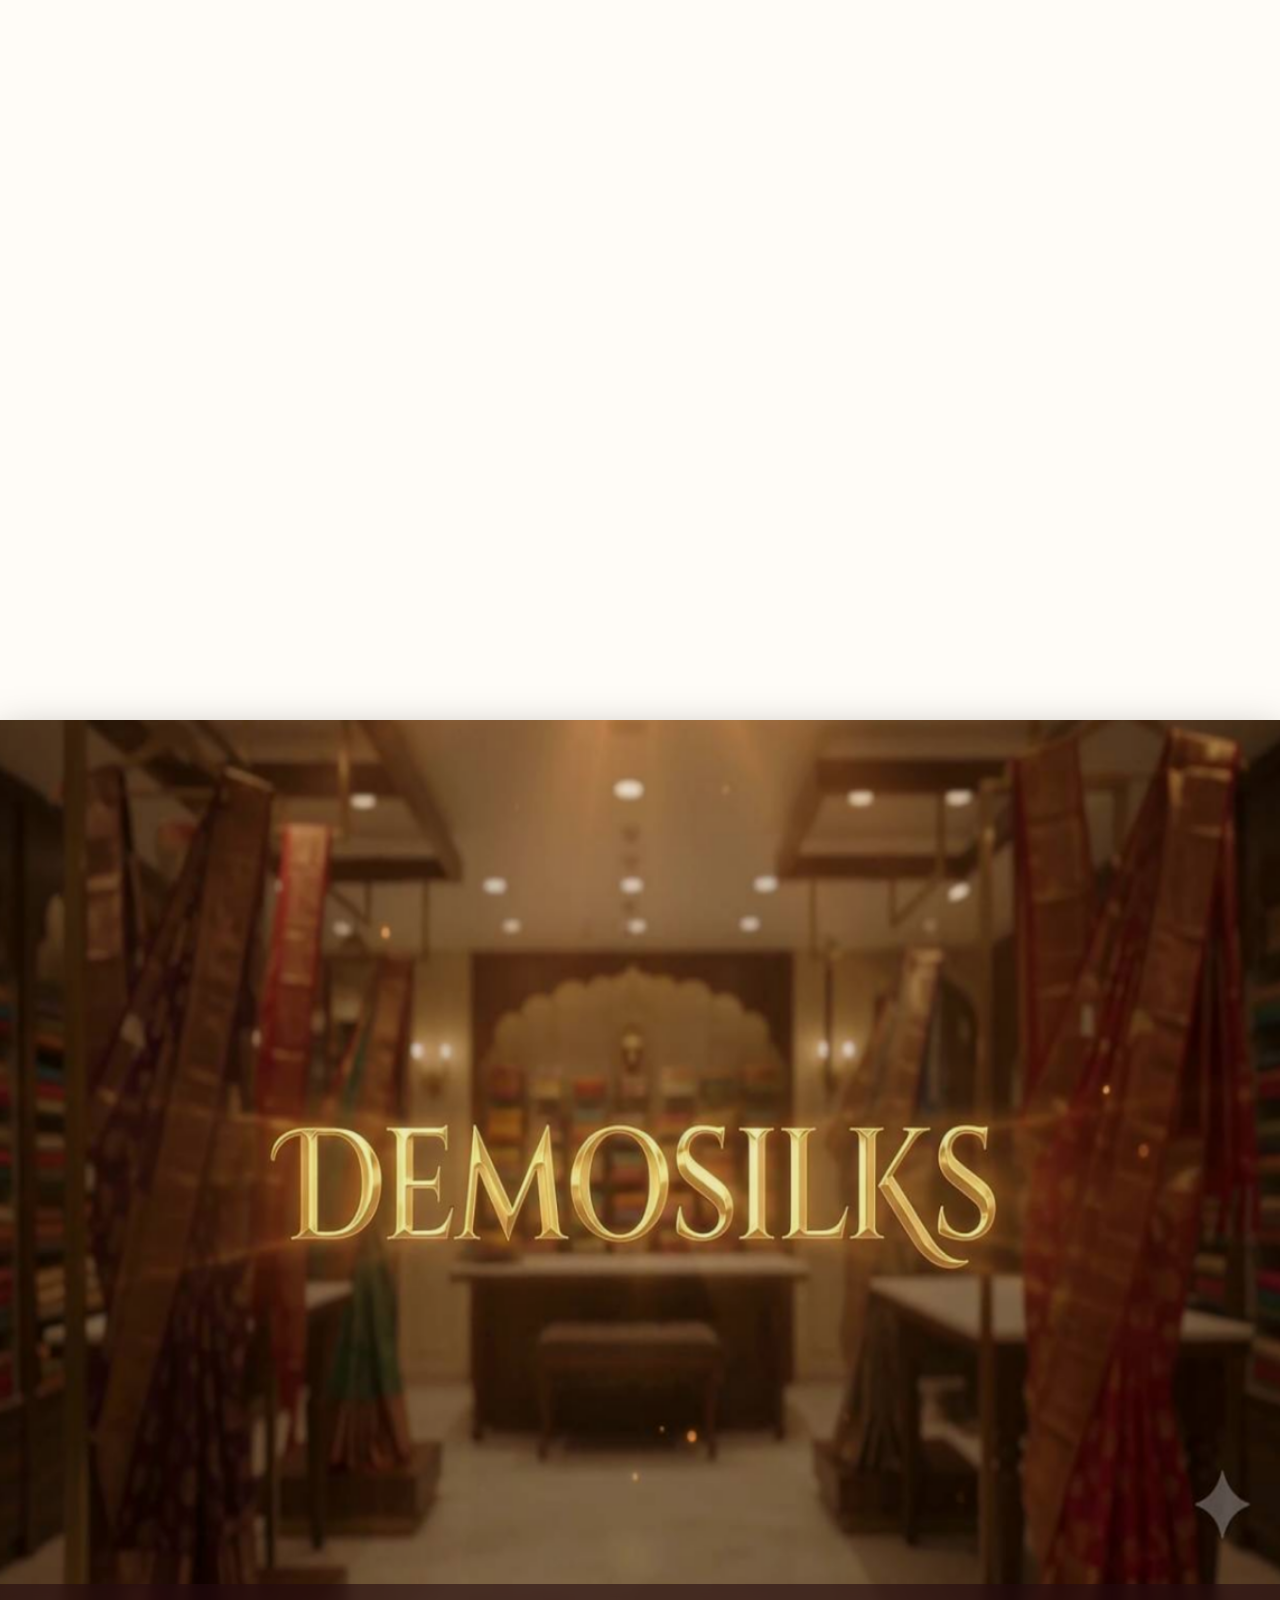
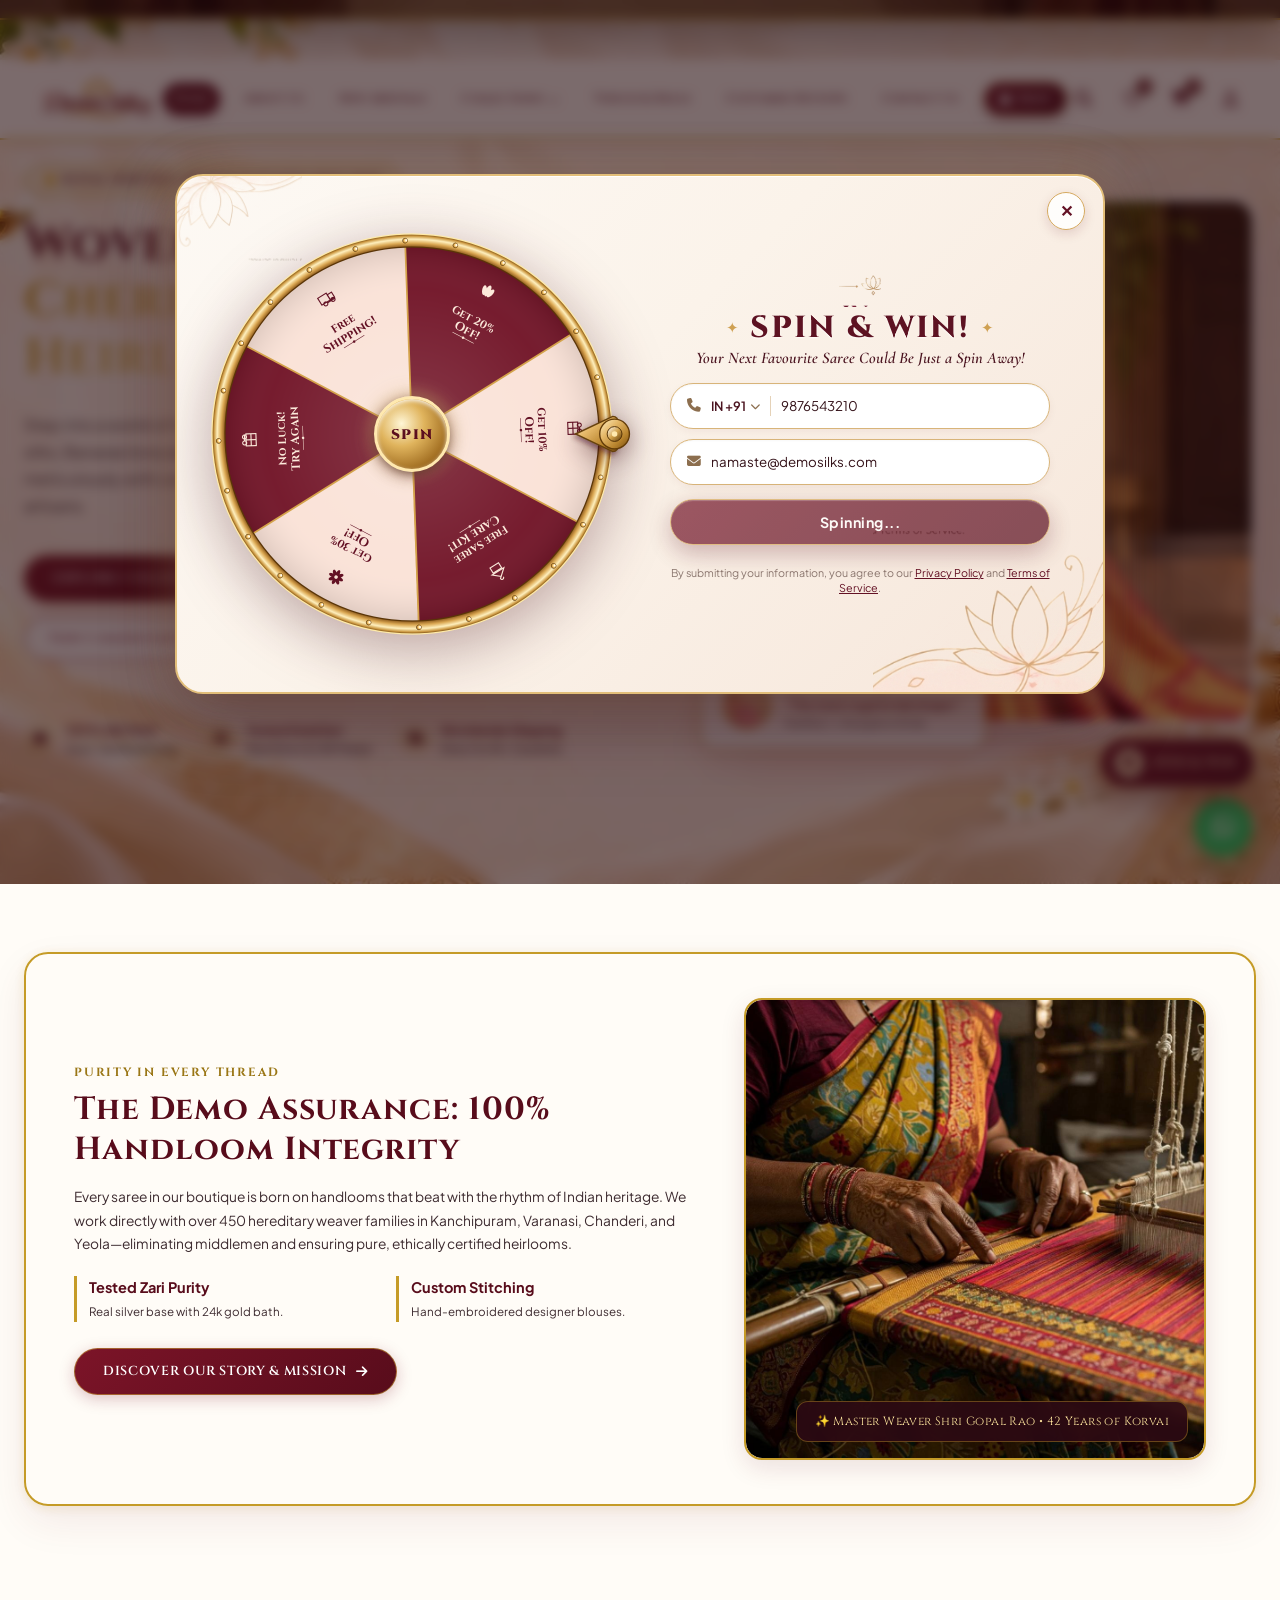
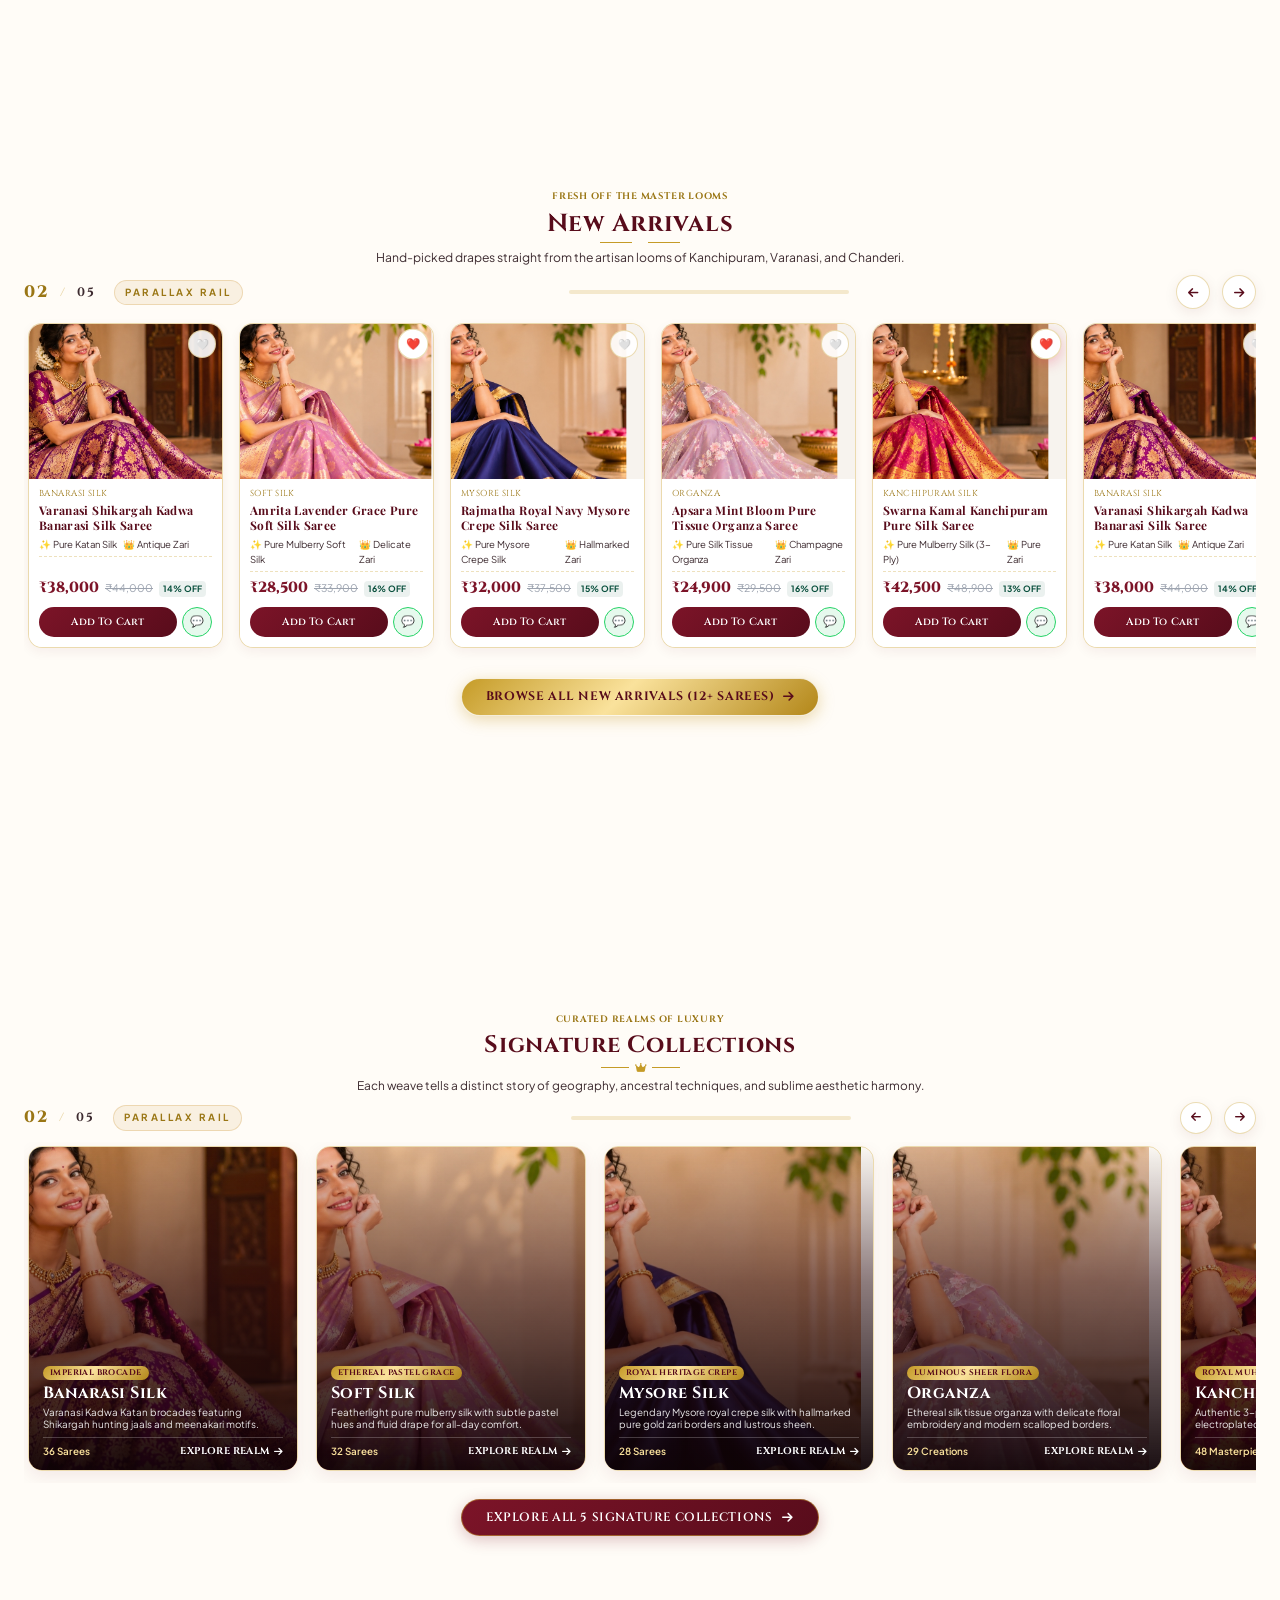
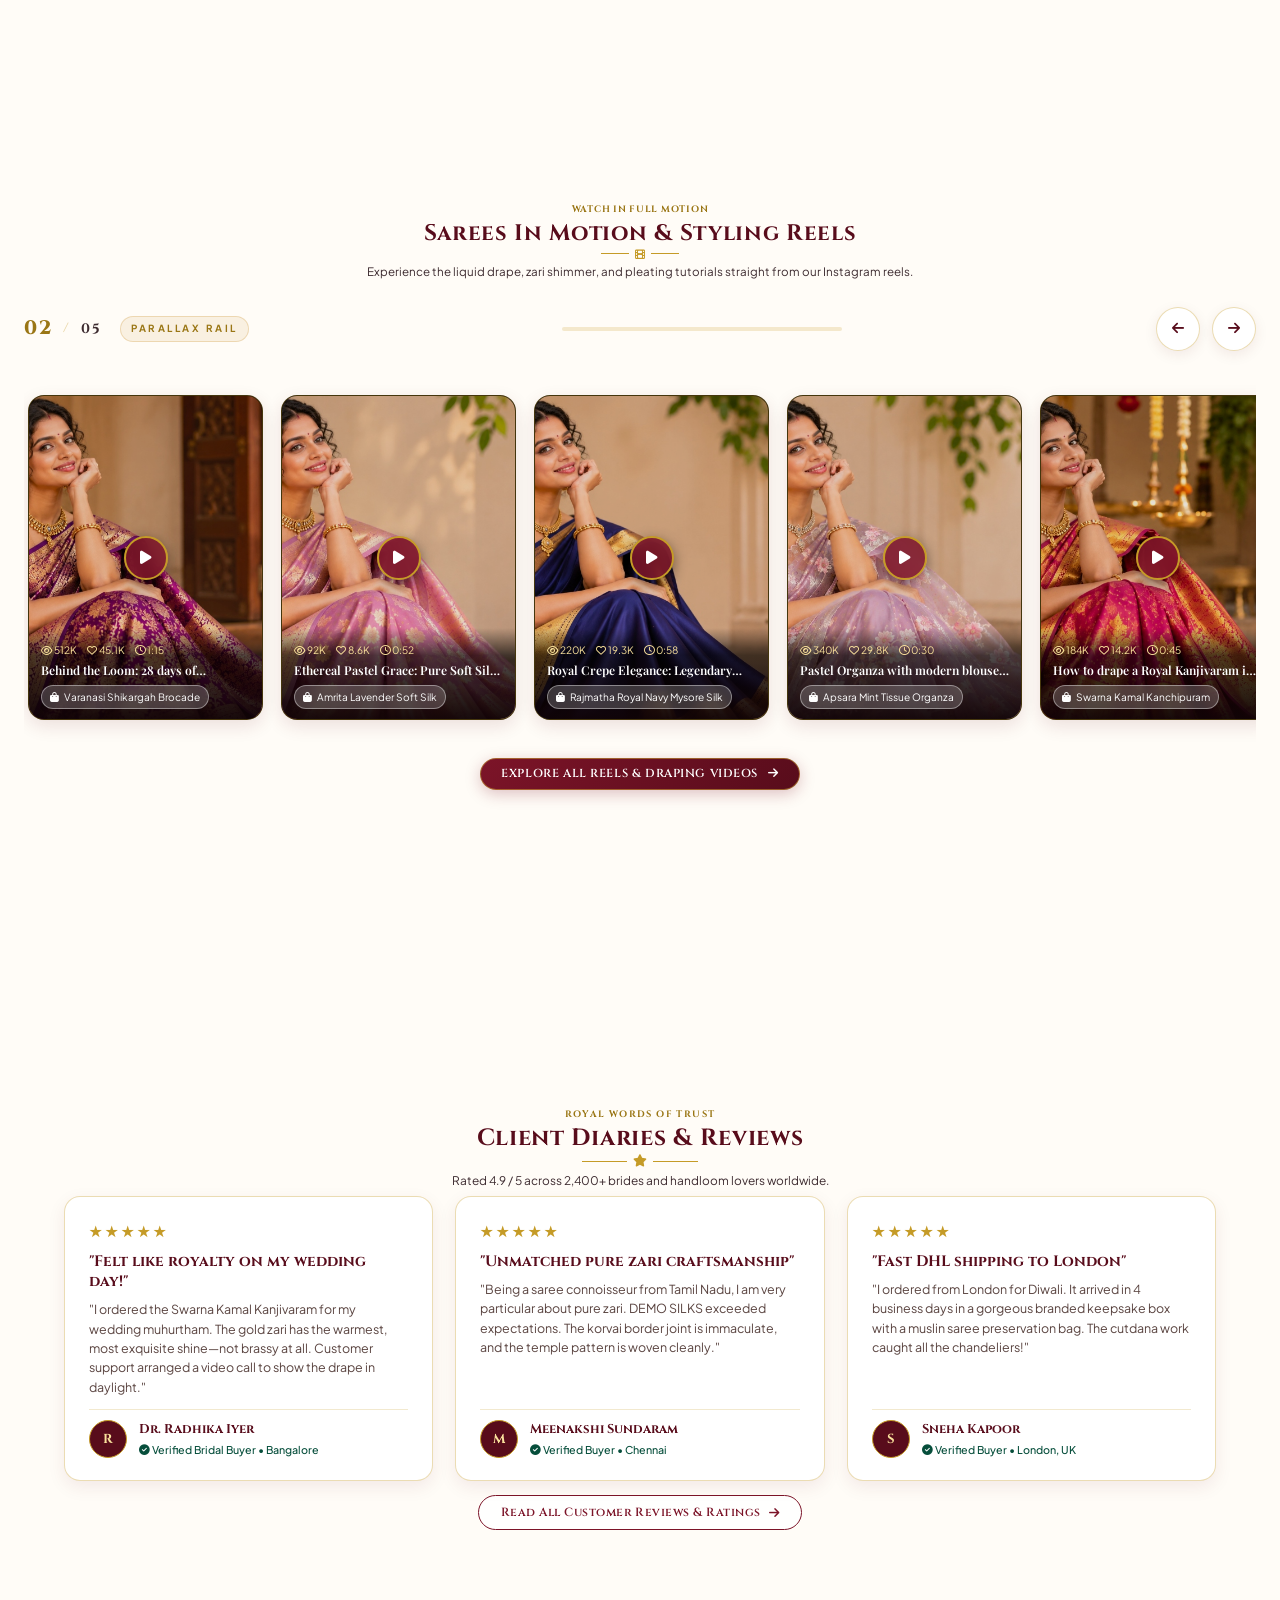
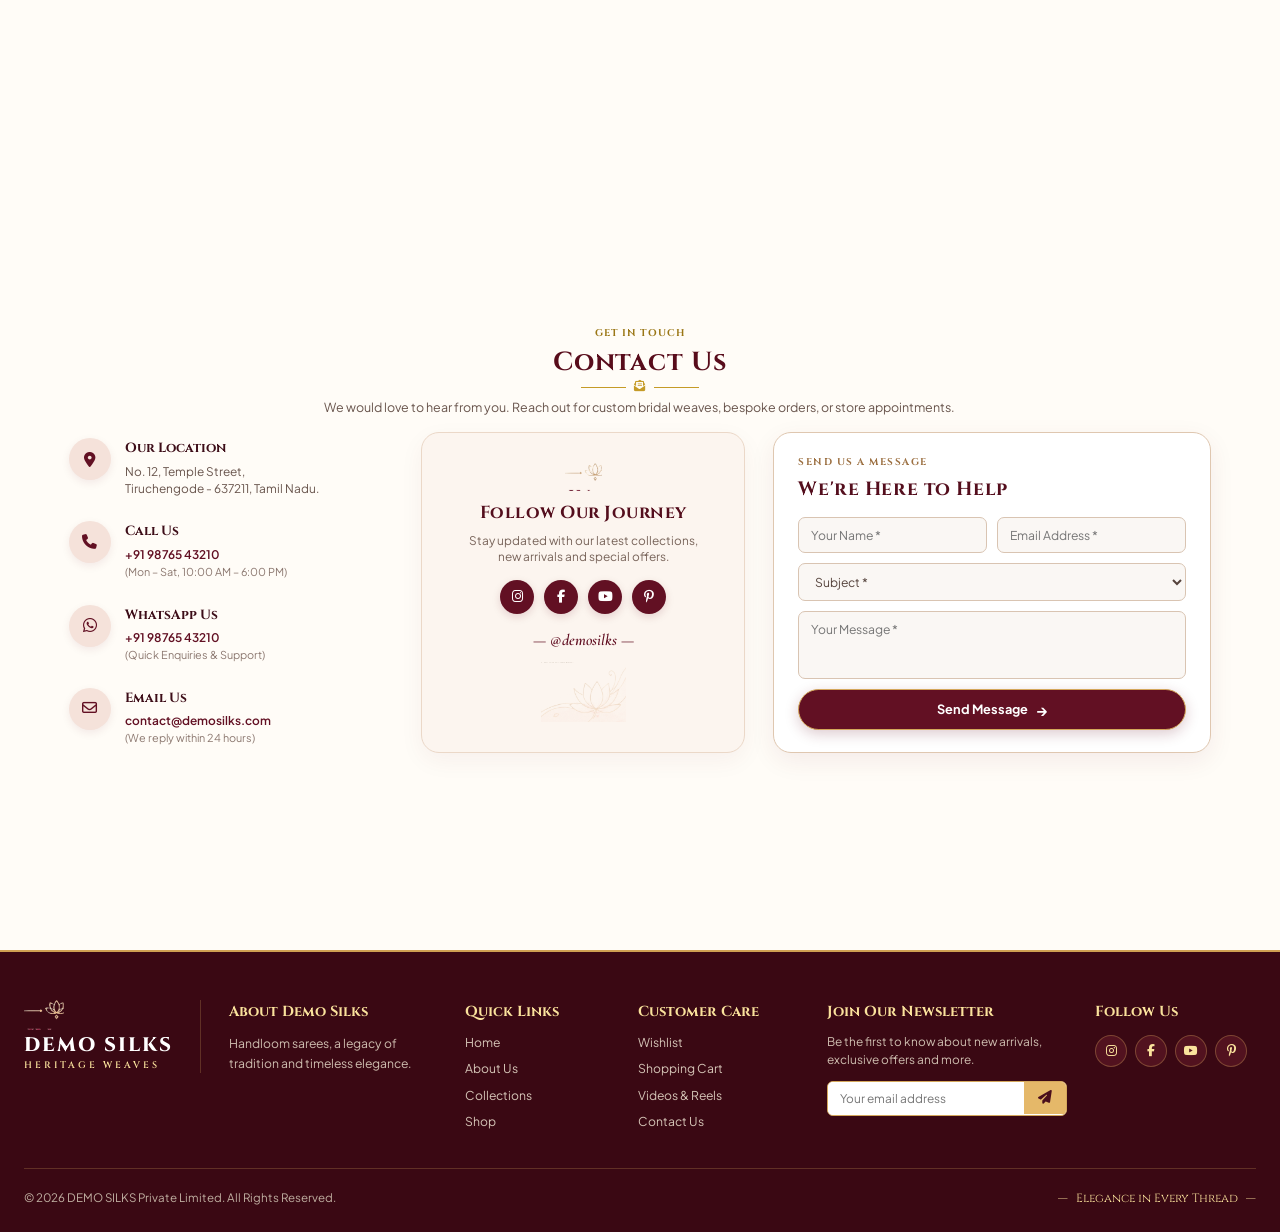
==== commit 3a63a849: "Adjust Client Diaries review cards to moderate medium-large sizing as requested" ====
--- a/index.html
+++ b/index.html
@@ -430,106 +430,70 @@
   <!-- SECTION 6: CLIENT DIARIES & REVIEWS -->
   <section id="reviewsSection">
     <div class="container">
-      <div class="section-header" style="margin: 0 auto 12px auto;">
-        <span class="section-tag" style="margin-bottom: 3px; font-size: 0.66rem; padding: 2px 10px;">Royal Words of Trust</span>
-        <h2 class="section-title" style="font-size: 1.75rem; margin-bottom: 3px; line-height: 1.15;">Client Diaries & Reviews</h2>
-        <div class="section-divider" style="margin: 3px auto 6px auto; gap: 6px;">
+      <div class="section-header" style="margin: 0 auto 8px auto;">
+        <span class="section-tag" style="margin-bottom: 2px; font-size: 0.64rem; padding: 2px 9px;">Royal Words of Trust</span>
+        <h2 class="section-title" style="font-size: 1.62rem; margin-bottom: 3px; line-height: 1.15;">Client Diaries & Reviews</h2>
+        <div class="section-divider" style="margin: 3px auto 5px auto; gap: 6px;">
           <span></span><i class="fa-solid fa-star"></i><span></span>
         </div>
-        <p class="section-desc" style="font-size: 0.84rem; line-height: 1.32; margin-bottom: 0;">Rated 4.9 / 5 across 2,400+ brides and handloom connoisseurs worldwide.</p>
+        <p class="section-desc" style="font-size: 0.82rem; line-height: 1.32; margin-bottom: 0;">Rated 4.9 / 5 across 2,400+ brides and handloom lovers worldwide.</p>
       </div>
 
       <div class="home-reviews-grid">
-        <!-- Big Review Card 1 -->
-        <div class="home-review-card">
-          <div class="quote-watermark"><i class="fa-solid fa-quote-right"></i></div>
+        <div class="royal-card home-review-card" style="padding: 22px 24px; display: flex; flex-direction: column; justify-content: space-between; min-height: 240px; border-radius: 16px; border: 1.5px solid var(--color-gold-border); box-shadow: 0 6px 18px rgba(98, 17, 34, 0.08); background: #ffffff;">
           <div>
-            <div class="review-stars-row">
-              <span>★ ★ ★ ★ ★</span>
-              <span class="rating-pill">5.0 • Muhurtham Bride</span>
-            </div>
-            <h4 class="review-headline">"Felt like royalty on my wedding day!"</h4>
-            <p class="review-body">
-              "I ordered the Swarna Kamal Kanjivaram for my wedding Muhurtham ceremony. The gold zari has the warmest, most exquisite shine—not brassy at all. The weight of the silk is substantial yet draped like butter. Customer support arranged a private video call to show the drape in daylight. Worth every single rupee!"
+            <div style="color:var(--color-gold); font-size:1.05rem; margin-bottom:8px;">★ ★ ★ ★ ★</div>
+            <h4 style="font-size:1.04rem; font-weight:700; color:var(--color-maroon-dark); font-family:var(--font-royal); margin-bottom:8px; line-height:1.35;">"Felt like royalty on my wedding day!"</h4>
+            <p style="color:#5a4440; font-size:0.86rem; line-height:1.55; margin-bottom:12px;">
+              "I ordered the Swarna Kamal Kanjivaram for my wedding muhurtham. The gold zari has the warmest, most exquisite shine—not brassy at all. Customer support arranged a video call to show the drape in daylight."
             </p>
           </div>
-          <div class="review-footer">
-            <div class="saree-bought-tag">
-              <i class="fa-solid fa-gem"></i> Swarna Kamal Kanchipuram Silk
-            </div>
-            <div class="reviewer-profile">
-              <div class="reviewer-avatar">R</div>
-              <div>
-                <div class="reviewer-name">Dr. Radhika Iyer</div>
-                <div class="reviewer-verified">
-                  <i class="fa-solid fa-circle-check"></i> Verified Bridal Buyer • Bangalore
-                </div>
-              </div>
-            </div>
-          </div>
-        </div>
-
-        <!-- Big Review Card 2 -->
-        <div class="home-review-card">
-          <div class="quote-watermark"><i class="fa-solid fa-quote-right"></i></div>
+          <div style="display:flex; align-items:center; gap:12px; border-top:1px solid rgba(197, 155, 39, 0.22); padding-top:10px; margin-top:auto;">
+            <div style="width:38px; height:38px; border-radius:50%; background:var(--color-maroon-dark); color:#fae29c; display:flex; align-items:center; justify-content:center; font-weight:700; font-family:var(--font-royal); border:1.5px solid var(--color-gold); font-size:0.90rem; flex-shrink:0;">R</div>
+            <div>
+              <div style="font-weight:700; font-size:0.88rem; color:var(--color-maroon-dark); font-family:var(--font-royal);">Dr. Radhika Iyer</div>
+              <div style="font-size:0.74rem; color:var(--color-emerald); font-weight:500;"><i class="fa-solid fa-circle-check"></i> Verified Bridal Buyer • Bangalore</div>
+            </div>
+          </div>
+        </div>
+
+        <div class="royal-card home-review-card" style="padding: 22px 24px; display: flex; flex-direction: column; justify-content: space-between; min-height: 240px; border-radius: 16px; border: 1.5px solid var(--color-gold-border); box-shadow: 0 6px 18px rgba(98, 17, 34, 0.08); background: #ffffff;">
           <div>
-            <div class="review-stars-row">
-              <span>★ ★ ★ ★ ★</span>
-              <span class="rating-pill">5.0 • Masterloom Brocade</span>
-            </div>
-            <h4 class="review-headline">"Unmatched pure zari craftsmanship"</h4>
-            <p class="review-body">
-              "Being a saree connoisseur from Tamil Nadu, I am exceptionally particular about genuine silk mark certified zari. DEMO SILKS exceeded every expectation. The korvai border interlocking is immaculate, and the sacred temple motifs are woven with breathtaking sharpness. Received endless compliments!"
+            <div style="color:var(--color-gold); font-size:1.05rem; margin-bottom:8px;">★ ★ ★ ★ ★</div>
+            <h4 style="font-size:1.04rem; font-weight:700; color:var(--color-maroon-dark); font-family:var(--font-royal); margin-bottom:8px; line-height:1.35;">"Unmatched pure zari craftsmanship"</h4>
+            <p style="color:#5a4440; font-size:0.86rem; line-height:1.55; margin-bottom:12px;">
+              "Being a saree connoisseur from Tamil Nadu, I am very particular about pure zari. DEMO SILKS exceeded expectations. The korvai border joint is immaculate, and the temple pattern is woven cleanly."
             </p>
           </div>
-          <div class="review-footer">
-            <div class="saree-bought-tag">
-              <i class="fa-solid fa-gem"></i> Varanasi Shikargah Kadwa Brocade
-            </div>
-            <div class="reviewer-profile">
-              <div class="reviewer-avatar">M</div>
-              <div>
-                <div class="reviewer-name">Meenakshi Sundaram</div>
-                <div class="reviewer-verified">
-                  <i class="fa-solid fa-circle-check"></i> Verified Connoisseur • Chennai
-                </div>
-              </div>
-            </div>
-          </div>
-        </div>
-
-        <!-- Big Review Card 3 -->
-        <div class="home-review-card">
-          <div class="quote-watermark"><i class="fa-solid fa-quote-right"></i></div>
+          <div style="display:flex; align-items:center; gap:12px; border-top:1px solid rgba(197, 155, 39, 0.22); padding-top:10px; margin-top:auto;">
+            <div style="width:38px; height:38px; border-radius:50%; background:var(--color-maroon-dark); color:#fae29c; display:flex; align-items:center; justify-content:center; font-weight:700; font-family:var(--font-royal); border:1.5px solid var(--color-gold); font-size:0.90rem; flex-shrink:0;">M</div>
+            <div>
+              <div style="font-weight:700; font-size:0.88rem; color:var(--color-maroon-dark); font-family:var(--font-royal);">Meenakshi Sundaram</div>
+              <div style="font-size:0.74rem; color:var(--color-emerald); font-weight:500;"><i class="fa-solid fa-circle-check"></i> Verified Buyer • Chennai</div>
+            </div>
+          </div>
+        </div>
+
+        <div class="royal-card home-review-card" style="padding: 22px 24px; display: flex; flex-direction: column; justify-content: space-between; min-height: 240px; border-radius: 16px; border: 1.5px solid var(--color-gold-border); box-shadow: 0 6px 18px rgba(98, 17, 34, 0.08); background: #ffffff;">
           <div>
-            <div class="review-stars-row">
-              <span>★ ★ ★ ★ ★</span>
-              <span class="rating-pill">5.0 • Global Express</span>
-            </div>
-            <h4 class="review-headline">"Fast DHL shipping to London"</h4>
-            <p class="review-body">
-              "I ordered from London for our family Diwali celebration. It arrived in 4 business days in a gorgeous velvet-lined keepsake heirloom box with a muslin saree preservation bag. The cutdana shimmer and pure silver zari caught all the ballroom chandeliers! Unrivalled bridal excellence."
+            <div style="color:var(--color-gold); font-size:1.05rem; margin-bottom:8px;">★ ★ ★ ★ ★</div>
+            <h4 style="font-size:1.04rem; font-weight:700; color:var(--color-maroon-dark); font-family:var(--font-royal); margin-bottom:8px; line-height:1.35;">"Fast DHL shipping to London"</h4>
+            <p style="color:#5a4440; font-size:0.86rem; line-height:1.55; margin-bottom:12px;">
+              "I ordered from London for Diwali. It arrived in 4 business days in a gorgeous branded keepsake box with a muslin saree preservation bag. The cutdana work caught all the chandeliers!"
             </p>
           </div>
-          <div class="review-footer">
-            <div class="saree-bought-tag">
-              <i class="fa-solid fa-gem"></i> Apsara Mint Tissue Organza Saree
-            </div>
-            <div class="reviewer-profile">
-              <div class="reviewer-avatar">S</div>
-              <div>
-                <div class="reviewer-name">Sneha Kapoor</div>
-                <div class="reviewer-verified">
-                  <i class="fa-solid fa-circle-check"></i> Verified Buyer • London, UK
-                </div>
-              </div>
-            </div>
-          </div>
-        </div>
-      </div>
-
-      <div style="text-align:center; margin-top:16px;">
-        <a href="reviews.html" class="btn-royal-outline" style="padding: 8px 26px; font-size: 0.84rem;">
+          <div style="display:flex; align-items:center; gap:12px; border-top:1px solid rgba(197, 155, 39, 0.22); padding-top:10px; margin-top:auto;">
+            <div style="width:38px; height:38px; border-radius:50%; background:var(--color-maroon-dark); color:#fae29c; display:flex; align-items:center; justify-content:center; font-weight:700; font-family:var(--font-royal); border:1.5px solid var(--color-gold); font-size:0.90rem; flex-shrink:0;">S</div>
+            <div>
+              <div style="font-weight:700; font-size:0.88rem; color:var(--color-maroon-dark); font-family:var(--font-royal);">Sneha Kapoor</div>
+              <div style="font-size:0.74rem; color:var(--color-emerald); font-weight:500;"><i class="fa-solid fa-circle-check"></i> Verified Buyer • London, UK</div>
+            </div>
+          </div>
+        </div>
+      </div>
+
+      <div style="text-align:center; margin-top:14px;">
+        <a href="reviews.html" class="btn-royal-outline" style="padding: 7px 22px; font-size: 0.82rem;">
           Read All Customer Reviews & Ratings <i class="fa-solid fa-arrow-right"></i>
         </a>
       </div>
--- a/assets/css/style.css
+++ b/assets/css/style.css
@@ -4839,7 +4839,7 @@
   flex-direction: column !important;
   justify-content: center !important;
   box-sizing: border-box !important;
-  padding: 22px 0 26px 0 !important;
+  padding: 18px 0 22px 0 !important;
   position: relative !important;
   scroll-snap-align: start !important;
   scroll-snap-stop: always !important;
@@ -4848,189 +4848,32 @@
 
 #reviewsSection > .container {
   width: 100%;
-  max-width: 1280px;
-}
-
-#reviewsSection .section-header {
-  margin: 0 auto 14px auto !important;
-  max-width: 640px;
-}
-
-#reviewsSection .section-title {
-  font-size: 1.75rem !important;
-  margin-bottom: 3px !important;
-  line-height: 1.16 !important;
-}
-
-/* Big Luxury Review Cards Grid */
+  max-width: 1200px;
+}
+
 .home-reviews-grid {
   display: grid;
   grid-template-columns: repeat(3, 1fr);
-  gap: 28px;
+  gap: 22px;
   align-items: stretch;
 }
 
 .home-review-card {
-  background: #ffffff !important;
-  border: 1.5px solid var(--color-gold-border) !important;
-  border-radius: 20px !important;
-  padding: 30px 28px !important;
-  display: flex !important;
-  flex-direction: column !important;
-  justify-content: space-between !important;
-  min-height: 330px !important;
-  box-shadow: 0 10px 30px rgba(98, 17, 34, 0.08), 0 2px 8px rgba(197, 155, 39, 0.10) !important;
-  position: relative !important;
-  overflow: hidden !important;
-  transition: transform 0.35s ease, box-shadow 0.35s ease, border-color 0.35s ease !important;
-  box-sizing: border-box !important;
+  transition: transform 0.3s ease, box-shadow 0.3s ease, border-color 0.3s ease !important;
 }
 
 .home-review-card:hover {
-  transform: translateY(-6px) !important;
-  box-shadow: 0 18px 40px rgba(98, 17, 34, 0.14), 0 4px 14px rgba(197, 155, 39, 0.22) !important;
-  border-color: rgba(197, 155, 39, 0.9) !important;
-}
-
-.home-review-card .quote-watermark {
-  position: absolute;
-  top: 14px;
-  right: 20px;
-  font-size: 2.8rem;
-  color: rgba(197, 155, 39, 0.13);
-  font-family: 'Playfair Display', Georgia, serif;
-  line-height: 1;
-  pointer-events: none;
-}
-
-.home-review-card .review-stars-row {
-  display: flex;
-  align-items: center;
-  gap: 6px;
-  color: #df9e2c;
-  font-size: 1.15rem;
-  margin-bottom: 12px;
-}
-
-.home-review-card .review-stars-row .rating-pill {
-  background: rgba(197, 155, 39, 0.12);
-  color: var(--color-maroon-dark);
-  font-weight: 700;
-  font-size: 0.74rem;
-  padding: 2px 8px;
-  border-radius: 999px;
-  margin-left: 6px;
-  border: 1px solid rgba(197, 155, 39, 0.3);
-  letter-spacing: 0.04em;
-}
-
-.home-review-card .review-headline {
-  font-family: var(--font-royal);
-  font-size: 1.16rem !important;
-  font-weight: 700;
-  color: var(--color-maroon-dark);
-  line-height: 1.35;
-  margin-bottom: 10px;
-}
-
-.home-review-card .review-body {
-  font-size: 0.92rem !important;
-  line-height: 1.65;
-  color: #5d4842;
-  margin-bottom: 18px;
-  font-style: italic;
-  flex: 1 1 auto;
-}
-
-.home-review-card .review-footer {
-  border-top: 1px solid rgba(197, 155, 39, 0.22);
-  padding-top: 14px;
-  margin-top: auto;
-  display: flex;
-  flex-direction: column;
-  gap: 8px;
-}
-
-.home-review-card .reviewer-profile {
-  display: flex;
-  align-items: center;
-  gap: 12px;
-}
-
-.home-review-card .reviewer-avatar {
-  width: 44px;
-  height: 44px;
-  border-radius: 50%;
-  background: var(--color-maroon-dark);
-  color: #fae29c;
-  display: flex;
-  align-items: center;
-  justify-content: center;
-  font-weight: 700;
-  font-family: var(--font-royal);
-  border: 2px solid var(--color-gold);
-  font-size: 1.05rem;
-  box-shadow: 0 4px 10px rgba(98, 17, 34, 0.18);
-  flex-shrink: 0;
-}
-
-.home-review-card .reviewer-name {
-  font-weight: 700;
-  font-size: 0.96rem;
-  color: var(--color-maroon-dark);
-  margin-bottom: 2px;
-  font-family: var(--font-royal);
-}
-
-.home-review-card .reviewer-verified {
-  font-size: 0.76rem;
-  color: var(--color-emerald);
-  font-weight: 600;
-  display: flex;
-  align-items: center;
-  gap: 4px;
-}
-
-.home-review-card .saree-bought-tag {
-  display: inline-flex;
-  align-items: center;
-  gap: 6px;
-  background: rgba(255, 250, 242, 0.95);
-  border: 1px solid rgba(197, 155, 39, 0.35);
-  padding: 3px 9px;
-  border-radius: 7px;
-  font-size: 0.74rem;
-  color: #6a443a;
-  font-weight: 500;
-  width: fit-content;
-}
-
-.home-review-card .saree-bought-tag i {
-  color: var(--color-gold);
-}
-
-@media (max-width: 1024px) {
-  .home-reviews-grid {
-    grid-template-columns: repeat(auto-fit, minmax(280px, 1fr));
-    gap: 20px;
-  }
-  .home-review-card {
-    padding: 24px 22px !important;
-    min-height: auto !important;
-  }
-}
-
-@media (max-width: 768px) {
-  #reviewsSection {
-    min-height: auto !important;
-    padding: 20px 0 !important;
-  }
+  transform: translateY(-4px) !important;
+  box-shadow: 0 12px 28px rgba(98, 17, 34, 0.12) !important;
+  border-color: rgba(197, 155, 39, 0.75) !important;
+}
+
+@media (max-width: 900px) {
   .home-reviews-grid {
     grid-template-columns: 1fr !important;
     gap: 16px !important;
-  }
-  .home-review-card {
-    padding: 20px 18px !important;
+    max-width: 520px;
+    margin: 0 auto;
   }
 }
 
